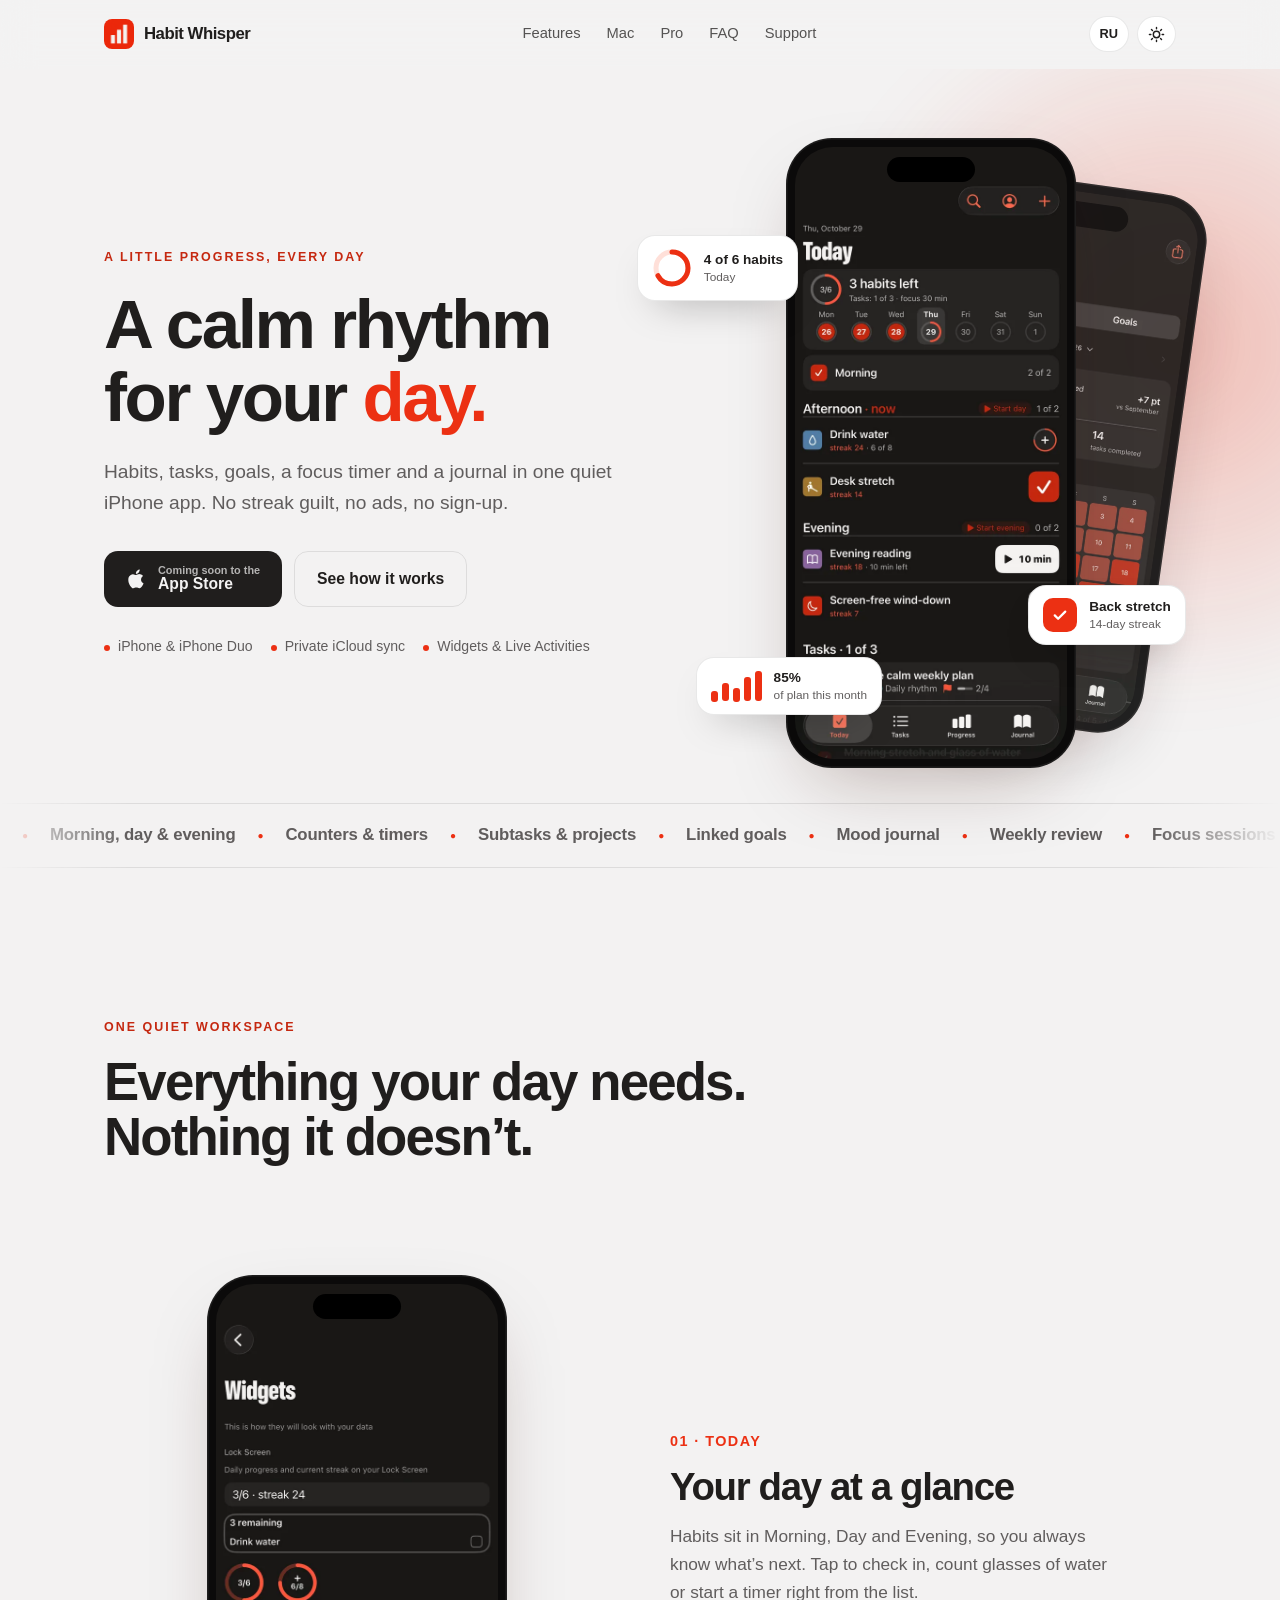
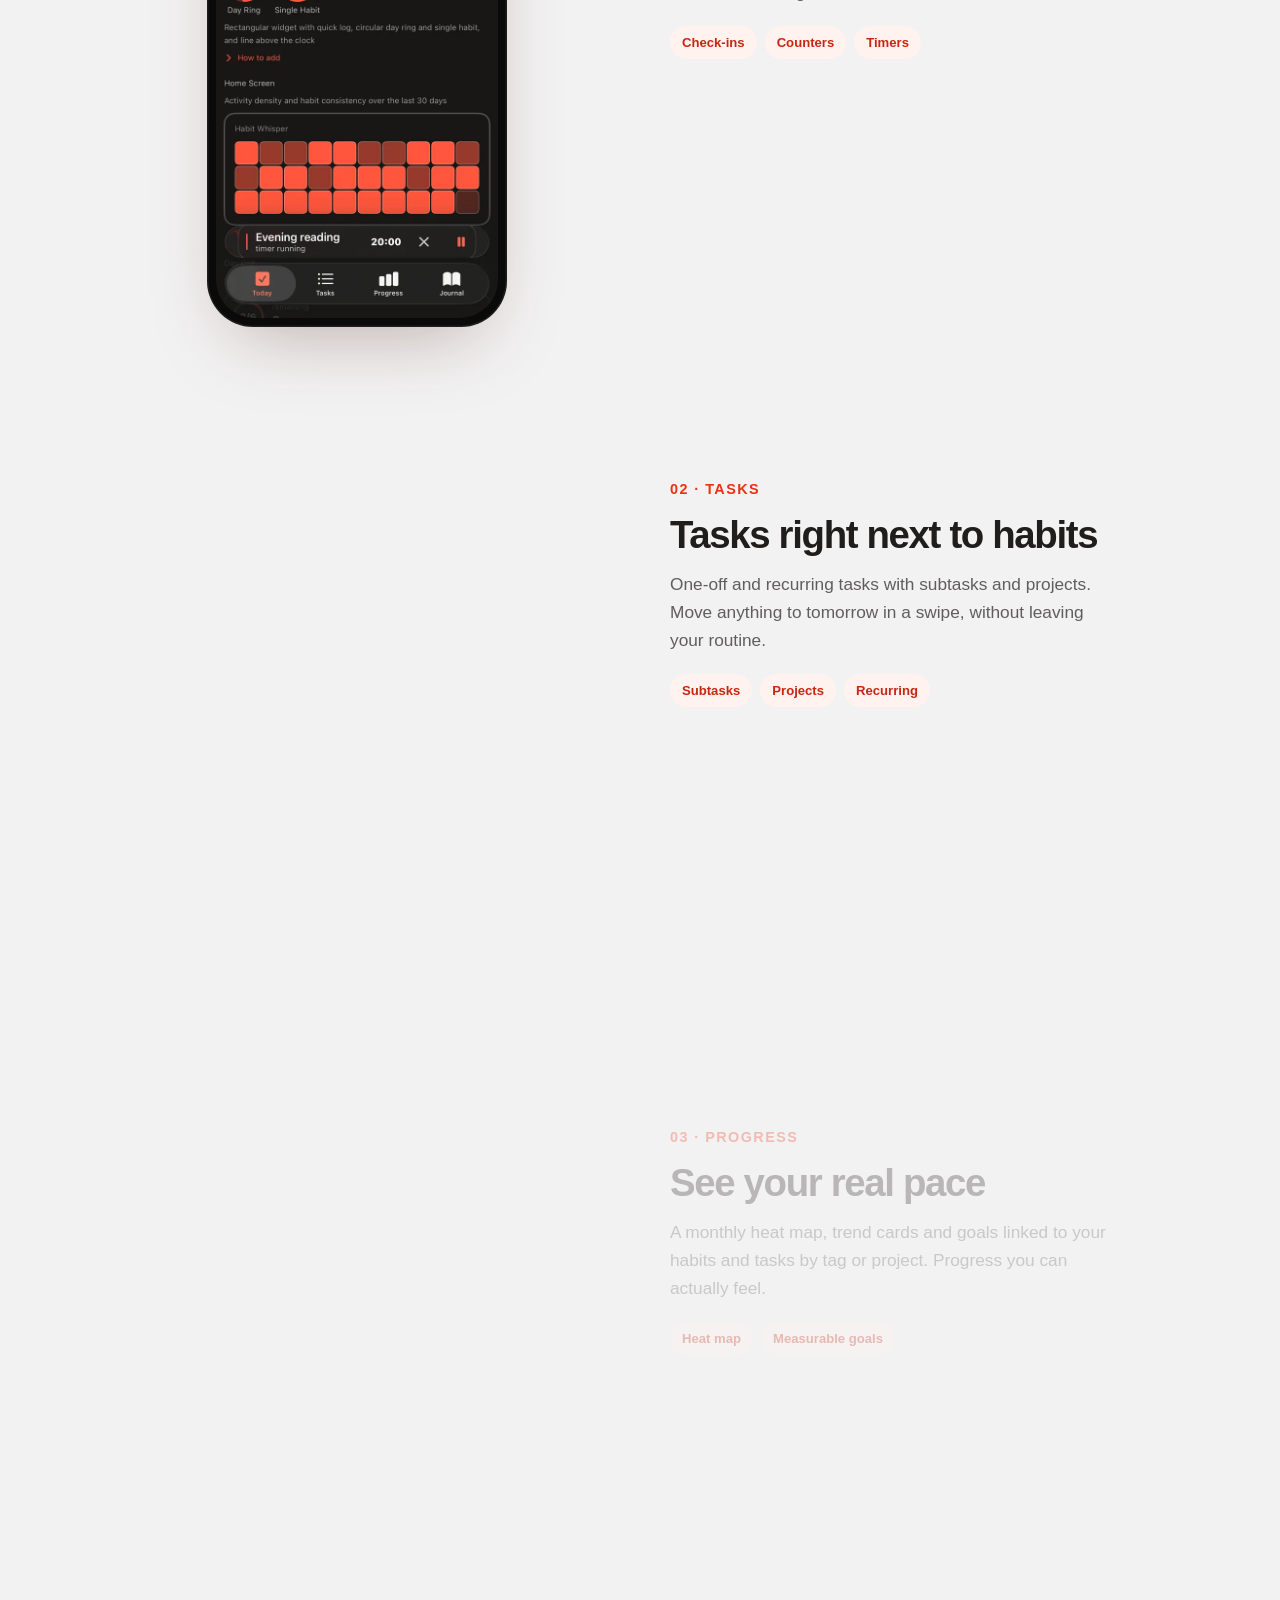
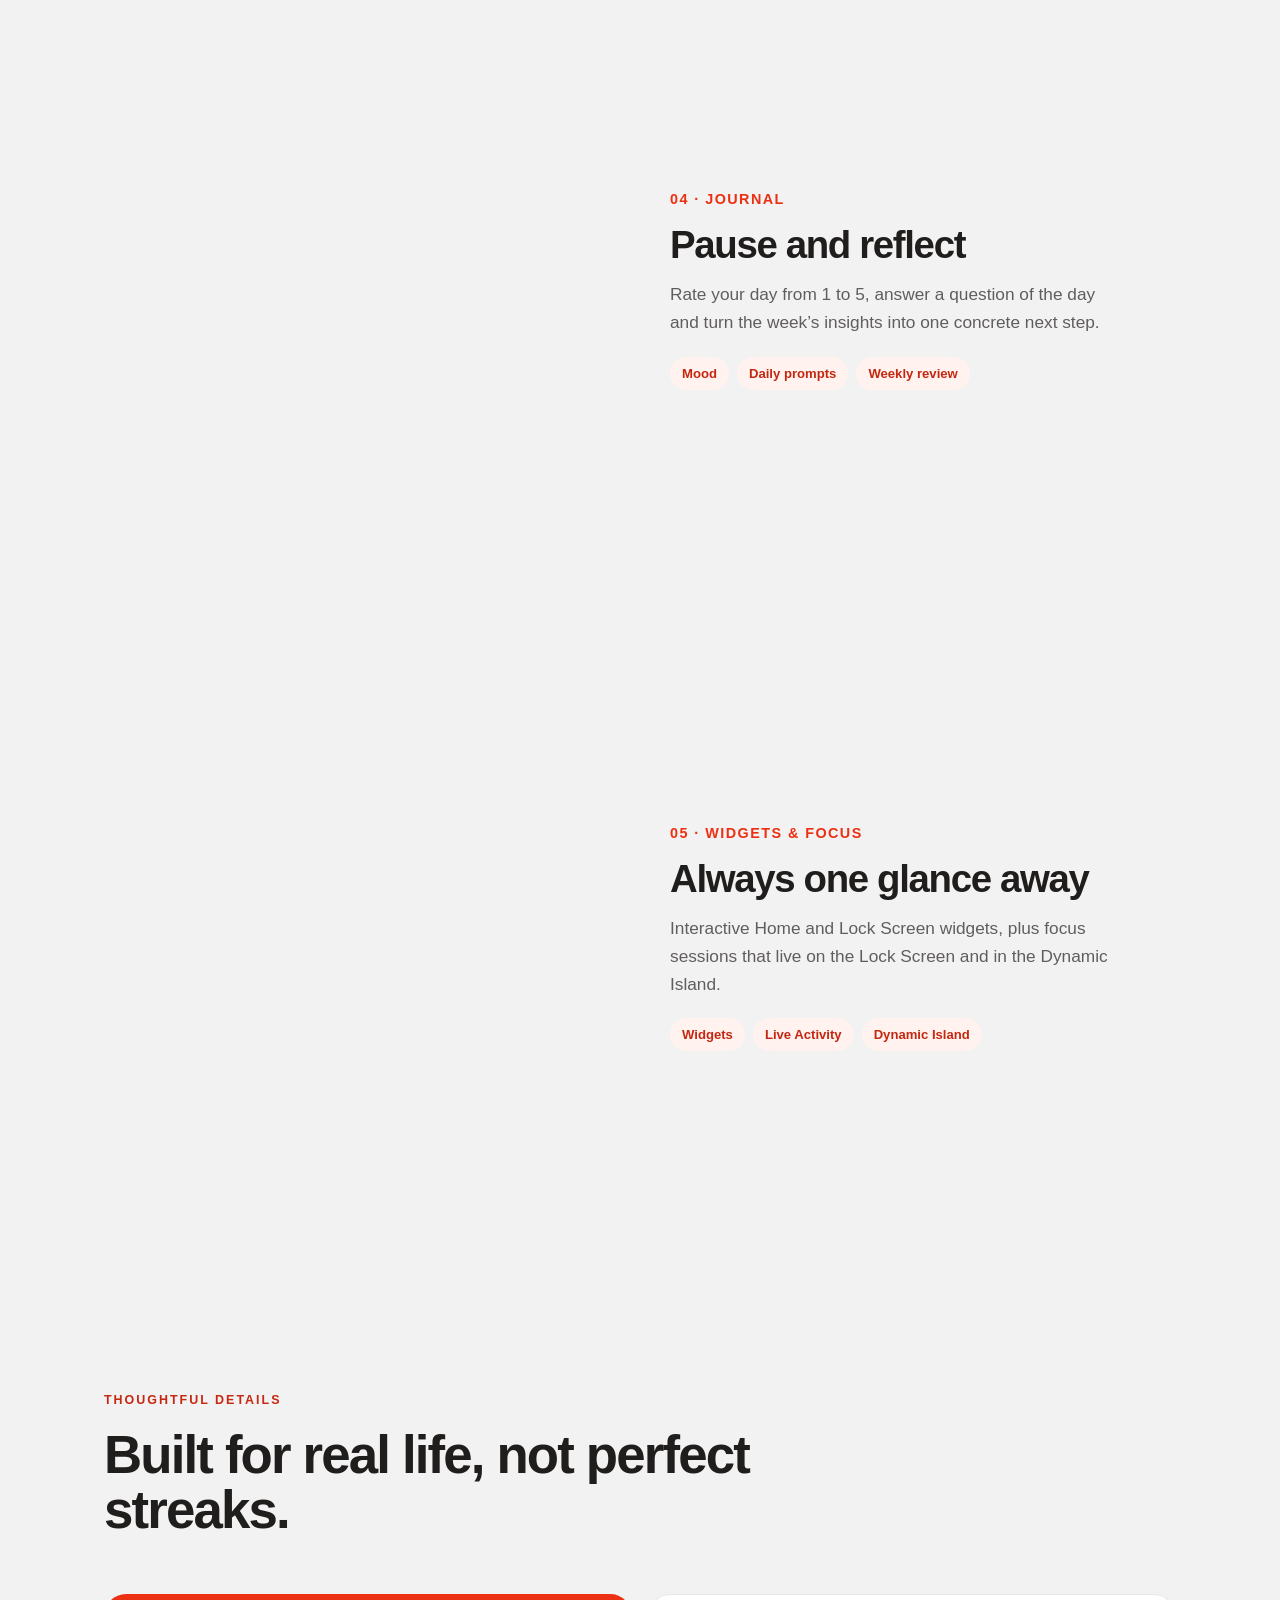
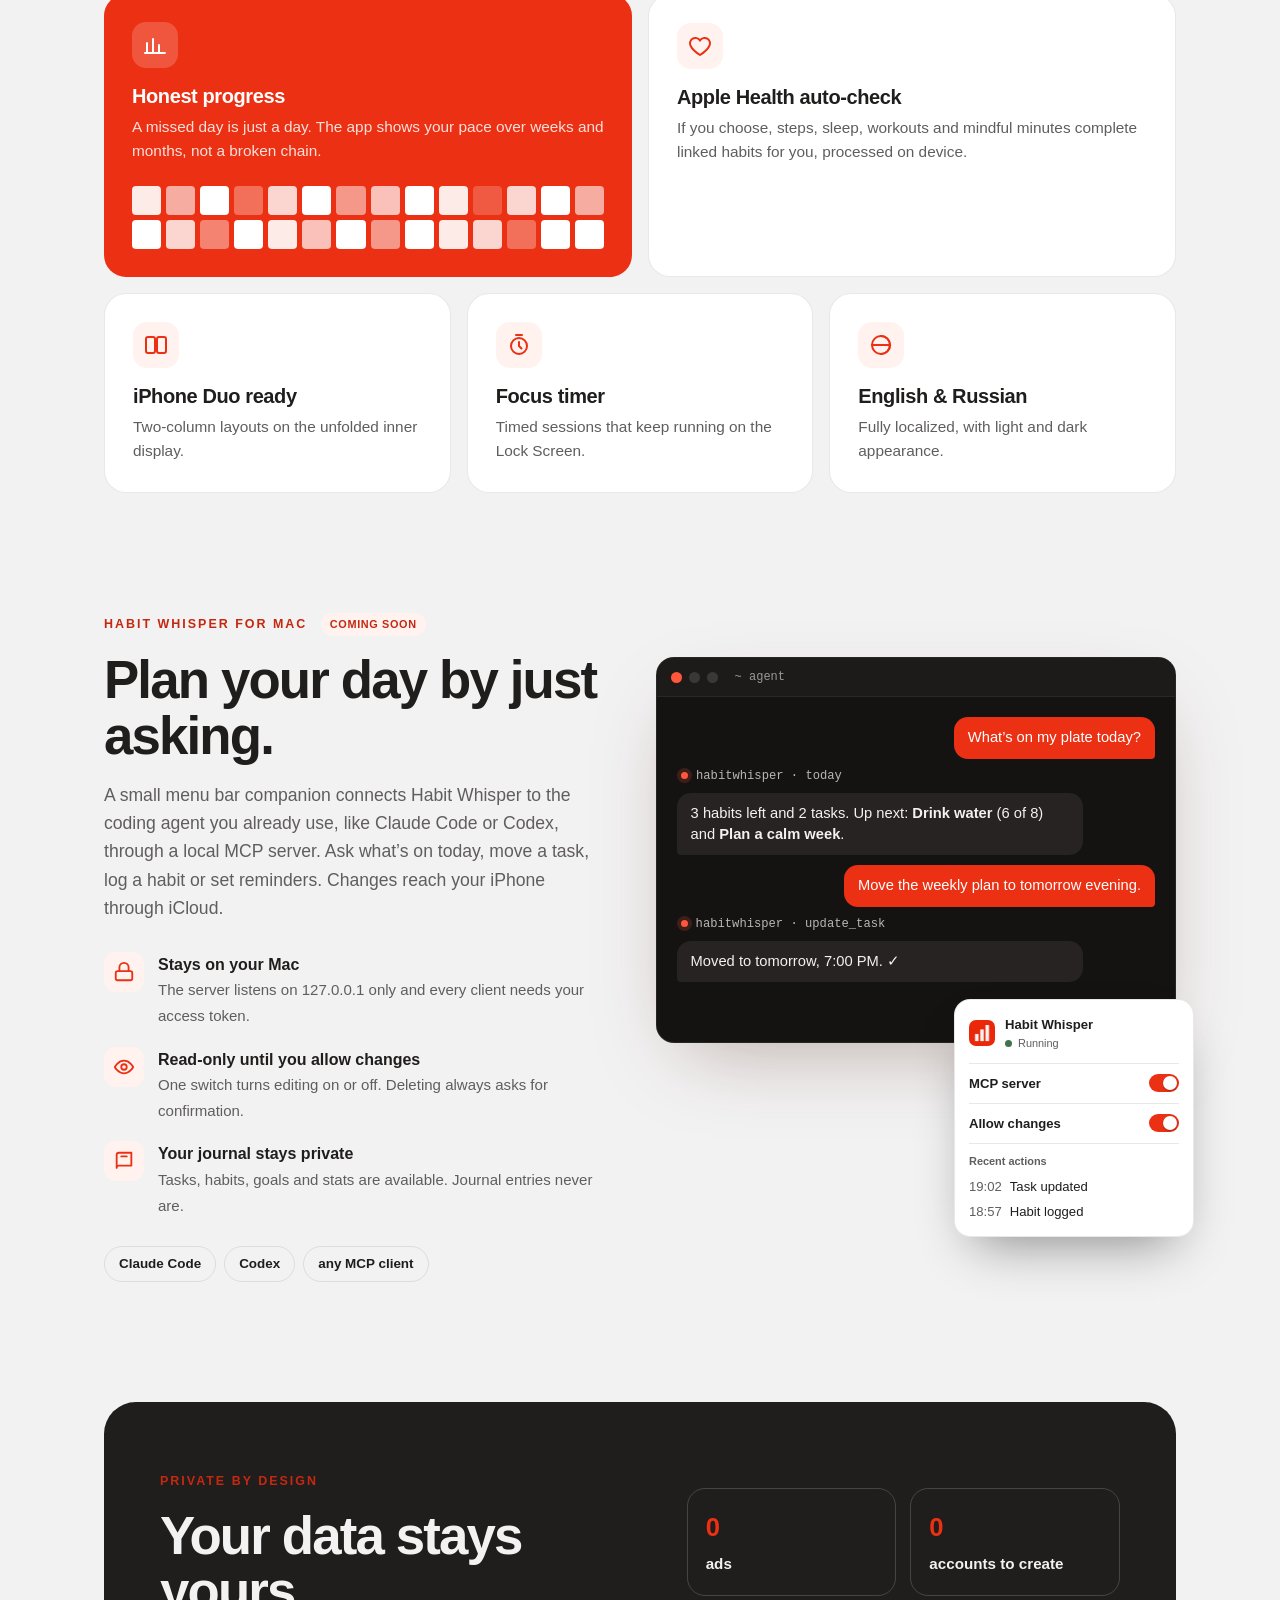
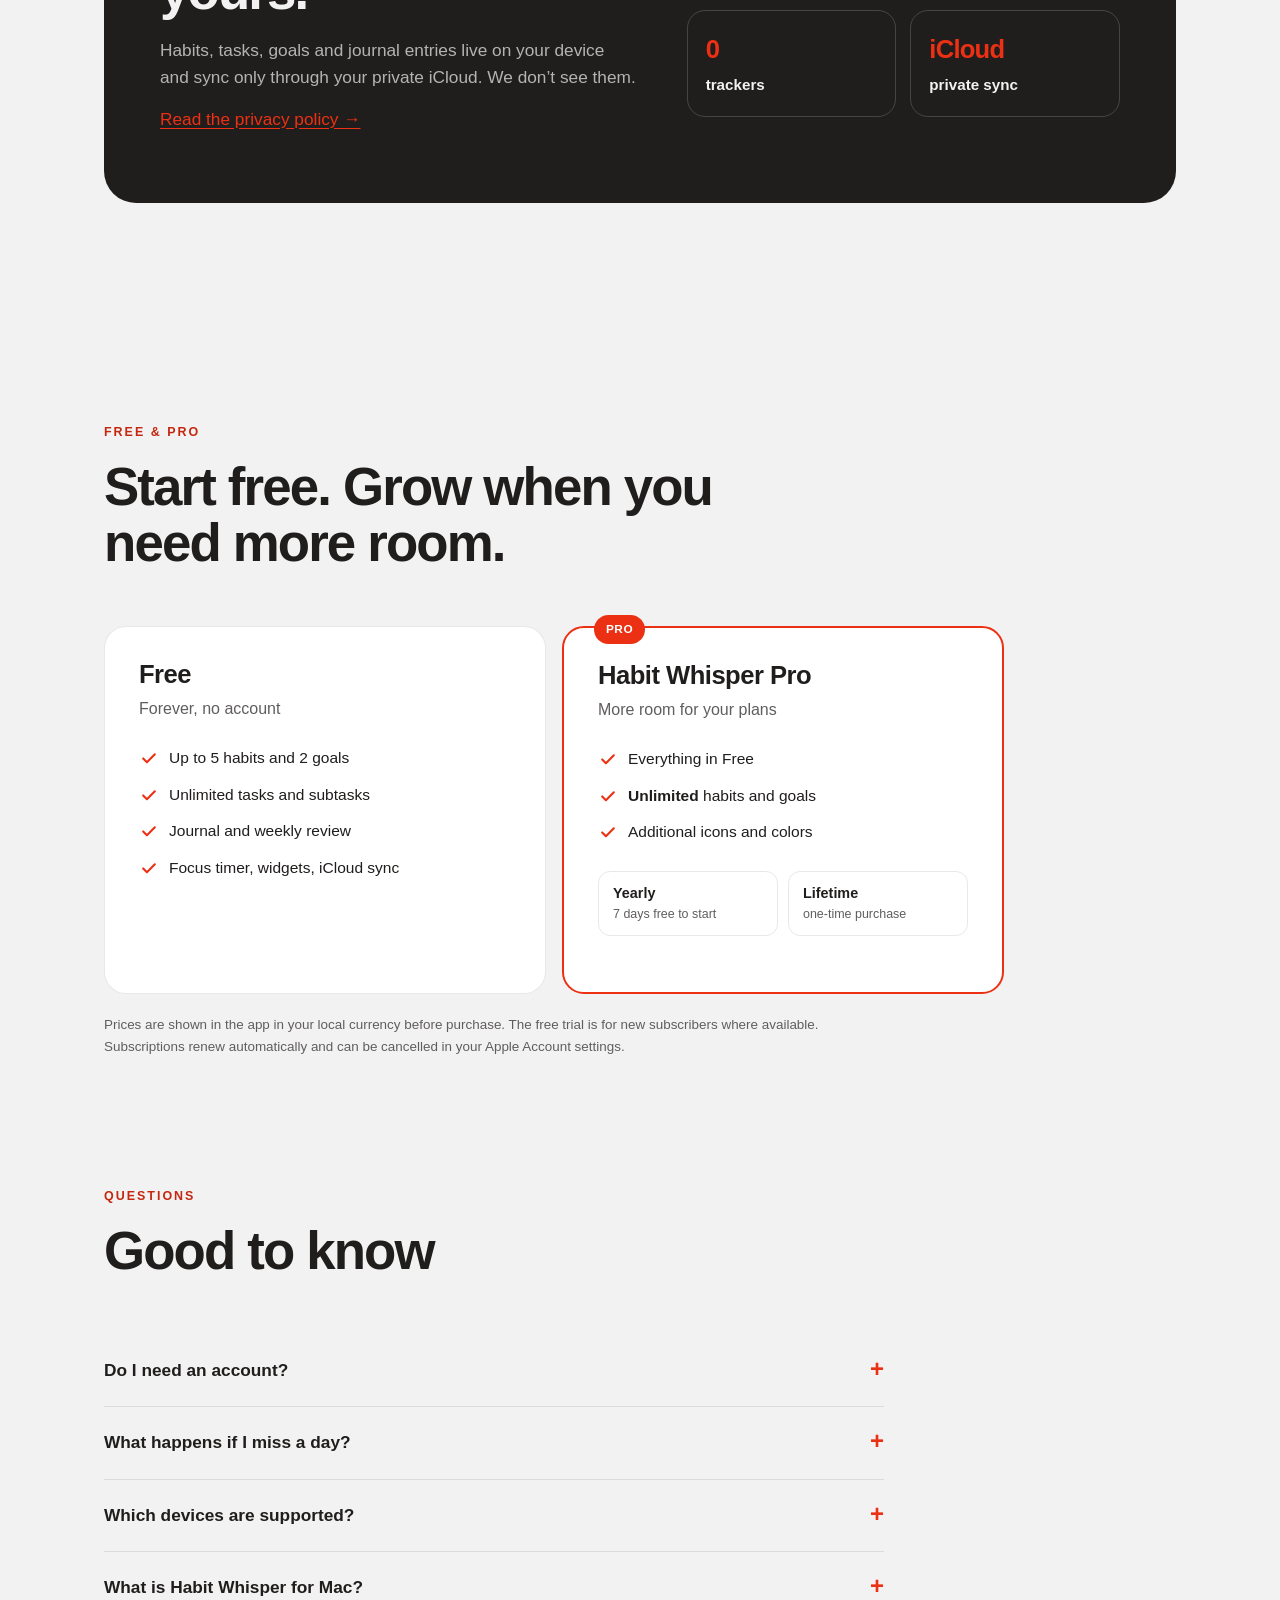
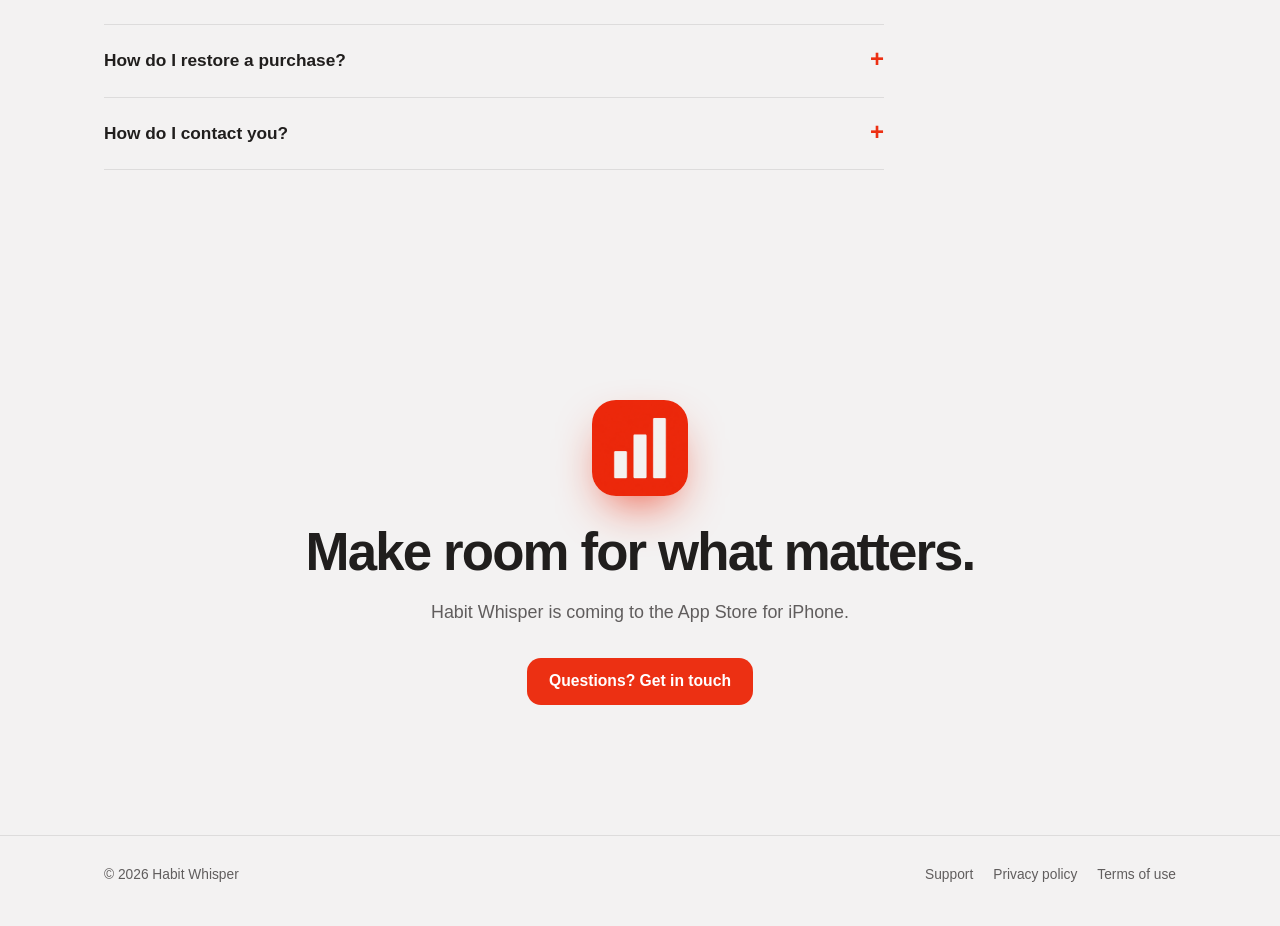
==== index.html @ ea6857ab "Add Habit Whisper for Mac section about the MCP agent companion Co-Authored-By: Claude Opus 5.5 <nor" ====
<!doctype html>
<html lang="en" data-lang="en">
<head>
<meta charset="utf-8">
<meta name="viewport" content="width=device-width,initial-scale=1">
<title>Habit Whisper — habits, tasks, goals and a journal</title>
<meta name="description" content="Habit Whisper brings habits, tasks, goals, a focus timer and a journal together in one calm iPhone app. No ads, no account, your data stays in your iCloud.">
<meta name="theme-color" content="#F3F2F2" media="(prefers-color-scheme: light)">
<meta name="theme-color" content="#181716" media="(prefers-color-scheme: dark)">
<meta property="og:title" content="Habit Whisper">
<meta property="og:description" content="A calm daily rhythm: habits, tasks, goals, focus and a journal in one iPhone app.">
<meta property="og:image" content="assets/icon.png">
<link rel="icon" href="assets/icon.png">
<link rel="apple-touch-icon" href="assets/apple-touch-icon.png">
<link rel="stylesheet" href="style.css">
<script>
// Apply saved theme and language before paint to avoid a flash.
(function(){try{var t=localStorage.getItem('hw-theme');if(t)document.documentElement.dataset.theme=t;var l=localStorage.getItem('hw-lang')||((navigator.language||'').toLowerCase().indexOf('ru')===0||(navigator.language||'').toLowerCase().indexOf('be')===0?'ru':'en');document.documentElement.dataset.lang=l;document.documentElement.lang=l}catch(e){}})();
</script>
</head>
<body>

<header class="header" id="top">
  <div class="wrap">
    <a class="brand" href="./"><img src="assets/icon.png" alt="" width="30" height="30">Habit Whisper</a>
    <nav class="nav" aria-label="Navigation">
      <a href="#features"><span data-l="en">Features</span><span data-l="ru">Возможности</span></a>
      <a href="#mac">Mac</a>
      <a href="#pricing"><span data-l="en">Pro</span><span data-l="ru">Pro</span></a>
      <a href="#faq"><span data-l="en">FAQ</span><span data-l="ru">Вопросы</span></a>
      <a href="support/"><span data-l="en">Support</span><span data-l="ru">Поддержка</span></a>
    </nav>
    <div class="tools">
      <button class="chip-btn lang-btn" type="button" aria-label="Switch language"><span data-l="en">RU</span><span data-l="ru">EN</span></button>
      <button class="chip-btn theme-btn" type="button" aria-label="Toggle theme">
        <svg class="sun" viewBox="0 0 24 24" fill="none" stroke="currentColor" stroke-width="2" stroke-linecap="round"><circle cx="12" cy="12" r="4.5"/><path d="M12 2v2M12 20v2M4.9 4.9l1.4 1.4M17.7 17.7l1.4 1.4M2 12h2M20 12h2M4.9 19.1l1.4-1.4M17.7 6.3l1.4-1.4"/></svg>
        <svg class="moon" viewBox="0 0 24 24" fill="none" stroke="currentColor" stroke-width="2" stroke-linecap="round" stroke-linejoin="round"><path d="M20 14.5A8.5 8.5 0 1 1 9.5 4a7 7 0 0 0 10.5 10.5z"/></svg>
      </button>
    </div>
  </div>
</header>

<main>
<section class="hero">
  <div class="glow" aria-hidden="true"></div>
  <div class="wrap">
    <div>
      <div class="eyebrow reveal"><span data-l="en">A little progress, every day</span><span data-l="ru">Немного прогресса каждый день</span></div>
      <h1 class="reveal d1" style="margin-top:20px">
        <span data-l="en"><span class="line">A calm rhythm</span><span class="line">for your <span class="accent">day.</span></span></span>
        <span data-l="ru"><span class="line">Спокойный ритм</span><span class="line">вашего <span class="accent">дня.</span></span></span>
      </h1>
      <p class="lead reveal d2">
        <span data-l="en">Habits, tasks, goals, a focus timer and a journal in one quiet iPhone app. No streak guilt, no ads, no sign-up.</span>
        <span data-l="ru">Привычки, задачи, цели, фокус-таймер и дневник в одном спокойном приложении для iPhone. Без чувства вины за пропуски, без рекламы и регистрации.</span>
      </p>
      <div class="ctas reveal d3">
        <a class="button" href="#pricing">
          <svg viewBox="0 0 24 24" fill="currentColor" aria-hidden="true"><path d="M16.4 12.6c0-2.6 2.1-3.8 2.2-3.9-1.2-1.8-3.1-2-3.7-2-1.6-.2-3.1.9-3.9.9-.8 0-2-.9-3.4-.9-1.7 0-3.3 1-4.2 2.6-1.8 3.1-.5 7.7 1.3 10.2.9 1.2 1.9 2.6 3.2 2.6 1.3-.1 1.8-.8 3.3-.8 1.6 0 2 .8 3.4.8 1.4 0 2.3-1.3 3.1-2.5 1-1.4 1.4-2.8 1.4-2.9 0 0-2.7-1-2.7-4.1zM13.9 4.9c.7-.9 1.2-2 1-3.2-1 0-2.3.7-3 1.6-.7.8-1.2 2-1.1 3.1 1.2.1 2.3-.6 3.1-1.5z"/></svg>
          <span><small data-l="en">Coming soon to the</small><small data-l="ru">Скоро в</small>App Store</span>
        </a>
        <a class="button ghost" href="#features"><span data-l="en">See how it works</span><span data-l="ru">Как это работает</span></a>
      </div>
      <div class="facts reveal d3">
        <span data-l="en">iPhone &amp; iPhone Duo</span><span data-l="ru">iPhone и iPhone Duo</span>
        <span data-l="en">Private iCloud sync</span><span data-l="ru">Синхронизация через iCloud</span>
        <span data-l="en">Widgets &amp; Live Activities</span><span data-l="ru">Виджеты и Live Activity</span>
      </div>
    </div>

    <div class="stage reveal d2" aria-hidden="true">
      <div class="phone back"><img data-shot="progress" src="assets/screens/en/progress.webp" alt="" width="600" height="1304"></div>
      <div class="phone main"><img data-shot="today" src="assets/screens/en/today.webp" alt="" width="600" height="1304" fetchpriority="high"></div>
      <div class="bubble b1">
        <svg class="ring" viewBox="0 0 40 40"><circle class="track" cx="20" cy="20" r="16" pathLength="100"/><circle class="val" cx="20" cy="20" r="16" pathLength="100" style="--to:33"/></svg>
        <div><span data-l="en">4 of 6 habits</span><span data-l="ru">4 из 6 привычек</span><small data-l="en">Today</small><small data-l="ru">Сегодня</small></div>
      </div>
      <div class="bubble b2">
        <div class="check"><svg viewBox="0 0 24 24" fill="none" stroke="currentColor" stroke-width="3" stroke-linecap="round" stroke-linejoin="round"><path d="M5 12.5l4.5 4.5L19 7.5" pathLength="24"/></svg></div>
        <div><span data-l="en">Back stretch</span><span data-l="ru">Разминка для спины</span><small data-l="en">14-day streak</small><small data-l="ru">серия 14 дней</small></div>
      </div>
      <div class="bubble b3">
        <div class="mini-bars"><i style="--h:35%"></i><i style="--h:60%"></i><i style="--h:45%"></i><i style="--h:80%"></i><i style="--h:100%"></i></div>
        <div>85%<small data-l="en">of plan this month</small><small data-l="ru">плана за месяц</small></div>
      </div>
    </div>
  </div>

  <div class="marquee" aria-hidden="true">
    <div class="track">
      <span data-l="en"><b>●</b>Morning, day &amp; evening<b>●</b>Counters &amp; timers<b>●</b>Subtasks &amp; projects<b>●</b>Linked goals<b>●</b>Mood journal<b>●</b>Weekly review<b>●</b>Focus sessions<b>●</b>Apple Health<b>●</b>Interactive widgets<b>●</b>Morning, day &amp; evening<b>●</b>Counters &amp; timers<b>●</b>Subtasks &amp; projects<b>●</b>Linked goals<b>●</b>Mood journal<b>●</b>Weekly review<b>●</b>Focus sessions<b>●</b>Apple Health<b>●</b>Interactive widgets</span>
      <span data-l="ru"><b>●</b>Утро, день и вечер<b>●</b>Счётчики и таймеры<b>●</b>Подзадачи и проекты<b>●</b>Связанные цели<b>●</b>Дневник настроения<b>●</b>Итог недели<b>●</b>Фокус-сессии<b>●</b>Apple Health<b>●</b>Интерактивные виджеты<b>●</b>Утро, день и вечер<b>●</b>Счётчики и таймеры<b>●</b>Подзадачи и проекты<b>●</b>Связанные цели<b>●</b>Дневник настроения<b>●</b>Итог недели<b>●</b>Фокус-сессии<b>●</b>Apple Health<b>●</b>Интерактивные виджеты</span>
    </div>
  </div>
</section>

<section class="section" id="features">
  <div class="wrap">
    <div class="section-head reveal">
      <div class="eyebrow"><span data-l="en">One quiet workspace</span><span data-l="ru">Всё в одном месте</span></div>
      <h2><span data-l="en">Everything your day needs. Nothing it doesn’t.</span><span data-l="ru">Всё, что нужно дню. И ничего лишнего.</span></h2>
    </div>

    <div class="story">
      <div class="sticky" aria-hidden="true">
        <div class="phone">
          <img class="on" data-shot="today" data-step="0" src="assets/screens/en/today.webp" alt="" width="600" height="1304">
          <img data-shot="tasks" data-step="1" src="assets/screens/en/tasks.webp" alt="" width="600" height="1304" loading="lazy">
          <img data-shot="progress" data-step="2" src="assets/screens/en/progress.webp" alt="" width="600" height="1304" loading="lazy">
          <img data-shot="journal" data-step="3" src="assets/screens/en/journal.webp" alt="" width="600" height="1304" loading="lazy">
          <img data-shot="focus" data-step="4" src="assets/screens/en/focus.webp" alt="" width="600" height="1304" loading="lazy">
        </div>
      </div>
      <div class="steps">
        <article class="step on" data-step="0">
          <div class="num">01 · <span data-l="en">TODAY</span><span data-l="ru">СЕГОДНЯ</span></div>
          <h3><span data-l="en">Your day at a glance</span><span data-l="ru">Весь день одним взглядом</span></h3>
          <p><span data-l="en">Habits sit in Morning, Day and Evening, so you always know what’s next. Tap to check in, count glasses of water or start a timer right from the list.</span><span data-l="ru">Привычки разложены на Утро, День и Вечер, поэтому всегда понятно, что дальше. Отметка в одно касание, счётчик воды или страниц, таймер прямо из списка.</span></p>
          <ul><li data-l="en">Check-ins</li><li data-l="en">Counters</li><li data-l="en">Timers</li><li data-l="ru">Отметки</li><li data-l="ru">Счётчики</li><li data-l="ru">Таймеры</li></ul>
          <div class="phone inline-shot"><img data-shot="today" src="assets/screens/en/today.webp" alt="Today screen" width="600" height="1304" loading="lazy"></div>
        </article>
        <article class="step" data-step="1">
          <div class="num">02 · <span data-l="en">TASKS</span><span data-l="ru">ЗАДАЧИ</span></div>
          <h3><span data-l="en">Tasks right next to habits</span><span data-l="ru">Задачи рядом с привычками</span></h3>
          <p><span data-l="en">One-off and recurring tasks with subtasks and projects. Move anything to tomorrow in a swipe, without leaving your routine.</span><span data-l="ru">Разовые и повторяющиеся задачи с подзадачами и проектами. Перенести на завтра можно одним жестом, не выходя из своего ритма.</span></p>
          <ul><li data-l="en">Subtasks</li><li data-l="en">Projects</li><li data-l="en">Recurring</li><li data-l="ru">Подзадачи</li><li data-l="ru">Проекты</li><li data-l="ru">Повторы</li></ul>
          <div class="phone inline-shot"><img data-shot="tasks" src="assets/screens/en/tasks.webp" alt="Tasks screen" width="600" height="1304" loading="lazy"></div>
        </article>
        <article class="step" data-step="2">
          <div class="num">03 · <span data-l="en">PROGRESS</span><span data-l="ru">ПРОГРЕСС</span></div>
          <h3><span data-l="en">See your real pace</span><span data-l="ru">Видно реальный темп</span></h3>
          <p><span data-l="en">A monthly heat map, trend cards and goals linked to your habits and tasks by tag or project. Progress you can actually feel.</span><span data-l="ru">Тепловая карта месяца, карточки динамики и цели, связанные с привычками и задачами по тегу или проекту. Прогресс, который ощущается.</span></p>
          <ul><li data-l="en">Heat map</li><li data-l="en">Measurable goals</li><li data-l="ru">Тепловая карта</li><li data-l="ru">Измеримые цели</li></ul>
          <div class="phone inline-shot"><img data-shot="progress" src="assets/screens/en/progress.webp" alt="Progress screen" width="600" height="1304" loading="lazy"></div>
        </article>
        <article class="step" data-step="3">
          <div class="num">04 · <span data-l="en">JOURNAL</span><span data-l="ru">ДНЕВНИК</span></div>
          <h3><span data-l="en">Pause and reflect</span><span data-l="ru">Остановиться и подумать</span></h3>
          <p><span data-l="en">Rate your day from 1 to 5, answer a question of the day and turn the week’s insights into one concrete next step.</span><span data-l="ru">Оцените день от 1 до 5, ответьте на вопрос дня и превратите выводы недели в один конкретный следующий шаг.</span></p>
          <ul><li data-l="en">Mood</li><li data-l="en">Daily prompts</li><li data-l="en">Weekly review</li><li data-l="ru">Настроение</li><li data-l="ru">Вопрос дня</li><li data-l="ru">Итог недели</li></ul>
          <div class="phone inline-shot"><img data-shot="journal" src="assets/screens/en/journal.webp" alt="Journal screen" width="600" height="1304" loading="lazy"></div>
        </article>
        <article class="step" data-step="4">
          <div class="num">05 · <span data-l="en">WIDGETS &amp; FOCUS</span><span data-l="ru">ВИДЖЕТЫ И ФОКУС</span></div>
          <h3><span data-l="en">Always one glance away</span><span data-l="ru">Всегда под рукой</span></h3>
          <p><span data-l="en">Interactive Home and Lock Screen widgets, plus focus sessions that live on the Lock Screen and in the Dynamic Island.</span><span data-l="ru">Интерактивные виджеты на экране «Домой» и блокировки, а фокус-сессии видны на экране блокировки и в Dynamic Island.</span></p>
          <ul><li data-l="en">Widgets</li><li data-l="en">Live Activity</li><li data-l="en">Dynamic Island</li><li data-l="ru">Виджеты</li><li data-l="ru">Live Activity</li><li data-l="ru">Dynamic Island</li></ul>
          <div class="phone inline-shot"><img data-shot="focus" src="assets/screens/en/focus.webp" alt="Widgets screen" width="600" height="1304" loading="lazy"></div>
        </article>
      </div>
    </div>
  </div>
</section>

<section class="section" style="padding-top:20px">
  <div class="wrap">
    <div class="section-head reveal">
      <div class="eyebrow"><span data-l="en">Thoughtful details</span><span data-l="ru">Детали</span></div>
      <h2><span data-l="en">Built for real life, not perfect streaks.</span><span data-l="ru">Для реальной жизни, а не для идеальных серий.</span></h2>
    </div>
    <div class="bento">
      <div class="tile feature t-a reveal">
        <div class="ico"><svg viewBox="0 0 24 24" fill="none" stroke="currentColor" stroke-width="2" stroke-linecap="round" stroke-linejoin="round"><path d="M4 20V10M10 20V6M16 20v-8M22 20H2"/></svg></div>
        <h3><span data-l="en">Honest progress</span><span data-l="ru">Честный прогресс</span></h3>
        <p><span data-l="en">A missed day is just a day. The app shows your pace over weeks and months, not a broken chain.</span><span data-l="ru">Пропущенный день это просто день. Приложение показывает темп за недели и месяцы, а не «порванную цепочку».</span></p>
        <div class="heat" id="heat" aria-hidden="true"></div>
      </div>
      <div class="tile t-b reveal d1">
        <div class="ico"><svg viewBox="0 0 24 24" fill="none" stroke="currentColor" stroke-width="2" stroke-linecap="round" stroke-linejoin="round"><path d="M12 21s-7-4.4-9.3-9A5.3 5.3 0 0 1 12 6.6 5.3 5.3 0 0 1 21.3 12C19 16.6 12 21 12 21z"/></svg></div>
        <h3><span data-l="en">Apple Health auto-check</span><span data-l="ru">Автоотметка из Apple Health</span></h3>
        <p><span data-l="en">If you choose, steps, sleep, workouts and mindful minutes complete linked habits for you, processed on device.</span><span data-l="ru">По вашему выбору шаги, сон, тренировки и минуты осознанности сами закрывают связанные привычки. Всё обрабатывается на устройстве.</span></p>
      </div>
      <div class="tile t-c reveal">
        <div class="ico"><svg viewBox="0 0 24 24" fill="none" stroke="currentColor" stroke-width="2" stroke-linecap="round" stroke-linejoin="round"><rect x="2" y="4" width="9" height="16" rx="2"/><rect x="13" y="4" width="9" height="16" rx="2"/></svg></div>
        <h3><span data-l="en">iPhone Duo ready</span><span data-l="ru">Готово для iPhone Duo</span></h3>
        <p><span data-l="en">Two-column layouts on the unfolded inner display.</span><span data-l="ru">Две колонки на раскрытом внутреннем экране.</span></p>
      </div>
      <div class="tile t-d reveal d1">
        <div class="ico"><svg viewBox="0 0 24 24" fill="none" stroke="currentColor" stroke-width="2" stroke-linecap="round" stroke-linejoin="round"><circle cx="12" cy="13" r="8"/><path d="M12 9v4l2.5 2.5M9 2h6"/></svg></div>
        <h3><span data-l="en">Focus timer</span><span data-l="ru">Фокус-таймер</span></h3>
        <p><span data-l="en">Timed sessions that keep running on the Lock Screen.</span><span data-l="ru">Сессии концентрации, которые видны на экране блокировки.</span></p>
      </div>
      <div class="tile t-e reveal d2">
        <div class="ico"><svg viewBox="0 0 24 24" fill="none" stroke="currentColor" stroke-width="2" stroke-linecap="round" stroke-linejoin="round"><circle cx="12" cy="12" r="9"/><path d="M12 3a9 9 0 0 1 0 18M3 12h18"/></svg></div>
        <h3><span data-l="en">English &amp; Russian</span><span data-l="ru">Русский и английский</span></h3>
        <p><span data-l="en">Fully localized, with light and dark appearance.</span><span data-l="ru">Полная локализация, светлая и тёмная тема.</span></p>
      </div>
    </div>
  </div>
</section>

<section class="section mac" id="mac" style="padding-top:10px">
  <div class="wrap">
    <div class="mac-grid">
      <div class="mac-copy reveal">
        <div class="eyebrow"><span data-l="en">Habit Whisper for Mac</span><span data-l="ru">Habit Whisper для Mac</span> <span class="soon" data-l="en">Coming soon</span><span class="soon" data-l="ru">Скоро</span></div>
        <h2 style="margin-top:16px"><span data-l="en">Plan your day by just asking.</span><span data-l="ru">Планируйте день, просто попросив.</span></h2>
        <p class="mac-lead"><span data-l="en">A small menu bar companion connects Habit Whisper to the coding agent you already use, like Claude Code or Codex, through a local MCP server. Ask what’s on today, move a task, log a habit or set reminders. Changes reach your iPhone through iCloud.</span><span data-l="ru">Небольшое приложение в строке меню подключает Habit Whisper к агенту, которым вы уже пользуетесь, например Claude Code или Codex, через локальный MCP-сервер. Спросите, что на сегодня, перенесите задачу, отметьте привычку или настройте напоминания. Изменения придут на iPhone через iCloud.</span></p>
        <ul class="mac-points">
          <li><svg viewBox="0 0 24 24" fill="none" stroke="currentColor" stroke-width="2" stroke-linecap="round" stroke-linejoin="round"><rect x="3" y="11" width="18" height="10" rx="2"/><path d="M7 11V7a5 5 0 0 1 10 0v4"/></svg><div><b data-l="en">Stays on your Mac</b><b data-l="ru">Только на вашем Mac</b><span data-l="en">The server listens on 127.0.0.1 only and every client needs your access token.</span><span data-l="ru">Сервер слушает только 127.0.0.1, каждому клиенту нужен ваш токен доступа.</span></div></li>
          <li><svg viewBox="0 0 24 24" fill="none" stroke="currentColor" stroke-width="2" stroke-linecap="round" stroke-linejoin="round"><path d="M2 12s3.5-7 10-7 10 7 10 7-3.5 7-10 7S2 12 2 12z"/><circle cx="12" cy="12" r="3"/></svg><div><b data-l="en">Read-only until you allow changes</b><b data-l="ru">Только чтение, пока вы не разрешите</b><span data-l="en">One switch turns editing on or off. Deleting always asks for confirmation.</span><span data-l="ru">Один переключатель включает изменения. Удаление всегда требует подтверждения.</span></div></li>
          <li><svg viewBox="0 0 24 24" fill="none" stroke="currentColor" stroke-width="2" stroke-linecap="round" stroke-linejoin="round"><path d="M4 19.5A2.5 2.5 0 0 1 6.5 17H20V3H6.5A2.5 2.5 0 0 0 4 5.5z"/><path d="M9 7h6"/></svg><div><b data-l="en">Your journal stays private</b><b data-l="ru">Дневник остаётся личным</b><span data-l="en">Tasks, habits, goals and stats are available. Journal entries never are.</span><span data-l="ru">Агенту доступны задачи, привычки, цели и статистика. Записи дневника недоступны.</span></div></li>
        </ul>
        <div class="clients"><span>Claude Code</span><span>Codex</span><span data-l="en">any MCP client</span><span data-l="ru">любой MCP-клиент</span></div>
      </div>

      <div class="mac-demo reveal d1" aria-hidden="true">
        <div class="term">
          <div class="term-bar"><i></i><i></i><i></i><span>~ agent</span></div>
          <div class="term-body">
            <div class="msg user m1"><span data-l="en">What’s on my plate today?</span><span data-l="ru">Что у меня сегодня?</span></div>
            <div class="tool m2"><span class="dot"></span>habitwhisper · today</div>
            <div class="msg bot m3"><span data-l="en">3 habits left and 2 tasks. Up next: <b>Drink water</b> (6 of 8) and <b>Plan a calm week</b>.</span><span data-l="ru">Осталось 3 привычки и 2 задачи. Дальше: <b>Водный баланс</b> (6 из 8) и <b>План спокойной недели</b>.</span></div>
            <div class="msg user m4"><span data-l="en">Move the weekly plan to tomorrow evening.</span><span data-l="ru">Перенеси план недели на завтра вечером.</span></div>
            <div class="tool m5"><span class="dot"></span>habitwhisper · update_task</div>
            <div class="msg bot m6"><span data-l="en">Moved to tomorrow, 7:00 PM. ✓</span><span data-l="ru">Перенёс на завтра, 19:00. ✓</span></div>
          </div>
        </div>
        <div class="menubar-panel">
          <div class="mp-head"><img src="assets/icon.png" alt="" width="26" height="26"><div><b>Habit Whisper</b><small><i class="live"></i><span data-l="en">Running</span><span data-l="ru">Работает</span></small></div></div>
          <div class="mp-row"><span data-l="en">MCP server</span><span data-l="ru">MCP-сервер</span><i class="switch on"></i></div>
          <div class="mp-row"><span data-l="en">Allow changes</span><span data-l="ru">Разрешить изменения</span><i class="switch on"></i></div>
          <div class="mp-log"><small data-l="en">Recent actions</small><small data-l="ru">Последние действия</small>
            <div><time>19:02</time><span data-l="en">Task updated</span><span data-l="ru">Обновлена задача</span></div>
            <div><time>18:57</time><span data-l="en">Habit logged</span><span data-l="ru">Отмечена привычка</span></div>
          </div>
        </div>
      </div>
    </div>
  </div>
</section>

<section class="section" style="padding-top:10px">
  <div class="wrap">
    <div class="privacy-band reveal">
      <div>
        <div class="eyebrow"><span data-l="en">Private by design</span><span data-l="ru">Приватность по умолчанию</span></div>
        <h2 style="margin-top:16px"><span data-l="en">Your data stays yours.</span><span data-l="ru">Ваши данные остаются вашими.</span></h2>
        <p><span data-l="en">Habits, tasks, goals and journal entries live on your device and sync only through your private iCloud. We don’t see them.</span><span data-l="ru">Привычки, задачи, цели и записи дневника хранятся на устройстве и синхронизируются только через ваш личный iCloud. Мы их не видим.</span></p>
        <p style="margin-top:14px"><a href="privacy/" style="color:var(--accent)"><span data-l="en">Read the privacy policy →</span><span data-l="ru">Политика конфиденциальности →</span></a></p>
      </div>
      <ul>
        <li><b>0</b><span data-l="en">ads</span><span data-l="ru">рекламы</span></li>
        <li><b>0</b><span data-l="en">accounts to create</span><span data-l="ru">регистраций</span></li>
        <li><b>0</b><span data-l="en">trackers</span><span data-l="ru">трекеров</span></li>
        <li><b>iCloud</b><span data-l="en">private sync</span><span data-l="ru">личная синхронизация</span></li>
      </ul>
    </div>
  </div>
</section>

<section class="section" id="pricing">
  <div class="wrap">
    <div class="section-head reveal">
      <div class="eyebrow"><span data-l="en">Free &amp; Pro</span><span data-l="ru">Бесплатно и Pro</span></div>
      <h2><span data-l="en">Start free. Grow when you need more room.</span><span data-l="ru">Начните бесплатно. Расширьтесь, когда станет тесно.</span></h2>
    </div>
    <div class="plans">
      <div class="plan reveal">
        <h3><span data-l="en">Free</span><span data-l="ru">Бесплатно</span></h3>
        <div class="price"><span data-l="en">Forever, no account</span><span data-l="ru">Навсегда, без регистрации</span></div>
        <ul>
          <li><svg viewBox="0 0 24 24" fill="none" stroke="currentColor" stroke-width="2.5" stroke-linecap="round" stroke-linejoin="round"><path d="M5 12.5l4.5 4.5L19 7.5"/></svg><span data-l="en">Up to 5 habits and 2 goals</span><span data-l="ru">До 5 привычек и 2 целей</span></li>
          <li><svg viewBox="0 0 24 24" fill="none" stroke="currentColor" stroke-width="2.5" stroke-linecap="round" stroke-linejoin="round"><path d="M5 12.5l4.5 4.5L19 7.5"/></svg><span data-l="en">Unlimited tasks and subtasks</span><span data-l="ru">Задачи и подзадачи без ограничений</span></li>
          <li><svg viewBox="0 0 24 24" fill="none" stroke="currentColor" stroke-width="2.5" stroke-linecap="round" stroke-linejoin="round"><path d="M5 12.5l4.5 4.5L19 7.5"/></svg><span data-l="en">Journal and weekly review</span><span data-l="ru">Дневник и итог недели</span></li>
          <li><svg viewBox="0 0 24 24" fill="none" stroke="currentColor" stroke-width="2.5" stroke-linecap="round" stroke-linejoin="round"><path d="M5 12.5l4.5 4.5L19 7.5"/></svg><span data-l="en">Focus timer, widgets, iCloud sync</span><span data-l="ru">Фокус-таймер, виджеты, синхронизация iCloud</span></li>
        </ul>
      </div>
      <div class="plan pro reveal d1">
        <div class="badge">PRO</div>
        <h3>Habit Whisper Pro</h3>
        <div class="price"><span data-l="en">More room for your plans</span><span data-l="ru">Больше места для ваших планов</span></div>
        <ul>
          <li><svg viewBox="0 0 24 24" fill="none" stroke="currentColor" stroke-width="2.5" stroke-linecap="round" stroke-linejoin="round"><path d="M5 12.5l4.5 4.5L19 7.5"/></svg><span data-l="en">Everything in Free</span><span data-l="ru">Всё из бесплатного плана</span></li>
          <li><svg viewBox="0 0 24 24" fill="none" stroke="currentColor" stroke-width="2.5" stroke-linecap="round" stroke-linejoin="round"><path d="M5 12.5l4.5 4.5L19 7.5"/></svg><span data-l="en"><b>Unlimited</b> habits and goals</span><span data-l="ru">Привычки и цели <b>без лимита</b></span></li>
          <li><svg viewBox="0 0 24 24" fill="none" stroke="currentColor" stroke-width="2.5" stroke-linecap="round" stroke-linejoin="round"><path d="M5 12.5l4.5 4.5L19 7.5"/></svg><span data-l="en">Additional icons and colors</span><span data-l="ru">Дополнительные значки и цвета</span></li>
        </ul>
        <div class="options">
          <span><span data-l="en">Yearly</span><span data-l="ru">На год</span><small data-l="en">7 days free to start</small><small data-l="ru">первые 7 дней бесплатно</small></span>
          <span><span data-l="en">Lifetime</span><span data-l="ru">Навсегда</span><small data-l="en">one-time purchase</small><small data-l="ru">разовая покупка</small></span>
        </div>
      </div>
    </div>
    <p class="fineprint reveal">
      <span data-l="en">Prices are shown in the app in your local currency before purchase. The free trial is for new subscribers where available. Subscriptions renew automatically and can be cancelled in your Apple Account settings.</span>
      <span data-l="ru">Цена показывается в приложении в вашей валюте до покупки. Пробный период доступен новым подписчикам, если он предлагается. Подписка продлевается автоматически, отменить её можно в настройках Apple Account.</span>
    </p>
  </div>
</section>

<section class="section" id="faq" style="padding-top:20px">
  <div class="wrap">
    <div class="section-head reveal">
      <div class="eyebrow"><span data-l="en">Questions</span><span data-l="ru">Вопросы</span></div>
      <h2><span data-l="en">Good to know</span><span data-l="ru">Полезно знать</span></h2>
    </div>
    <div class="faq reveal">
      <details>
        <summary><span data-l="en">Do I need an account?</span><span data-l="ru">Нужна ли регистрация?</span></summary>
        <p><span data-l="en">No. Open the app and start. If iCloud is on, your data syncs across your devices automatically.</span><span data-l="ru">Нет. Откройте приложение и начните. Если включён iCloud, данные сами синхронизируются между устройствами.</span></p>
      </details>
      <details>
        <summary><span data-l="en">What happens if I miss a day?</span><span data-l="ru">Что если я пропущу день?</span></summary>
        <p><span data-l="en">Nothing dramatic. Habit Whisper focuses on your pace over weeks and months, so one off day doesn’t erase your progress.</span><span data-l="ru">Ничего страшного. Habit Whisper смотрит на темп за недели и месяцы, поэтому один пропуск не перечёркивает прогресс.</span></p>
      </details>
      <details>
        <summary><span data-l="en">Which devices are supported?</span><span data-l="ru">Какие устройства поддерживаются?</span></summary>
        <p><span data-l="en">iPhone and iPhone Duo with iOS 27, including Home and Lock Screen widgets and Live Activities.</span><span data-l="ru">iPhone и iPhone Duo с iOS 27, включая виджеты на экране «Домой» и блокировки и Live Activity.</span></p>
      </details>
      <details>
        <summary><span data-l="en">What is Habit Whisper for Mac?</span><span data-l="ru">Что такое Habit Whisper для Mac?</span></summary>
        <p><span data-l="en">A menu bar companion that lets an AI coding agent on your Mac, such as Claude Code or Codex, read and update your tasks, habits and goals through a local MCP server. It uses the same iCloud data as your iPhone. It’s in testing and will be available later.</span><span data-l="ru">Приложение в строке меню, через которое агент на вашем Mac, например Claude Code или Codex, читает и меняет задачи, привычки и цели по локальному MCP-серверу. Оно работает с теми же данными iCloud, что и iPhone. Сейчас оно в тестировании и появится позже.</span></p>
      </details>
      <details>
        <summary><span data-l="en">How do I restore a purchase?</span><span data-l="ru">Как восстановить покупку?</span></summary>
        <p><span data-l="en">Open Pro in the app and tap Restore. Purchases are managed by Apple and tied to your Apple Account.</span><span data-l="ru">Откройте Pro в приложении и нажмите «Восстановить». Покупками управляет Apple, они привязаны к вашему Apple Account.</span></p>
      </details>
      <details>
        <summary><span data-l="en">How do I contact you?</span><span data-l="ru">Как с вами связаться?</span></summary>
        <p><span data-l="en">Email</span><span data-l="ru">Пишите на</span> <a href="mailto:support@finik.app">support@finik.app</a>. <a href="support/"><span data-l="en">More on the support page.</span><span data-l="ru">Подробнее на странице поддержки.</span></a></p>
      </details>
    </div>
  </div>
</section>

<section class="cta">
  <div class="wrap reveal">
    <img src="assets/icon.png" alt="Habit Whisper icon" width="96" height="96" loading="lazy">
    <h2><span data-l="en">Make room for what matters.</span><span data-l="ru">Освободите место для главного.</span></h2>
    <p><span data-l="en">Habit Whisper is coming to the App Store for iPhone.</span><span data-l="ru">Habit Whisper скоро появится в App Store для iPhone.</span></p>
    <a class="button accent-btn" href="support/"><span data-l="en">Questions? Get in touch</span><span data-l="ru">Есть вопросы? Напишите нам</span></a>
  </div>
</section>
</main>

<footer class="footer">
  <div class="wrap">
    <span>© 2026 Habit Whisper</span>
    <nav aria-label="Footer">
      <a href="support/"><span data-l="en">Support</span><span data-l="ru">Поддержка</span></a>
      <a href="privacy/"><span data-l="en">Privacy policy</span><span data-l="ru">Конфиденциальность</span></a>
      <a href="https://www.apple.com/legal/internet-services/itunes/dev/stdeula/"><span data-l="en">Terms of use</span><span data-l="ru">Условия использования</span></a>
    </nav>
  </div>
</footer>

<script src="site.js"></script>
</body>
</html>
---- style.css ----
/* Habit Whisper — site styles. Colors mirror the app's DesignSystem (Colors.xcassets). */
:root{
  --accent:#EC3013;--accent-text:#C52810;--accent-soft:#FFE0D9;--accent-softer:#FFF2EF;
  --bg:#F3F2F2;--bg-2:#EAE9E9;--card:#FFFFFF;--ink:#201E1D;--muted:#605D5D;--line:rgba(32,30,29,.1);
  --phone:#0b0a0a;--shadow:0 30px 80px -30px rgba(60,20,10,.35);
  --radius:22px;--wrap:1120px;
  color-scheme:light;
  font-family:-apple-system,BlinkMacSystemFont,"SF Pro Text","Segoe UI",Roboto,"Helvetica Neue",Arial,sans-serif;
}
:root[data-theme="dark"]{
  --accent:#FF563C;--accent-text:#FF563C;--accent-soft:#4D170E;--accent-softer:#2a1410;
  --bg:#181716;--bg-2:#201e1d;--card:#262322;--ink:#F4F2F0;--muted:#BAB6B6;--line:rgba(244,242,240,.1);
  --shadow:0 30px 80px -30px rgba(0,0,0,.8);
  color-scheme:dark;
}
@media (prefers-color-scheme:dark){
  :root:not([data-theme="light"]){
    --accent:#FF563C;--accent-text:#FF563C;--accent-soft:#4D170E;--accent-softer:#2a1410;
    --bg:#181716;--bg-2:#201e1d;--card:#262322;--ink:#F4F2F0;--muted:#BAB6B6;--line:rgba(244,242,240,.1);
    --shadow:0 30px 80px -30px rgba(0,0,0,.8);
    color-scheme:dark;
  }
}
*{box-sizing:border-box}
html{scroll-behavior:smooth;-webkit-text-size-adjust:100%}
body{margin:0;background:var(--bg);color:var(--ink);line-height:1.6;transition:background .3s,color .3s;overflow-x:clip}
img{max-width:100%;display:block}
a{color:var(--accent-text);text-underline-offset:.2em}
.wrap{max-width:var(--wrap);margin:auto;padding:0 24px}
h1,h2,h3{letter-spacing:-.035em;line-height:1.05;margin:0}
h1{font-size:clamp(2.6rem,5.4vw,4.6rem);font-weight:800}
h2{font-size:clamp(2rem,4.4vw,3.3rem);font-weight:800}
h3{font-size:1.25rem;font-weight:750;letter-spacing:-.02em}
p{margin:0}
.muted{color:var(--muted)}
.eyebrow{font-size:.78rem;text-transform:uppercase;letter-spacing:.16em;color:var(--accent-text);font-weight:750}
.accent{color:var(--accent)}

/* Language switching: elements carry data-l="en" or data-l="ru" */
html[data-lang="en"] [data-l="ru"],html[data-lang="ru"] [data-l="en"]{display:none!important}

/* Header */
.header{position:sticky;top:0;z-index:20;backdrop-filter:saturate(1.6) blur(16px);-webkit-backdrop-filter:saturate(1.6) blur(16px);background:color-mix(in srgb,var(--bg) 78%,transparent);border-bottom:1px solid transparent;transition:border-color .3s}
.header.scrolled{border-bottom-color:var(--line)}
.header .wrap{display:flex;align-items:center;justify-content:space-between;gap:20px;min-height:68px}
.brand{display:flex;align-items:center;gap:10px;font-weight:800;letter-spacing:-.03em;text-decoration:none;color:var(--ink);font-size:1.05rem}
.brand img{width:30px;height:30px;border-radius:8px}
.nav{display:flex;align-items:center;gap:26px}
.nav a{color:var(--ink);text-decoration:none;font-size:.92rem;opacity:.75;transition:opacity .2s}
.nav a:hover,.nav a[aria-current]{opacity:1}
.tools{display:flex;gap:8px}
.chip-btn{appearance:none;border:1px solid var(--line);background:var(--card);color:var(--ink);height:36px;min-width:36px;padding:0 10px;border-radius:999px;font:inherit;font-size:.8rem;font-weight:700;cursor:pointer;display:inline-flex;align-items:center;justify-content:center;gap:6px;transition:transform .15s}
.chip-btn:active{transform:scale(.94)}
.chip-btn svg{width:17px;height:17px}
.theme-btn .moon{display:none}
:root[data-theme="dark"] .theme-btn .sun{display:none}
:root[data-theme="dark"] .theme-btn .moon{display:block}
@media (prefers-color-scheme:dark){:root:not([data-theme="light"]) .theme-btn .sun{display:none}:root:not([data-theme="light"]) .theme-btn .moon{display:block}}

/* Buttons */
.button{display:inline-flex;align-items:center;gap:10px;background:var(--ink);color:var(--bg);padding:14px 22px;border-radius:14px;text-decoration:none;font-weight:700;font-size:.98rem;transition:transform .2s,box-shadow .2s}
.button:hover{transform:translateY(-2px);box-shadow:0 12px 30px -12px rgba(0,0,0,.4)}
.button svg{width:22px;height:22px}
.button small{display:block;font-size:.68rem;font-weight:600;opacity:.7;line-height:1}
.button span{line-height:1.15}
.button.ghost{background:transparent;color:var(--ink);border:1px solid var(--line)}
.button.accent-btn{background:var(--accent);color:#fff}

/* Hero */
.hero{position:relative;padding:64px 0 40px;overflow:hidden}
.hero .wrap{display:grid;grid-template-columns:1.05fr .95fr;gap:40px;align-items:center}
.hero h1 .line{display:block}
.hero .lead{font-size:1.2rem;color:var(--muted);max-width:520px;margin:24px 0 32px}
.hero .ctas{display:flex;flex-wrap:wrap;gap:12px}
.hero .facts{display:flex;flex-wrap:wrap;gap:8px 18px;margin-top:28px;font-size:.88rem;color:var(--muted)}
.hero .facts span::before{content:"";display:inline-block;width:6px;height:6px;border-radius:50%;background:var(--accent);margin-right:8px;vertical-align:middle}
.glow{position:absolute;inset:-10% -20% auto auto;width:720px;height:720px;border-radius:50%;background:radial-gradient(closest-side,color-mix(in srgb,var(--accent) 28%,transparent),transparent);filter:blur(30px);pointer-events:none;z-index:-1;animation:breathe 9s ease-in-out infinite}
@keyframes breathe{50%{transform:scale(1.12) translate(-30px,20px);opacity:.75}}

.stage{position:relative;height:640px;display:flex;justify-content:center;align-items:center}
.phone{position:relative;width:290px;aspect-ratio:600/1304;border-radius:46px;background:var(--phone);padding:9px;box-shadow:var(--shadow),inset 0 0 0 1.5px rgba(255,255,255,.08)}
.phone img{width:100%;height:100%;border-radius:38px;object-fit:cover}
.phone::after{content:"";position:absolute;top:19px;left:50%;width:88px;height:25px;border-radius:20px;background:#000;transform:translateX(-50%)}
.stage .phone.main{z-index:2;animation:float 7s ease-in-out infinite}
.stage .phone.back{position:absolute;width:250px;transform:translateX(120px) rotate(8deg);opacity:.9;z-index:1;filter:saturate(.9);animation:float2 8s ease-in-out infinite}
@keyframes float{50%{transform:translateY(-14px)}}
@keyframes float2{50%{transform:translateX(120px) rotate(6deg) translateY(10px)}}

.bubble{position:absolute;z-index:3;background:var(--card);color:var(--ink);border:1px solid var(--line);border-radius:18px;padding:12px 14px;box-shadow:0 18px 40px -20px rgba(0,0,0,.35);display:flex;align-items:center;gap:12px;font-size:.85rem;font-weight:650;line-height:1.2;animation:bob 6s ease-in-out infinite}
.bubble small{display:block;font-weight:500;color:var(--muted);font-size:.74rem;margin-top:2px}
.bubble.b1{left:-10%;top:16%}
.bubble.b2{right:-2%;bottom:20%;animation-delay:-2s}
.bubble.b3{left:2%;bottom:9%;animation-delay:-4s}
@keyframes bob{50%{transform:translateY(-8px)}}
.ring{width:40px;height:40px;transform:rotate(-90deg)}
.ring circle{fill:none;stroke-width:5}
.ring .track{stroke:var(--accent-soft)}
.ring .val{stroke:var(--accent);stroke-linecap:round;stroke-dasharray:100;stroke-dashoffset:100;animation:fillring 2.4s 1s cubic-bezier(.3,.7,.2,1) forwards}
@keyframes fillring{to{stroke-dashoffset:var(--to,50)}}
.check{width:34px;height:34px;border-radius:10px;background:var(--accent);display:grid;place-items:center;color:#fff}
.check svg{width:18px;height:18px;stroke-dasharray:24;stroke-dashoffset:24;animation:draw .6s 1.6s ease-out forwards}
@keyframes draw{to{stroke-dashoffset:0}}
.mini-bars{display:flex;align-items:flex-end;gap:4px;height:30px}
.mini-bars i{width:7px;border-radius:3px;background:var(--accent);height:var(--h);transform-origin:bottom;animation:grow 1.2s cubic-bezier(.3,.7,.2,1) both}
.mini-bars i:nth-child(2){animation-delay:.15s}.mini-bars i:nth-child(3){animation-delay:.3s}.mini-bars i:nth-child(4){animation-delay:.45s}.mini-bars i:nth-child(5){animation-delay:.6s}
@keyframes grow{from{transform:scaleY(0)}}

/* Marquee */
.marquee{overflow:hidden;border-block:1px solid var(--line);padding:18px 0;margin:30px 0 0;mask-image:linear-gradient(90deg,transparent,#000 10%,#000 90%,transparent)}
.marquee .track{display:flex;width:max-content;animation:scroll 40s linear infinite}
.marquee span{font-weight:750;font-size:1.05rem;letter-spacing:-.01em;white-space:nowrap;color:var(--muted)}
.marquee span b{color:var(--accent);margin:0 22px;font-size:.6em;vertical-align:middle}
@keyframes scroll{to{transform:translateX(-50%)}}

/* Sections */
section{scroll-margin-top:80px}
.section{padding:110px 0}
.section-head{max-width:680px;margin-bottom:56px}
.section-head p{font-size:1.12rem;color:var(--muted);margin-top:18px}
.section-head .eyebrow{margin-bottom:16px}

/* Story: sticky phone + steps */
.story{display:grid;grid-template-columns:1fr 1fr;gap:60px}
.story .sticky{position:sticky;top:90px;height:calc(100vh - 120px);max-height:760px;display:flex;align-items:center;justify-content:center}
.story .sticky .phone{width:300px}
.story .sticky .phone img{position:absolute;inset:9px;width:calc(100% - 18px);height:calc(100% - 18px);opacity:0;transform:scale(.97);transition:opacity .5s,transform .6s}
.story .sticky .phone img.on{opacity:1;transform:none}
.steps{display:flex;flex-direction:column}
.step{min-height:72vh;display:flex;flex-direction:column;justify-content:center;opacity:.28;transition:opacity .5s}
.step.on{opacity:1}
.step .num{font-weight:800;color:var(--accent);font-size:.9rem;letter-spacing:.1em;margin-bottom:14px}
.step h3{font-size:clamp(1.7rem,3vw,2.4rem);font-weight:800;letter-spacing:-.035em;margin-bottom:16px}
.step p{font-size:1.08rem;color:var(--muted);max-width:440px}
.step ul{list-style:none;padding:0;margin:20px 0 0;display:flex;flex-wrap:wrap;gap:8px}
.step li{font-size:.82rem;font-weight:650;padding:6px 12px;border-radius:999px;background:var(--accent-softer);color:var(--accent-text)}
.step .inline-shot{display:none}

/* Bento */
.bento{display:grid;grid-template-columns:repeat(6,1fr);gap:16px}
.tile{background:var(--card);border:1px solid var(--line);border-radius:var(--radius);padding:28px;position:relative;overflow:hidden}
.tile h3{margin:18px 0 8px}
.tile p{color:var(--muted);font-size:.96rem}
.tile .ico{width:46px;height:46px;border-radius:14px;background:var(--accent-softer);color:var(--accent);display:grid;place-items:center}
.tile .ico svg{width:24px;height:24px}
.t-a{grid-column:span 3}.t-b{grid-column:span 3}.t-c{grid-column:span 2}.t-d{grid-column:span 2}.t-e{grid-column:span 2}
.tile.feature{background:var(--accent);color:#fff;border:0}
.tile.feature p{color:rgba(255,255,255,.85)}
.tile.feature .ico{background:rgba(255,255,255,.18);color:#fff}
.heat{display:grid;grid-template-columns:repeat(14,1fr);gap:5px;margin-top:22px}
.heat i{aspect-ratio:1;border-radius:4px;background:var(--accent);opacity:var(--o,.2);transform:scale(.4);transition:transform .5s cubic-bezier(.3,.7,.2,1),opacity .5s}
.in .heat i{transform:none}
.tile.feature .heat i{background:#fff}
.whisper-line{margin-top:22px;display:flex;flex-direction:column;gap:8px}
.whisper-line div{background:var(--bg);border-radius:14px 14px 14px 4px;padding:10px 14px;font-size:.9rem;max-width:90%}
.whisper-line div:nth-child(2){align-self:flex-end;background:var(--accent);color:#fff;border-radius:14px 14px 4px 14px}

/* Pricing */
.plans{display:grid;grid-template-columns:1fr 1fr;gap:16px;max-width:900px}
.plan{background:var(--card);border:1px solid var(--line);border-radius:var(--radius);padding:34px;display:flex;flex-direction:column}
.plan.pro{border:2px solid var(--accent);position:relative}
.plan .badge{position:absolute;top:-13px;left:30px;background:var(--accent);color:#fff;font-size:.74rem;font-weight:750;padding:5px 12px;border-radius:999px;letter-spacing:.04em}
.plan h3{font-size:1.6rem;font-weight:800}
.plan .price{font-size:1rem;color:var(--muted);margin:8px 0 24px}
.plan ul{list-style:none;padding:0;margin:0 0 26px;display:flex;flex-direction:column;gap:12px;flex:1}
.plan li{display:flex;gap:10px;align-items:flex-start;font-size:.97rem}
.plan li svg{flex:none;width:20px;height:20px;color:var(--accent);margin-top:2px}
.plan .options{display:flex;gap:10px;flex-wrap:wrap;margin-bottom:22px}
.plan .options>span{border:1px solid var(--line);border-radius:12px;padding:10px 14px;font-size:.9rem;font-weight:650;flex:1;min-width:120px}
.plan .options>span small{display:block;color:var(--muted);font-weight:500;font-size:.78rem}
.fineprint{margin-top:20px;font-size:.84rem;color:var(--muted);max-width:760px}

/* Privacy band */
.privacy-band{background:var(--ink);color:var(--bg);border-radius:32px;padding:70px 56px;display:grid;grid-template-columns:1.1fr 1fr;gap:50px;align-items:center}
.privacy-band h2{color:var(--bg)}
.privacy-band p{color:color-mix(in srgb,var(--bg) 70%,transparent);font-size:1.08rem;margin-top:18px}
.privacy-band ul{list-style:none;margin:0;padding:0;display:grid;grid-template-columns:1fr 1fr;gap:14px}
.privacy-band li{border:1px solid color-mix(in srgb,var(--bg) 18%,transparent);border-radius:18px;padding:18px;font-weight:650;font-size:.95rem}
.privacy-band li b{display:block;font-size:1.6rem;color:var(--accent);margin-bottom:4px;letter-spacing:-.03em}

/* FAQ */
.faq{max-width:780px}
.faq details{border-bottom:1px solid var(--line);padding:22px 0}
.faq summary{cursor:pointer;font-weight:700;font-size:1.08rem;list-style:none;display:flex;justify-content:space-between;gap:20px}
.faq summary::-webkit-details-marker{display:none}
.faq summary::after{content:"+";font-size:1.5rem;line-height:1;color:var(--accent);transition:transform .25s}
.faq details[open] summary::after{transform:rotate(45deg)}
.faq details p{color:var(--muted);margin-top:12px}

/* CTA */
.cta{text-align:center;padding:120px 0 130px}
.cta img{width:96px;height:96px;border-radius:24px;margin:0 auto 28px;box-shadow:0 20px 50px -18px var(--accent)}
.cta p{color:var(--muted);font-size:1.12rem;margin:18px auto 32px;max-width:520px}

/* Footer */
.footer{border-top:1px solid var(--line);padding:28px 0 40px;color:var(--muted);font-size:.86rem}
.footer .wrap{display:flex;align-items:center;justify-content:space-between;gap:20px;flex-wrap:wrap}
.footer nav{display:flex;gap:20px;flex-wrap:wrap}
.footer a{color:var(--muted);text-decoration:none}
.footer a:hover{color:var(--ink)}

/* Reveal on scroll */
.reveal{opacity:0;transform:translateY(28px);transition:opacity .8s cubic-bezier(.2,.7,.2,1),transform .8s cubic-bezier(.2,.7,.2,1)}
.reveal.in{opacity:1;transform:none}
.reveal.d1{transition-delay:.08s}.reveal.d2{transition-delay:.16s}.reveal.d3{transition-delay:.24s}
.hero .reveal{transition-duration:1s}

/* Document pages (support, privacy) */
.document{max-width:740px;padding:70px 0 90px}
.document h1{font-size:clamp(2.4rem,6vw,3.8rem);margin:14px 0 22px}
.document h2{font-size:1.4rem;letter-spacing:-.02em;margin:2em 0 .5em}
.document p,.document li{overflow-wrap:anywhere;color:var(--muted)}
.document p{margin:0 0 1em}
.document .lead{font-size:1.18rem;color:var(--ink)}
.language{border:0;border-top:1px solid var(--line);margin-top:64px;padding-top:32px}
.meta{color:var(--muted);font-size:.9rem}

@media (max-width:960px){
  .hero .wrap{grid-template-columns:1fr;text-align:left}
  .stage{height:560px}
  .story{grid-template-columns:1fr}
  .story .sticky{display:none}
  .step{min-height:auto;opacity:1;padding:30px 0}
  .step .inline-shot{display:block;margin:28px auto 0}
  .step .inline-shot.phone{width:260px}
  .bento{grid-template-columns:1fr 1fr}
  .t-a,.t-b{grid-column:span 2}.t-c,.t-d,.t-e{grid-column:span 1}
  .privacy-band{grid-template-columns:1fr;padding:50px 30px}
}
@media (max-width:650px){
  .nav{display:none}
  .section{padding:80px 0}
  .stage{height:520px}
  .phone{width:250px}
  .stage .phone.back{width:210px;transform:translateX(80px) rotate(8deg)}
  @keyframes float2{50%{transform:translateX(80px) rotate(6deg) translateY(10px)}}
  .bubble.b1{left:0;top:10%}.bubble.b2{right:0}
  .bento,.plans{grid-template-columns:1fr}
  .t-a,.t-b,.t-c,.t-d,.t-e{grid-column:span 1}
  .privacy-band ul{grid-template-columns:1fr 1fr}
}
@media (prefers-reduced-motion:reduce){
  *,*::before,*::after{animation:none!important;transition:none!important}
  .reveal{opacity:1;transform:none}
  .ring .val{stroke-dashoffset:var(--to,50)}
  .check svg{stroke-dashoffset:0}
  .heat i{transform:none}
}

/* Mac companion */
.mac-grid{display:grid;grid-template-columns:1fr 1.05fr;gap:56px;align-items:center}
.soon{display:inline-block;margin-left:8px;padding:3px 9px;border-radius:999px;background:var(--accent-softer);color:var(--accent-text);letter-spacing:.06em;font-size:.68rem;vertical-align:middle}
.mac-lead{font-size:1.1rem;color:var(--muted);margin-top:18px}
.mac-points{list-style:none;padding:0;margin:30px 0 0;display:flex;flex-direction:column;gap:18px}
.mac-points li{display:flex;gap:14px}
.mac-points svg{flex:none;width:40px;height:40px;padding:9px;border-radius:12px;background:var(--accent-softer);color:var(--accent)}
.mac-points b{display:block;font-size:1rem}
.mac-points span{color:var(--muted);font-size:.94rem}
.clients{display:flex;flex-wrap:wrap;gap:8px;margin-top:28px}
.clients span{border:1px solid var(--line);border-radius:999px;padding:6px 14px;font-size:.84rem;font-weight:650}
.mac-demo{position:relative}
.term{background:#141312;color:#F4F2F0;border-radius:18px;box-shadow:var(--shadow);overflow:hidden;font-size:.92rem;border:1px solid rgba(255,255,255,.08)}
.term-bar{display:flex;align-items:center;gap:7px;padding:12px 14px;background:#1d1b1a;border-bottom:1px solid rgba(255,255,255,.06)}
.term-bar i{width:11px;height:11px;border-radius:50%;background:#3a3736}
.term-bar i:first-child{background:#FF563C}
.term-bar span{margin-left:10px;font:500 .75rem ui-monospace,SFMono-Regular,Menlo,monospace;color:#9B9797}
.term-body{padding:20px 20px 60px;display:flex;flex-direction:column;gap:10px}
.term .msg{max-width:85%;padding:10px 14px;border-radius:14px;line-height:1.45}
.term .user{align-self:flex-end;background:var(--accent);color:#fff;border-bottom-right-radius:4px}
.term .bot{background:#262322;border-bottom-left-radius:4px}
.term .tool{font:500 .76rem ui-monospace,SFMono-Regular,Menlo,monospace;color:#BAB6B6;display:flex;align-items:center;gap:8px;padding-left:4px}
.term .tool .dot{width:7px;height:7px;border-radius:50%;background:#FF563C;box-shadow:0 0 0 4px rgba(255,86,60,.18)}
.term-body>*{opacity:0;transform:translateY(8px)}
.mac-demo.in .term-body>*{animation:pop .5s cubic-bezier(.2,.7,.2,1) forwards}
.mac-demo.in .m1{animation-delay:.3s}.mac-demo.in .m2{animation-delay:1.1s}.mac-demo.in .m3{animation-delay:1.8s}
.mac-demo.in .m4{animation-delay:3.2s}.mac-demo.in .m5{animation-delay:4s}.mac-demo.in .m6{animation-delay:4.7s}
@keyframes pop{to{opacity:1;transform:none}}
.menubar-panel{position:relative;margin:-44px -18px 0 auto;width:240px;background:var(--card);color:var(--ink);border:1px solid var(--line);border-radius:16px;padding:14px;box-shadow:0 24px 50px -20px rgba(0,0,0,.45);font-size:.82rem;animation:bob 7s ease-in-out infinite}
.mp-head{display:flex;gap:10px;align-items:center;padding-bottom:10px;border-bottom:1px solid var(--line)}
.mp-head img{border-radius:7px}
.mp-head small{display:flex;align-items:center;gap:6px;color:var(--muted)}
.live{width:7px;height:7px;border-radius:50%;background:#42734F;animation:blink 2s infinite}
@keyframes blink{50%{opacity:.35}}
.mp-row{display:flex;justify-content:space-between;align-items:center;padding:9px 0;border-bottom:1px solid var(--line);font-weight:600}
.switch{width:30px;height:18px;border-radius:99px;background:var(--bg-2);position:relative}
.switch::after{content:"";position:absolute;top:2px;left:2px;width:14px;height:14px;border-radius:50%;background:#fff;box-shadow:0 1px 2px rgba(0,0,0,.3);transition:transform .3s}
.switch.on{background:var(--accent)}.switch.on::after{transform:translateX(12px)}
.mp-log{padding-top:9px;display:flex;flex-direction:column;gap:4px}
.mp-log small{color:var(--muted);font-weight:650;margin-bottom:2px}
.mp-log time{color:var(--muted);margin-right:8px;font-variant-numeric:tabular-nums}
@media (max-width:960px){.mac-grid{grid-template-columns:1fr}.menubar-panel{margin-right:0}}
@media (max-width:650px){.menubar-panel{width:230px}}
@media (prefers-reduced-motion:reduce){.term-body>*{opacity:1;transform:none}}
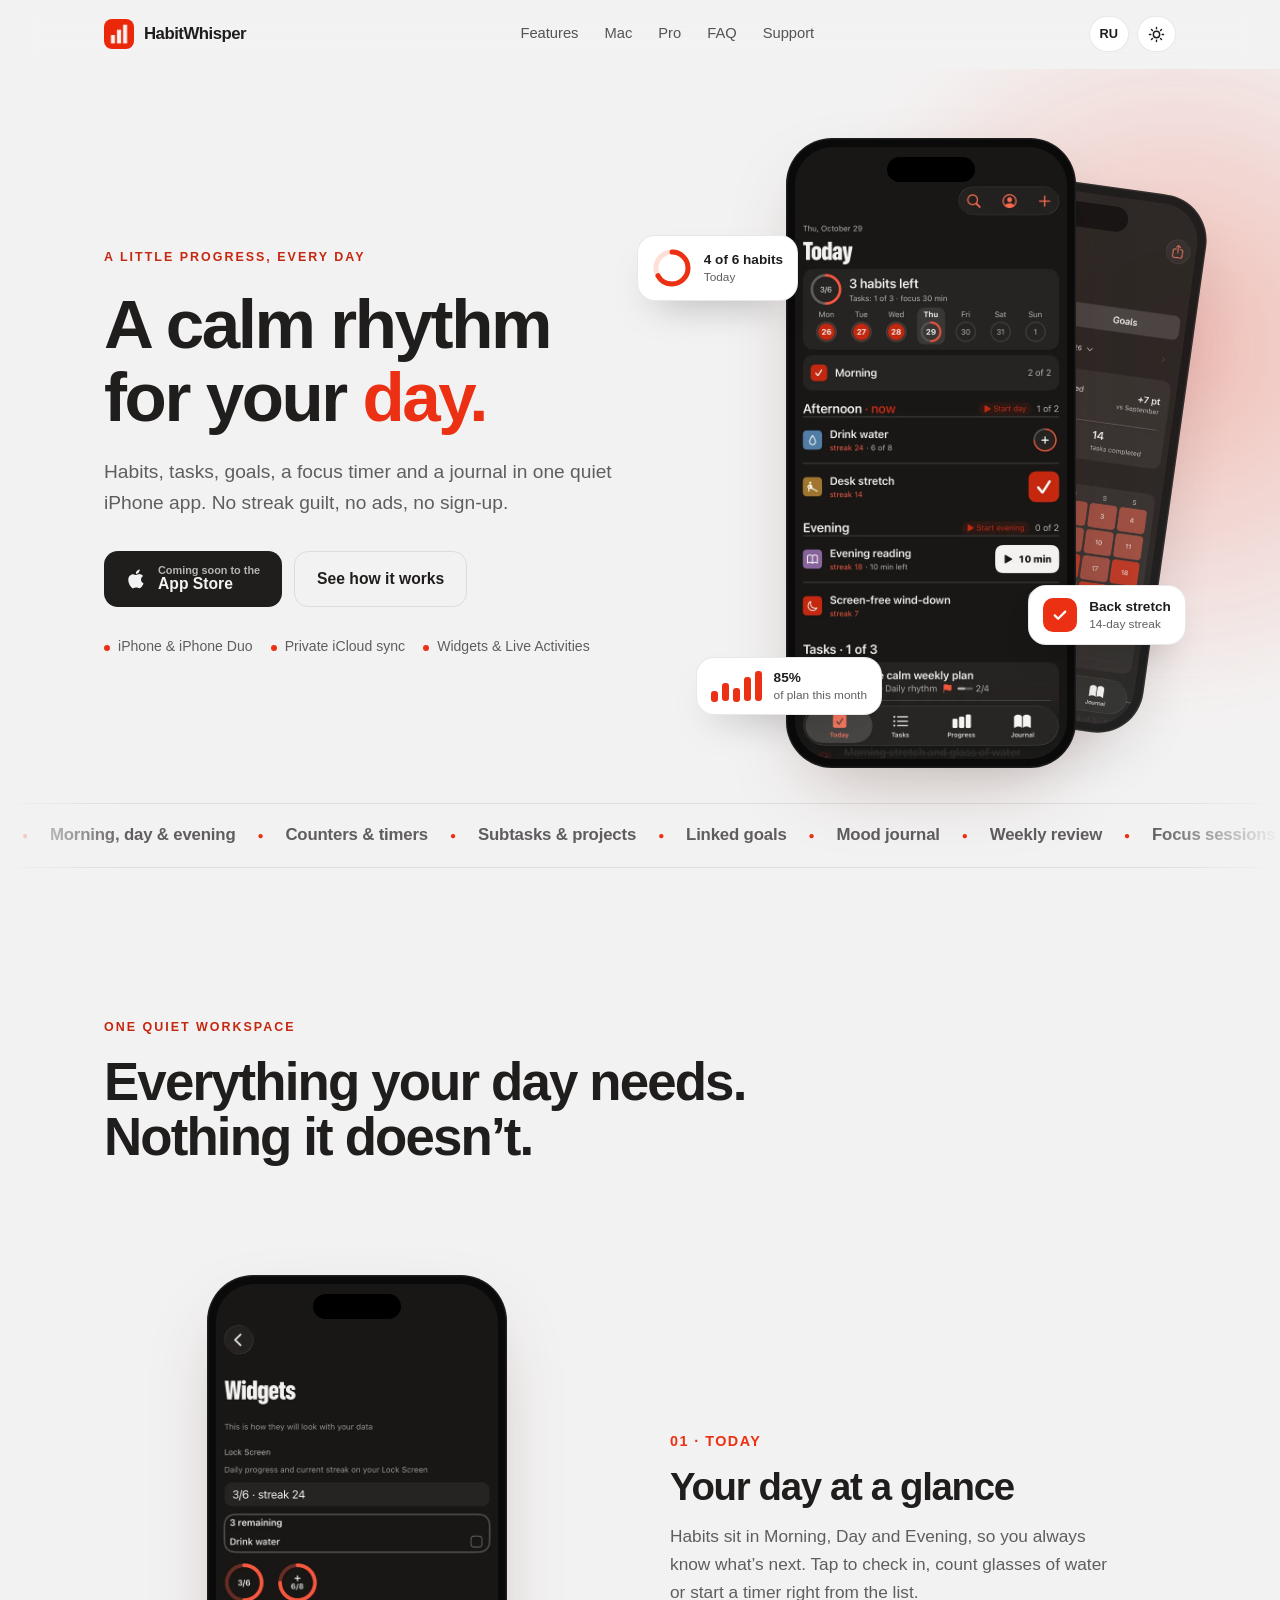
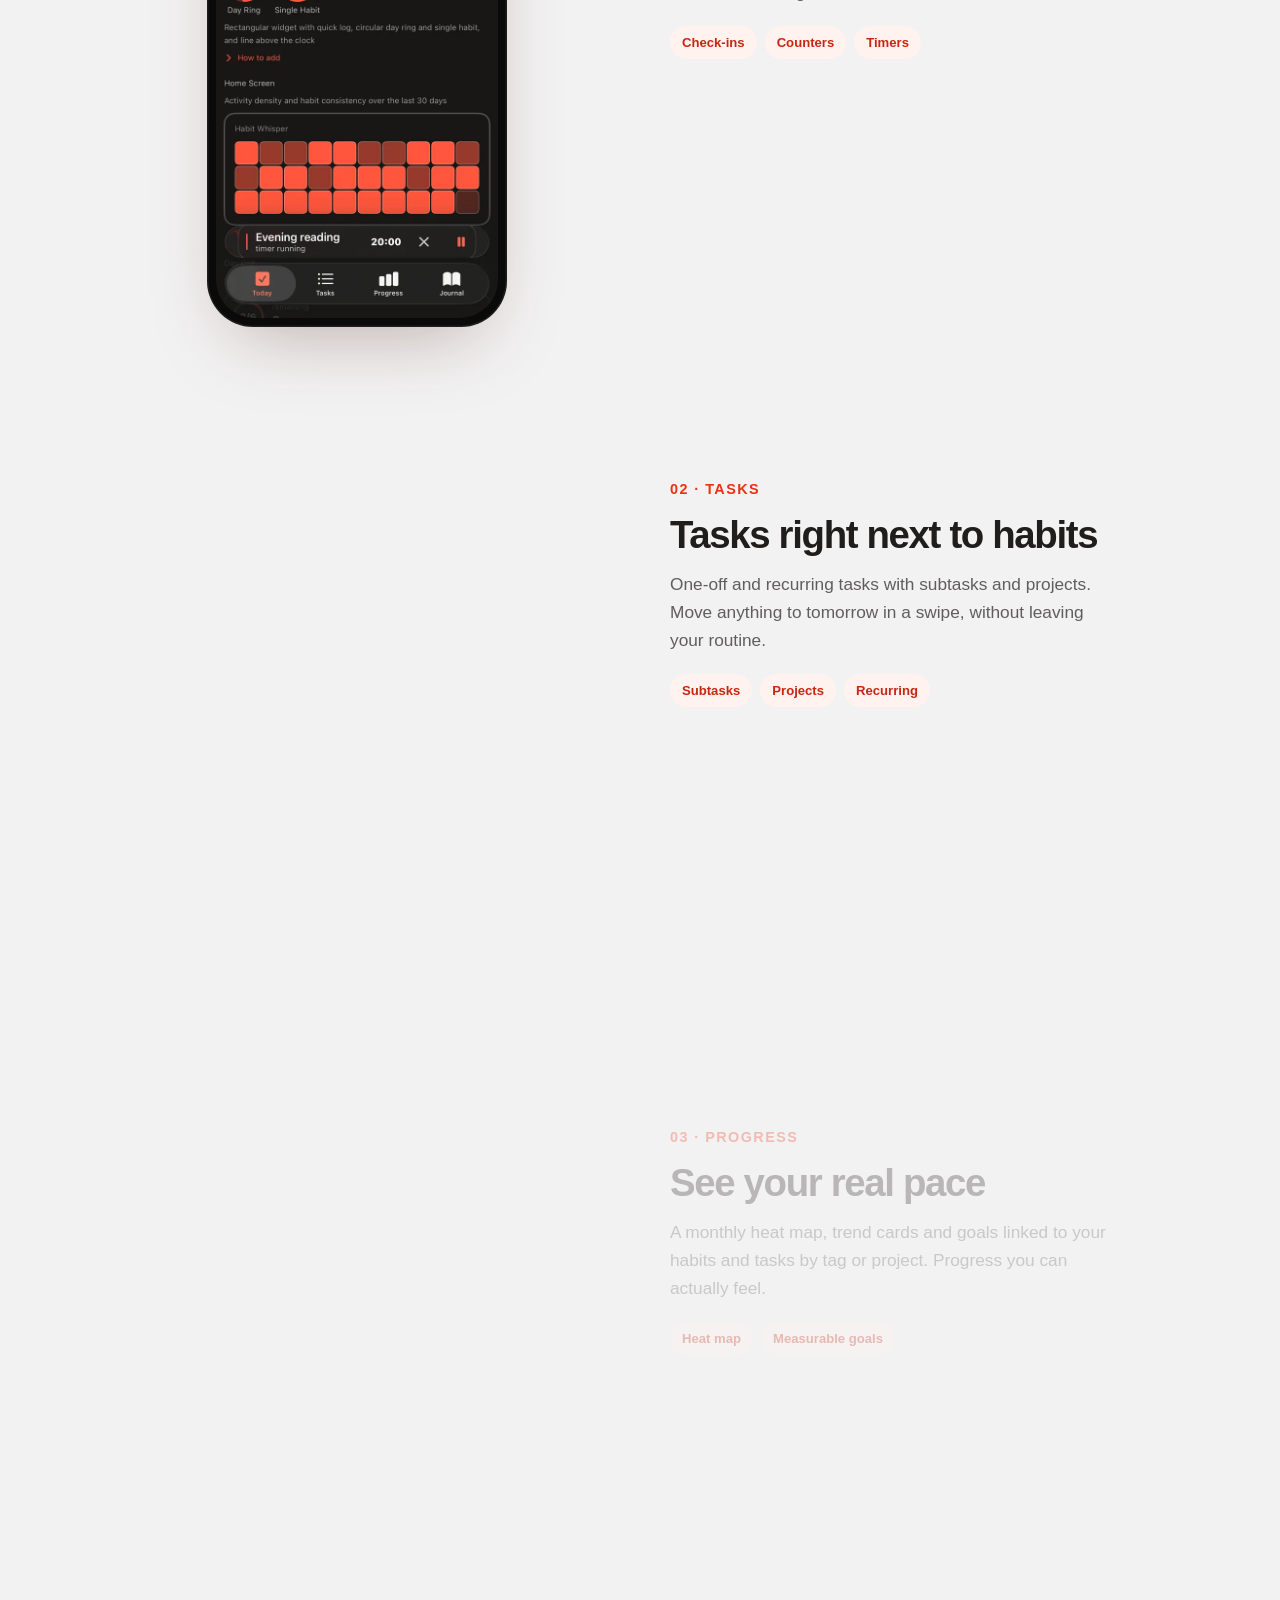
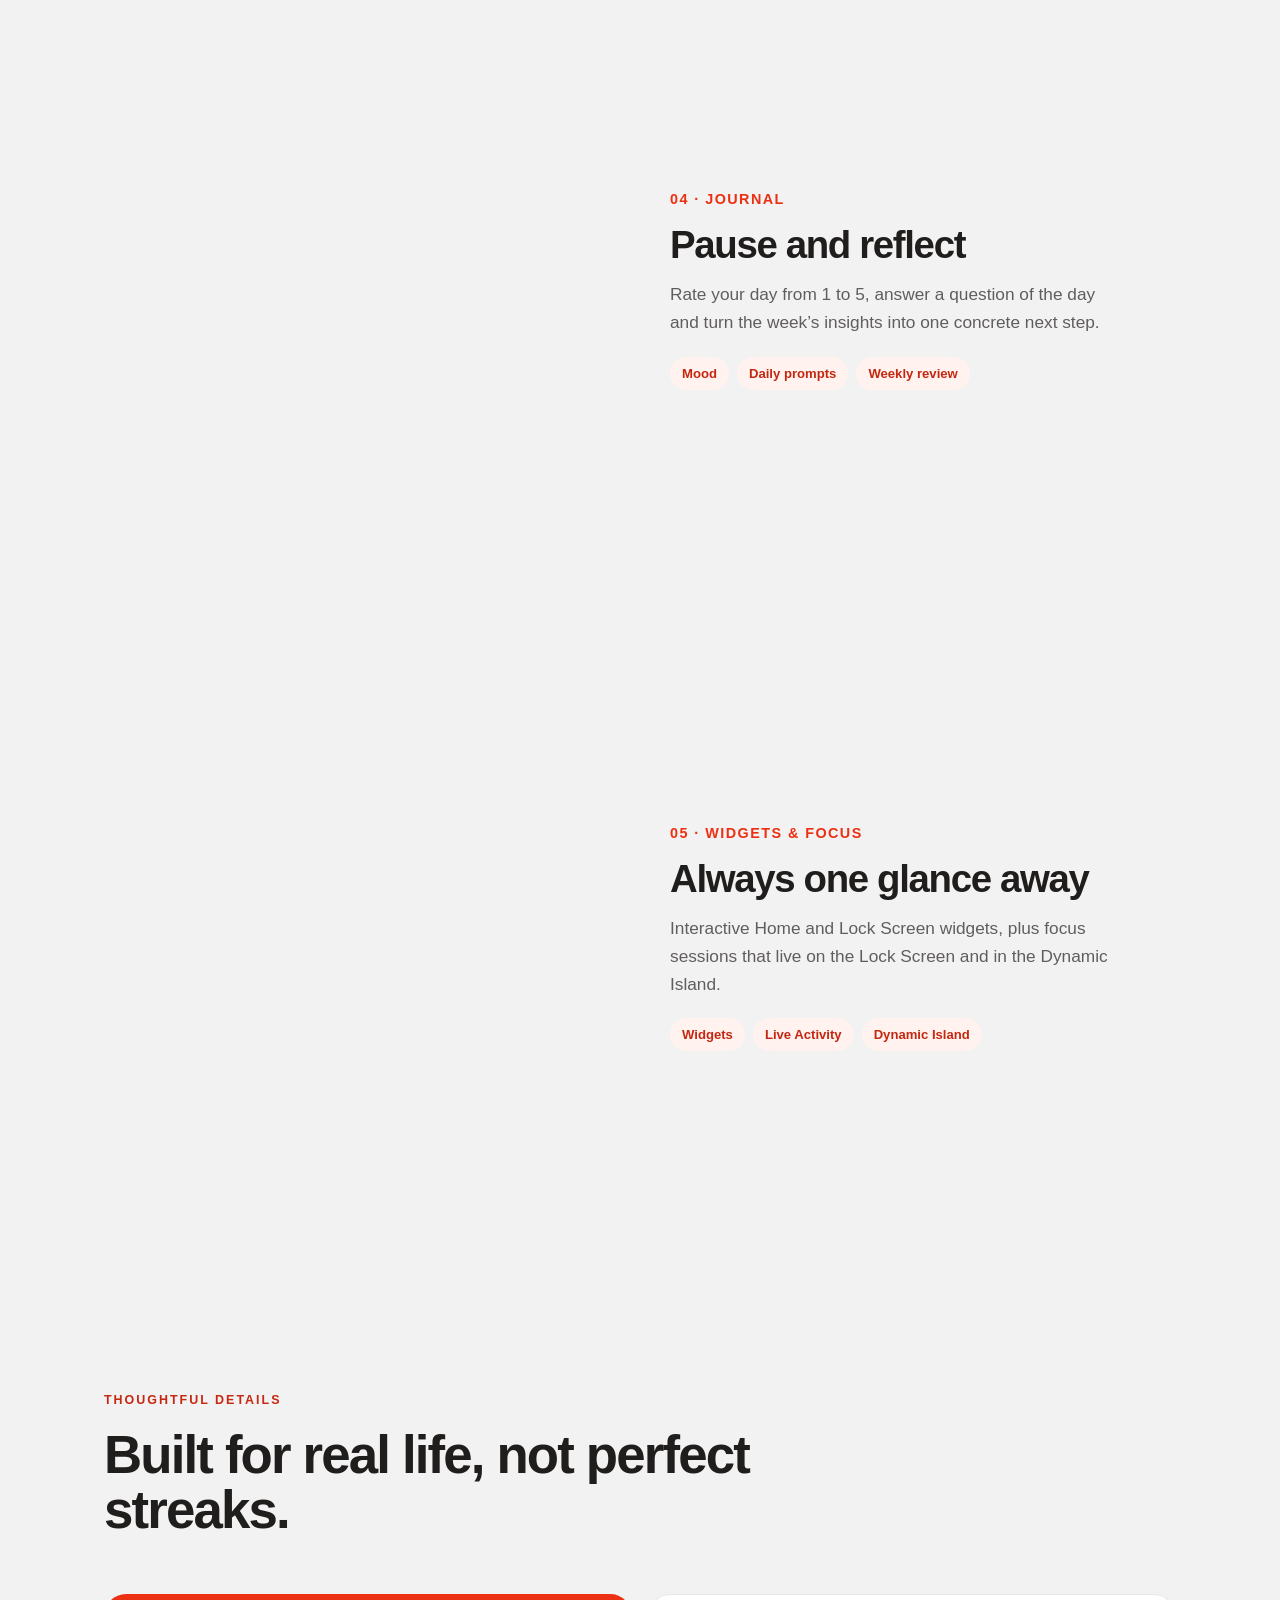
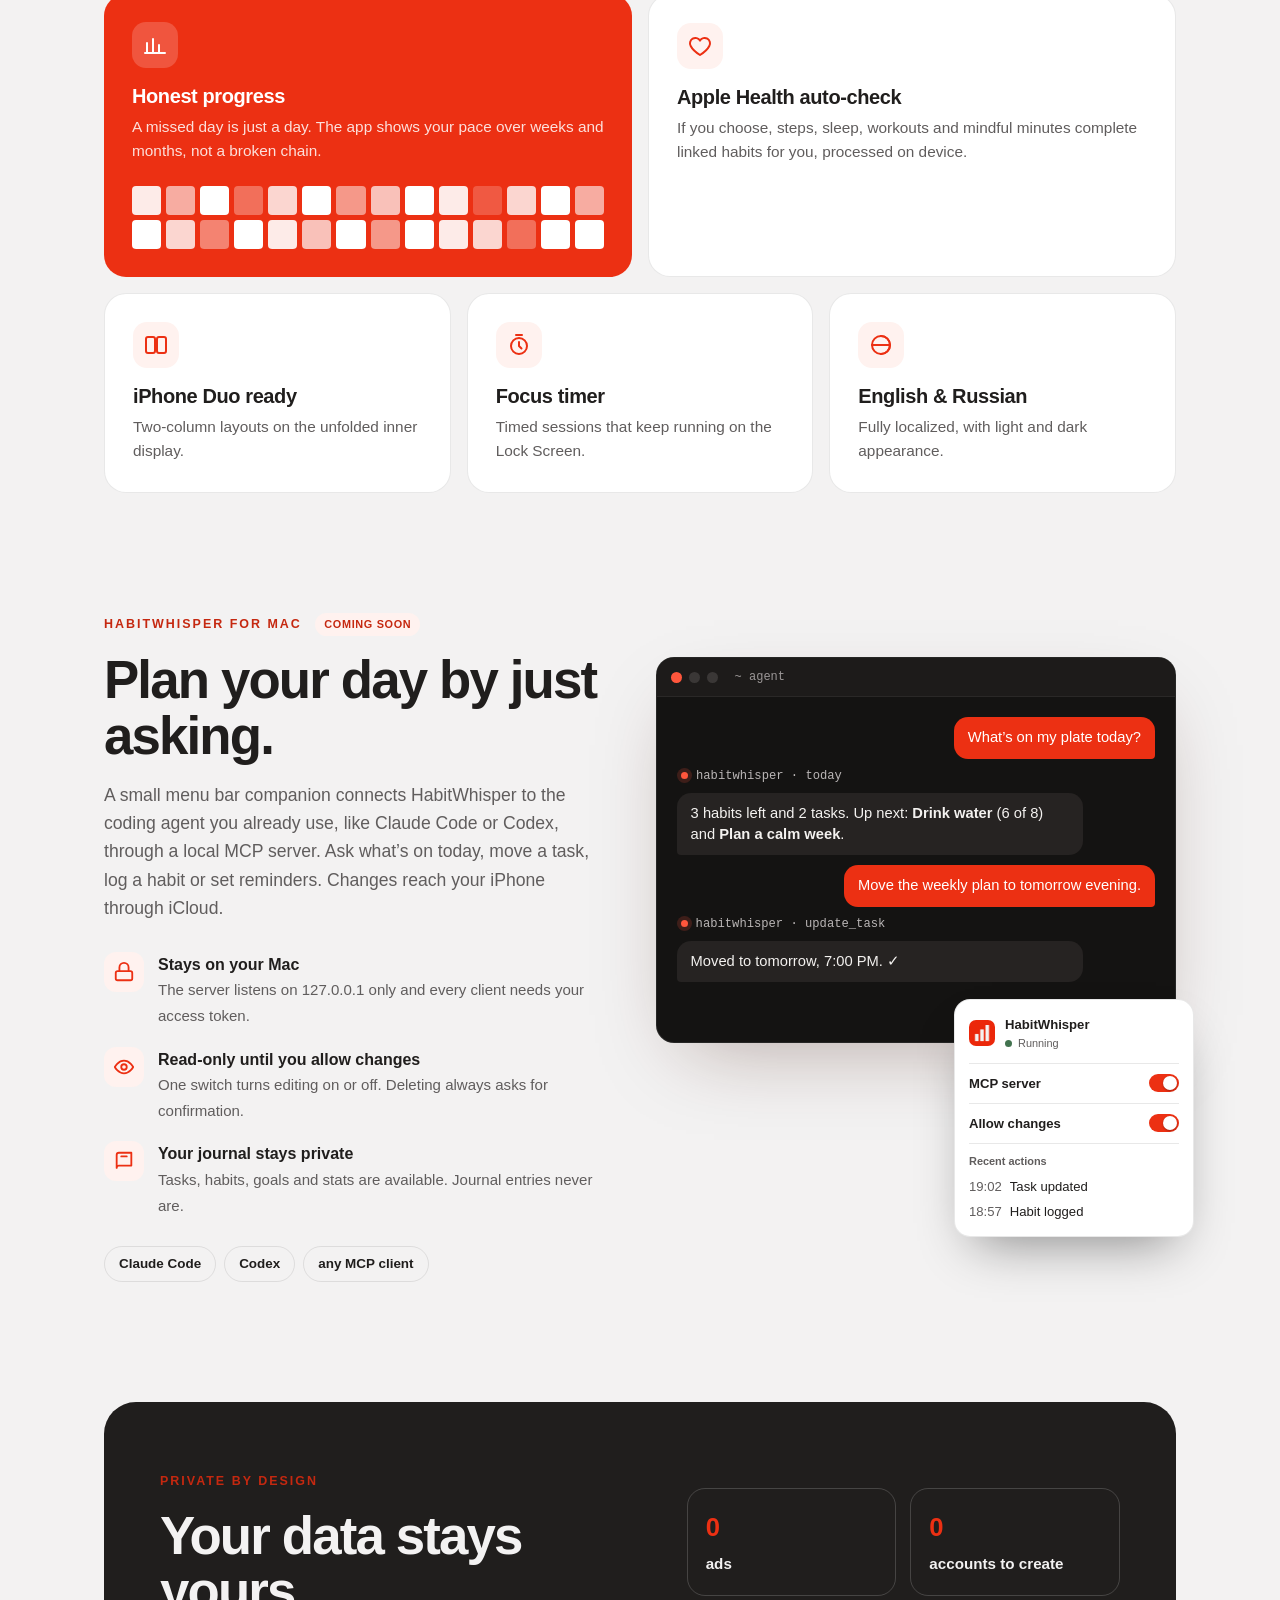
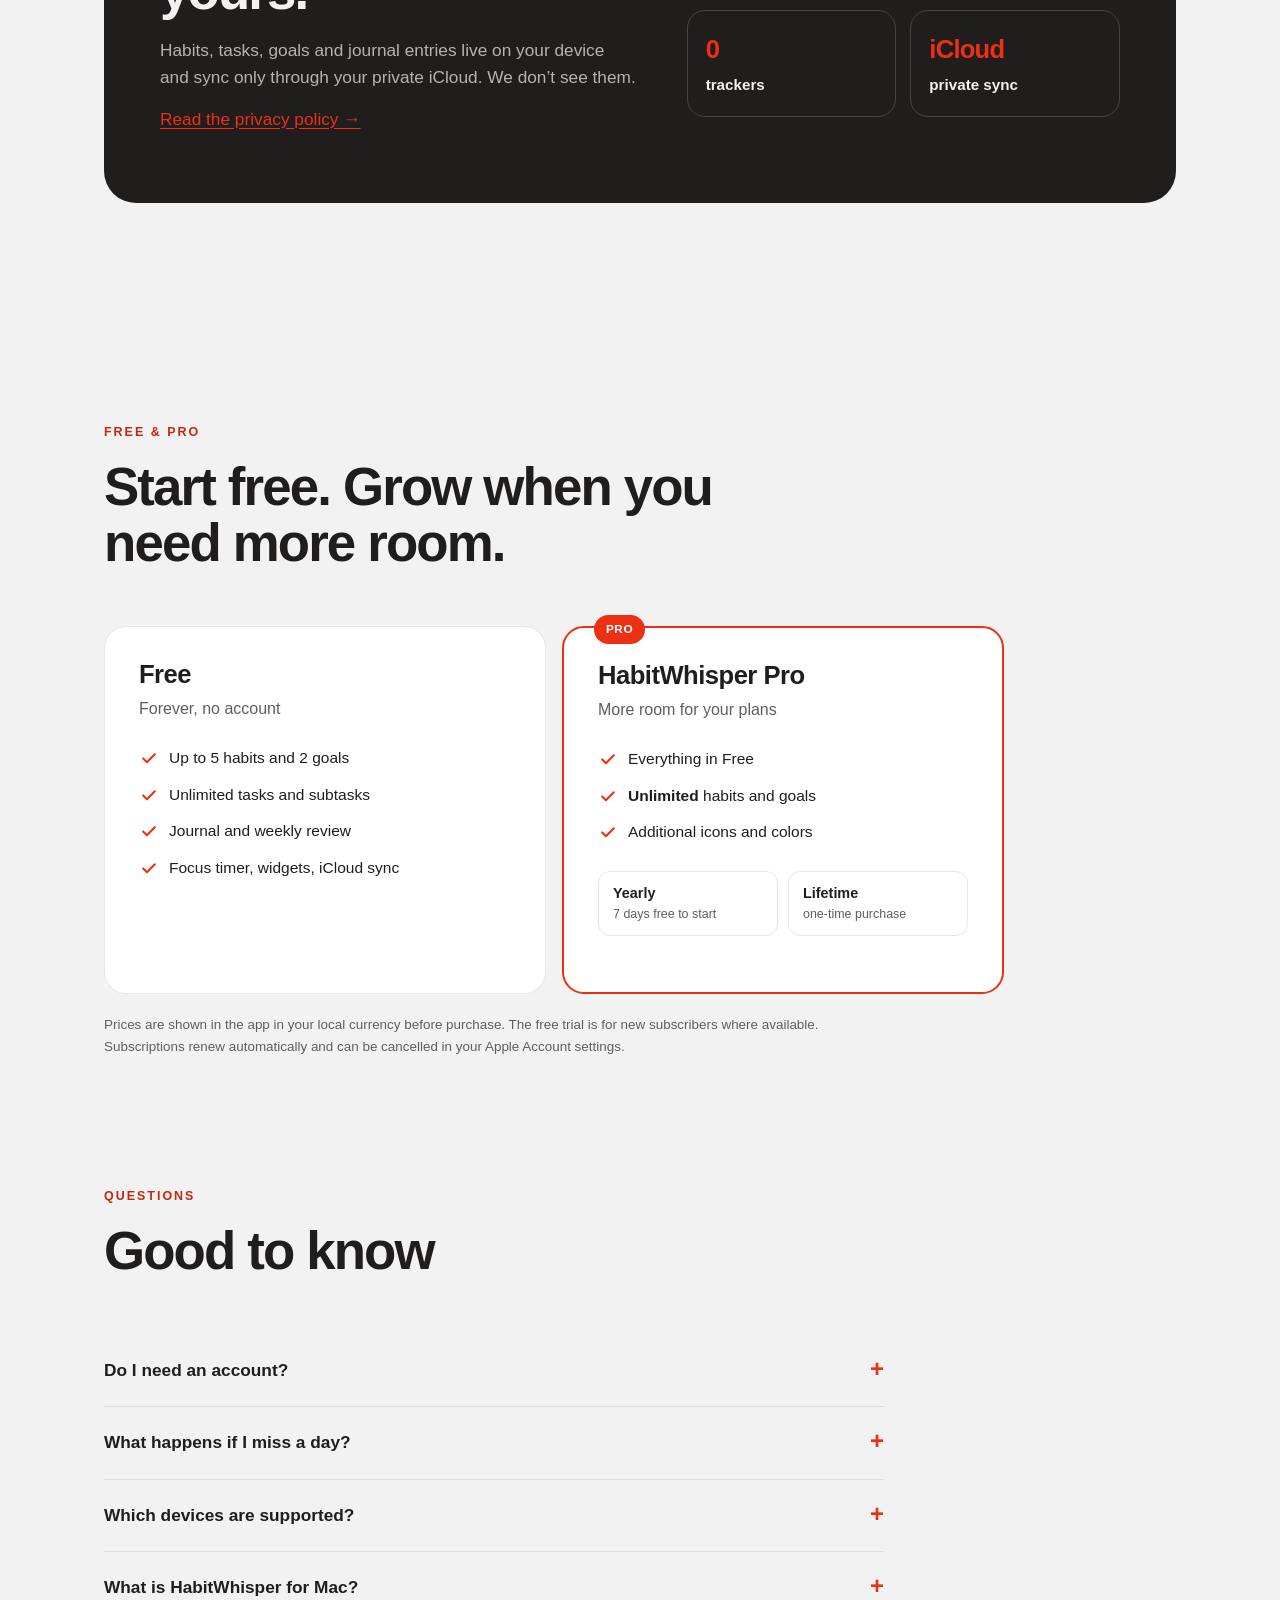
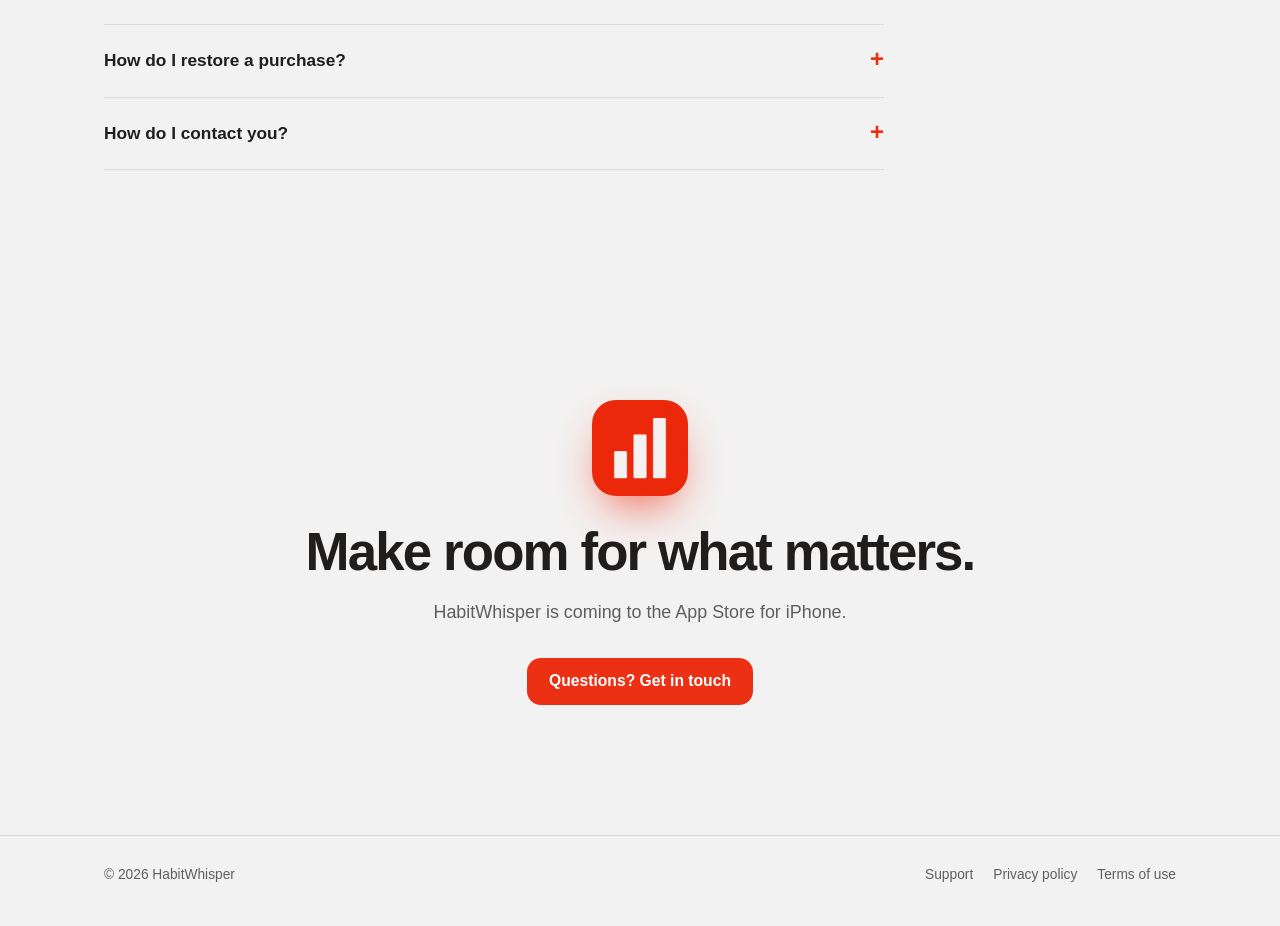
==== commit f0858f10: "fix: align public site with app name" ====
--- a/index.html
+++ b/index.html
@@ -3,11 +3,11 @@
 <head>
 <meta charset="utf-8">
 <meta name="viewport" content="width=device-width,initial-scale=1">
-<title>Habit Whisper — habits, tasks, goals and a journal</title>
-<meta name="description" content="Habit Whisper brings habits, tasks, goals, a focus timer and a journal together in one calm iPhone app. No ads, no account, your data stays in your iCloud.">
+<title>HabitWhisper — habits, tasks, goals and a journal</title>
+<meta name="description" content="HabitWhisper brings habits, tasks, goals, a focus timer and a journal together in one calm iPhone app. No ads, no account, your data stays in your iCloud.">
 <meta name="theme-color" content="#F3F2F2" media="(prefers-color-scheme: light)">
 <meta name="theme-color" content="#181716" media="(prefers-color-scheme: dark)">
-<meta property="og:title" content="Habit Whisper">
+<meta property="og:title" content="HabitWhisper">
 <meta property="og:description" content="A calm daily rhythm: habits, tasks, goals, focus and a journal in one iPhone app.">
 <meta property="og:image" content="assets/icon.png">
 <link rel="icon" href="assets/icon.png">
@@ -22,7 +22,7 @@
 
 <header class="header" id="top">
   <div class="wrap">
-    <a class="brand" href="./"><img src="assets/icon.png" alt="" width="30" height="30">Habit Whisper</a>
+    <a class="brand" href="./"><img src="assets/icon.png" alt="" width="30" height="30">HabitWhisper</a>
     <nav class="nav" aria-label="Navigation">
       <a href="#features"><span data-l="en">Features</span><span data-l="ru">Возможности</span></a>
       <a href="#mac">Mac</a>
@@ -193,9 +193,9 @@
   <div class="wrap">
     <div class="mac-grid">
       <div class="mac-copy reveal">
-        <div class="eyebrow"><span data-l="en">Habit Whisper for Mac</span><span data-l="ru">Habit Whisper для Mac</span> <span class="soon" data-l="en">Coming soon</span><span class="soon" data-l="ru">Скоро</span></div>
+        <div class="eyebrow"><span data-l="en">HabitWhisper for Mac</span><span data-l="ru">HabitWhisper для Mac</span> <span class="soon" data-l="en">Coming soon</span><span class="soon" data-l="ru">Скоро</span></div>
         <h2 style="margin-top:16px"><span data-l="en">Plan your day by just asking.</span><span data-l="ru">Планируйте день, просто попросив.</span></h2>
-        <p class="mac-lead"><span data-l="en">A small menu bar companion connects Habit Whisper to the coding agent you already use, like Claude Code or Codex, through a local MCP server. Ask what’s on today, move a task, log a habit or set reminders. Changes reach your iPhone through iCloud.</span><span data-l="ru">Небольшое приложение в строке меню подключает Habit Whisper к агенту, которым вы уже пользуетесь, например Claude Code или Codex, через локальный MCP-сервер. Спросите, что на сегодня, перенесите задачу, отметьте привычку или настройте напоминания. Изменения придут на iPhone через iCloud.</span></p>
+        <p class="mac-lead"><span data-l="en">A small menu bar companion connects HabitWhisper to the coding agent you already use, like Claude Code or Codex, through a local MCP server. Ask what’s on today, move a task, log a habit or set reminders. Changes reach your iPhone through iCloud.</span><span data-l="ru">Небольшое приложение в строке меню подключает HabitWhisper к агенту, которым вы уже пользуетесь, например Claude Code или Codex, через локальный MCP-сервер. Спросите, что на сегодня, перенесите задачу, отметьте привычку или настройте напоминания. Изменения придут на iPhone через iCloud.</span></p>
         <ul class="mac-points">
           <li><svg viewBox="0 0 24 24" fill="none" stroke="currentColor" stroke-width="2" stroke-linecap="round" stroke-linejoin="round"><rect x="3" y="11" width="18" height="10" rx="2"/><path d="M7 11V7a5 5 0 0 1 10 0v4"/></svg><div><b data-l="en">Stays on your Mac</b><b data-l="ru">Только на вашем Mac</b><span data-l="en">The server listens on 127.0.0.1 only and every client needs your access token.</span><span data-l="ru">Сервер слушает только 127.0.0.1, каждому клиенту нужен ваш токен доступа.</span></div></li>
           <li><svg viewBox="0 0 24 24" fill="none" stroke="currentColor" stroke-width="2" stroke-linecap="round" stroke-linejoin="round"><path d="M2 12s3.5-7 10-7 10 7 10 7-3.5 7-10 7S2 12 2 12z"/><circle cx="12" cy="12" r="3"/></svg><div><b data-l="en">Read-only until you allow changes</b><b data-l="ru">Только чтение, пока вы не разрешите</b><span data-l="en">One switch turns editing on or off. Deleting always asks for confirmation.</span><span data-l="ru">Один переключатель включает изменения. Удаление всегда требует подтверждения.</span></div></li>
@@ -217,7 +217,7 @@
           </div>
         </div>
         <div class="menubar-panel">
-          <div class="mp-head"><img src="assets/icon.png" alt="" width="26" height="26"><div><b>Habit Whisper</b><small><i class="live"></i><span data-l="en">Running</span><span data-l="ru">Работает</span></small></div></div>
+          <div class="mp-head"><img src="assets/icon.png" alt="" width="26" height="26"><div><b>HabitWhisper</b><small><i class="live"></i><span data-l="en">Running</span><span data-l="ru">Работает</span></small></div></div>
           <div class="mp-row"><span data-l="en">MCP server</span><span data-l="ru">MCP-сервер</span><i class="switch on"></i></div>
           <div class="mp-row"><span data-l="en">Allow changes</span><span data-l="ru">Разрешить изменения</span><i class="switch on"></i></div>
           <div class="mp-log"><small data-l="en">Recent actions</small><small data-l="ru">Последние действия</small>
@@ -268,7 +268,7 @@
       </div>
       <div class="plan pro reveal d1">
         <div class="badge">PRO</div>
-        <h3>Habit Whisper Pro</h3>
+        <h3>HabitWhisper Pro</h3>
         <div class="price"><span data-l="en">More room for your plans</span><span data-l="ru">Больше места для ваших планов</span></div>
         <ul>
           <li><svg viewBox="0 0 24 24" fill="none" stroke="currentColor" stroke-width="2.5" stroke-linecap="round" stroke-linejoin="round"><path d="M5 12.5l4.5 4.5L19 7.5"/></svg><span data-l="en">Everything in Free</span><span data-l="ru">Всё из бесплатного плана</span></li>
@@ -301,14 +301,14 @@
       </details>
       <details>
         <summary><span data-l="en">What happens if I miss a day?</span><span data-l="ru">Что если я пропущу день?</span></summary>
-        <p><span data-l="en">Nothing dramatic. Habit Whisper focuses on your pace over weeks and months, so one off day doesn’t erase your progress.</span><span data-l="ru">Ничего страшного. Habit Whisper смотрит на темп за недели и месяцы, поэтому один пропуск не перечёркивает прогресс.</span></p>
+        <p><span data-l="en">Nothing dramatic. HabitWhisper focuses on your pace over weeks and months, so one off day doesn’t erase your progress.</span><span data-l="ru">Ничего страшного. HabitWhisper смотрит на темп за недели и месяцы, поэтому один пропуск не перечёркивает прогресс.</span></p>
       </details>
       <details>
         <summary><span data-l="en">Which devices are supported?</span><span data-l="ru">Какие устройства поддерживаются?</span></summary>
         <p><span data-l="en">iPhone and iPhone Duo with iOS 27, including Home and Lock Screen widgets and Live Activities.</span><span data-l="ru">iPhone и iPhone Duo с iOS 27, включая виджеты на экране «Домой» и блокировки и Live Activity.</span></p>
       </details>
       <details>
-        <summary><span data-l="en">What is Habit Whisper for Mac?</span><span data-l="ru">Что такое Habit Whisper для Mac?</span></summary>
+        <summary><span data-l="en">What is HabitWhisper for Mac?</span><span data-l="ru">Что такое HabitWhisper для Mac?</span></summary>
         <p><span data-l="en">A menu bar companion that lets an AI coding agent on your Mac, such as Claude Code or Codex, read and update your tasks, habits and goals through a local MCP server. It uses the same iCloud data as your iPhone. It’s in testing and will be available later.</span><span data-l="ru">Приложение в строке меню, через которое агент на вашем Mac, например Claude Code или Codex, читает и меняет задачи, привычки и цели по локальному MCP-серверу. Оно работает с теми же данными iCloud, что и iPhone. Сейчас оно в тестировании и появится позже.</span></p>
       </details>
       <details>
@@ -325,9 +325,9 @@
 
 <section class="cta">
   <div class="wrap reveal">
-    <img src="assets/icon.png" alt="Habit Whisper icon" width="96" height="96" loading="lazy">
+    <img src="assets/icon.png" alt="HabitWhisper icon" width="96" height="96" loading="lazy">
     <h2><span data-l="en">Make room for what matters.</span><span data-l="ru">Освободите место для главного.</span></h2>
-    <p><span data-l="en">Habit Whisper is coming to the App Store for iPhone.</span><span data-l="ru">Habit Whisper скоро появится в App Store для iPhone.</span></p>
+    <p><span data-l="en">HabitWhisper is coming to the App Store for iPhone.</span><span data-l="ru">HabitWhisper скоро появится в App Store для iPhone.</span></p>
     <a class="button accent-btn" href="support/"><span data-l="en">Questions? Get in touch</span><span data-l="ru">Есть вопросы? Напишите нам</span></a>
   </div>
 </section>
@@ -335,7 +335,7 @@
 
 <footer class="footer">
   <div class="wrap">
-    <span>© 2026 Habit Whisper</span>
+    <span>© 2026 HabitWhisper</span>
     <nav aria-label="Footer">
       <a href="support/"><span data-l="en">Support</span><span data-l="ru">Поддержка</span></a>
       <a href="privacy/"><span data-l="en">Privacy policy</span><span data-l="ru">Конфиденциальность</span></a>
--- a/style.css
+++ b/style.css
@@ -1,4 +1,4 @@
-/* Habit Whisper — site styles. Colors mirror the app's DesignSystem (Colors.xcassets). */
+/* HabitWhisper — site styles. Colors mirror the app's DesignSystem (Colors.xcassets). */
 :root{
   --accent:#EC3013;--accent-text:#C52810;--accent-soft:#FFE0D9;--accent-softer:#FFF2EF;
   --bg:#F3F2F2;--bg-2:#EAE9E9;--card:#FFFFFF;--ink:#201E1D;--muted:#605D5D;--line:rgba(32,30,29,.1);
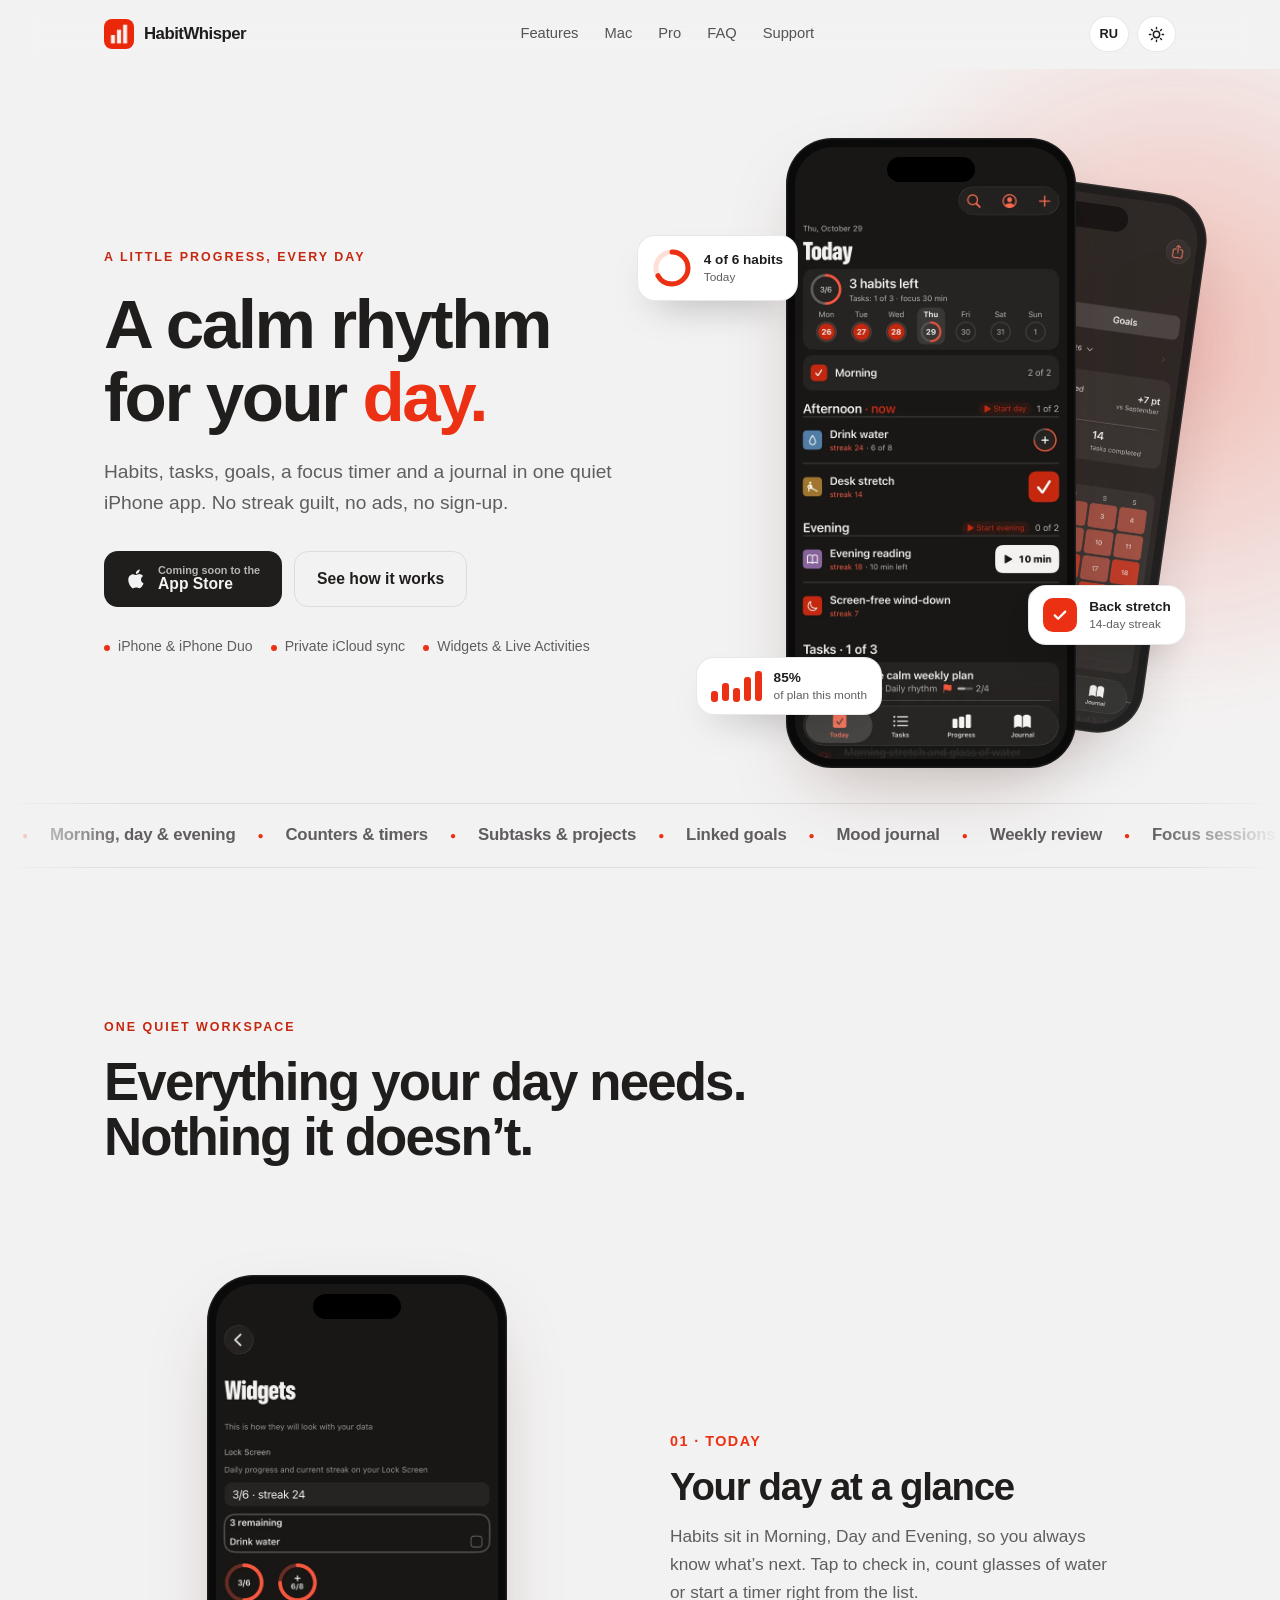
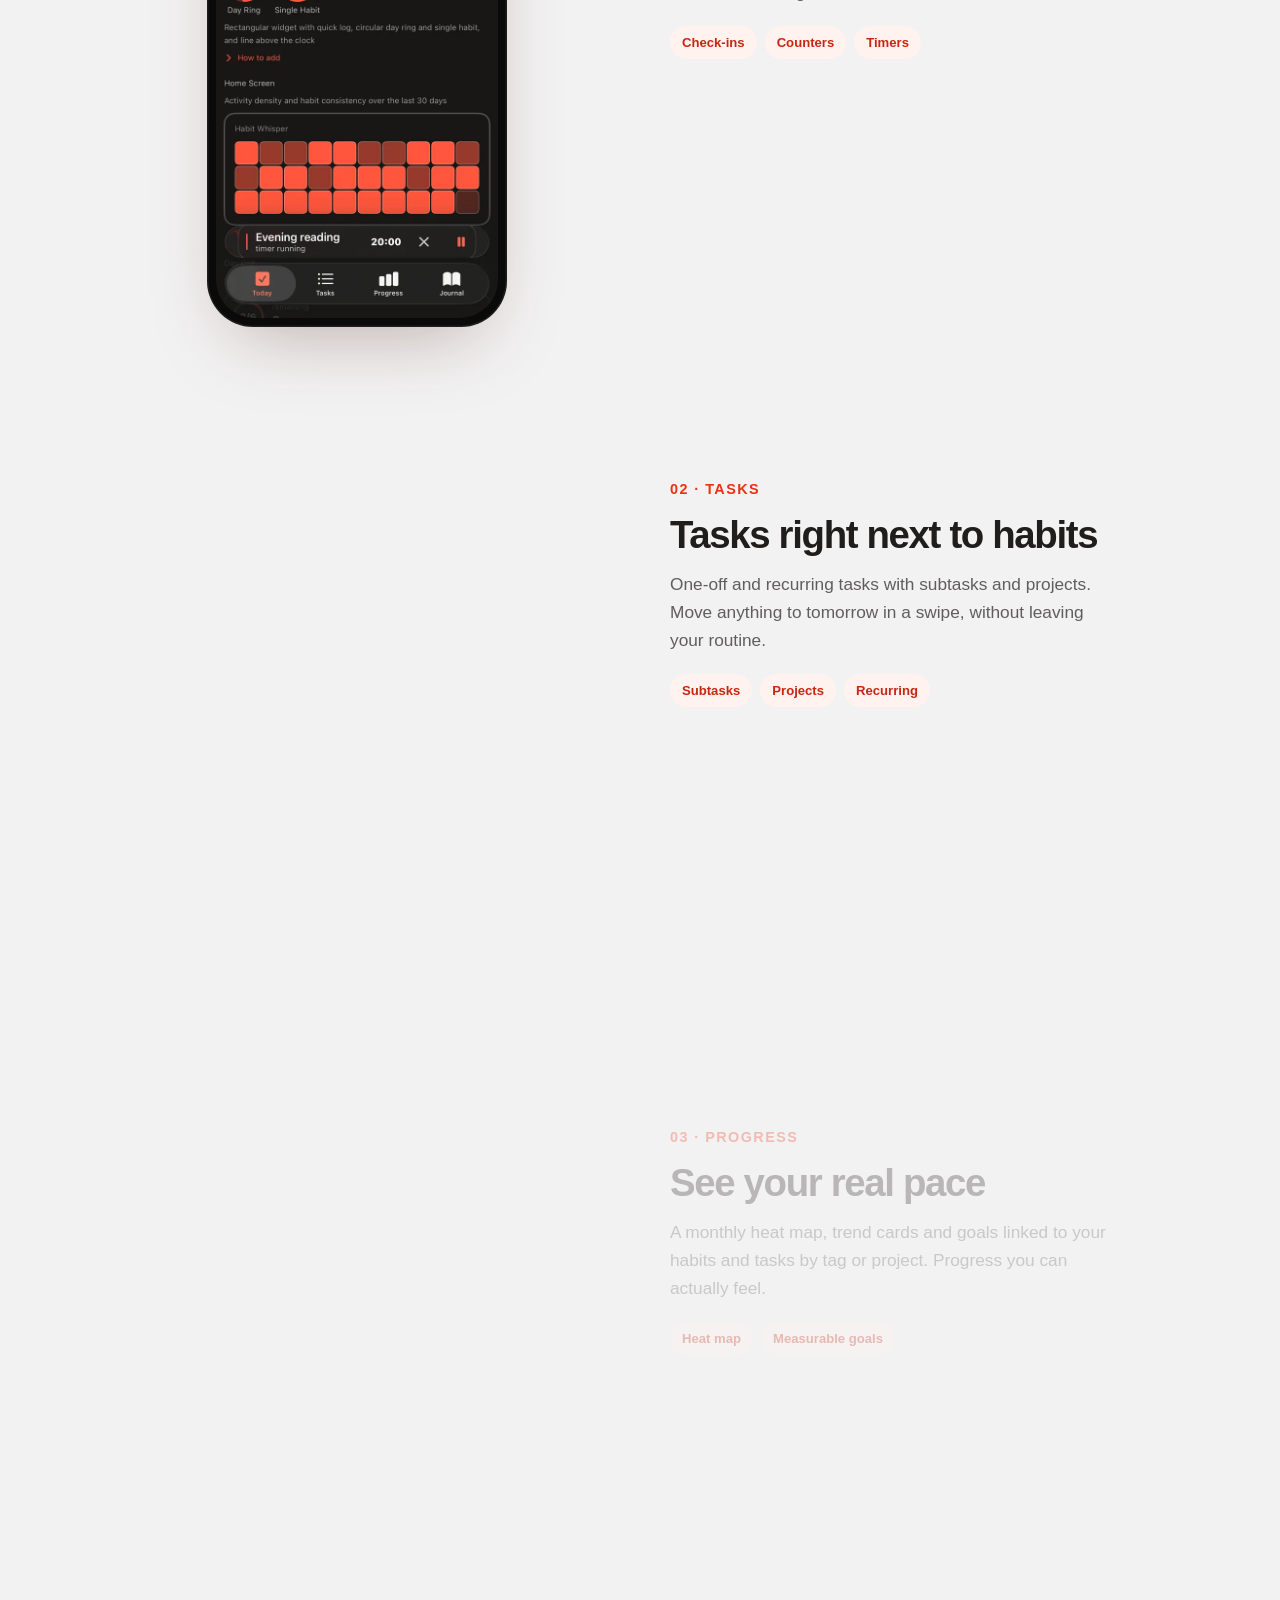
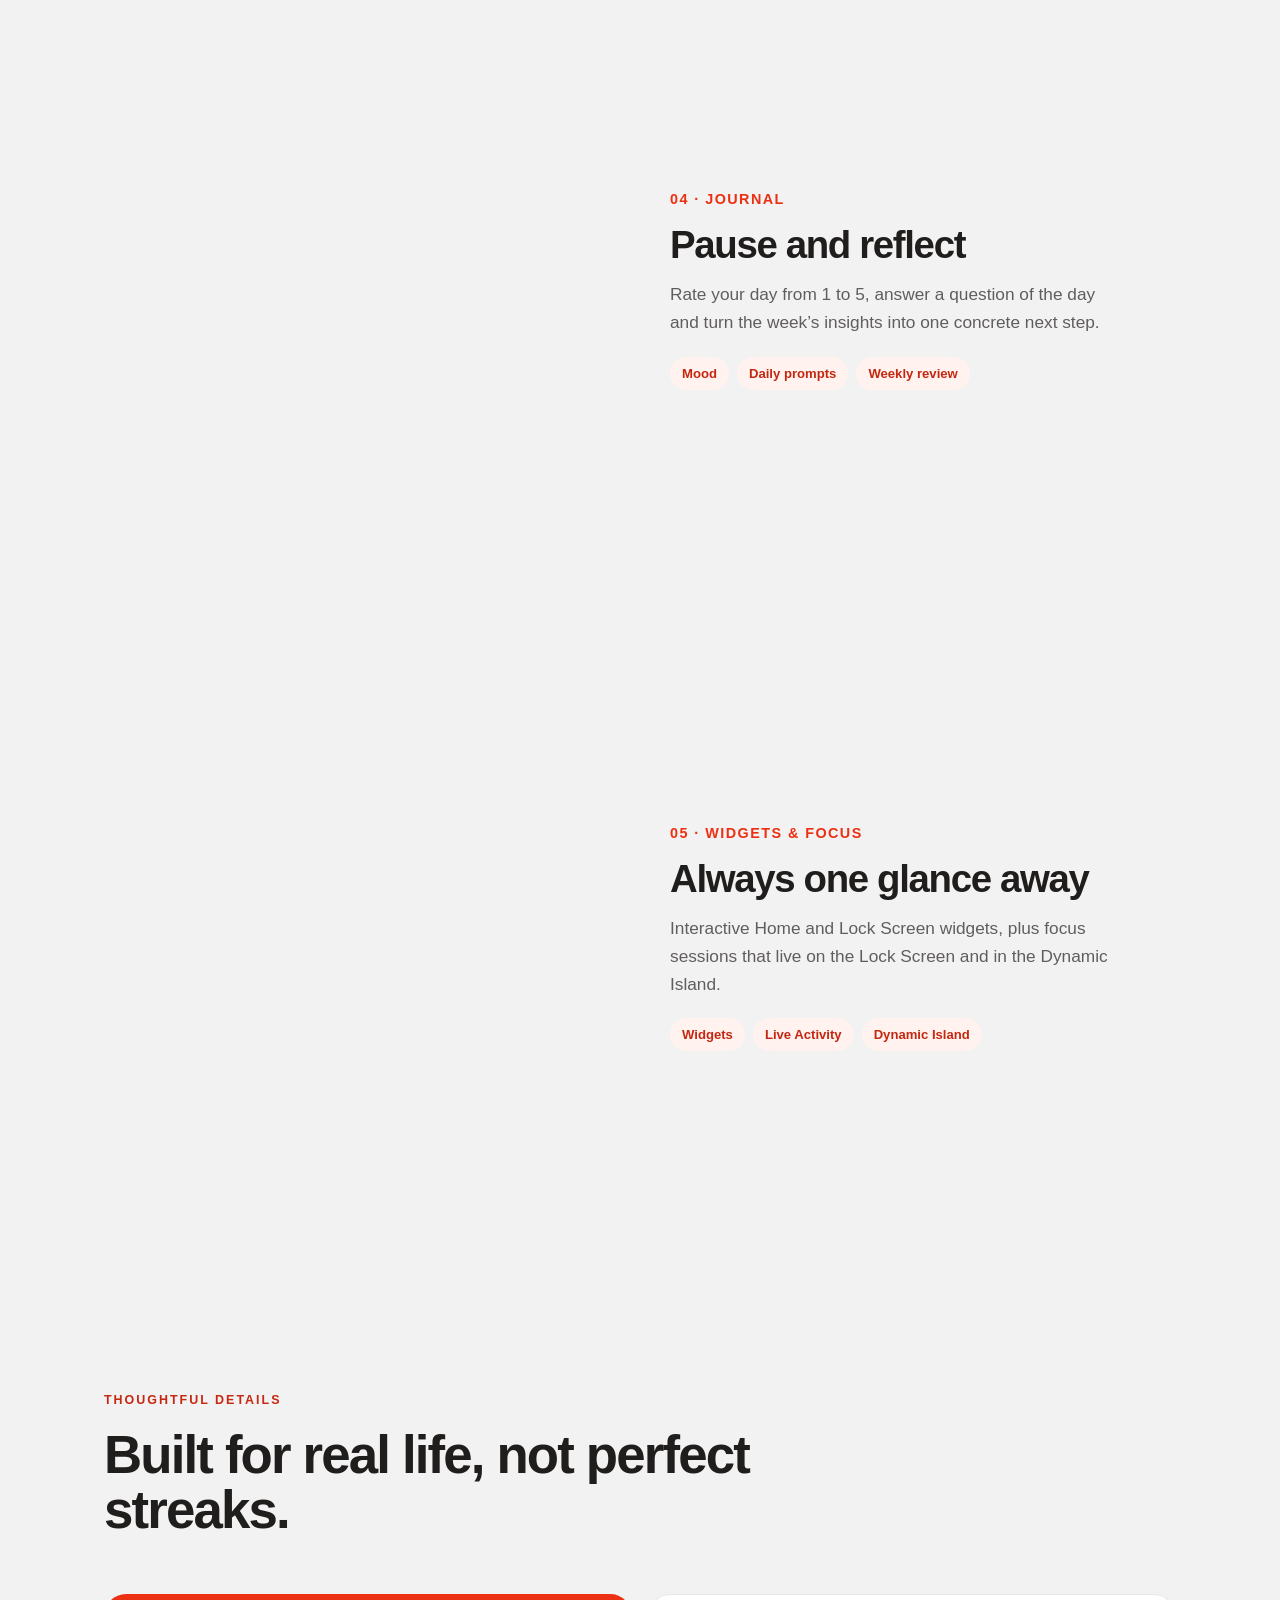
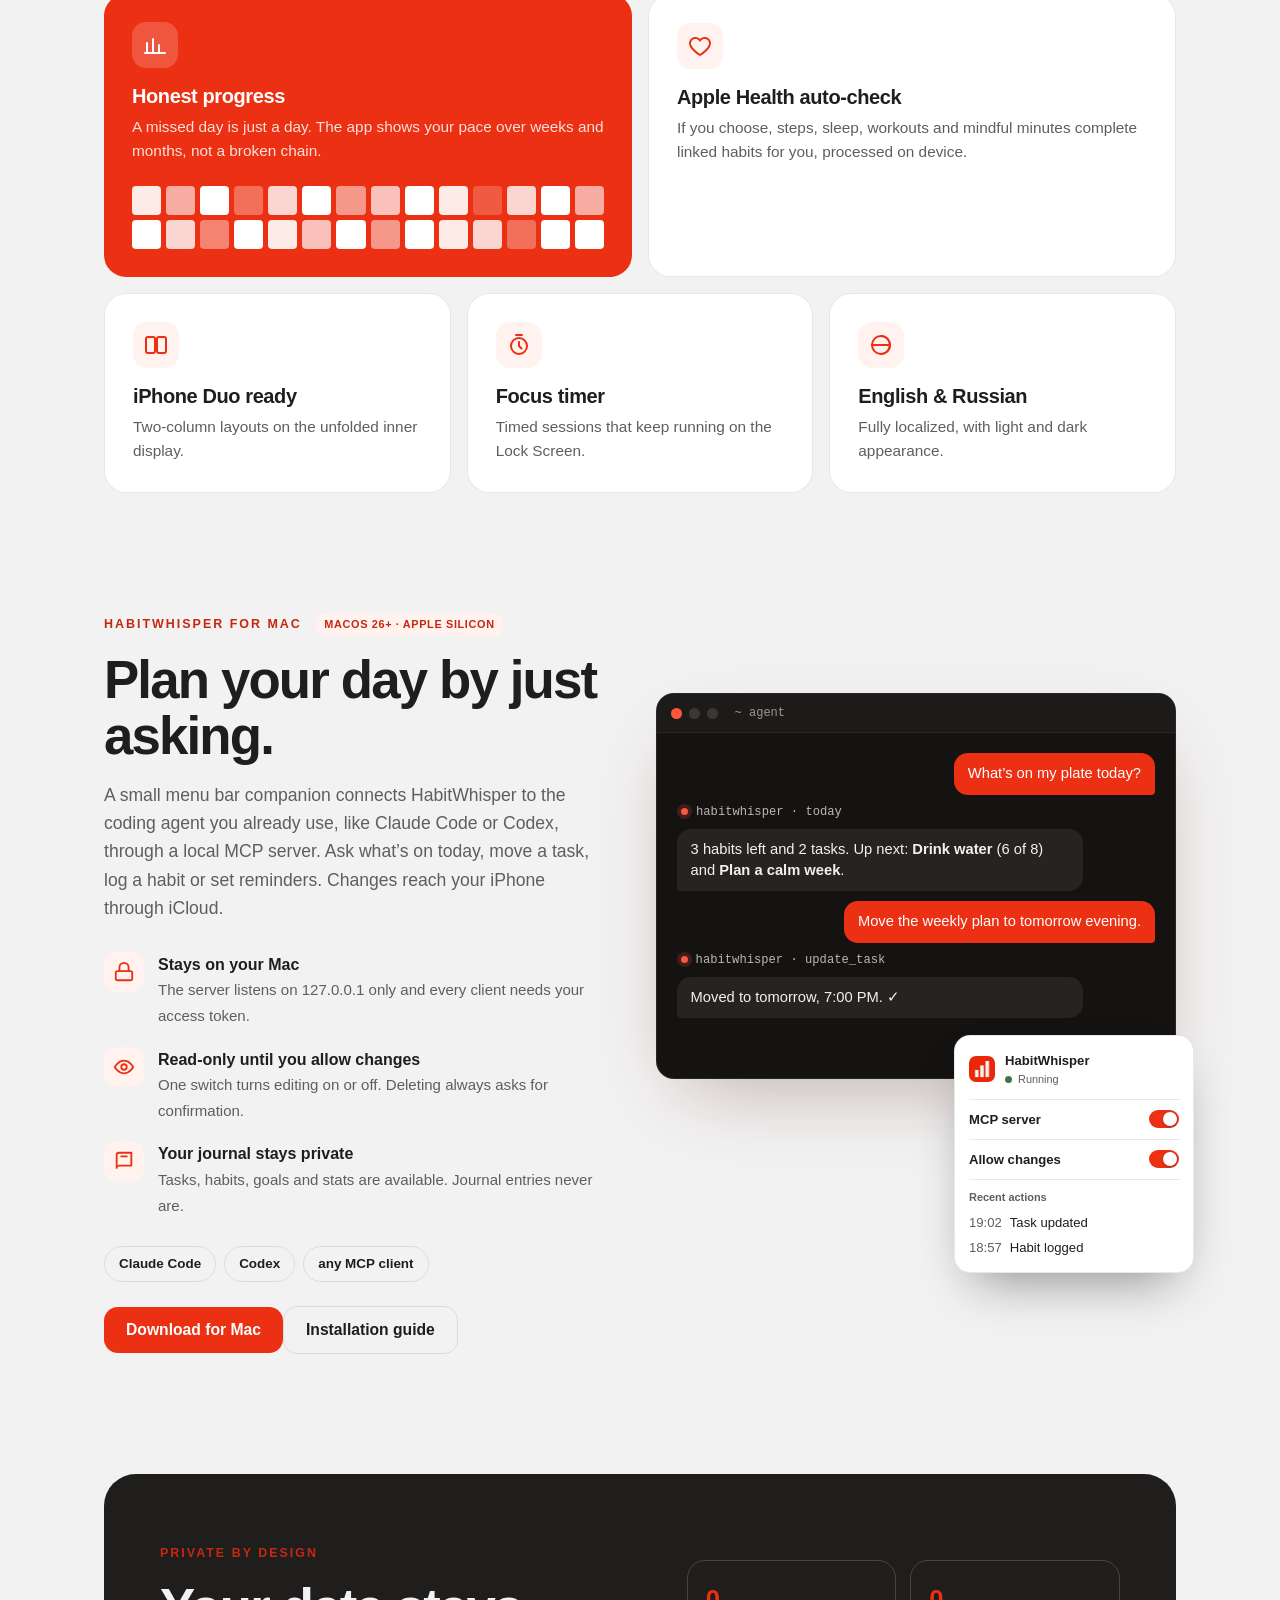
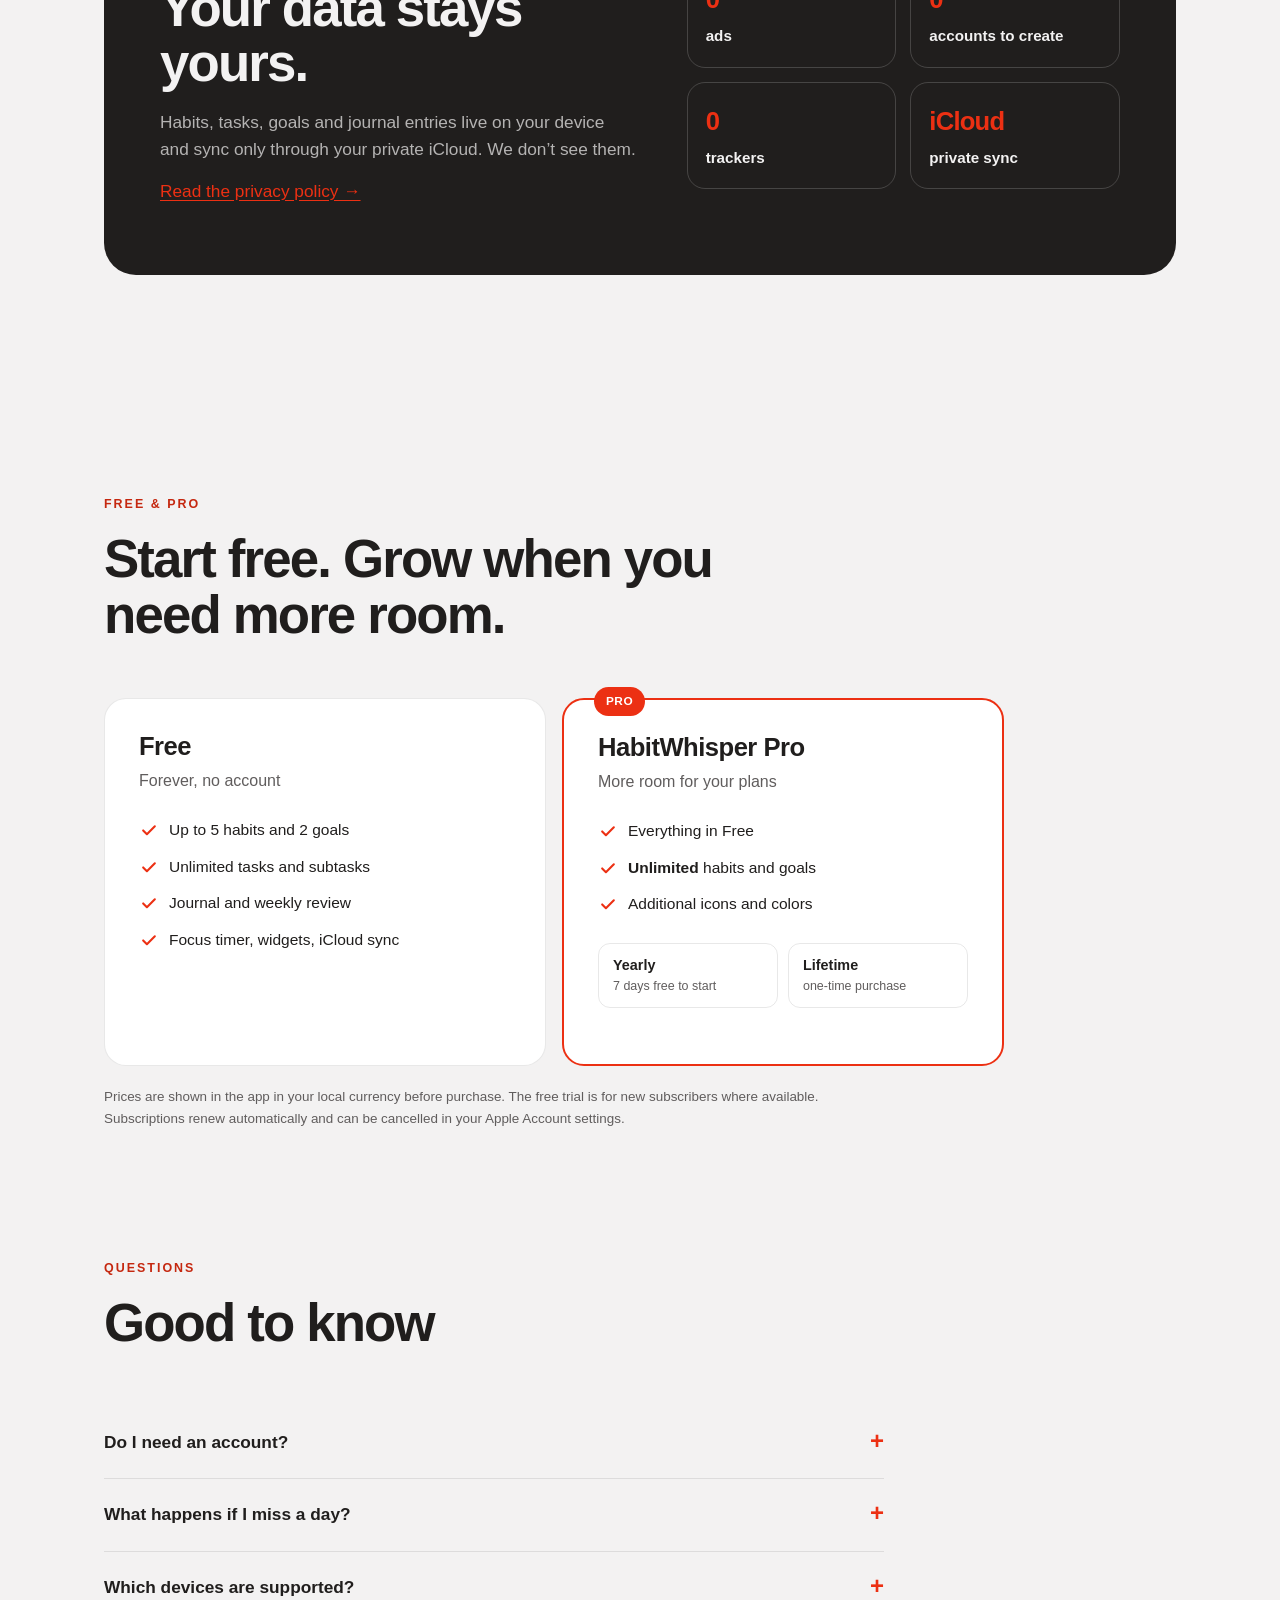
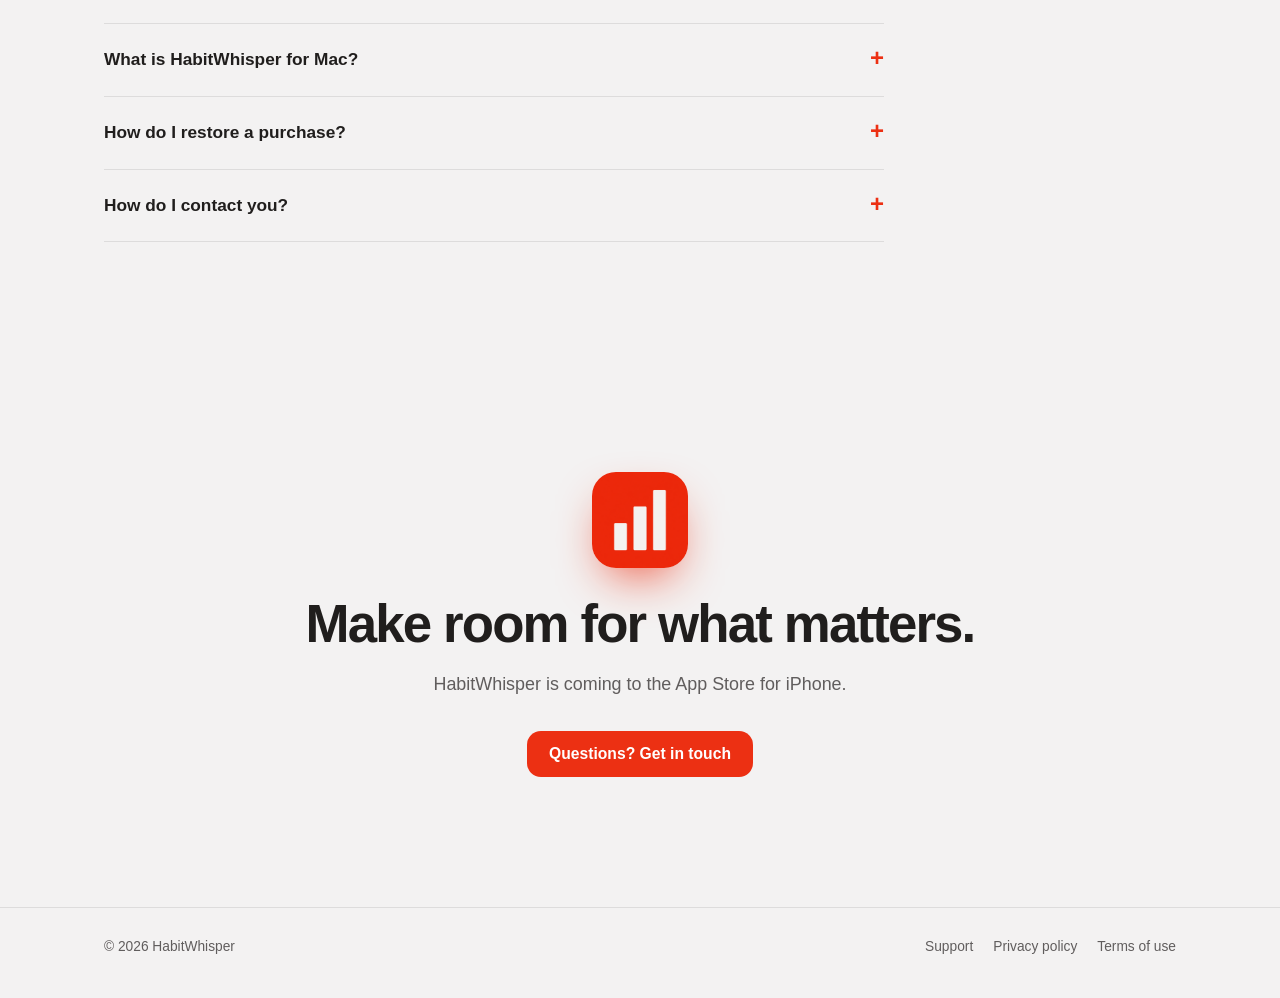
==== commit 83f543cd: "feat: publish notarized Mac companion and usage guide" ====
--- a/index.html
+++ b/index.html
@@ -193,7 +193,7 @@
   <div class="wrap">
     <div class="mac-grid">
       <div class="mac-copy reveal">
-        <div class="eyebrow"><span data-l="en">HabitWhisper for Mac</span><span data-l="ru">HabitWhisper для Mac</span> <span class="soon" data-l="en">Coming soon</span><span class="soon" data-l="ru">Скоро</span></div>
+        <div class="eyebrow"><span data-l="en">HabitWhisper for Mac</span><span data-l="ru">HabitWhisper для Mac</span> <span class="soon">macOS 26+ · Apple Silicon</span></div>
         <h2 style="margin-top:16px"><span data-l="en">Plan your day by just asking.</span><span data-l="ru">Планируйте день, просто попросив.</span></h2>
         <p class="mac-lead"><span data-l="en">A small menu bar companion connects HabitWhisper to the coding agent you already use, like Claude Code or Codex, through a local MCP server. Ask what’s on today, move a task, log a habit or set reminders. Changes reach your iPhone through iCloud.</span><span data-l="ru">Небольшое приложение в строке меню подключает HabitWhisper к агенту, которым вы уже пользуетесь, например Claude Code или Codex, через локальный MCP-сервер. Спросите, что на сегодня, перенесите задачу, отметьте привычку или настройте напоминания. Изменения придут на iPhone через iCloud.</span></p>
         <ul class="mac-points">
@@ -202,6 +202,7 @@
           <li><svg viewBox="0 0 24 24" fill="none" stroke="currentColor" stroke-width="2" stroke-linecap="round" stroke-linejoin="round"><path d="M4 19.5A2.5 2.5 0 0 1 6.5 17H20V3H6.5A2.5 2.5 0 0 0 4 5.5z"/><path d="M9 7h6"/></svg><div><b data-l="en">Your journal stays private</b><b data-l="ru">Дневник остаётся личным</b><span data-l="en">Tasks, habits, goals and stats are available. Journal entries never are.</span><span data-l="ru">Агенту доступны задачи, привычки, цели и статистика. Записи дневника недоступны.</span></div></li>
         </ul>
         <div class="clients"><span>Claude Code</span><span>Codex</span><span data-l="en">any MCP client</span><span data-l="ru">любой MCP-клиент</span></div>
+        <div class="ctas" style="margin-top:24px"><a class="button accent-btn" href="mac/"><span data-l="en">Download for Mac</span><span data-l="ru">Скачать для Mac</span></a><a class="button ghost" href="mac/guide.html"><span data-l="en">Installation guide</span><span data-l="ru">Инструкция по установке</span></a></div>
       </div>
 
       <div class="mac-demo reveal d1" aria-hidden="true">
@@ -309,7 +310,7 @@
       </details>
       <details>
         <summary><span data-l="en">What is HabitWhisper for Mac?</span><span data-l="ru">Что такое HabitWhisper для Mac?</span></summary>
-        <p><span data-l="en">A menu bar companion that lets an AI coding agent on your Mac, such as Claude Code or Codex, read and update your tasks, habits and goals through a local MCP server. It uses the same iCloud data as your iPhone. It’s in testing and will be available later.</span><span data-l="ru">Приложение в строке меню, через которое агент на вашем Mac, например Claude Code или Codex, читает и меняет задачи, привычки и цели по локальному MCP-серверу. Оно работает с теми же данными iCloud, что и iPhone. Сейчас оно в тестировании и появится позже.</span></p>
+        <p><span data-l="en">A menu bar companion that lets an AI coding agent on your Mac, such as Claude Code or Codex, read and update your tasks, habits and goals through a local MCP server. It uses the same iCloud data as your iPhone. Requires macOS 26 or later and Apple Silicon. <a href="mac/">Download the companion</a> and follow the <a href="mac/guide.html#en">installation guide</a>.</span><span data-l="ru">Приложение в строке меню, через которое агент на вашем Mac, например Claude Code или Codex, читает и меняет задачи, привычки и цели по локальному MCP-серверу. Оно работает с теми же данными iCloud, что и iPhone. Требуются macOS 26 или новее и Apple Silicon. <a href="mac/">Скачайте компаньон</a> и откройте <a href="mac/guide.html#ru">инструкцию по установке</a>.</span></p>
       </details>
       <details>
         <summary><span data-l="en">How do I restore a purchase?</span><span data-l="ru">Как восстановить покупку?</span></summary>
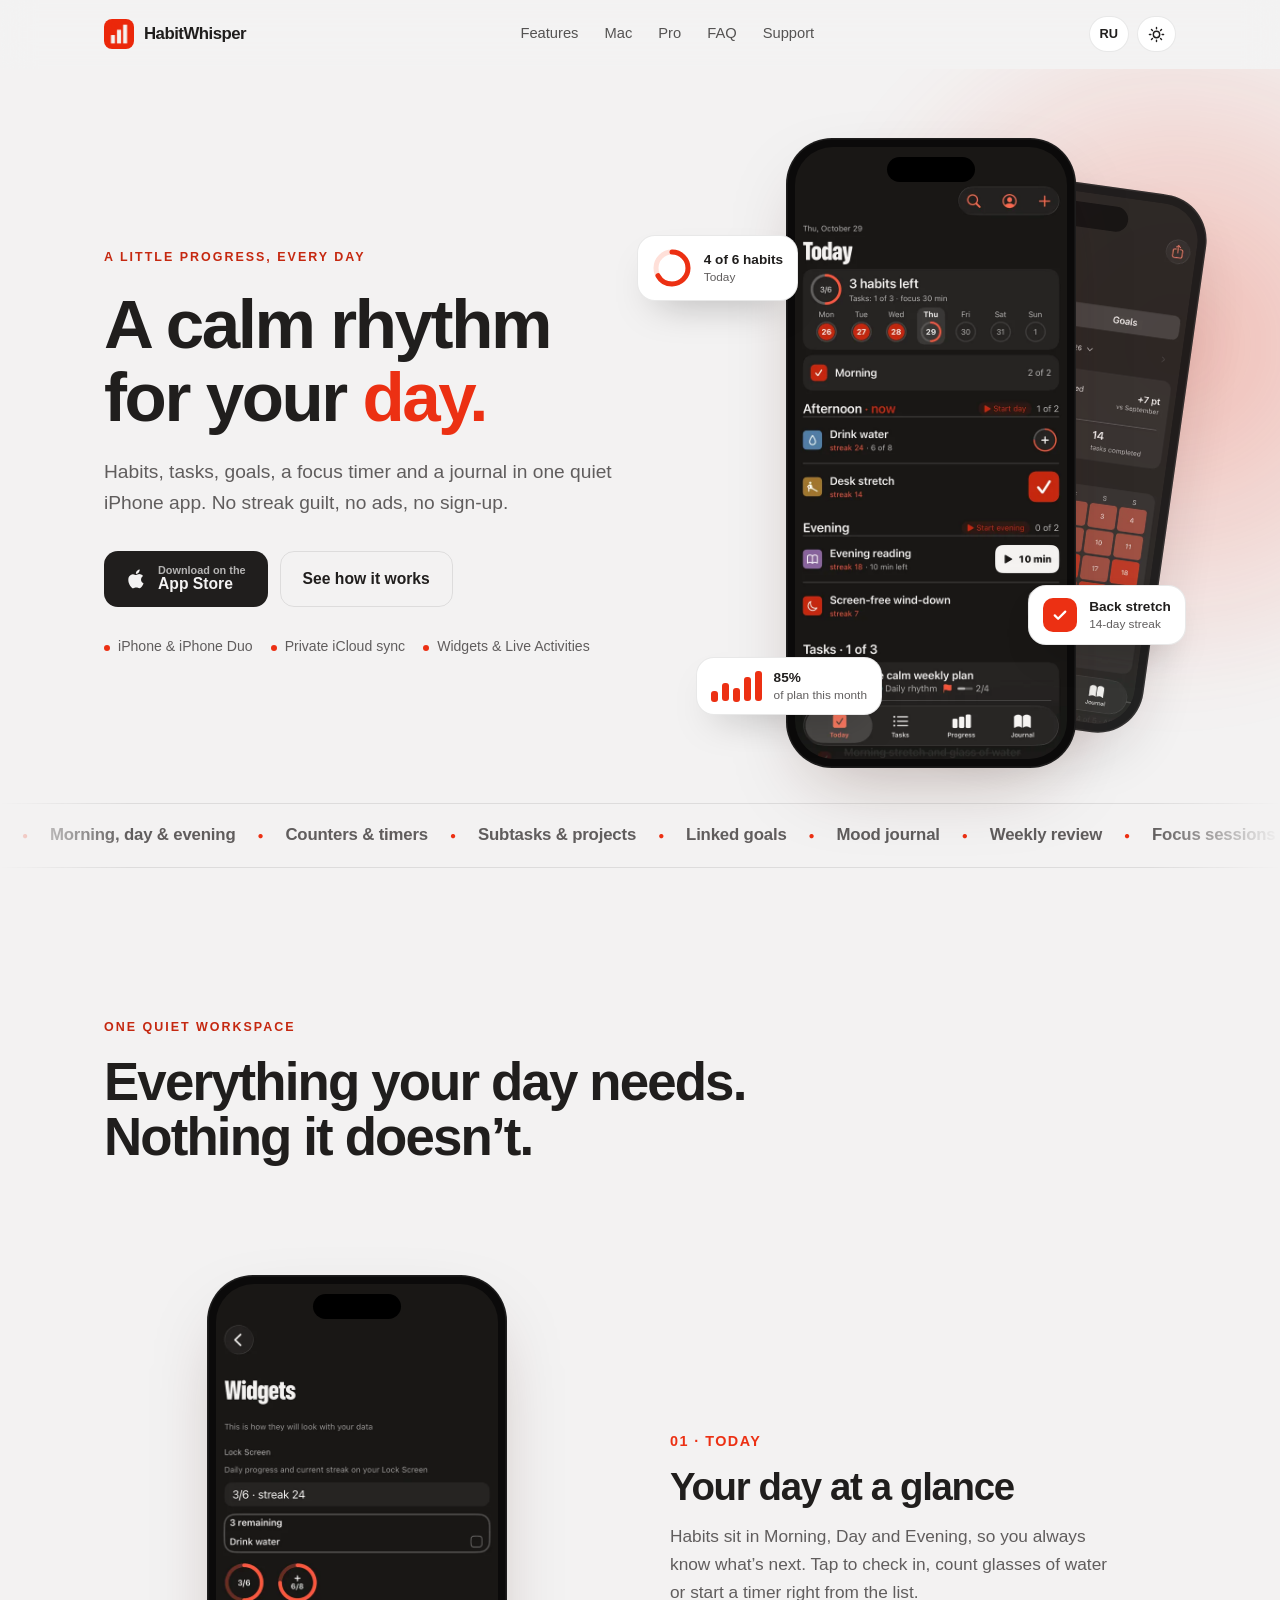
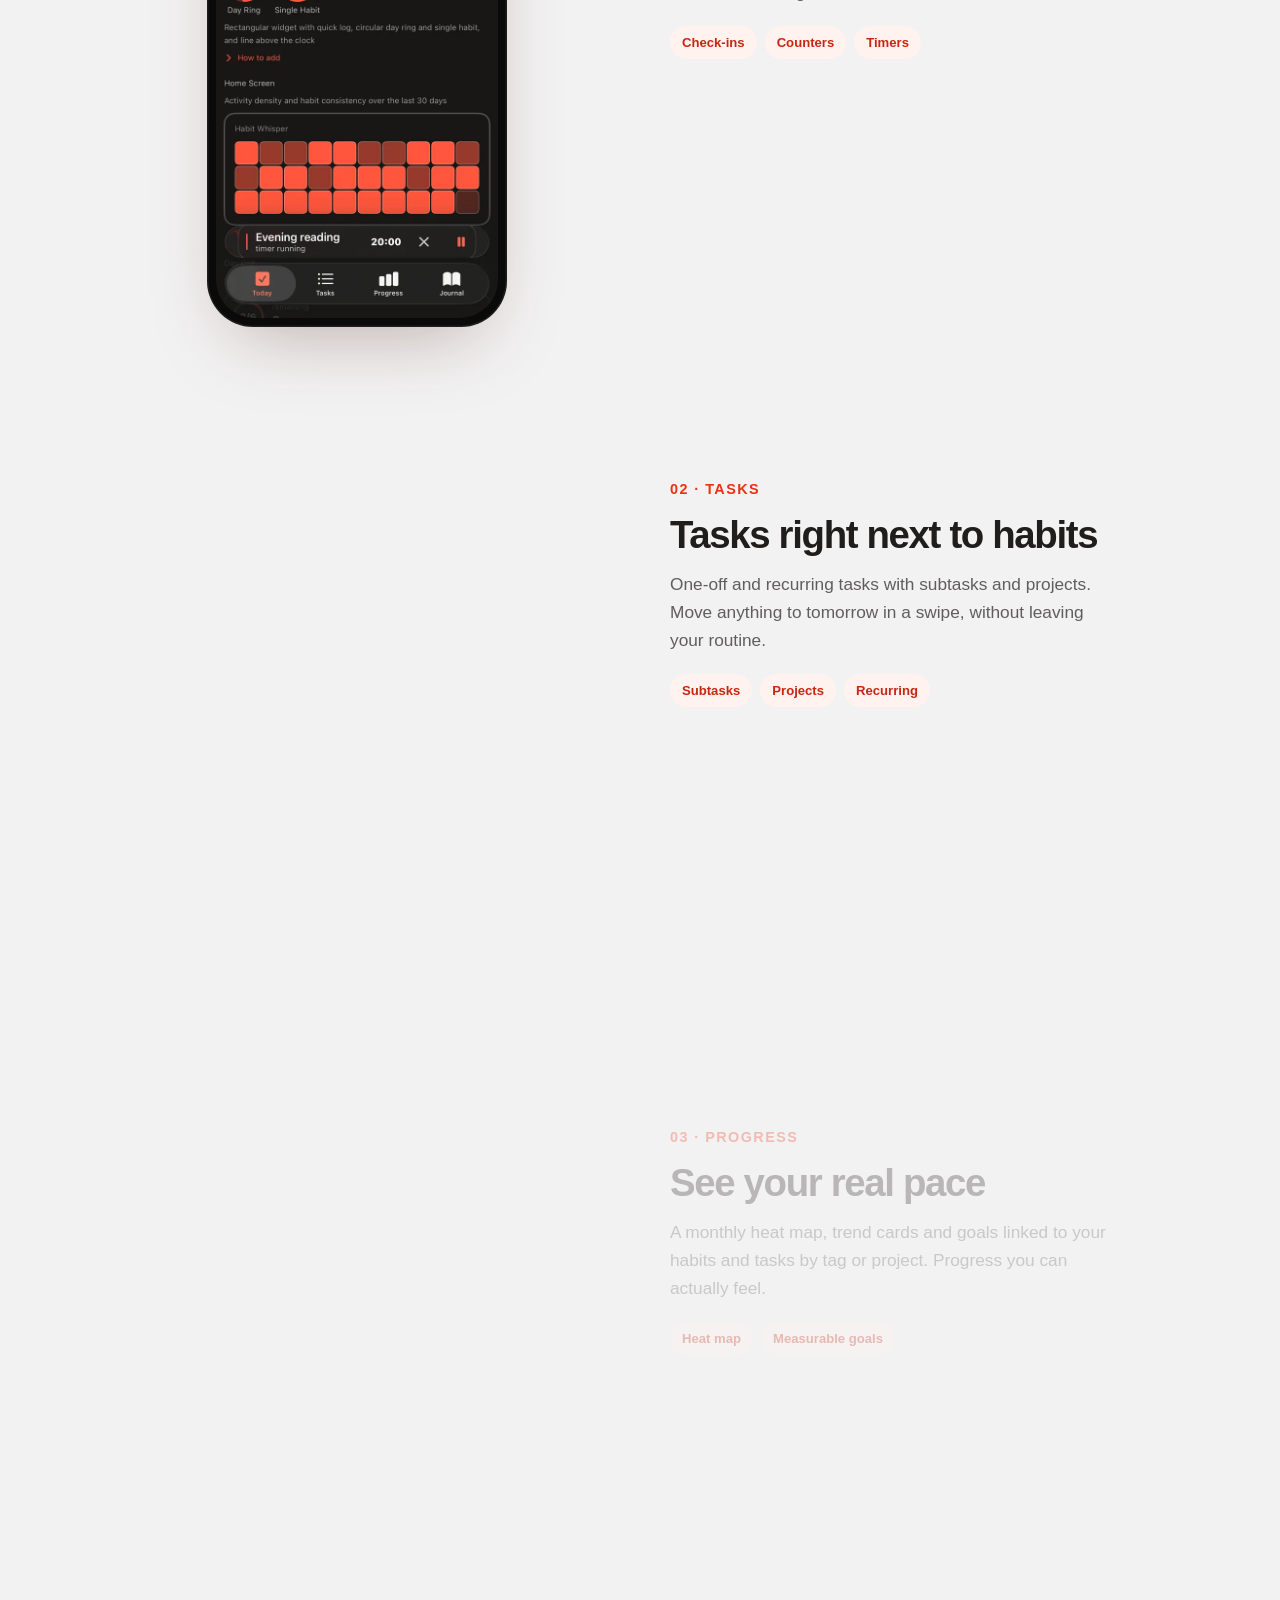
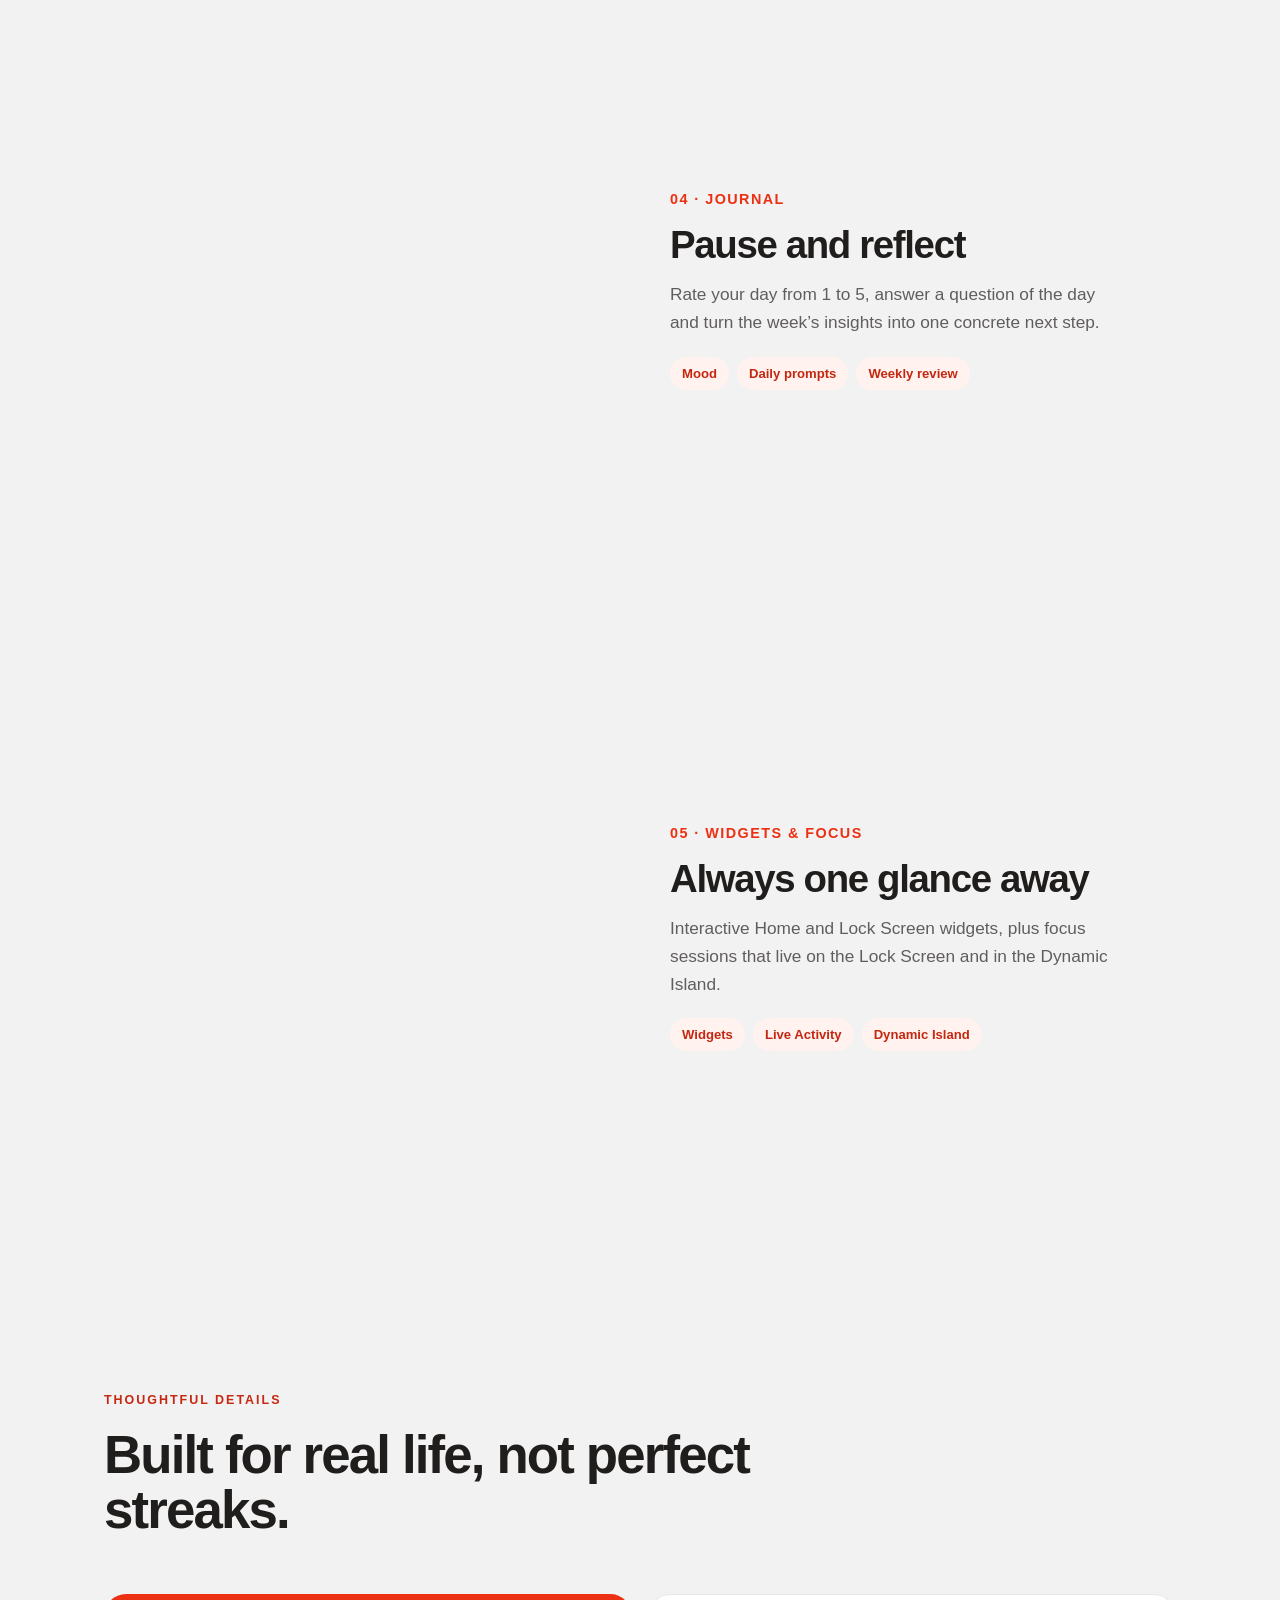
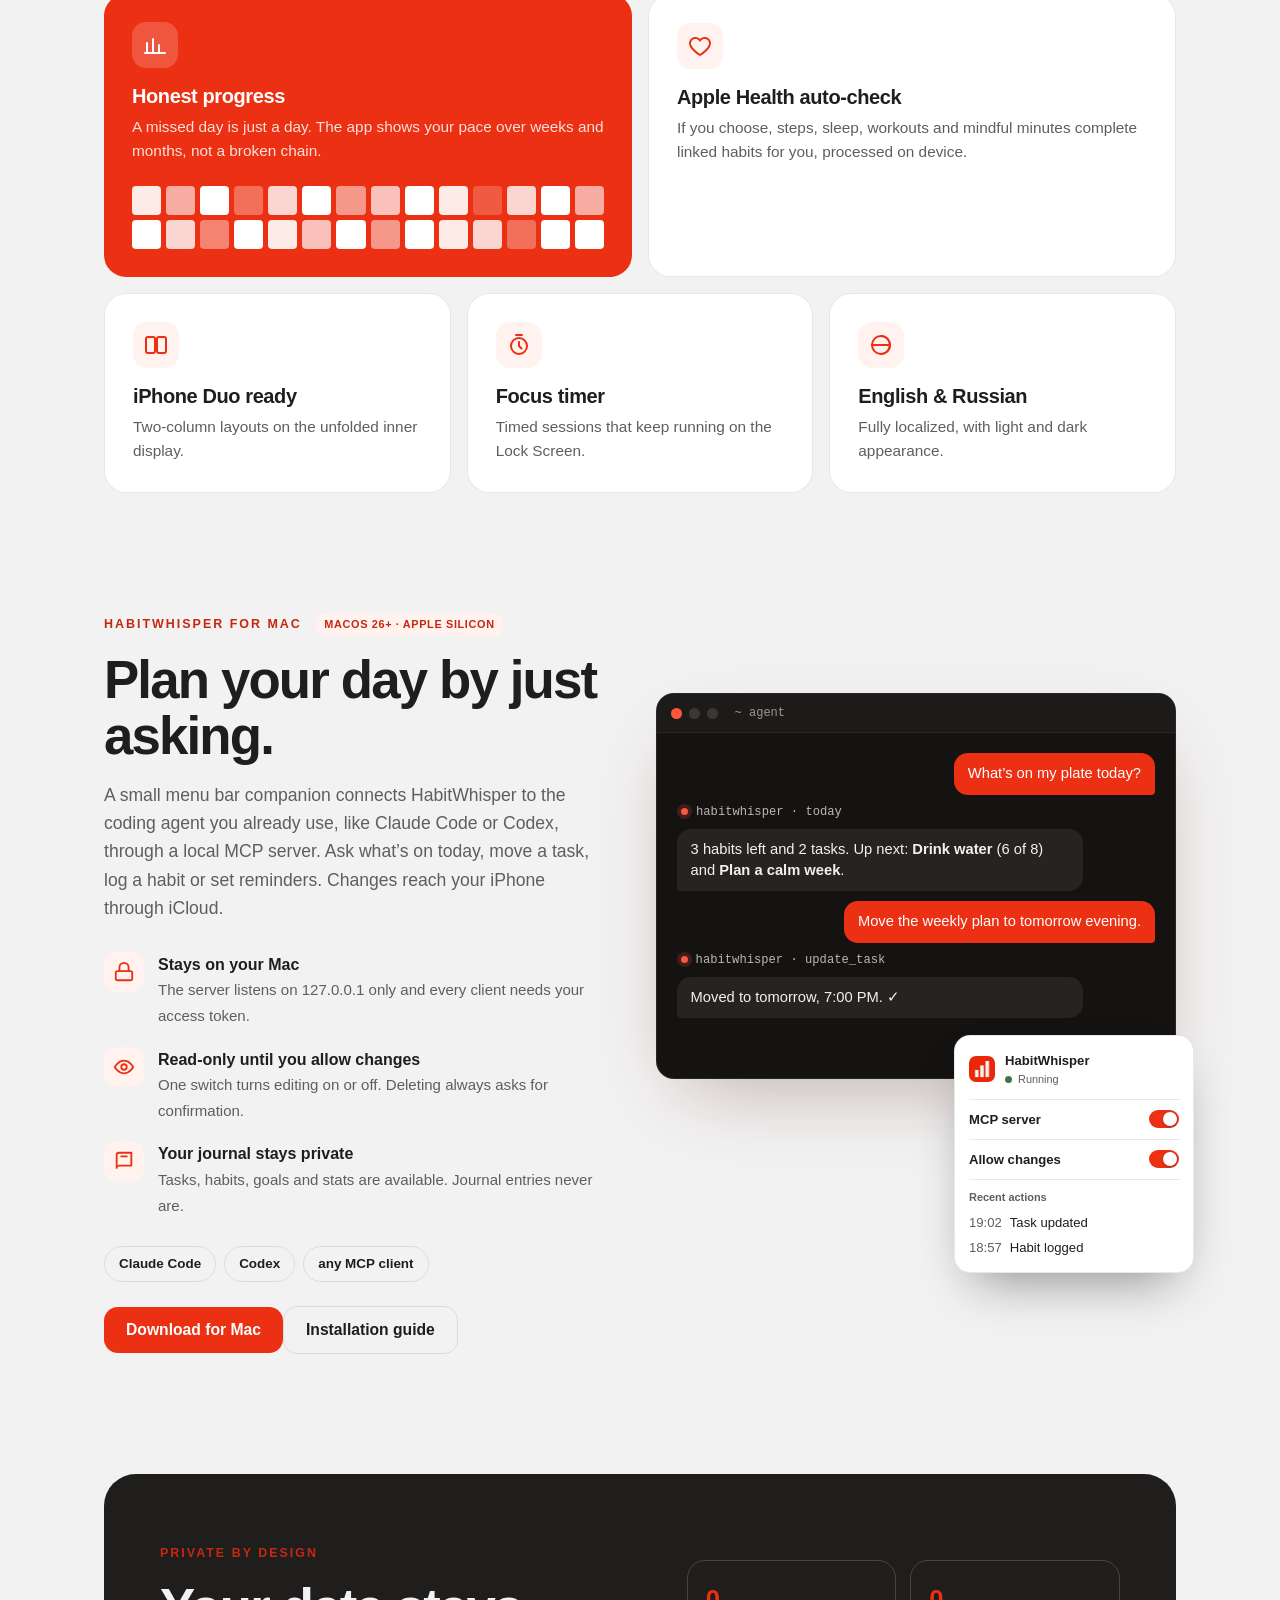
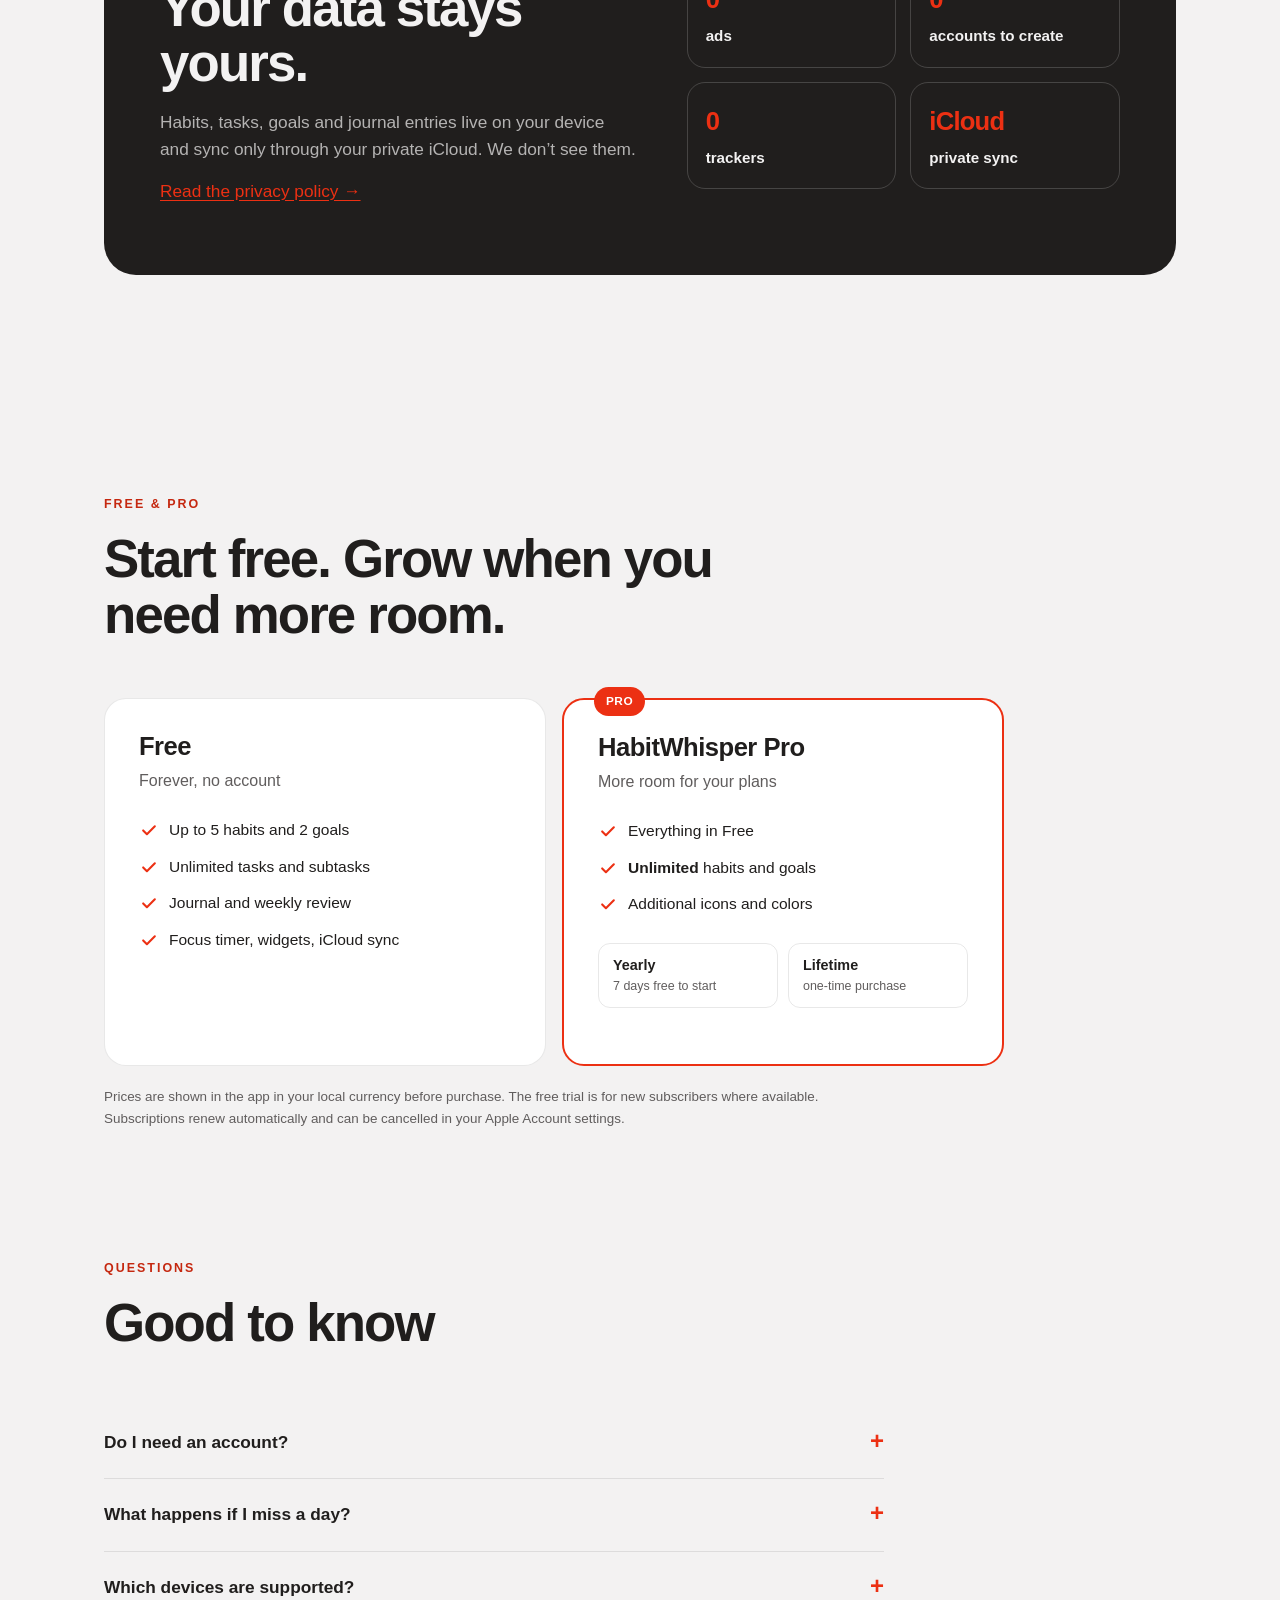
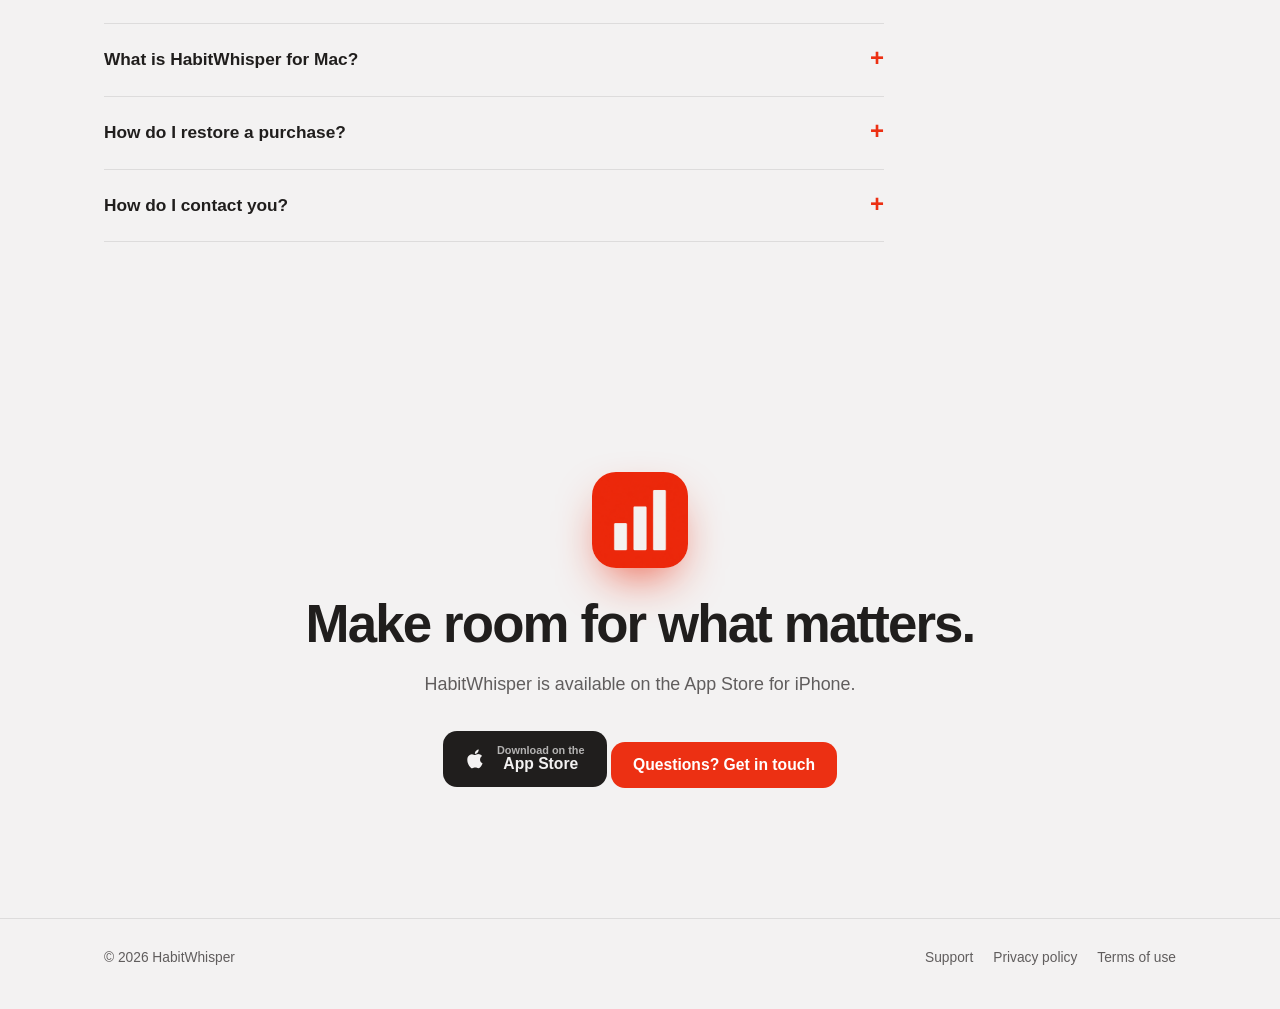
==== commit b8b10b1b: "fix: link to released app in App Store" ====
--- a/index.html
+++ b/index.html
@@ -55,10 +55,8 @@
         <span data-l="ru">Привычки, задачи, цели, фокус-таймер и дневник в одном спокойном приложении для iPhone. Без чувства вины за пропуски, без рекламы и регистрации.</span>
       </p>
       <div class="ctas reveal d3">
-        <a class="button" href="#pricing">
-          <svg viewBox="0 0 24 24" fill="currentColor" aria-hidden="true"><path d="M16.4 12.6c0-2.6 2.1-3.8 2.2-3.9-1.2-1.8-3.1-2-3.7-2-1.6-.2-3.1.9-3.9.9-.8 0-2-.9-3.4-.9-1.7 0-3.3 1-4.2 2.6-1.8 3.1-.5 7.7 1.3 10.2.9 1.2 1.9 2.6 3.2 2.6 1.3-.1 1.8-.8 3.3-.8 1.6 0 2 .8 3.4.8 1.4 0 2.3-1.3 3.1-2.5 1-1.4 1.4-2.8 1.4-2.9 0 0-2.7-1-2.7-4.1zM13.9 4.9c.7-.9 1.2-2 1-3.2-1 0-2.3.7-3 1.6-.7.8-1.2 2-1.1 3.1 1.2.1 2.3-.6 3.1-1.5z"/></svg>
-          <span><small data-l="en">Coming soon to the</small><small data-l="ru">Скоро в</small>App Store</span>
-        </a>
+        <a class="button" data-l="en" href="https://apps.apple.com/us/app/id6808374814"><svg viewBox="0 0 24 24" fill="currentColor" aria-hidden="true"><path d="M16.4 12.6c0-2.6 2.1-3.8 2.2-3.9-1.2-1.8-3.1-2-3.7-2-1.6-.2-3.1.9-3.9.9-.8 0-2-.9-3.4-.9-1.7 0-3.3 1-4.2 2.6-1.8 3.1-.5 7.7 1.3 10.2.9 1.2 1.9 2.6 3.2 2.6 1.3-.1 1.8-.8 3.3-.8 1.6 0 2 .8 3.4.8 1.4 0 2.3-1.3 3.1-2.5 1-1.4 1.4-2.8 1.4-2.9 0 0-2.7-1-2.7-4.1zM13.9 4.9c.7-.9 1.2-2 1-3.2-1 0-2.3.7-3 1.6-.7.8-1.2 2-1.1 3.1 1.2.1 2.3-.6 3.1-1.5z"/></svg><span><small>Download on the</small>App Store</span></a>
+        <a class="button" data-l="ru" href="https://apps.apple.com/ru/app/id6808374814"><svg viewBox="0 0 24 24" fill="currentColor" aria-hidden="true"><path d="M16.4 12.6c0-2.6 2.1-3.8 2.2-3.9-1.2-1.8-3.1-2-3.7-2-1.6-.2-3.1.9-3.9.9-.8 0-2-.9-3.4-.9-1.7 0-3.3 1-4.2 2.6-1.8 3.1-.5 7.7 1.3 10.2.9 1.2 1.9 2.6 3.2 2.6 1.3-.1 1.8-.8 3.3-.8 1.6 0 2 .8 3.4.8 1.4 0 2.3-1.3 3.1-2.5 1-1.4 1.4-2.8 1.4-2.9 0 0-2.7-1-2.7-4.1zM13.9 4.9c.7-.9 1.2-2 1-3.2-1 0-2.3.7-3 1.6-.7.8-1.2 2-1.1 3.1 1.2.1 2.3-.6 3.1-1.5z"/></svg><span><small>Загрузить в</small>App Store</span></a>
         <a class="button ghost" href="#features"><span data-l="en">See how it works</span><span data-l="ru">Как это работает</span></a>
       </div>
       <div class="facts reveal d3">
@@ -328,7 +326,9 @@
   <div class="wrap reveal">
     <img src="assets/icon.png" alt="HabitWhisper icon" width="96" height="96" loading="lazy">
     <h2><span data-l="en">Make room for what matters.</span><span data-l="ru">Освободите место для главного.</span></h2>
-    <p><span data-l="en">HabitWhisper is coming to the App Store for iPhone.</span><span data-l="ru">HabitWhisper скоро появится в App Store для iPhone.</span></p>
+    <p><span data-l="en">HabitWhisper is available on the App Store for iPhone.</span><span data-l="ru">HabitWhisper доступен в App Store для iPhone.</span></p>
+    <a class="button" data-l="en" href="https://apps.apple.com/us/app/id6808374814"><svg viewBox="0 0 24 24" fill="currentColor" aria-hidden="true"><path d="M16.4 12.6c0-2.6 2.1-3.8 2.2-3.9-1.2-1.8-3.1-2-3.7-2-1.6-.2-3.1.9-3.9.9-.8 0-2-.9-3.4-.9-1.7 0-3.3 1-4.2 2.6-1.8 3.1-.5 7.7 1.3 10.2.9 1.2 1.9 2.6 3.2 2.6 1.3-.1 1.8-.8 3.3-.8 1.6 0 2 .8 3.4.8 1.4 0 2.3-1.3 3.1-2.5 1-1.4 1.4-2.8 1.4-2.9 0 0-2.7-1-2.7-4.1zM13.9 4.9c.7-.9 1.2-2 1-3.2-1 0-2.3.7-3 1.6-.7.8-1.2 2-1.1 3.1 1.2.1 2.3-.6 3.1-1.5z"/></svg><span><small>Download on the</small>App Store</span></a>
+    <a class="button" data-l="ru" href="https://apps.apple.com/ru/app/id6808374814"><svg viewBox="0 0 24 24" fill="currentColor" aria-hidden="true"><path d="M16.4 12.6c0-2.6 2.1-3.8 2.2-3.9-1.2-1.8-3.1-2-3.7-2-1.6-.2-3.1.9-3.9.9-.8 0-2-.9-3.4-.9-1.7 0-3.3 1-4.2 2.6-1.8 3.1-.5 7.7 1.3 10.2.9 1.2 1.9 2.6 3.2 2.6 1.3-.1 1.8-.8 3.3-.8 1.6 0 2 .8 3.4.8 1.4 0 2.3-1.3 3.1-2.5 1-1.4 1.4-2.8 1.4-2.9 0 0-2.7-1-2.7-4.1zM13.9 4.9c.7-.9 1.2-2 1-3.2-1 0-2.3.7-3 1.6-.7.8-1.2 2-1.1 3.1 1.2.1 2.3-.6 3.1-1.5z"/></svg><span><small>Загрузить в</small>App Store</span></a>
     <a class="button accent-btn" href="support/"><span data-l="en">Questions? Get in touch</span><span data-l="ru">Есть вопросы? Напишите нам</span></a>
   </div>
 </section>
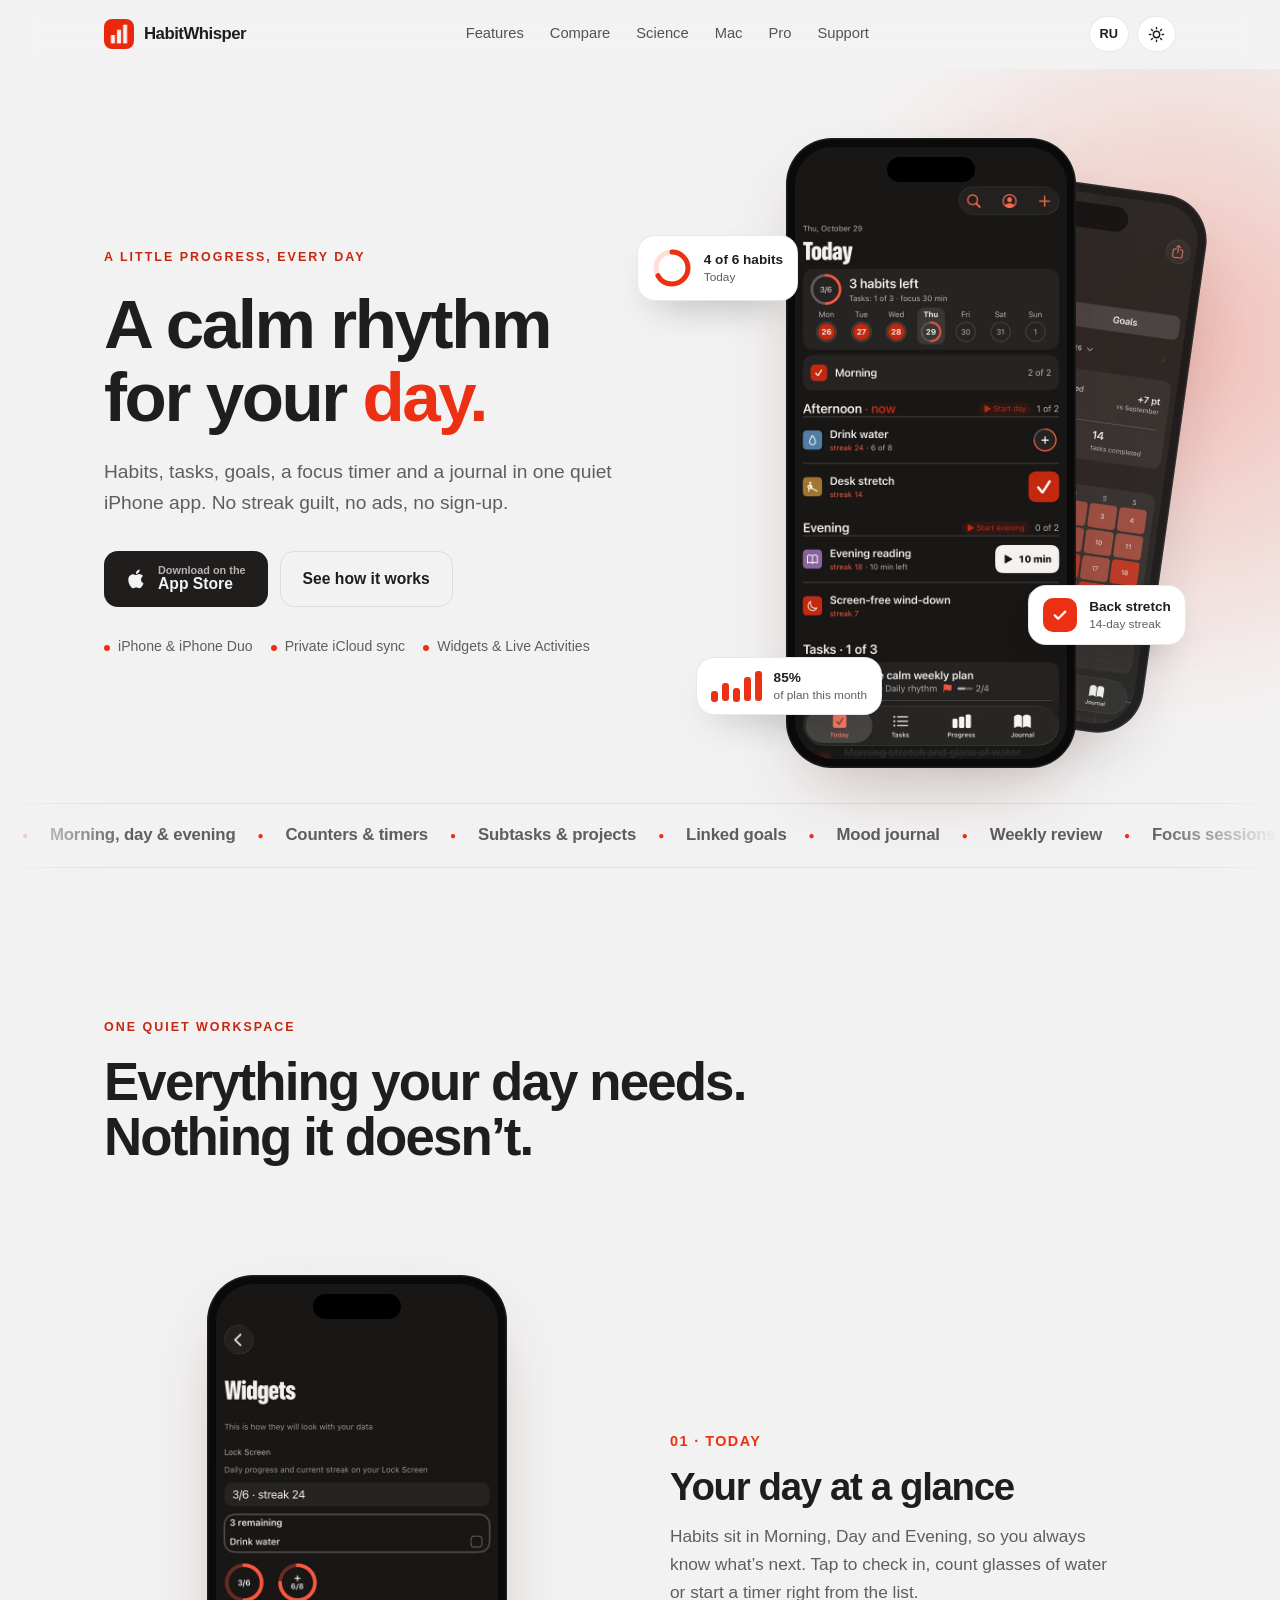
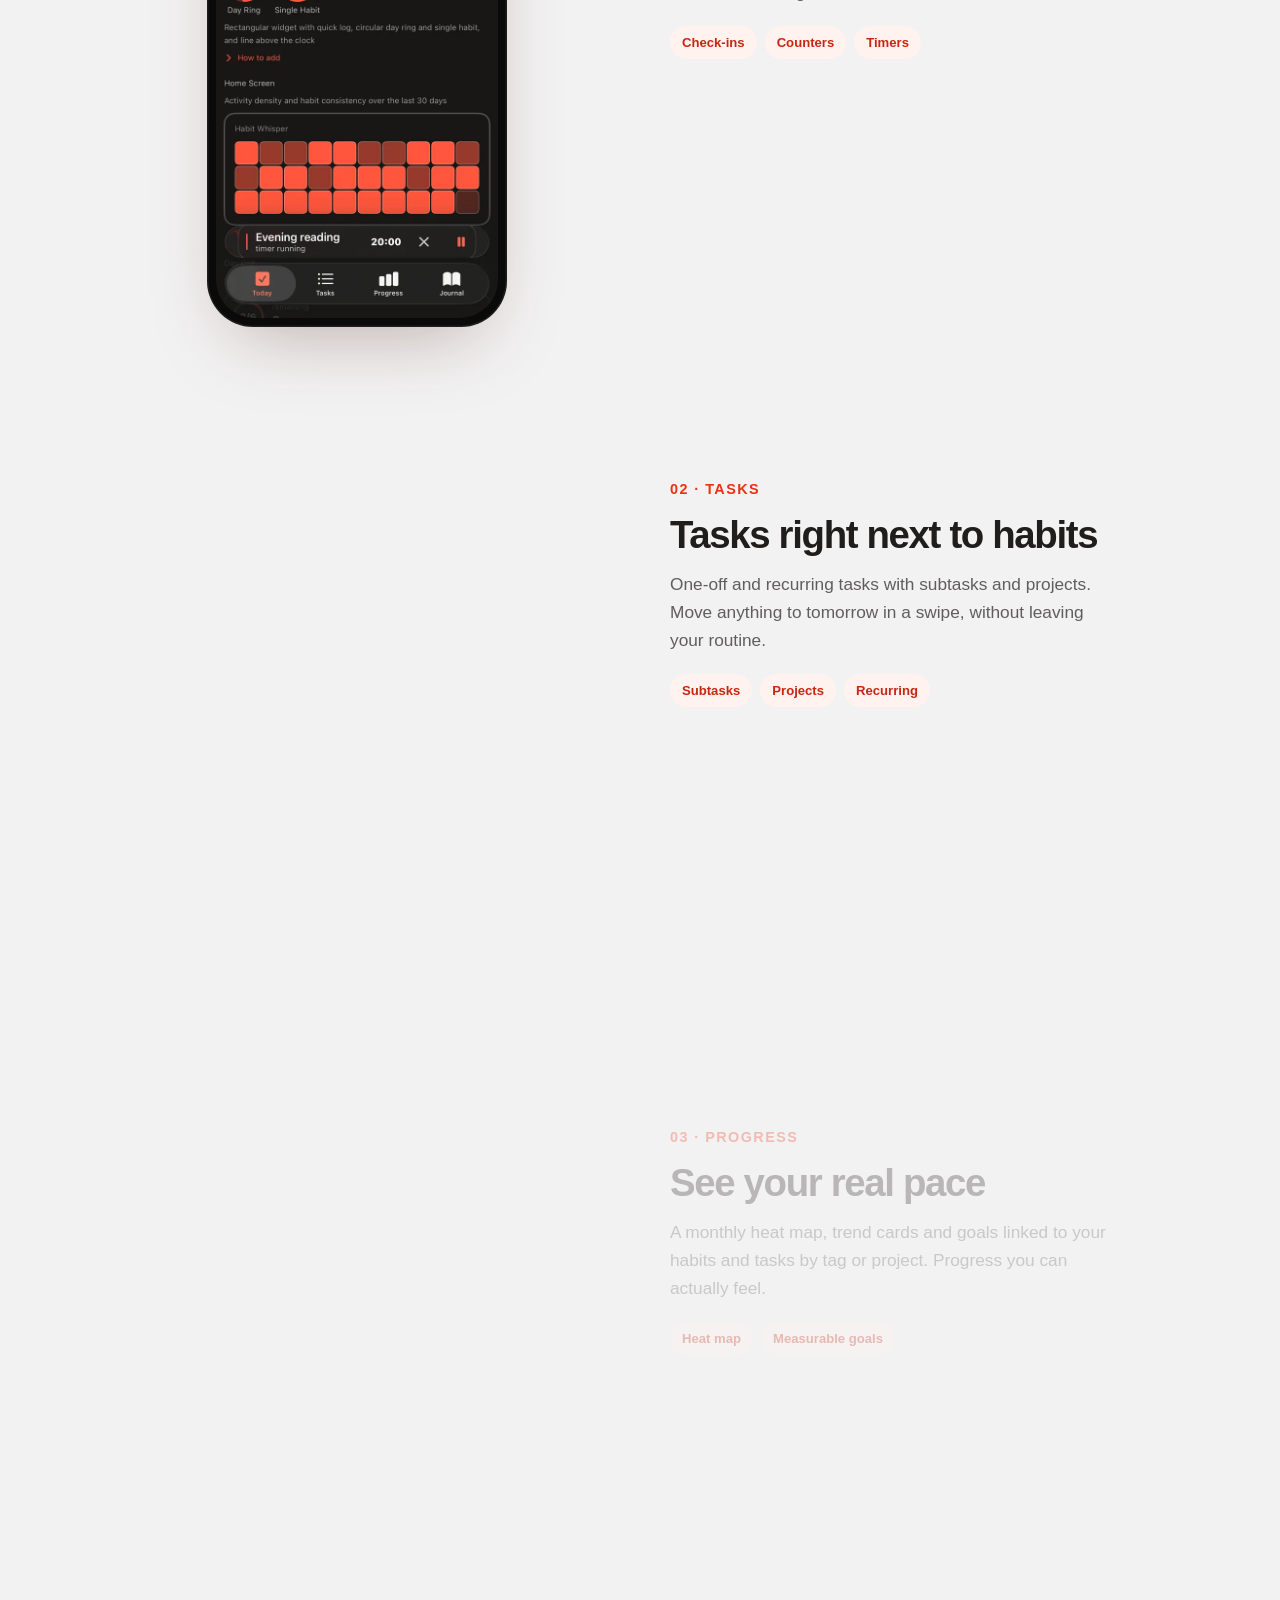
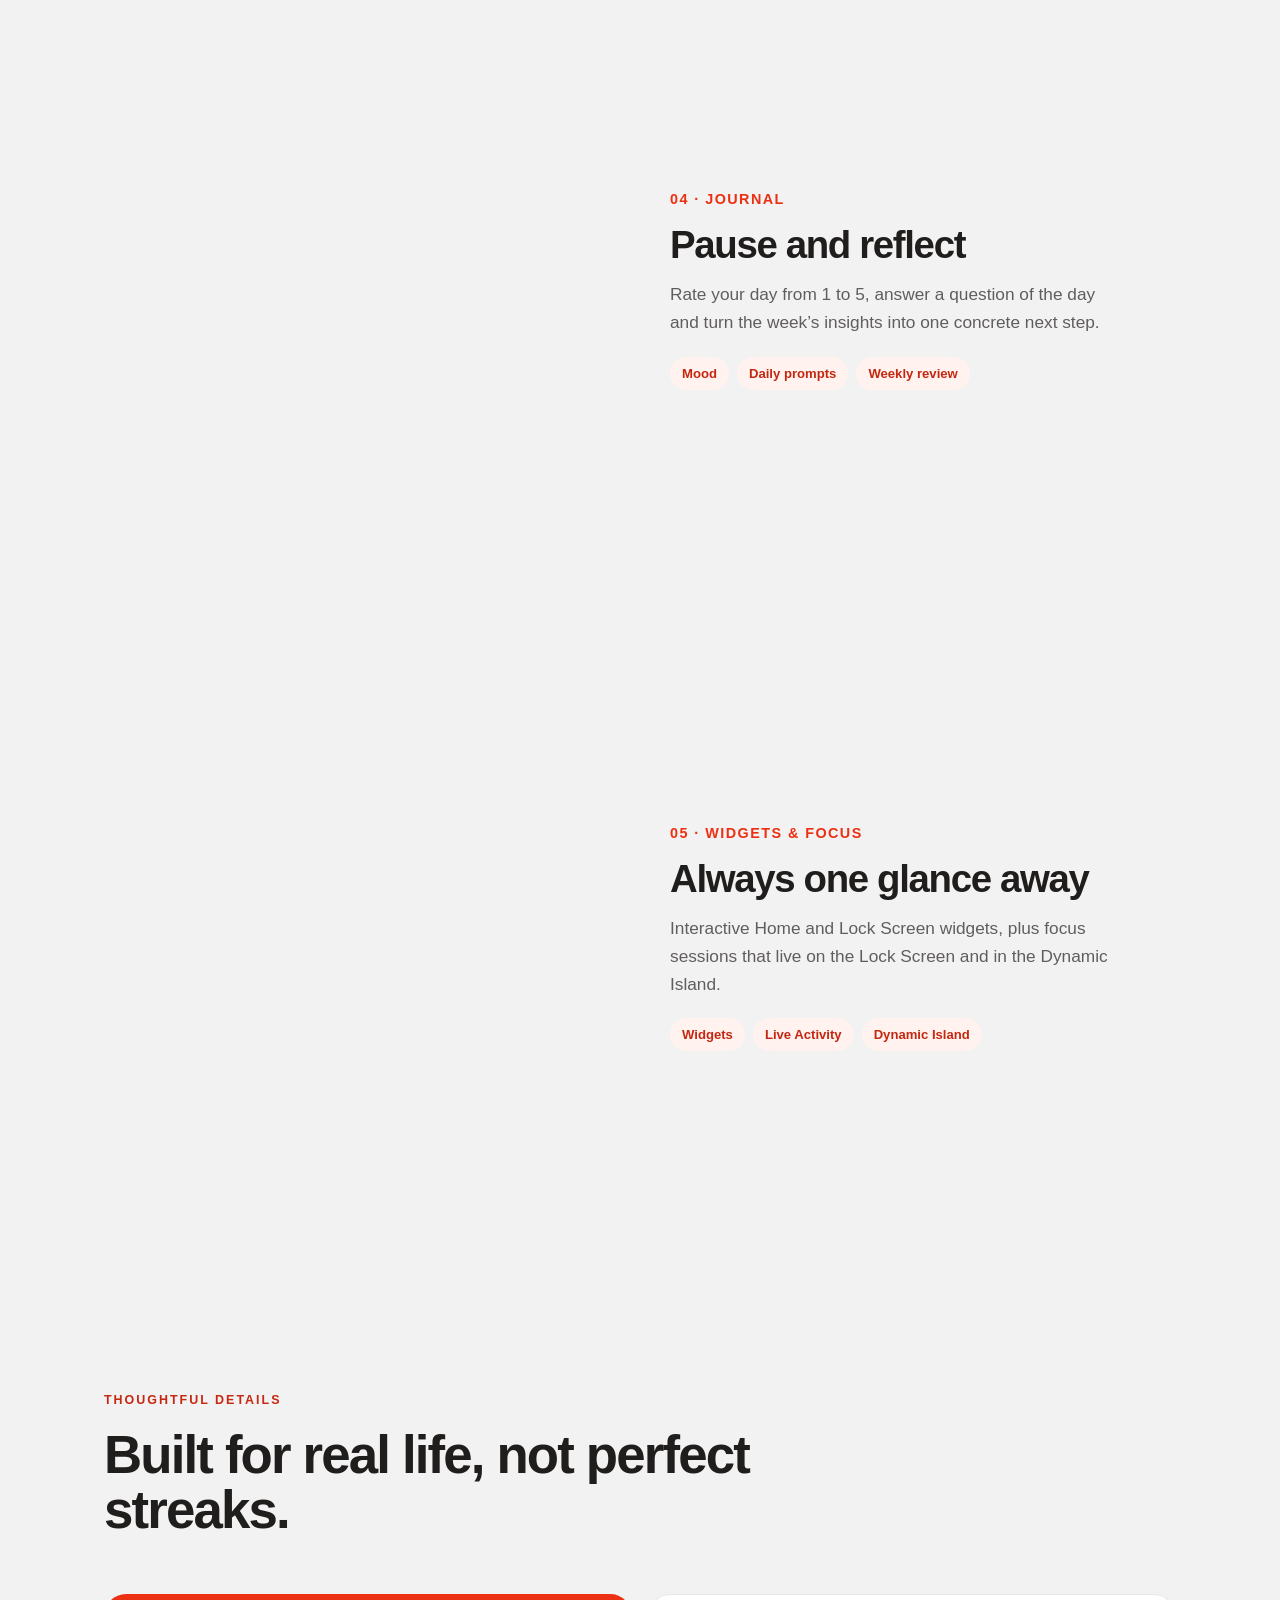
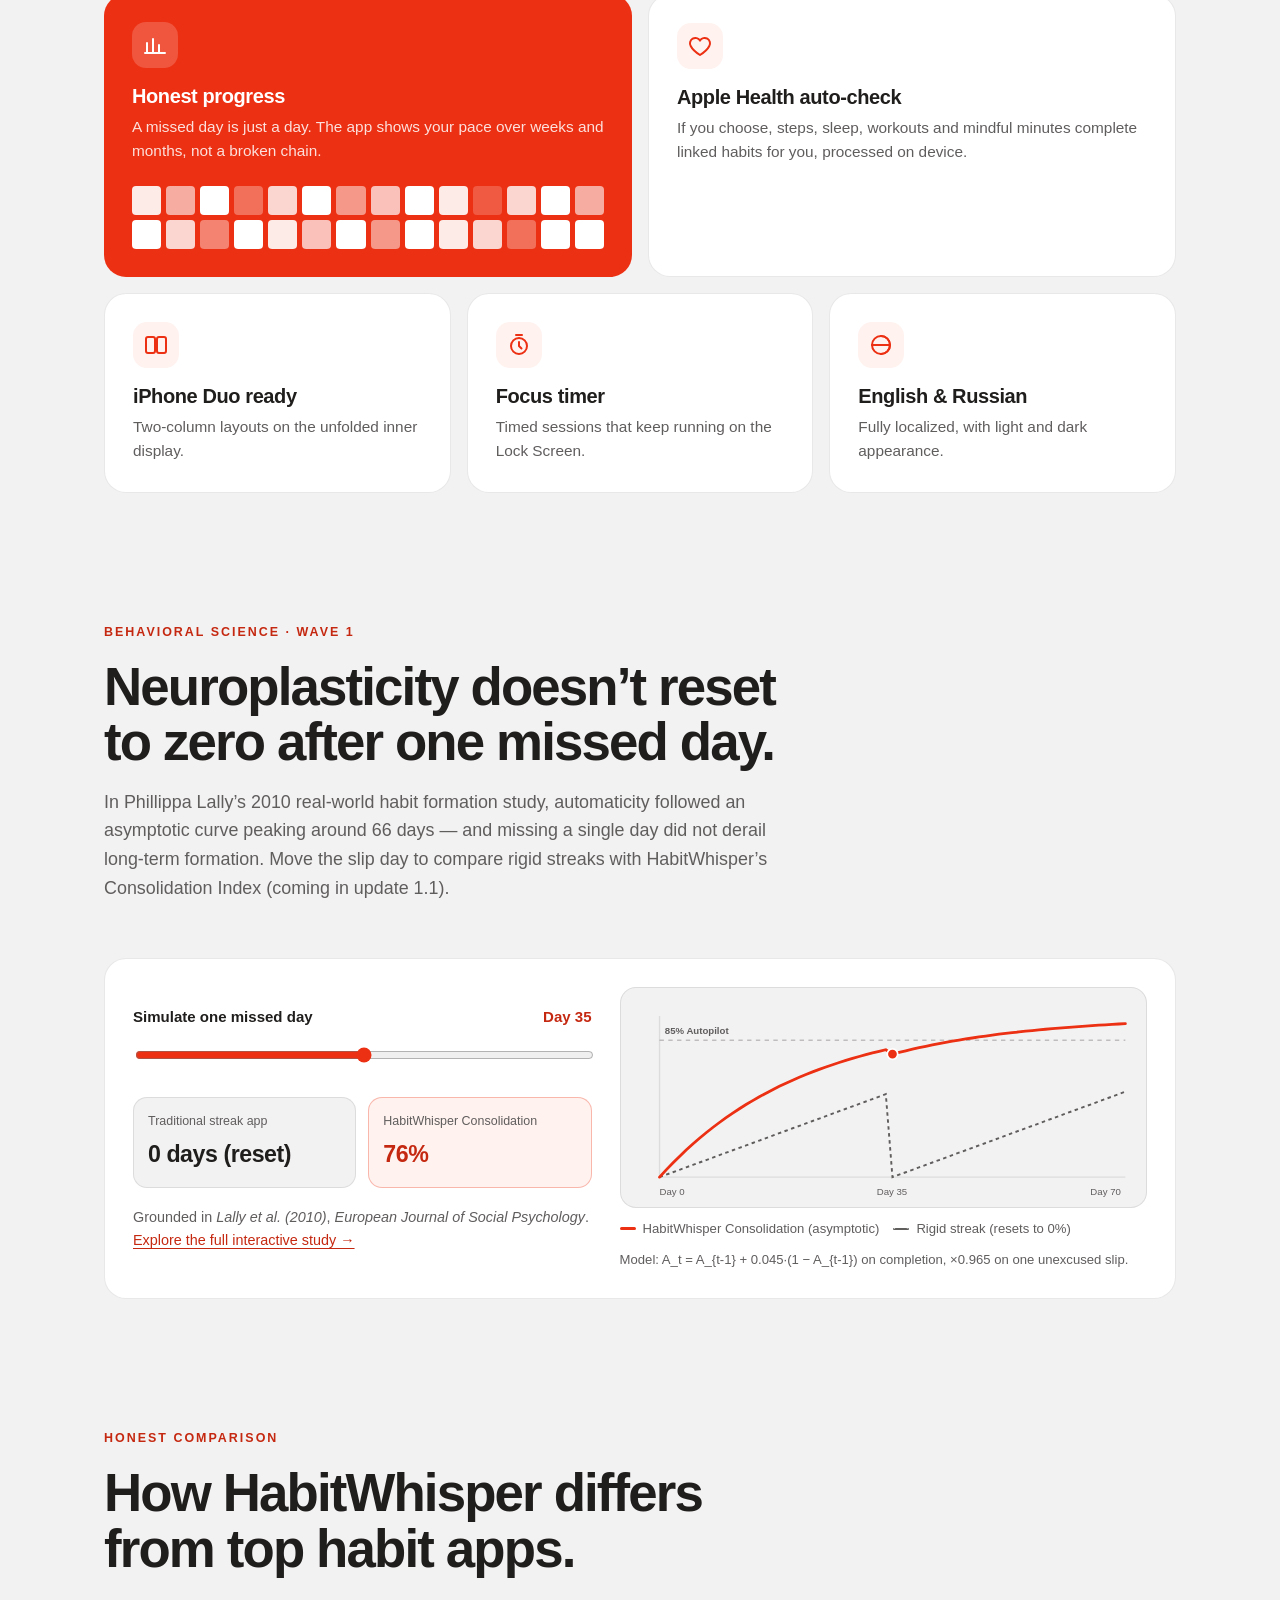
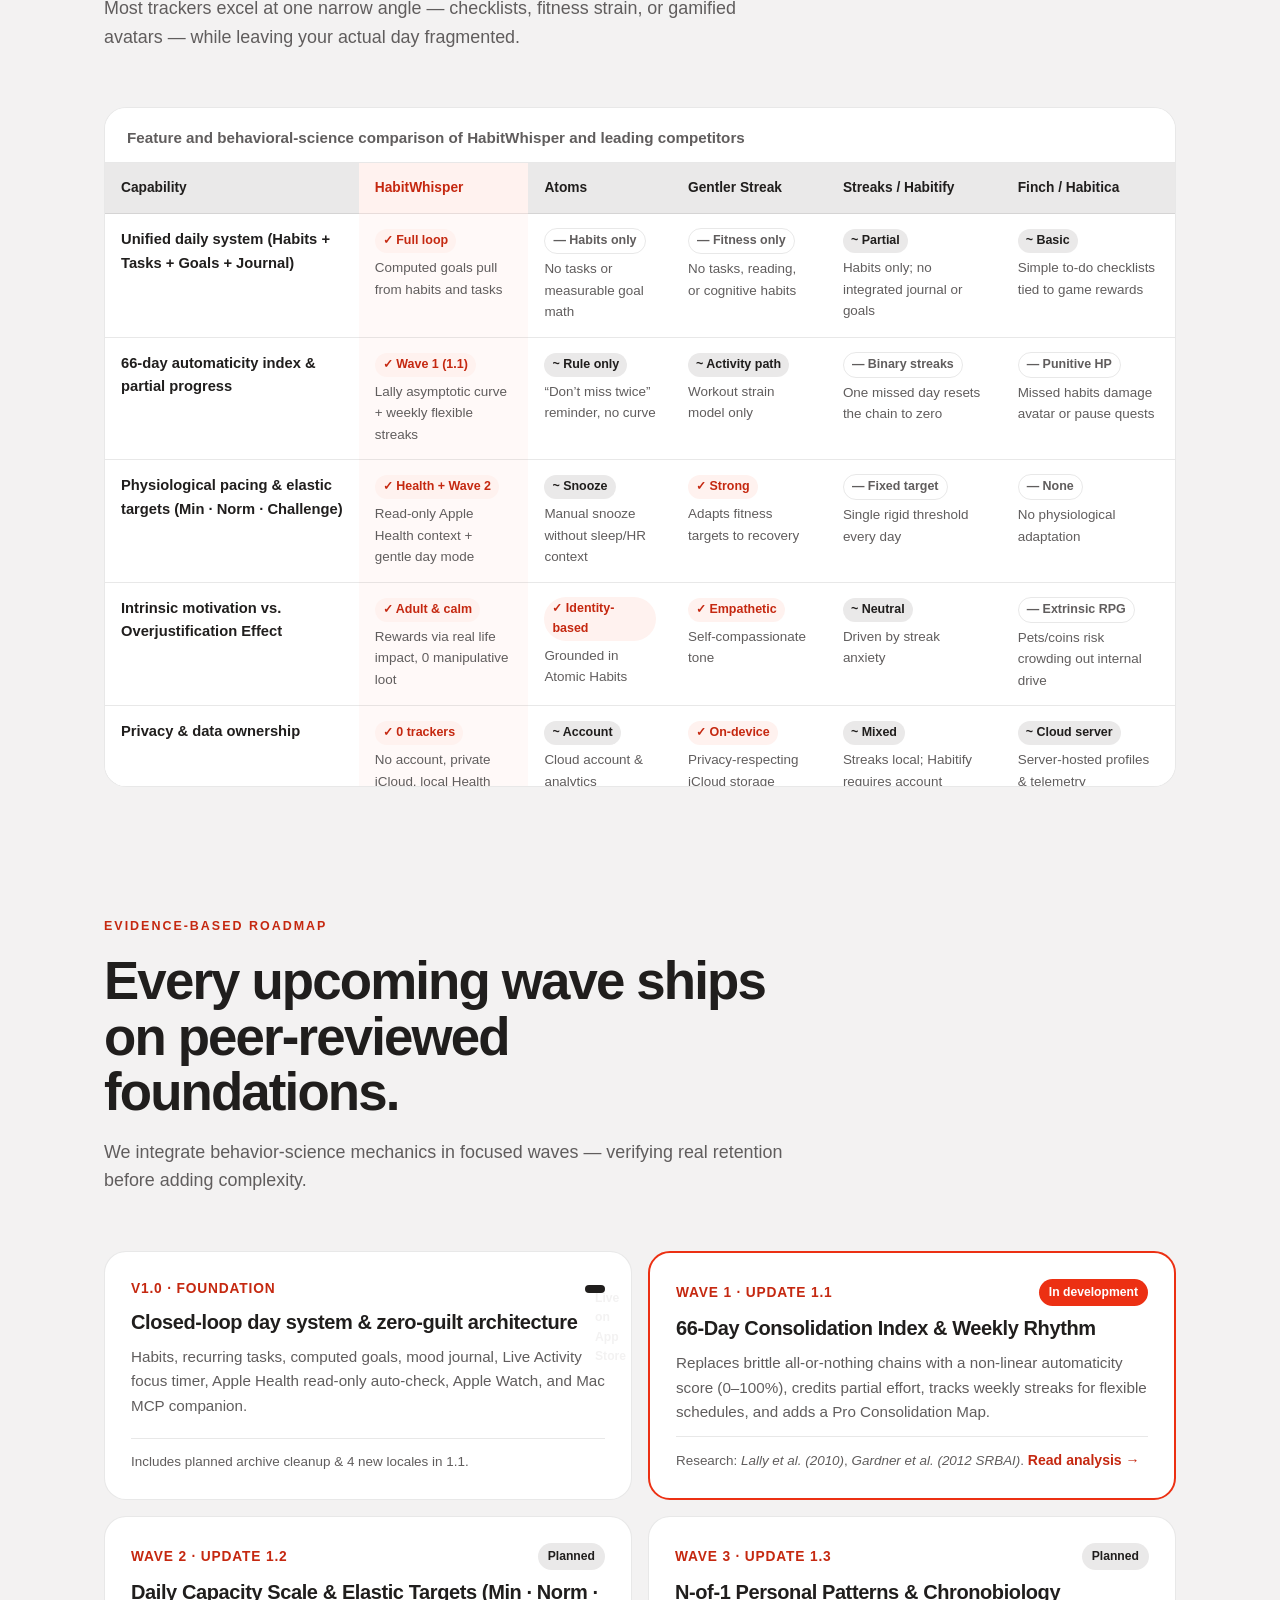
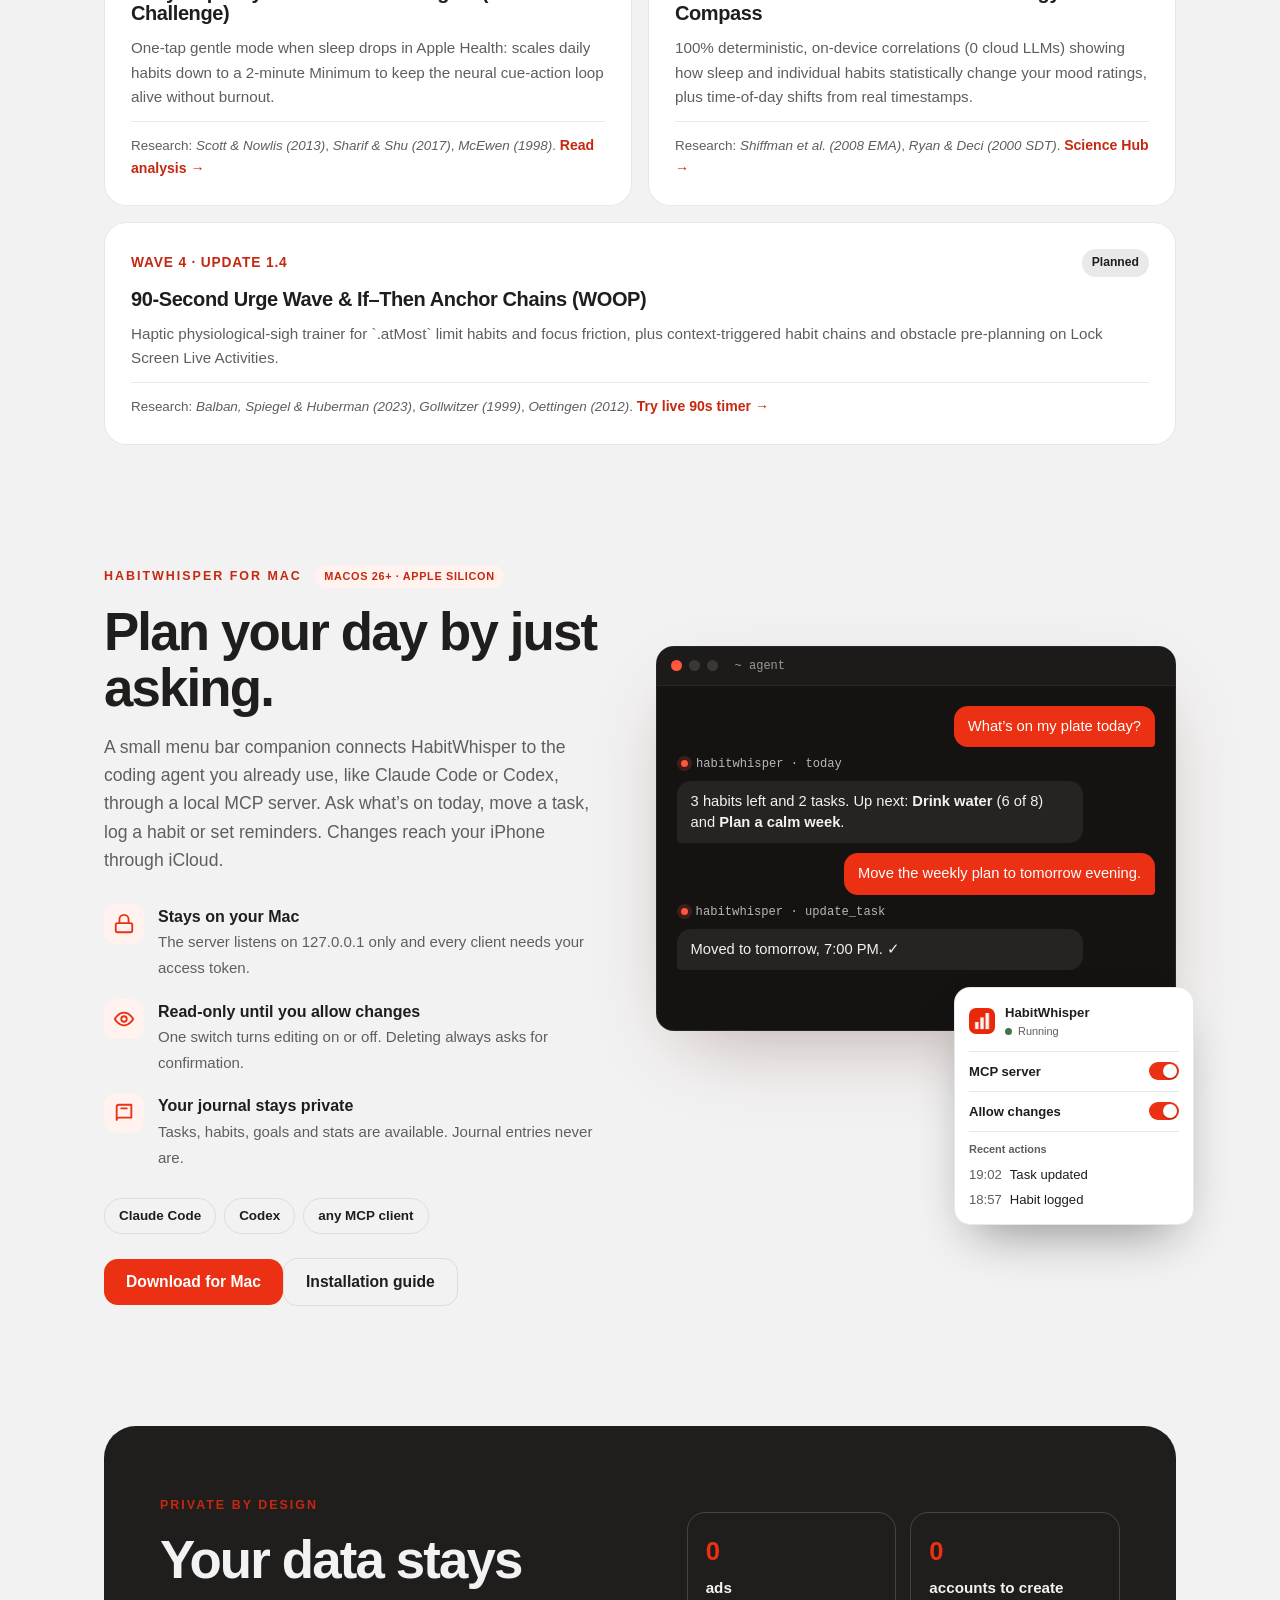
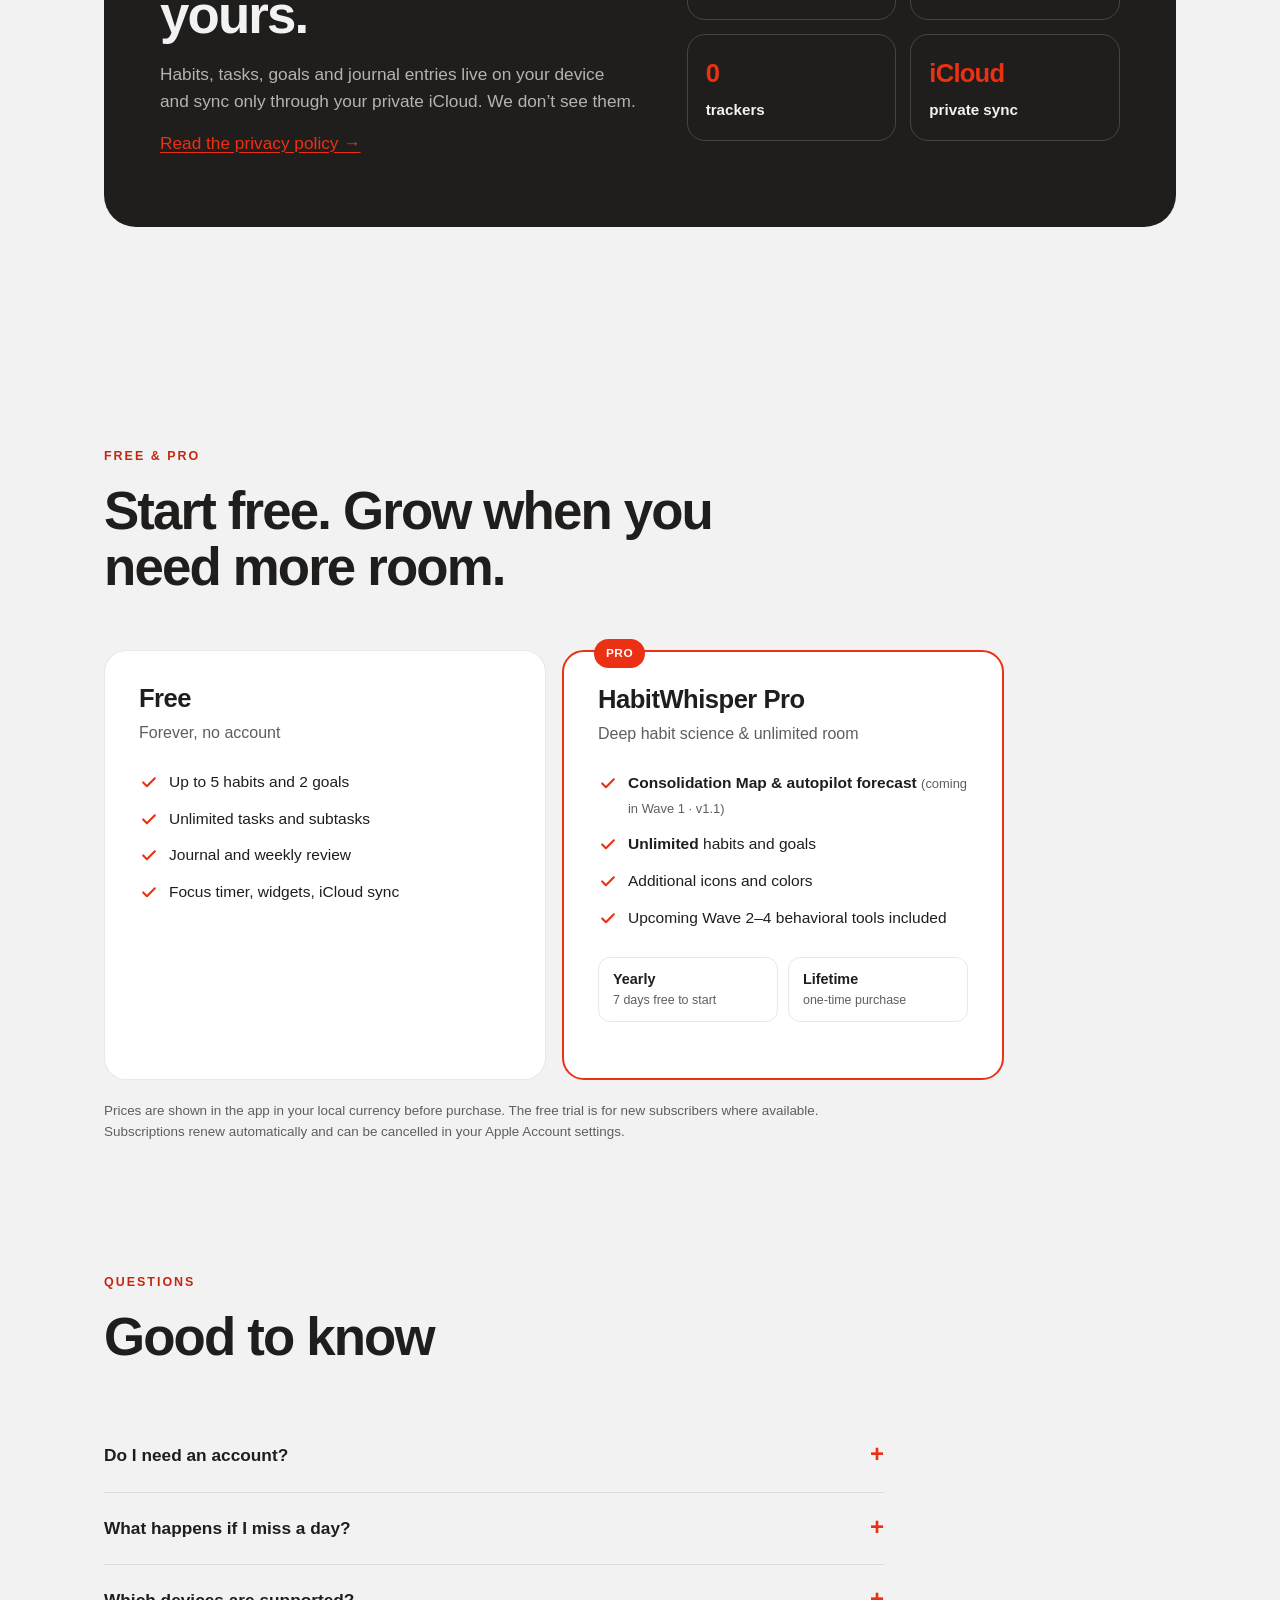
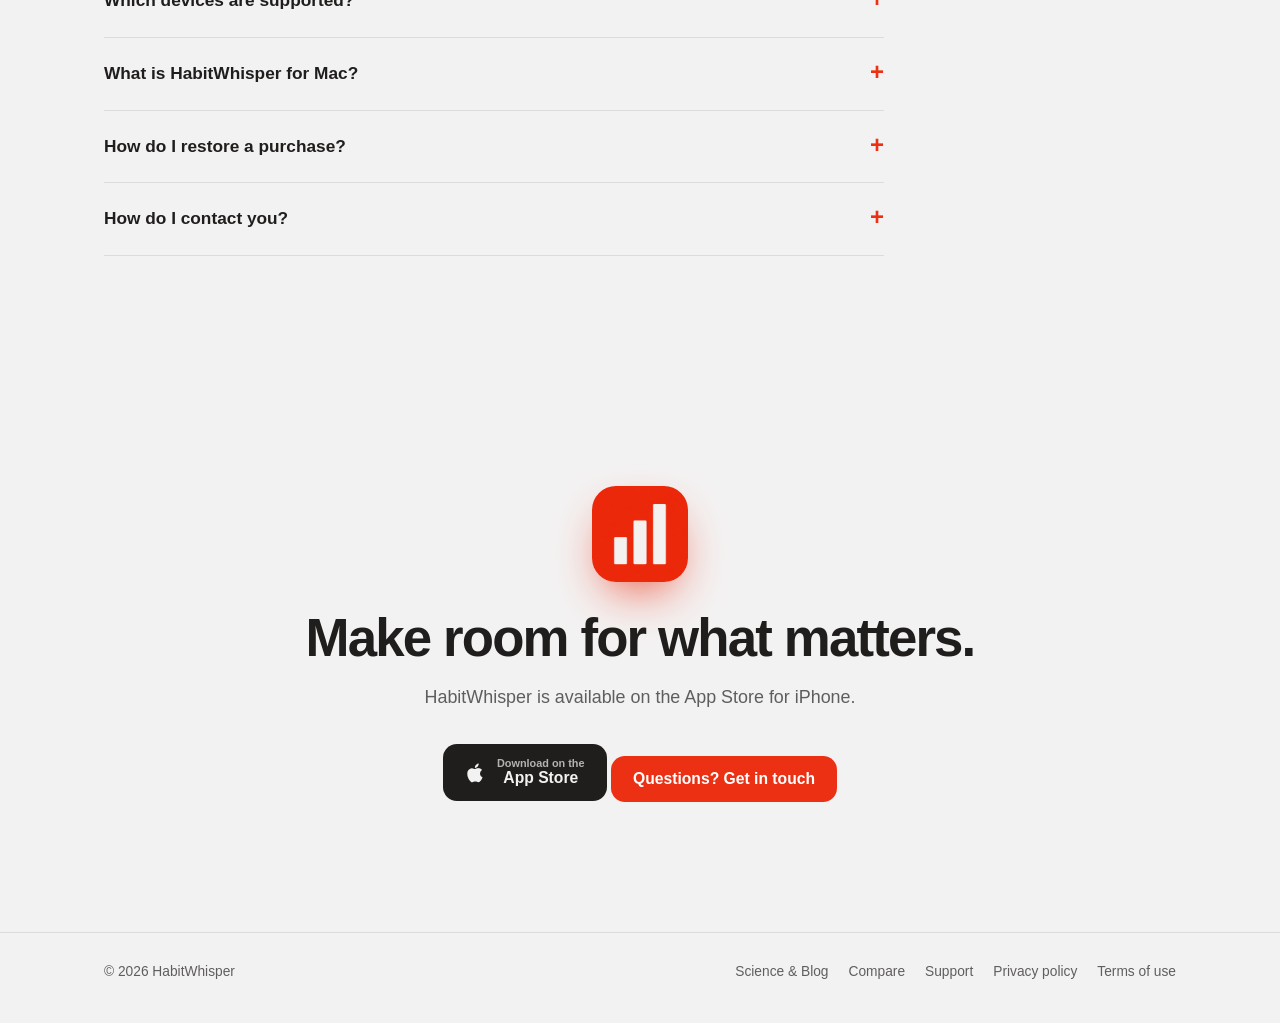
==== commit a2b36696: "feat: add scientific roadmap, competitor comparison, and interactive blog studies" ====
--- a/index.html
+++ b/index.html
@@ -25,9 +25,10 @@
     <a class="brand" href="./"><img src="assets/icon.png" alt="" width="30" height="30">HabitWhisper</a>
     <nav class="nav" aria-label="Navigation">
       <a href="#features"><span data-l="en">Features</span><span data-l="ru">Возможности</span></a>
+      <a href="#compare"><span data-l="en">Compare</span><span data-l="ru">Сравнение</span></a>
+      <a href="science/"><span data-l="en">Science</span><span data-l="ru">Наука</span></a>
       <a href="#mac">Mac</a>
       <a href="#pricing"><span data-l="en">Pro</span><span data-l="ru">Pro</span></a>
-      <a href="#faq"><span data-l="en">FAQ</span><span data-l="ru">Вопросы</span></a>
       <a href="support/"><span data-l="en">Support</span><span data-l="ru">Поддержка</span></a>
     </nav>
     <div class="tools">
@@ -187,6 +188,284 @@
   </div>
 </section>
 
+<section class="section" id="science" style="padding-top:20px">
+  <div class="wrap">
+    <div class="section-head reveal">
+      <div class="eyebrow"><span data-l="en">Behavioral science · Wave 1</span><span data-l="ru">Поведенческая наука · Волна 1</span></div>
+      <h2><span data-l="en">Neuroplasticity doesn’t reset to zero after one missed day.</span><span data-l="ru">Нейропластичность не обнуляется из-за одного пропуска.</span></h2>
+      <p><span data-l="en">In Phillippa Lally’s 2010 real-world habit formation study, automaticity followed an asymptotic curve peaking around 66 days — and missing a single day did not derail long-term formation. Move the slip day to compare rigid streaks with HabitWhisper’s Consolidation Index (coming in update 1.1).</span><span data-l="ru">В исследовании Филиппы Лалли (2010) автоматизм привычки рос по асимптотической кривой с медианой 66 дней, а единичный пропуск практически не разрушал накопленный результат. Подвигайте день сбоя и сравните жёсткий стрик с Индексом укоренения HabitWhisper (готовится в обновлении 1.1).</span></p>
+    </div>
+
+    <div class="lab-card reveal" id="landing-lab">
+      <div class="lab-controls">
+        <div class="control-group">
+          <label class="control-head" for="landing-slip-day">
+            <span><span data-l="en">Simulate one missed day</span><span data-l="ru">День одного пропуска</span></span>
+            <span class="control-val" id="landing-slip-val">Day 35</span>
+          </label>
+          <input class="lab-range" id="landing-slip-day" type="range" min="10" max="60" value="35">
+        </div>
+
+        <div class="lab-kpis">
+          <div class="lab-kpi">
+            <small><span data-l="en">Traditional streak app</span><span data-l="ru">Обычный трекер стриков</span></small>
+            <output id="landing-out-streak" for="landing-slip-day">0 days (reset)</output>
+          </div>
+          <div class="lab-kpi accent-kpi">
+            <small><span data-l="en">HabitWhisper Consolidation</span><span data-l="ru">Укоренение HabitWhisper</span></small>
+            <output id="landing-out-hw" for="landing-slip-day">77%</output>
+          </div>
+        </div>
+
+        <p class="muted" style="font-size:.9rem">
+          <span data-l="en">Grounded in <cite>Lally et al. (2010)</cite>, <em>European Journal of Social Psychology</em>. <a href="science/66-days-automaticity.html">Explore the full interactive study →</a></span>
+          <span data-l="ru">На базе <cite>Lally et al. (2010)</cite>, <em>European Journal of Social Psychology</em>. <a href="science/66-days-automaticity.html">Открыть полный разбор с симулятором →</a></span>
+        </p>
+      </div>
+
+      <figure class="lab-visual">
+        <svg class="lab-svg" viewBox="0 0 600 250" role="img" aria-labelledby="landing-chart-title">
+          <title id="landing-chart-title">Habit automaticity curve compared to traditional streak reset</title>
+          <line x1="44" y1="216" x2="576" y2="216" stroke="var(--line)" stroke-width="1.5"/>
+          <line x1="44" y1="32" x2="44" y2="216" stroke="var(--line)" stroke-width="1.5"/>
+          <line x1="44" y1="59.6" x2="576" y2="59.6" stroke="var(--muted)" stroke-width="1" stroke-dasharray="5 5" opacity="0.6"/>
+          <text id="landing-label-target" x="50" y="53" fill="var(--muted)" font-size="11" font-weight="600">85% Autopilot</text>
+          <text id="landing-label-d0" x="44" y="236" fill="var(--muted)" font-size="11">Day 0</text>
+          <text id="landing-label-d35" x="292" y="236" fill="var(--muted)" font-size="11">Day 35</text>
+          <text id="landing-label-d70" x="536" y="236" fill="var(--muted)" font-size="11">Day 70</text>
+          <path id="landing-curve-streak" fill="none" stroke="var(--muted)" stroke-width="2.2" stroke-dasharray="4 4" d=""/>
+          <path id="landing-curve-hw" fill="none" stroke="var(--accent)" stroke-width="3.2" stroke-linecap="round" d=""/>
+          <circle id="landing-slip-marker" cx="310" cy="70" r="6" fill="var(--accent)" stroke="var(--card)" stroke-width="2"/>
+        </svg>
+        <div class="lab-legend">
+          <span><i class="legend-swatch" style="background:var(--accent)"></i><span data-l="en">HabitWhisper Consolidation (asymptotic)</span><span data-l="ru">Укоренение HabitWhisper (асимптота)</span></span>
+          <span><i class="legend-swatch dashed"></i><span data-l="en">Rigid streak (resets to 0%)</span><span data-l="ru">Жёсткая серия (сброс в 0%)</span></span>
+        </div>
+        <figcaption>
+          <span data-l="en">Model: A_t = A_{t-1} + 0.045·(1 − A_{t-1}) on completion, ×0.965 on one unexcused slip.</span>
+          <span data-l="ru">Модель: A_t = A_{t-1} + 0.045·(1 − A_{t-1}) при выполнении, ×0.965 при одиночном пропуске.</span>
+        </figcaption>
+      </figure>
+    </div>
+  </div>
+</section>
+
+<section class="section" id="compare" style="padding-top:20px">
+  <div class="wrap">
+    <div class="section-head reveal">
+      <div class="eyebrow"><span data-l="en">Honest comparison</span><span data-l="ru">Честное сравнение</span></div>
+      <h2><span data-l="en">How HabitWhisper differs from top habit apps.</span><span data-l="ru">Чем HabitWhisper отличается от топ-приложений.</span></h2>
+      <p><span data-l="en">Most trackers excel at one narrow angle — checklists, fitness strain, or gamified avatars — while leaving your actual day fragmented.</span><span data-l="ru">Большинство трекеров сильны в одной узкой задаче — чеклистах, нагрузке спорта или геймификации — но разрывают ваш день на куски.</span></p>
+    </div>
+
+    <div tabindex="0" role="region" aria-labelledby="compare-caption-en" class="table-wrapper reveal" data-l="en">
+      <table class="compare-table compare-en">
+        <caption id="compare-caption-en">Feature and behavioral-science comparison of HabitWhisper and leading competitors</caption>
+        <thead>
+          <tr>
+            <th scope="col">Capability</th>
+            <th scope="col" class="hw-col">HabitWhisper</th>
+            <th scope="col">Atoms</th>
+            <th scope="col">Gentler Streak</th>
+            <th scope="col">Streaks / Habitify</th>
+            <th scope="col">Finch / Habitica</th>
+          </tr>
+        </thead>
+        <tbody>
+          <tr>
+            <th scope="row">Unified daily system (Habits + Tasks + Goals + Journal)</th>
+            <td class="hw-cell"><span class="cmp-badge yes">✓ Full loop</span><span class="cmp-note">Computed goals pull from habits and tasks</span></td>
+            <td><span class="cmp-badge no">— Habits only</span><span class="cmp-note">No tasks or measurable goal math</span></td>
+            <td><span class="cmp-badge no">— Fitness only</span><span class="cmp-note">No tasks, reading, or cognitive habits</span></td>
+            <td><span class="cmp-badge part">~ Partial</span><span class="cmp-note">Habits only; no integrated journal or goals</span></td>
+            <td><span class="cmp-badge part">~ Basic</span><span class="cmp-note">Simple to-do checklists tied to game rewards</span></td>
+          </tr>
+          <tr>
+            <th scope="row">66-day automaticity index &amp; partial progress</th>
+            <td class="hw-cell"><span class="cmp-badge yes">✓ Wave 1 (1.1)</span><span class="cmp-note">Lally asymptotic curve + weekly flexible streaks</span></td>
+            <td><span class="cmp-badge part">~ Rule only</span><span class="cmp-note">“Don’t miss twice” reminder, no curve</span></td>
+            <td><span class="cmp-badge part">~ Activity path</span><span class="cmp-note">Workout strain model only</span></td>
+            <td><span class="cmp-badge no">— Binary streaks</span><span class="cmp-note">One missed day resets the chain to zero</span></td>
+            <td><span class="cmp-badge no">— Punitive HP</span><span class="cmp-note">Missed habits damage avatar or pause quests</span></td>
+          </tr>
+          <tr>
+            <th scope="row">Physiological pacing &amp; elastic targets (Min · Norm · Challenge)</th>
+            <td class="hw-cell"><span class="cmp-badge yes">✓ Health + Wave 2</span><span class="cmp-note">Read-only Apple Health context + gentle day mode</span></td>
+            <td><span class="cmp-badge part">~ Snooze</span><span class="cmp-note">Manual snooze without sleep/HR context</span></td>
+            <td><span class="cmp-badge yes">✓ Strong</span><span class="cmp-note">Adapts fitness targets to recovery</span></td>
+            <td><span class="cmp-badge no">— Fixed target</span><span class="cmp-note">Single rigid threshold every day</span></td>
+            <td><span class="cmp-badge no">— None</span><span class="cmp-note">No physiological adaptation</span></td>
+          </tr>
+          <tr>
+            <th scope="row">Intrinsic motivation vs. Overjustification Effect</th>
+            <td class="hw-cell"><span class="cmp-badge yes">✓ Adult &amp; calm</span><span class="cmp-note">Rewards via real life impact, 0 manipulative loot</span></td>
+            <td><span class="cmp-badge yes">✓ Identity-based</span><span class="cmp-note">Grounded in Atomic Habits</span></td>
+            <td><span class="cmp-badge yes">✓ Empathetic</span><span class="cmp-note">Self-compassionate tone</span></td>
+            <td><span class="cmp-badge part">~ Neutral</span><span class="cmp-note">Driven by streak anxiety</span></td>
+            <td><span class="cmp-badge no">— Extrinsic RPG</span><span class="cmp-note">Pets/coins risk crowding out internal drive</span></td>
+          </tr>
+          <tr>
+            <th scope="row">Privacy &amp; data ownership</th>
+            <td class="hw-cell"><span class="cmp-badge yes">✓ 0 trackers</span><span class="cmp-note">No account, private iCloud, local Health memory</span></td>
+            <td><span class="cmp-badge part">~ Account</span><span class="cmp-note">Cloud account &amp; analytics</span></td>
+            <td><span class="cmp-badge yes">✓ On-device</span><span class="cmp-note">Privacy-respecting iCloud storage</span></td>
+            <td><span class="cmp-badge part">~ Mixed</span><span class="cmp-note">Streaks local; Habitify requires account</span></td>
+            <td><span class="cmp-badge part">~ Cloud server</span><span class="cmp-note">Server-hosted profiles &amp; telemetry</span></td>
+          </tr>
+          <tr>
+            <th scope="row">Apple ecosystem &amp; AI agent MCP</th>
+            <td class="hw-cell"><span class="cmp-badge yes">✓ Native + MCP</span><span class="cmp-note">Live Activity, Watch, Control Center, Mac MCP</span></td>
+            <td><span class="cmp-badge part">~ Basic widgets</span><span class="cmp-note">Standard iOS/Android widgets</span></td>
+            <td><span class="cmp-badge yes">✓ Watch &amp; widgets</span><span class="cmp-note">Deep Apple Watch fitness UI</span></td>
+            <td><span class="cmp-badge yes">✓ Widgets</span><span class="cmp-note">Good Siri/Watch shortcuts, no Mac MCP</span></td>
+            <td><span class="cmp-badge no">— Mobile UI</span><span class="cmp-note">No Dynamic Island focus or local MCP</span></td>
+          </tr>
+        </tbody>
+      </table>
+    </div>
+
+    <div tabindex="0" role="region" aria-labelledby="compare-caption-ru" class="table-wrapper reveal" data-l="ru">
+      <table class="compare-table compare-ru">
+        <caption id="compare-caption-ru">Сравнение возможностей и научного подхода HabitWhisper с ведущими конкурентами</caption>
+        <thead>
+          <tr>
+            <th scope="col">Критерий</th>
+            <th scope="col" class="hw-col">HabitWhisper</th>
+            <th scope="col">Atoms</th>
+            <th scope="col">Gentler Streak</th>
+            <th scope="col">Streaks / Habitify</th>
+            <th scope="col">Finch / Habitica</th>
+          </tr>
+        </thead>
+        <tbody>
+          <tr>
+            <th scope="row">Единый контур: Привычки + Задачи + Цели + Дневник</th>
+            <td class="hw-cell"><span class="cmp-badge yes">✓ Полный цикл</span><span class="cmp-note">Цели сами считают прогресс из привычек и задач</span></td>
+            <td><span class="cmp-badge no">— Только привычки</span><span class="cmp-note">Нет задач и связки с измеримыми целями</span></td>
+            <td><span class="cmp-badge no">— Только спорт</span><span class="cmp-note">Нет чтения, задач, фокуса и дневника</span></td>
+            <td><span class="cmp-badge part">~ Частично</span><span class="cmp-note">Фокус на трекинге без общего контура дня</span></td>
+            <td><span class="cmp-badge part">~ Базовый</span><span class="cmp-note">Чеклист подвязан к игровой экономике</span></td>
+          </tr>
+          <tr>
+            <th scope="row">Кривая укоренения (66 дней) и вклад частичных шагов</th>
+            <td class="hw-cell"><span class="cmp-badge yes">✓ Волна 1 (1.1)</span><span class="cmp-note">Асимптота Лалли + недельные серии timesPerWeek</span></td>
+            <td><span class="cmp-badge part">~ Правило</span><span class="cmp-note">Напоминание «не пропускай дважды», без кривой</span></td>
+            <td><span class="cmp-badge part">~ Шкала нагрузки</span><span class="cmp-note">Только для физической активности</span></td>
+            <td><span class="cmp-badge no">— Жёсткий стрик</span><span class="cmp-note">Один пропуск сбрасывает счётчик в 0</span></td>
+            <td><span class="cmp-badge no">— Штраф HP</span><span class="cmp-note">Пропуск наказывает персонажа / срывает квест</span></td>
+          </tr>
+          <tr>
+            <th scope="row">Адаптация к усталости и эластичные нормы (Мин · Норма · Вызов)</th>
+            <td class="hw-cell"><span class="cmp-badge yes">✓ Health + Волна 2</span><span class="cmp-note">Read-only сон Apple Health и «Бережный режим»</span></td>
+            <td><span class="cmp-badge part">~ Пауза</span><span class="cmp-note">Ручной snooze без учёта сна и физиологии</span></td>
+            <td><span class="cmp-badge yes">✓ Сильно в спорте</span><span class="cmp-note">Коррекция нагрузки по восстановлению</span></td>
+            <td><span class="cmp-badge no">— Жёсткая норма</span><span class="cmp-note">Фиксированная цель без права на малый шаг</span></td>
+            <td><span class="cmp-badge no">— Нет</span><span class="cmp-note">Без физиологической адаптации</span></td>
+          </tr>
+          <tr>
+            <th scope="row">Внутренняя мотивация без эффекта вытеснения (Overjustification)</th>
+            <td class="hw-cell"><span class="cmp-badge yes">✓ Взрослая эстетика</span><span class="cmp-note">Подкрепление через факты жизни, 0 манипуляций</span></td>
+            <td><span class="cmp-badge yes">✓ Идентичность</span><span class="cmp-note">Философия Atomic Habits</span></td>
+            <td><span class="cmp-badge yes">✓ Бережность</span><span class="cmp-note">Спокойный тон без вины</span></td>
+            <td><span class="cmp-badge part">~ Нейтрально</span><span class="cmp-note">Держится на страхе потерять серию</span></td>
+            <td><span class="cmp-badge no">— RPG / питомец</span><span class="cmp-note">Внешние очки вытесняют внутренний смысл</span></td>
+          </tr>
+          <tr>
+            <th scope="row">Приватность и владение данными</th>
+            <td class="hw-cell"><span class="cmp-badge yes">✓ 0 трекеров</span><span class="cmp-note">Без регистрации, личный iCloud, Health в памяти</span></td>
+            <td><span class="cmp-badge part">~ Аккаунт</span><span class="cmp-note">Облачный профиль и аналитика</span></td>
+            <td><span class="cmp-badge yes">✓ На устройстве</span><span class="cmp-note">Хранение в личном iCloud</span></td>
+            <td><span class="cmp-badge part">~ По-разному</span><span class="cmp-note">Streaks локален; Habitify требует аккаунт</span></td>
+            <td><span class="cmp-badge part">~ Серверы</span><span class="cmp-note">Серверные аккаунты и телеметрия</span></td>
+          </tr>
+          <tr>
+            <th scope="row">Экосистема Apple и локальный Mac MCP для ИИ-агентов</th>
+            <td class="hw-cell"><span class="cmp-badge yes">✓ Нативно + MCP</span><span class="cmp-note">Live Activity, Watch, Control Center, Mac MCP</span></td>
+            <td><span class="cmp-badge part">~ Базово</span><span class="cmp-note">Обычные виджеты iOS/Android</span></td>
+            <td><span class="cmp-badge yes">✓ Watch + виджеты</span><span class="cmp-note">Глубокий фитнес-компаньон на Watch</span></td>
+            <td><span class="cmp-badge yes">✓ Виджеты</span><span class="cmp-note">Siri/Watch есть, Mac MCP нет</span></td>
+            <td><span class="cmp-badge no">— Мобильный UI</span><span class="cmp-note">Нет Live Activity фокуса и локального MCP</span></td>
+          </tr>
+        </tbody>
+      </table>
+    </div>
+  </div>
+</section>
+
+<section class="section" id="roadmap" style="padding-top:20px">
+  <div class="wrap">
+    <div class="section-head reveal">
+      <div class="eyebrow"><span data-l="en">Evidence-based roadmap</span><span data-l="ru">Научная дорожная карта</span></div>
+      <h2><span data-l="en">Every upcoming wave ships on peer-reviewed foundations.</span><span data-l="ru">Каждая волна развития опирается на научные первоисточники.</span></h2>
+      <p><span data-l="en">We integrate behavior-science mechanics in focused waves — verifying real retention before adding complexity.</span><span data-l="ru">Мы внедряем механики короткими волнами и проверяем реальную пользу для удержания без перегруза интерфейса.</span></p>
+    </div>
+
+    <div class="roadmap-grid">
+      <article class="road-card reveal">
+        <div class="road-top">
+          <span class="road-ver">v1.0 · Foundation</span>
+          <span class="road-status live"><span data-l="en">Live on App Store</span><span data-l="ru">В App Store</span></span>
+        </div>
+        <h3><span data-l="en">Closed-loop day system &amp; zero-guilt architecture</span><span data-l="ru">Единый контур дня без чувства вины</span></h3>
+        <p><span data-l="en">Habits, recurring tasks, computed goals, mood journal, Live Activity focus timer, Apple Health read-only auto-check, Apple Watch, and Mac MCP companion.</span><span data-l="ru">Привычки, повторяющиеся задачи, вычисляемые цели, дневник настроения, фокус в Live Activity, автоотметки Apple Health, Apple Watch и Mac MCP.</span></p>
+        <div class="road-cite"><span data-l="en">Includes planned archive cleanup &amp; 4 new locales in 1.1.</span><span data-l="ru">В 1.1 также входят очистка архива и 4 новых языка.</span></div>
+      </article>
+
+      <article class="road-card featured reveal d1">
+        <div class="road-top">
+          <span class="road-ver"><span data-l="en">Wave 1 · Update 1.1</span><span data-l="ru">Волна 1 · Релиз 1.1</span></span>
+          <span class="road-status active"><span data-l="en">In development</span><span data-l="ru">В разработке</span></span>
+        </div>
+        <h3><span data-l="en">66-Day Consolidation Index &amp; Weekly Rhythm</span><span data-l="ru">Индекс укоренения (66 дней) и недельные серии</span></h3>
+        <p><span data-l="en">Replaces brittle all-or-nothing chains with a non-linear automaticity score (0–100%), credits partial effort, tracks weekly streaks for flexible schedules, and adds a Pro Consolidation Map.</span><span data-l="ru">Заменяет хрупкие стрики шкалой автоматизма (0–100%), засчитывает частичные шаги, добавляет недельные серии для гибких привычек и Карту укоренения в Pro.</span></p>
+        <div class="road-cite">
+          <span data-l="en">Research: <cite>Lally et al. (2010)</cite>, <cite>Gardner et al. (2012 SRBAI)</cite>. <a class="road-link" href="science/66-days-automaticity.html">Read analysis →</a></span>
+          <span data-l="ru">Исследования: <cite>Lally et al. (2010)</cite>, <cite>Gardner et al. (2012 SRBAI)</cite>. <a class="road-link" href="science/66-days-automaticity.html">Читать разбор →</a></span>
+        </div>
+      </article>
+
+      <article class="road-card reveal">
+        <div class="road-top">
+          <span class="road-ver"><span data-l="en">Wave 2 · Update 1.2</span><span data-l="ru">Волна 2 · Релиз 1.2</span></span>
+          <span class="road-status"><span data-l="en">Planned</span><span data-l="ru">План</span></span>
+        </div>
+        <h3><span data-l="en">Daily Capacity Scale &amp; Elastic Targets (Min · Norm · Challenge)</span><span data-l="ru">Ресурс дня и эластичные нормы (Мин · Норма · Вызов)</span></h3>
+        <p><span data-l="en">One-tap gentle mode when sleep drops in Apple Health: scales daily habits down to a 2-minute Minimum to keep the neural cue-action loop alive without burnout.</span><span data-l="ru">Бережный режим в 1 тап при недосыпе по Apple Health: сжимает дневную планку до 2-минутного минимума, сохраняя связку «триггер → действие» без выгорания.</span></p>
+        <div class="road-cite">
+          <span data-l="en">Research: <cite>Scott &amp; Nowlis (2013)</cite>, <cite>Sharif &amp; Shu (2017)</cite>, <cite>McEwen (1998)</cite>. <a class="road-link" href="science/elastic-habits-and-sleep.html">Read analysis →</a></span>
+          <span data-l="ru">Исследования: <cite>Scott &amp; Nowlis (2013)</cite>, <cite>Sharif &amp; Shu (2017)</cite>, <cite>McEwen (1998)</cite>. <a class="road-link" href="science/elastic-habits-and-sleep.html">Читать разбор →</a></span>
+        </div>
+      </article>
+
+      <article class="road-card reveal d1">
+        <div class="road-top">
+          <span class="road-ver"><span data-l="en">Wave 3 · Update 1.3</span><span data-l="ru">Волна 3 · Релиз 1.3</span></span>
+          <span class="road-status"><span data-l="en">Planned</span><span data-l="ru">План</span></span>
+        </div>
+        <h3><span data-l="en">N-of-1 Personal Patterns &amp; Chronobiology Compass</span><span data-l="ru">Личные закономерности N-of-1 и компас дня</span></h3>
+        <p><span data-l="en">100% deterministic, on-device correlations (0 cloud LLMs) showing how sleep and individual habits statistically change your mood ratings, plus time-of-day shifts from real timestamps.</span><span data-l="ru">100% детерминированный расчёт на устройстве (без облачных LLM): как сон и конкретные привычки влияют на оценку дня и в какое окно времени вы реально закрываете их чаще.</span></p>
+        <div class="road-cite">
+          <span data-l="en">Research: <cite>Shiffman et al. (2008 EMA)</cite>, <cite>Ryan &amp; Deci (2000 SDT)</cite>. <a class="road-link" href="science/">Science Hub →</a></span>
+          <span data-l="ru">Исследования: <cite>Shiffman et al. (2008 EMA)</cite>, <cite>Ryan &amp; Deci (2000 SDT)</cite>. <a class="road-link" href="science/">Научный хаб →</a></span>
+        </div>
+      </article>
+
+      <article class="road-card reveal" style="grid-column:1 / -1">
+        <div class="road-top">
+          <span class="road-ver"><span data-l="en">Wave 4 · Update 1.4</span><span data-l="ru">Волна 4 · Релиз 1.4</span></span>
+          <span class="road-status"><span data-l="en">Planned</span><span data-l="ru">План</span></span>
+        </div>
+        <h3><span data-l="en">90-Second Urge Wave &amp; If–Then Anchor Chains (WOOP)</span><span data-l="ru">«Волна импульса · 90 сек» и цепочки якорей «Если — То»</span></h3>
+        <p><span data-l="en">Haptic physiological-sigh trainer for `.atMost` limit habits and focus friction, plus context-triggered habit chains and obstacle pre-planning on Lock Screen Live Activities.</span><span data-l="ru">Тактильный тренажёр физиологического вздоха для привычек ограничения (`.atMost`) и прокрастинации, а также цепочки якорей и страховка «Если — То» в Live Activity.</span></p>
+        <div class="road-cite">
+          <span data-l="en">Research: <cite>Balban, Spiegel &amp; Huberman (2023)</cite>, <cite>Gollwitzer (1999)</cite>, <cite>Oettingen (2012)</cite>. <a class="road-link" href="science/urge-surfing-and-physiological-sigh.html">Try live 90s timer →</a></span>
+          <span data-l="ru">Исследования: <cite>Balban, Spiegel &amp; Huberman (2023)</cite>, <cite>Gollwitzer (1999)</cite>, <cite>Oettingen (2012)</cite>. <a class="road-link" href="science/urge-surfing-and-physiological-sigh.html">Попробовать 90-сек таймер →</a></span>
+        </div>
+      </article>
+    </div>
+  </div>
+</section>
+
 <section class="section mac" id="mac" style="padding-top:10px">
   <div class="wrap">
     <div class="mac-grid">
@@ -268,11 +547,12 @@
       <div class="plan pro reveal d1">
         <div class="badge">PRO</div>
         <h3>HabitWhisper Pro</h3>
-        <div class="price"><span data-l="en">More room for your plans</span><span data-l="ru">Больше места для ваших планов</span></div>
+        <div class="price"><span data-l="en">Deep habit science &amp; unlimited room</span><span data-l="ru">Глубокая наука привычек и свобода без границ</span></div>
         <ul>
-          <li><svg viewBox="0 0 24 24" fill="none" stroke="currentColor" stroke-width="2.5" stroke-linecap="round" stroke-linejoin="round"><path d="M5 12.5l4.5 4.5L19 7.5"/></svg><span data-l="en">Everything in Free</span><span data-l="ru">Всё из бесплатного плана</span></li>
+          <li><svg viewBox="0 0 24 24" fill="none" stroke="currentColor" stroke-width="2.5" stroke-linecap="round" stroke-linejoin="round"><path d="M5 12.5l4.5 4.5L19 7.5"/></svg><span data-l="en"><b>Consolidation Map &amp; autopilot forecast</b> <small class="muted">(coming in Wave 1 · v1.1)</small></span><span data-l="ru"><b>Карта укоренения и прогноз автопилота</b> <small class="muted">(выйдет в Волне 1 · 1.1)</small></span></li>
           <li><svg viewBox="0 0 24 24" fill="none" stroke="currentColor" stroke-width="2.5" stroke-linecap="round" stroke-linejoin="round"><path d="M5 12.5l4.5 4.5L19 7.5"/></svg><span data-l="en"><b>Unlimited</b> habits and goals</span><span data-l="ru">Привычки и цели <b>без лимита</b></span></li>
           <li><svg viewBox="0 0 24 24" fill="none" stroke="currentColor" stroke-width="2.5" stroke-linecap="round" stroke-linejoin="round"><path d="M5 12.5l4.5 4.5L19 7.5"/></svg><span data-l="en">Additional icons and colors</span><span data-l="ru">Дополнительные значки и цвета</span></li>
+          <li><svg viewBox="0 0 24 24" fill="none" stroke="currentColor" stroke-width="2.5" stroke-linecap="round" stroke-linejoin="round"><path d="M5 12.5l4.5 4.5L19 7.5"/></svg><span data-l="en">Upcoming Wave 2–4 behavioral tools included</span><span data-l="ru">Все будущие научные инструменты Волн 2–4 включены</span></li>
         </ul>
         <div class="options">
           <span><span data-l="en">Yearly</span><span data-l="ru">На год</span><small data-l="en">7 days free to start</small><small data-l="ru">первые 7 дней бесплатно</small></span>
@@ -338,6 +618,8 @@
   <div class="wrap">
     <span>© 2026 HabitWhisper</span>
     <nav aria-label="Footer">
+      <a href="science/"><span data-l="en">Science &amp; Blog</span><span data-l="ru">Наука и блог</span></a>
+      <a href="#compare"><span data-l="en">Compare</span><span data-l="ru">Сравнение</span></a>
       <a href="support/"><span data-l="en">Support</span><span data-l="ru">Поддержка</span></a>
       <a href="privacy/"><span data-l="en">Privacy policy</span><span data-l="ru">Конфиденциальность</span></a>
       <a href="https://www.apple.com/legal/internet-services/itunes/dev/stdeula/"><span data-l="en">Terms of use</span><span data-l="ru">Условия использования</span></a>
--- a/style.css
+++ b/style.css
@@ -290,3 +290,246 @@
 @media (max-width:960px){.mac-grid{grid-template-columns:1fr}.menubar-panel{margin-right:0}}
 @media (max-width:650px){.menubar-panel{width:230px}}
 @media (prefers-reduced-motion:reduce){.term-body>*{opacity:1;transform:none}}
+
+/* Brand-consistent range inputs (with progressive fallback) */
+.lab-range{
+  width:100%;
+  accent-color:var(--accent);
+  cursor:pointer;
+  min-height:36px;
+}
+@supports not (accent-color:#EC3013){
+  .lab-range{
+    -webkit-appearance:none;
+    appearance:none;
+    background:transparent;
+  }
+  .lab-range::-webkit-slider-runnable-track{
+    width:100%;
+    height:8px;
+    border-radius:4px;
+    background:linear-gradient(to right,var(--accent) var(--progress,50%),var(--bg-2) var(--progress,50%));
+  }
+  .lab-range::-webkit-slider-thumb{
+    -webkit-appearance:none;
+    appearance:none;
+    width:18px;
+    height:18px;
+    border-radius:50%;
+    background:var(--accent);
+    margin-top:-5px;
+    border:2px solid var(--card);
+  }
+  .lab-range::-moz-range-track{
+    width:100%;
+    height:8px;
+    border-radius:4px;
+    background:var(--bg-2);
+  }
+  .lab-range::-moz-range-progress{
+    height:8px;
+    border-radius:4px;
+    background:var(--accent);
+  }
+  .lab-range::-moz-range-thumb{
+    width:18px;
+    height:18px;
+    border-radius:50%;
+    background:var(--accent);
+    border:2px solid var(--card);
+  }
+}
+
+/* Science lab & interactive SVG charts */
+.lab-card{
+  background:var(--card);
+  border:1px solid var(--line);
+  border-radius:var(--radius);
+  padding:28px;
+  display:grid;
+  grid-template-columns:1fr 1.15fr;
+  gap:28px;
+  align-items:center;
+}
+.lab-card.stacked{grid-template-columns:1fr}
+.lab-controls{display:flex;flex-direction:column;gap:18px}
+.control-group{display:flex;flex-direction:column;gap:6px}
+.control-head{display:flex;justify-content:space-between;align-items:baseline;gap:12px;font-weight:650;font-size:.94rem}
+.control-val{font-variant-numeric:tabular-nums;color:var(--accent-text);font-weight:750}
+.lab-kpis{display:grid;grid-template-columns:1fr 1fr;gap:12px;margin-top:4px}
+.lab-kpi{background:var(--bg);border:1px solid var(--line);border-radius:14px;padding:14px}
+.lab-kpi small{display:block;color:var(--muted);font-size:.78rem;margin-bottom:4px}
+.lab-kpi output,.lab-kpi strong{display:block;font-size:1.45rem;font-weight:800;font-variant-numeric:tabular-nums;letter-spacing:-.02em}
+.lab-kpi.accent-kpi{background:var(--accent-softer);border-color:color-mix(in srgb,var(--accent) 30%,transparent)}
+.lab-kpi.accent-kpi output,.lab-kpi.accent-kpi strong{color:var(--accent-text)}
+.lab-visual{margin:0;display:flex;flex-direction:column;gap:10px}
+.lab-svg{width:100%;height:auto;display:block;background:var(--bg);border:1px solid var(--line);border-radius:16px}
+.lab-visual figcaption{font-size:.82rem;color:var(--muted)}
+.lab-legend{display:flex;flex-wrap:wrap;gap:14px;font-size:.82rem;color:var(--muted)}
+.lab-legend span{display:inline-flex;align-items:center;gap:7px}
+.legend-swatch{width:16px;height:3px;border-radius:2px;display:inline-block}
+.legend-swatch.dashed{border-top:2px dashed var(--muted);height:0}
+.seg-group{display:flex;flex-wrap:wrap;gap:8px}
+.seg-btn{
+  appearance:none;border:1px solid var(--line);background:var(--bg);color:var(--ink);
+  padding:8px 13px;border-radius:999px;font:inherit;font-size:.84rem;font-weight:650;cursor:pointer;
+}
+.seg-btn[aria-pressed="true"]{background:var(--accent);color:#fff;border-color:var(--accent)}
+.btn-inline{
+  appearance:none;border:0;background:var(--accent);color:#fff;
+  padding:11px 18px;border-radius:12px;font:inherit;font-size:.92rem;font-weight:700;cursor:pointer;
+}
+.btn-inline.secondary{background:var(--bg);color:var(--ink);border:1px solid var(--line)}
+
+/* Responsive comparison table (per responsive-table pattern) */
+.table-wrapper{
+  overflow:auto;
+  max-inline-size:100%;
+  max-block-size:min(680px,85vh);
+  container-type:inline-size;
+  background:var(--card);
+  border:1px solid var(--line);
+  border-radius:var(--radius);
+}
+.compare-table{
+  width:100%;
+  min-width:740px;
+  border-collapse:separate;
+  border-spacing:0;
+  text-align:left;
+  font-size:.92rem;
+}
+.compare-table caption{
+  text-align:left;
+  padding:18px 22px 12px;
+  font-weight:750;
+  font-size:.95rem;
+  color:var(--muted);
+  border-bottom:1px solid var(--line);
+}
+.compare-table th,.compare-table td{
+  padding:14px 16px;
+  border-bottom:1px solid var(--line);
+  vertical-align:top;
+}
+.compare-table thead{
+  position:sticky;
+  inset-block-start:0;
+  z-index:2;
+}
+.compare-table thead th{
+  background:var(--bg-2);
+  font-weight:800;
+  font-size:.86rem;
+  white-space:nowrap;
+}
+.compare-table thead th.hw-col{
+  background:var(--accent-softer);
+  color:var(--accent-text);
+}
+.compare-table tbody th{
+  position:sticky;
+  inset-inline-start:0;
+  z-index:1;
+  background:var(--card);
+  font-weight:750;
+  min-width:190px;
+}
+.compare-table tbody td.hw-cell{
+  background:color-mix(in srgb,var(--accent-softer) 45%,var(--card));
+  font-weight:650;
+}
+.cmp-badge{
+  display:inline-block;
+  font-size:.78rem;
+  font-weight:750;
+  padding:2px 8px;
+  border-radius:999px;
+  margin-bottom:4px;
+}
+.cmp-badge.yes{background:var(--accent-softer);color:var(--accent-text)}
+.cmp-badge.part{background:var(--bg-2);color:var(--ink)}
+.cmp-badge.no{background:transparent;border:1px solid var(--line);color:var(--muted)}
+.cmp-note{display:block;font-size:.84rem;color:var(--muted);font-weight:450}
+@container (width < 680px){
+  .compare-table{min-width:0}
+  .compare-table,.compare-table thead,.compare-table tbody,.compare-table tr,.compare-table th,.compare-table td{display:block}
+  .compare-table thead{display:none}
+  .compare-table tr{margin:12px;border:1px solid var(--line);border-radius:16px;overflow:hidden;background:var(--card)}
+  .compare-table tbody th{position:sticky;inset-block-start:0;z-index:2;background:var(--bg-2);border-bottom:1px solid var(--line)}
+  .compare-table td{border-bottom:1px solid var(--line);padding:11px 16px}
+  .compare-table td:last-child{border-bottom:0}
+  .compare-table.compare-en{
+    --label-2:"HabitWhisper";
+    --label-3:"Atoms";
+    --label-4:"Gentler Streak";
+    --label-5:"Streaks / Habitify";
+    --label-6:"Finch / Habitica";
+  }
+  .compare-table.compare-ru{
+    --label-2:"HabitWhisper";
+    --label-3:"Atoms";
+    --label-4:"Gentler Streak";
+    --label-5:"Streaks / Habitify";
+    --label-6:"Finch / Habitica";
+  }
+  .compare-table td:nth-child(2)::before{content:var(--label-2) ": ";font-weight:750;color:var(--accent-text)}
+  .compare-table td:nth-child(3)::before{content:var(--label-3) ": ";font-weight:750}
+  .compare-table td:nth-child(4)::before{content:var(--label-4) ": ";font-weight:750}
+  .compare-table td:nth-child(5)::before{content:var(--label-5) ": ";font-weight:750}
+  .compare-table td:nth-child(6)::before{content:var(--label-6) ": ";font-weight:750}
+}
+
+/* Scientific roadmap cards */
+.roadmap-grid{display:grid;grid-template-columns:repeat(2,1fr);gap:16px}
+.road-card{
+  background:var(--card);border:1px solid var(--line);border-radius:var(--radius);
+  padding:26px;display:flex;flex-direction:column;gap:12px;
+}
+.road-card.featured{border:2px solid var(--accent)}
+.road-top{display:flex;align-items:center;justify-content:space-between;gap:10px;flex-wrap:wrap}
+.road-ver{font-weight:800;font-size:.86rem;letter-spacing:.06em;text-transform:uppercase;color:var(--accent-text)}
+.road-status{font-size:.76rem;font-weight:700;padding:4px 10px;border-radius:999px;background:var(--bg-2);color:var(--ink)}
+.road-status.active{background:var(--accent);color:#fff}
+.road-status.live{background:var(--ink);color:var(--bg)}
+.road-card p{color:var(--muted);font-size:.95rem}
+.road-cite{font-size:.84rem;color:var(--muted);border-top:1px solid var(--line);padding-top:12px;margin-top:auto}
+.road-link{font-weight:700;font-size:.88rem;text-decoration:none}
+
+/* Science hub & articles */
+.article-grid{display:grid;grid-template-columns:repeat(3,1fr);gap:18px}
+.article-card{
+  background:var(--card);border:1px solid var(--line);border-radius:var(--radius);
+  padding:26px;display:flex;flex-direction:column;gap:12px;text-decoration:none;color:var(--ink);
+  transition:transform .2s,border-color .2s;
+}
+.article-card:hover{transform:translateY(-3px);border-color:var(--accent)}
+.article-card p{color:var(--muted);font-size:.94rem}
+.article-card .read-more{margin-top:auto;font-weight:750;color:var(--accent-text);font-size:.9rem}
+.article-wrap{max-width:820px;margin:auto;padding:56px 0 96px}
+.article-wrap h1{font-size:clamp(2rem,4.5vw,3.1rem);margin:14px 0 18px}
+.article-wrap h2{font-size:clamp(1.45rem,3vw,2rem);margin:2.1em 0 .6em}
+.article-wrap h3{font-size:1.15rem;margin:1.5em 0 .4em}
+.article-wrap p,.article-wrap li{color:var(--muted);font-size:1.02rem;line-height:1.7}
+.article-wrap p{margin:0 0 1em}
+.article-wrap .lead{font-size:1.18rem;color:var(--ink)}
+.article-meta{display:flex;flex-wrap:wrap;gap:10px 18px;font-size:.86rem;color:var(--muted);margin-bottom:28px}
+.callout{
+  background:var(--accent-softer);border-left:4px solid var(--accent);
+  border-radius:0 14px 14px 0;padding:18px 20px;margin:24px 0;
+}
+.callout p{margin:0;color:var(--ink)}
+.sources-list{padding-left:20px;display:flex;flex-direction:column;gap:10px}
+.breath-stage{
+  display:flex;flex-direction:column;align-items:center;gap:16px;padding:24px;
+  background:var(--bg);border:1px solid var(--line);border-radius:16px;text-align:center;
+}
+.breath-orb{
+  width:136px;height:136px;border-radius:50%;background:var(--accent-softer);
+  border:3px solid var(--accent);display:grid;place-items:center;font-weight:800;
+  font-size:1.35rem;font-variant-numeric:tabular-nums;color:var(--accent-text);
+  transform:scale(var(--orb-scale,1));transition:transform .25s ease-out;
+}
+@media (max-width:960px){
+  .lab-card,.roadmap-grid,.article-grid{grid-template-columns:1fr}
+}
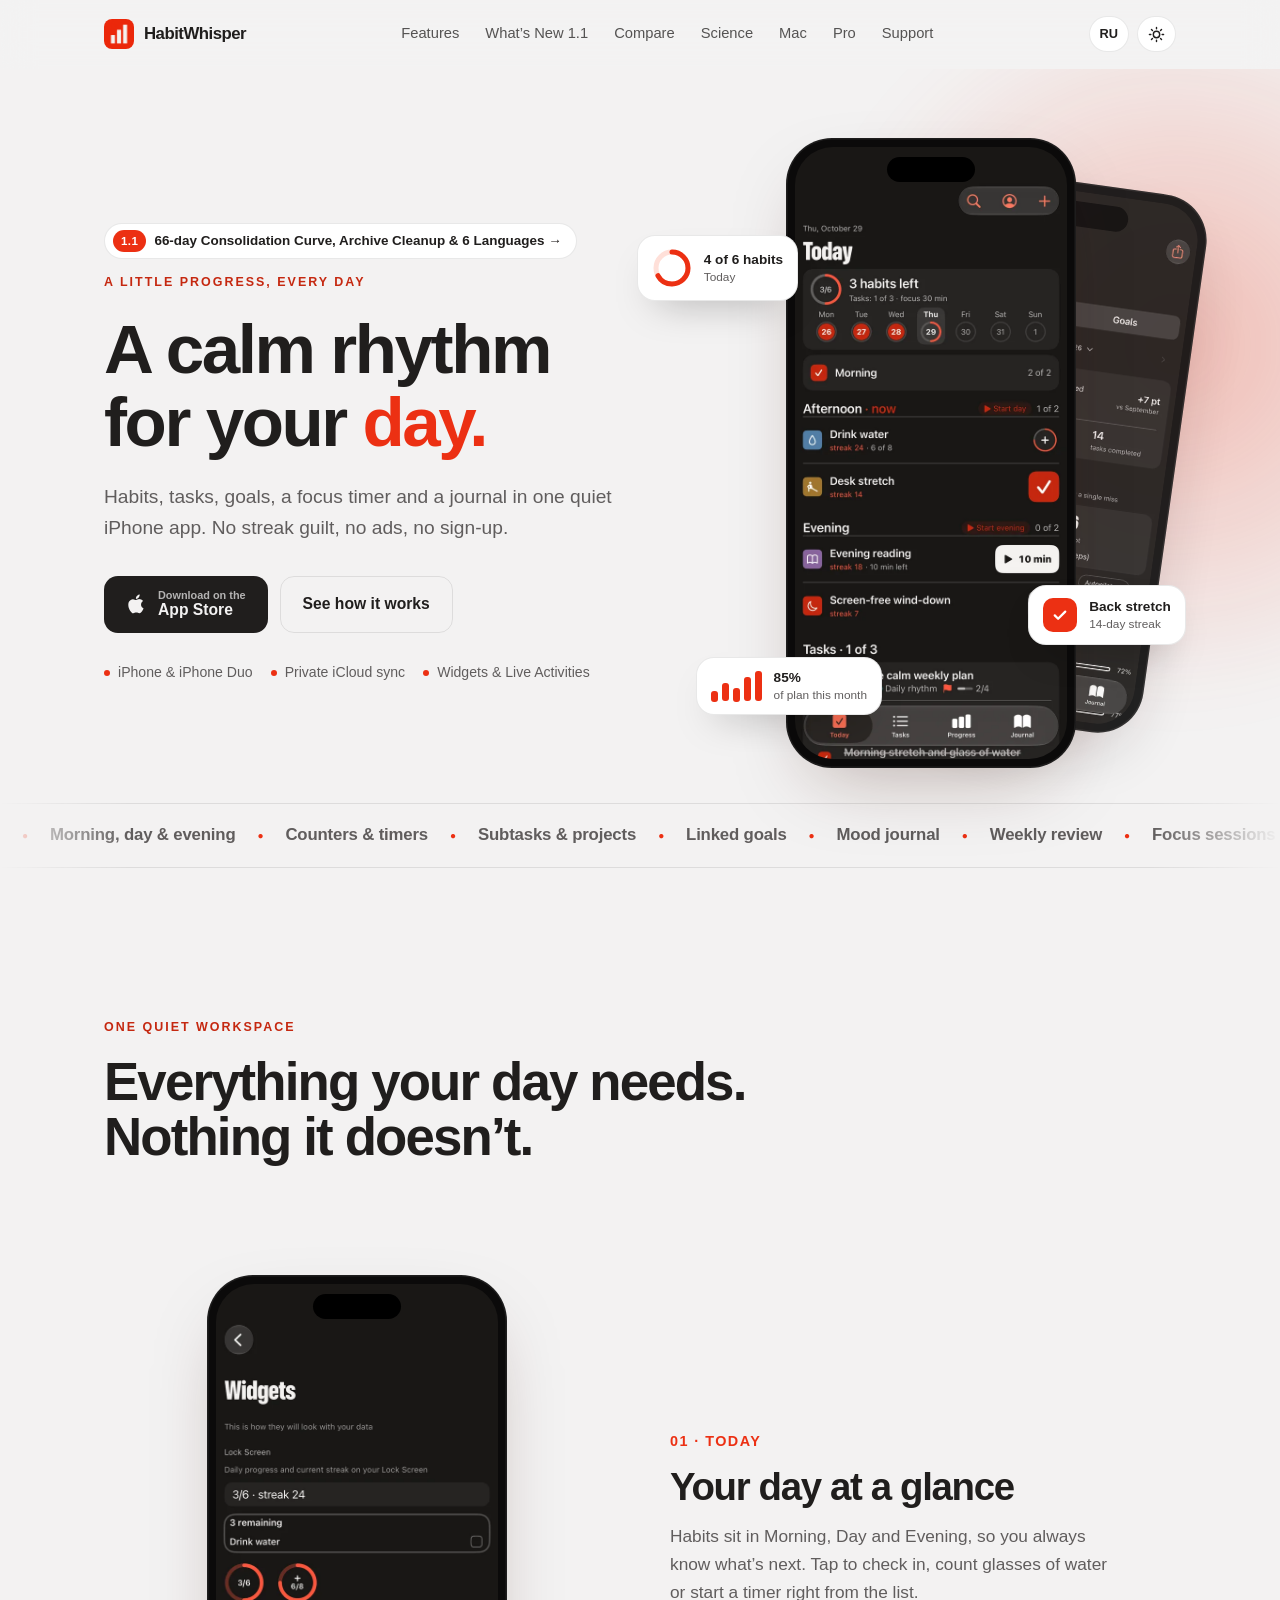
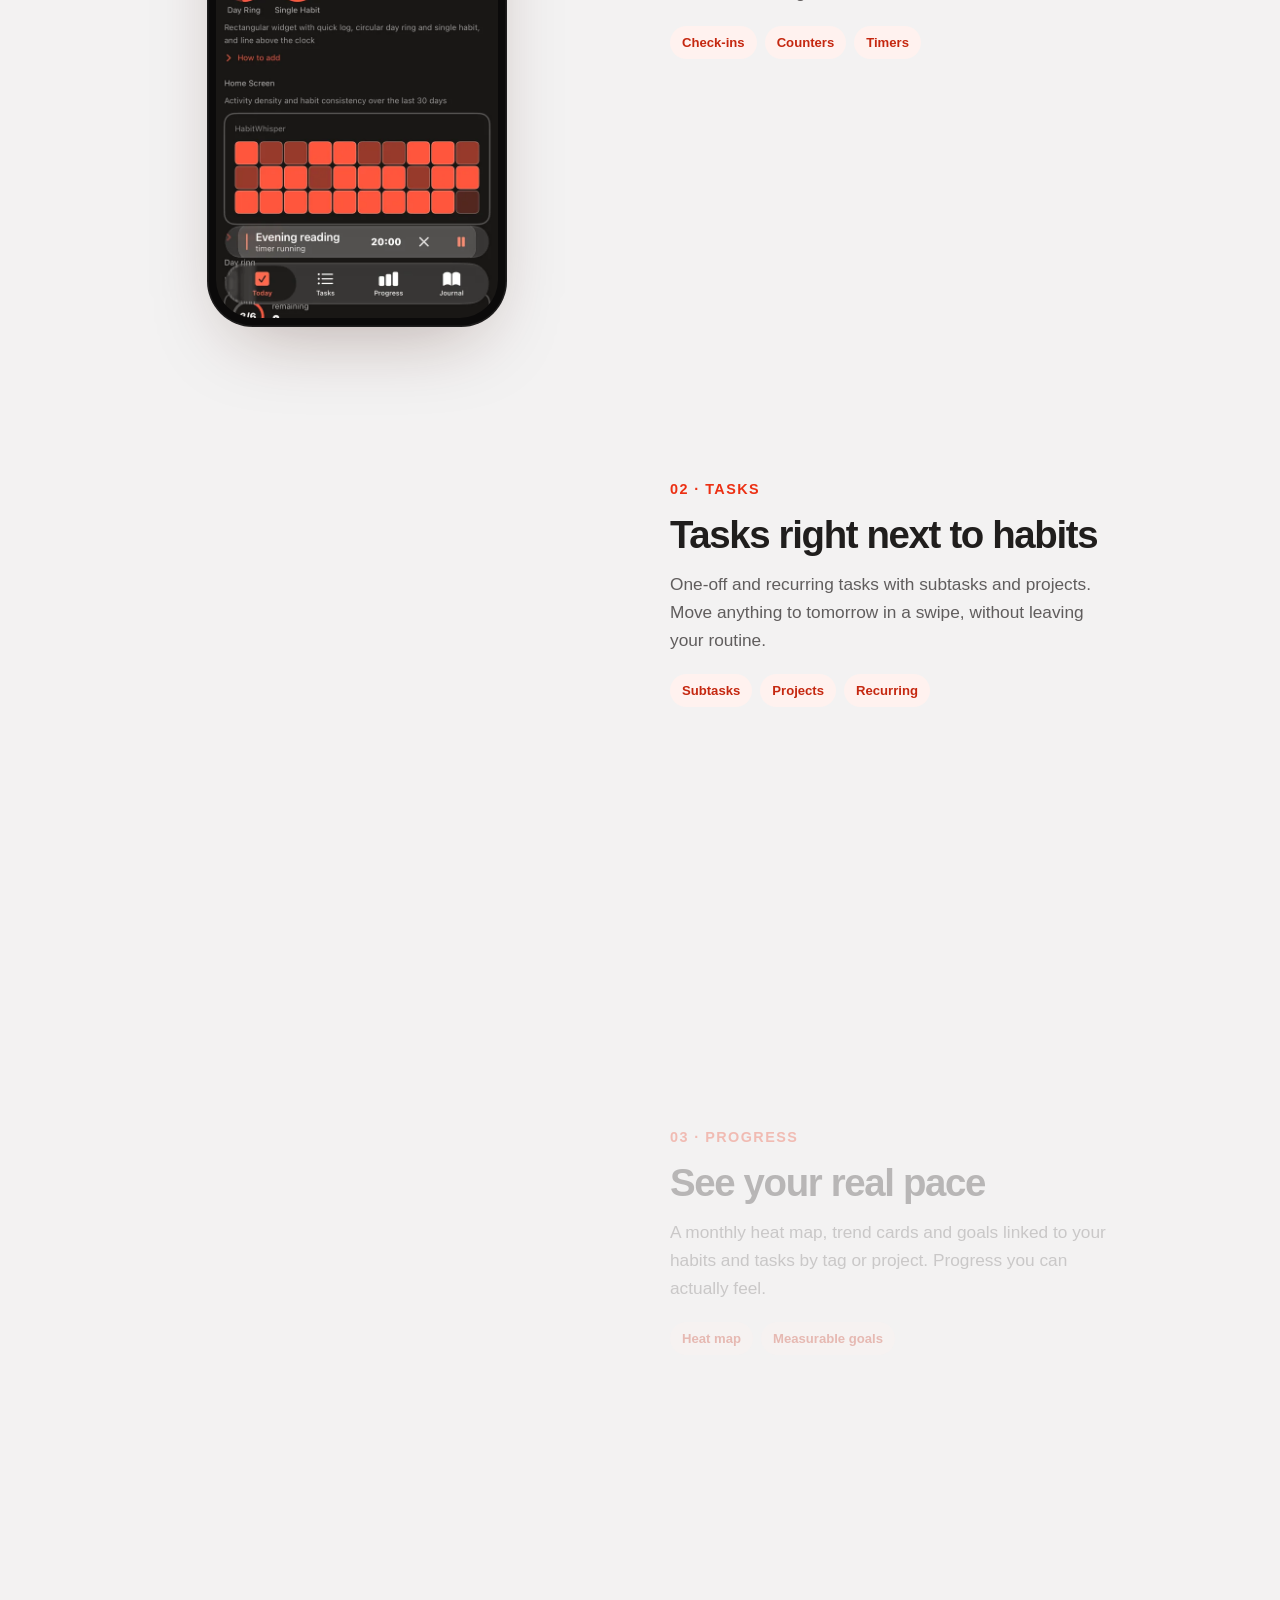
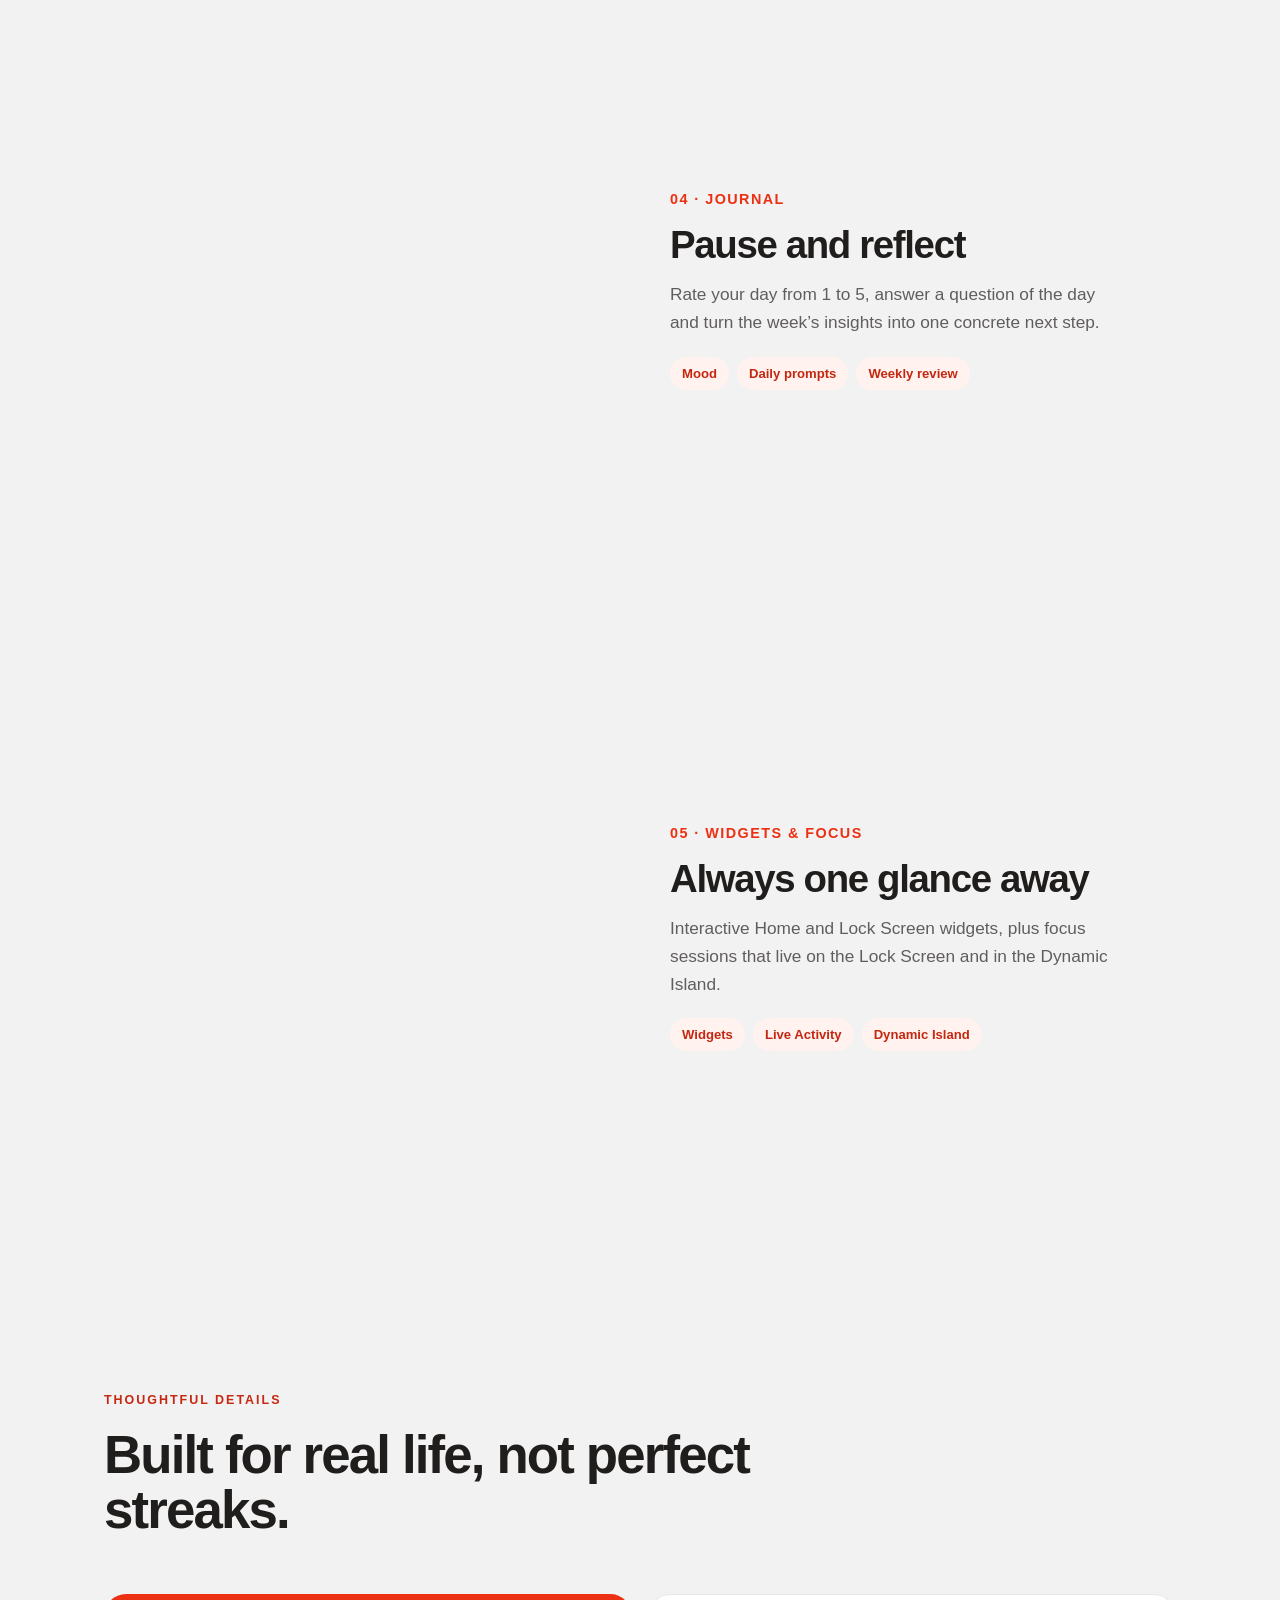
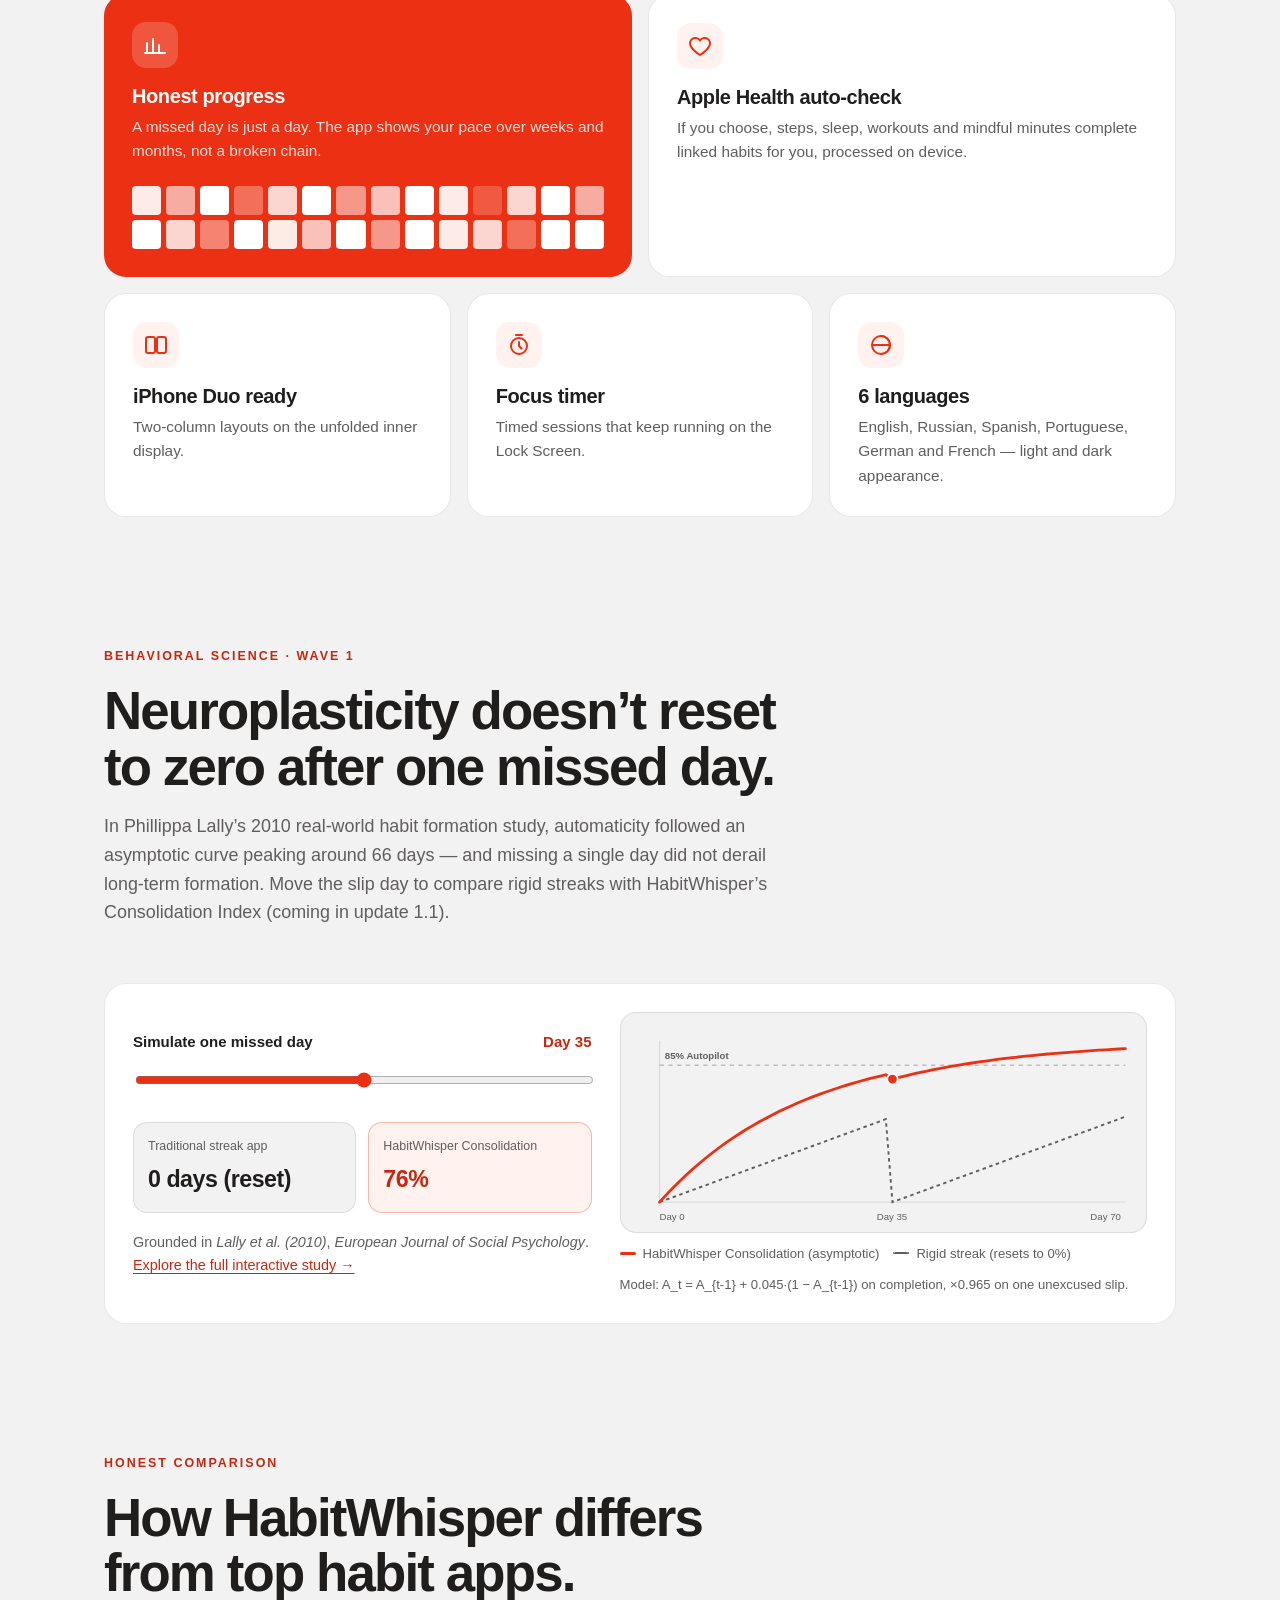
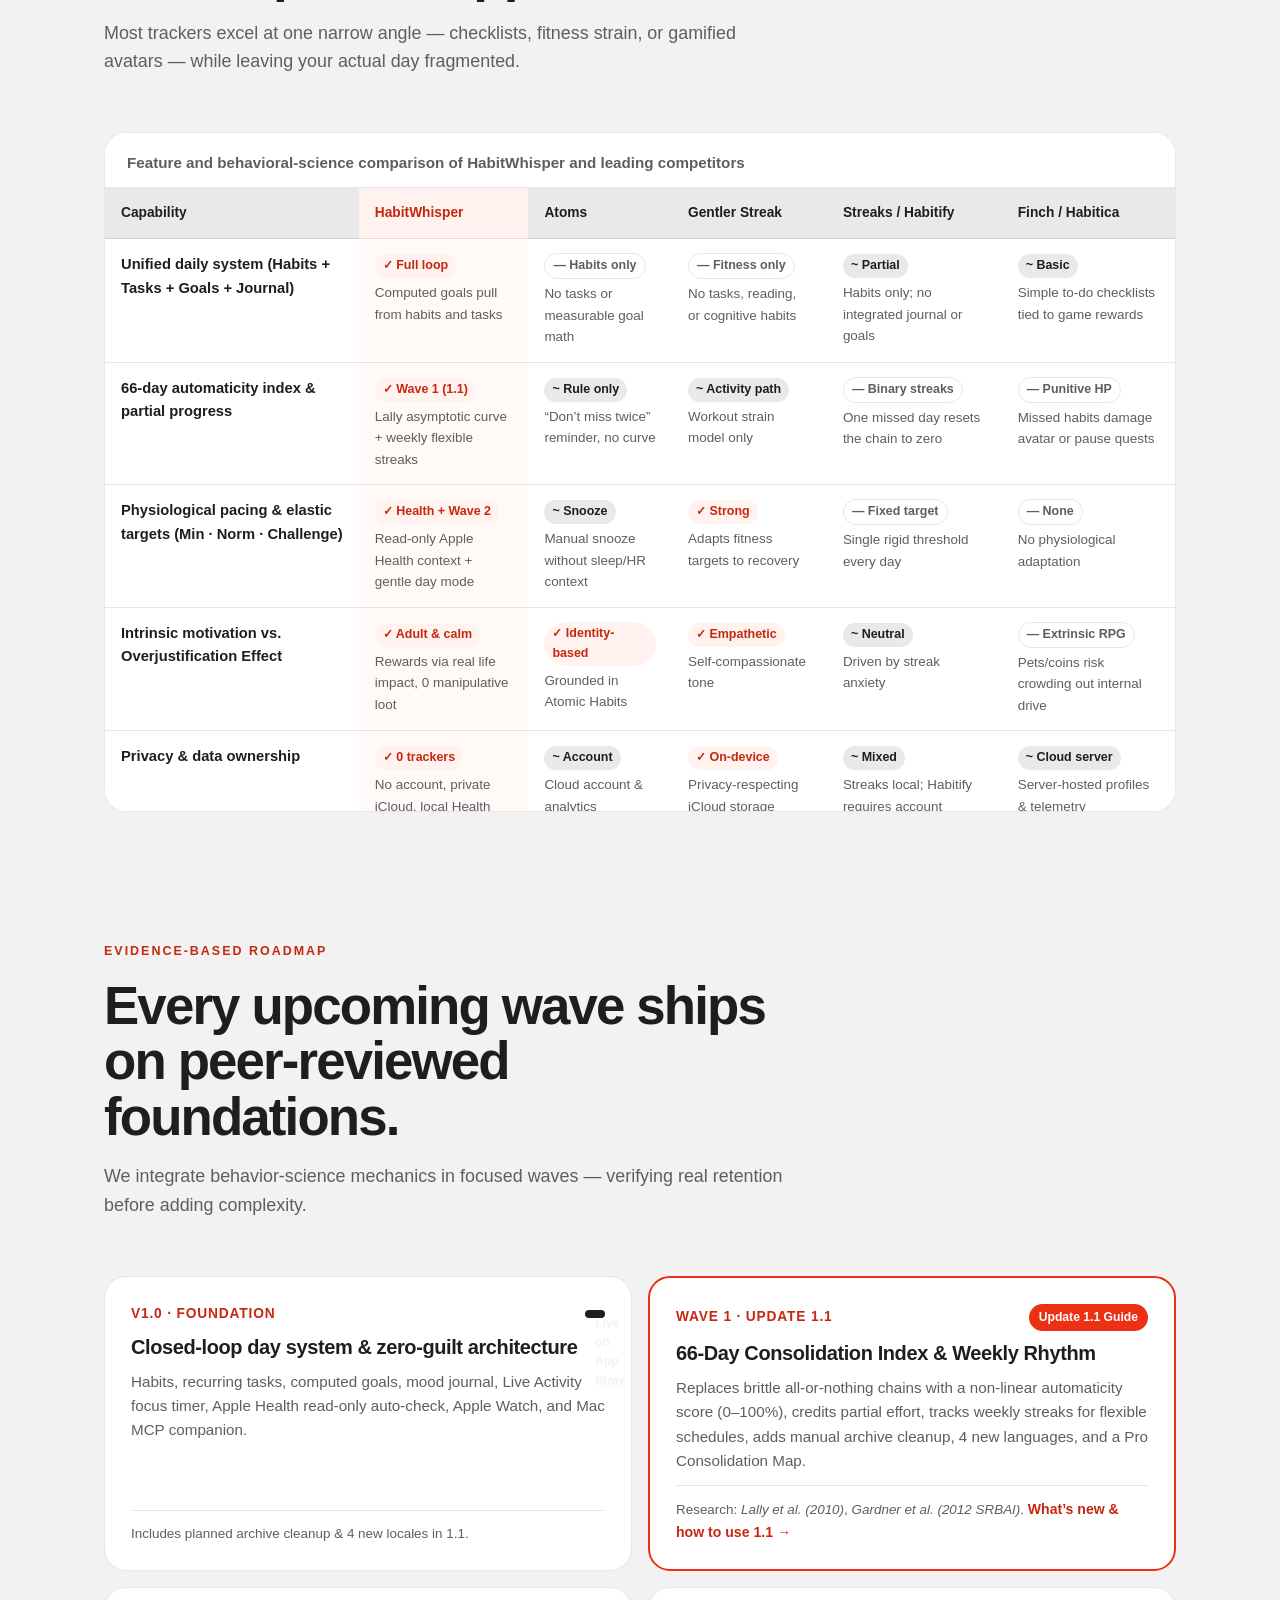
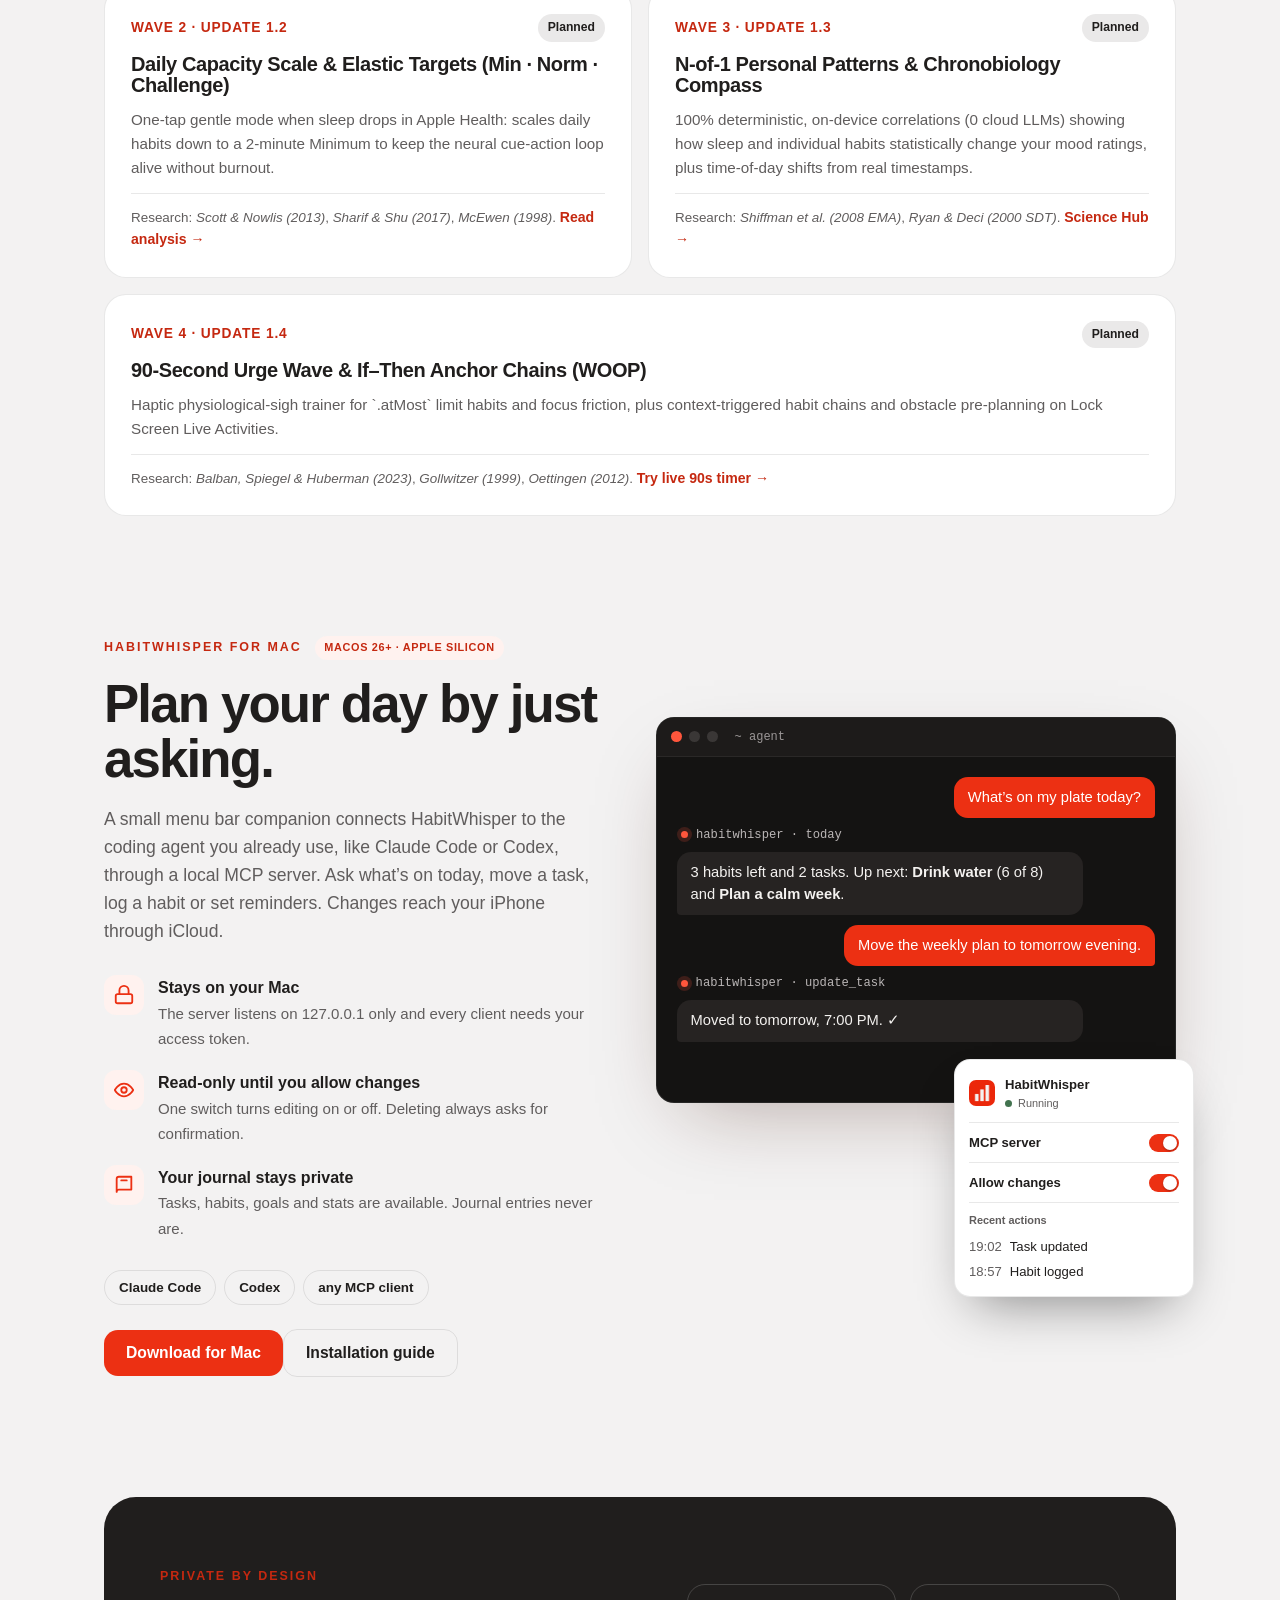
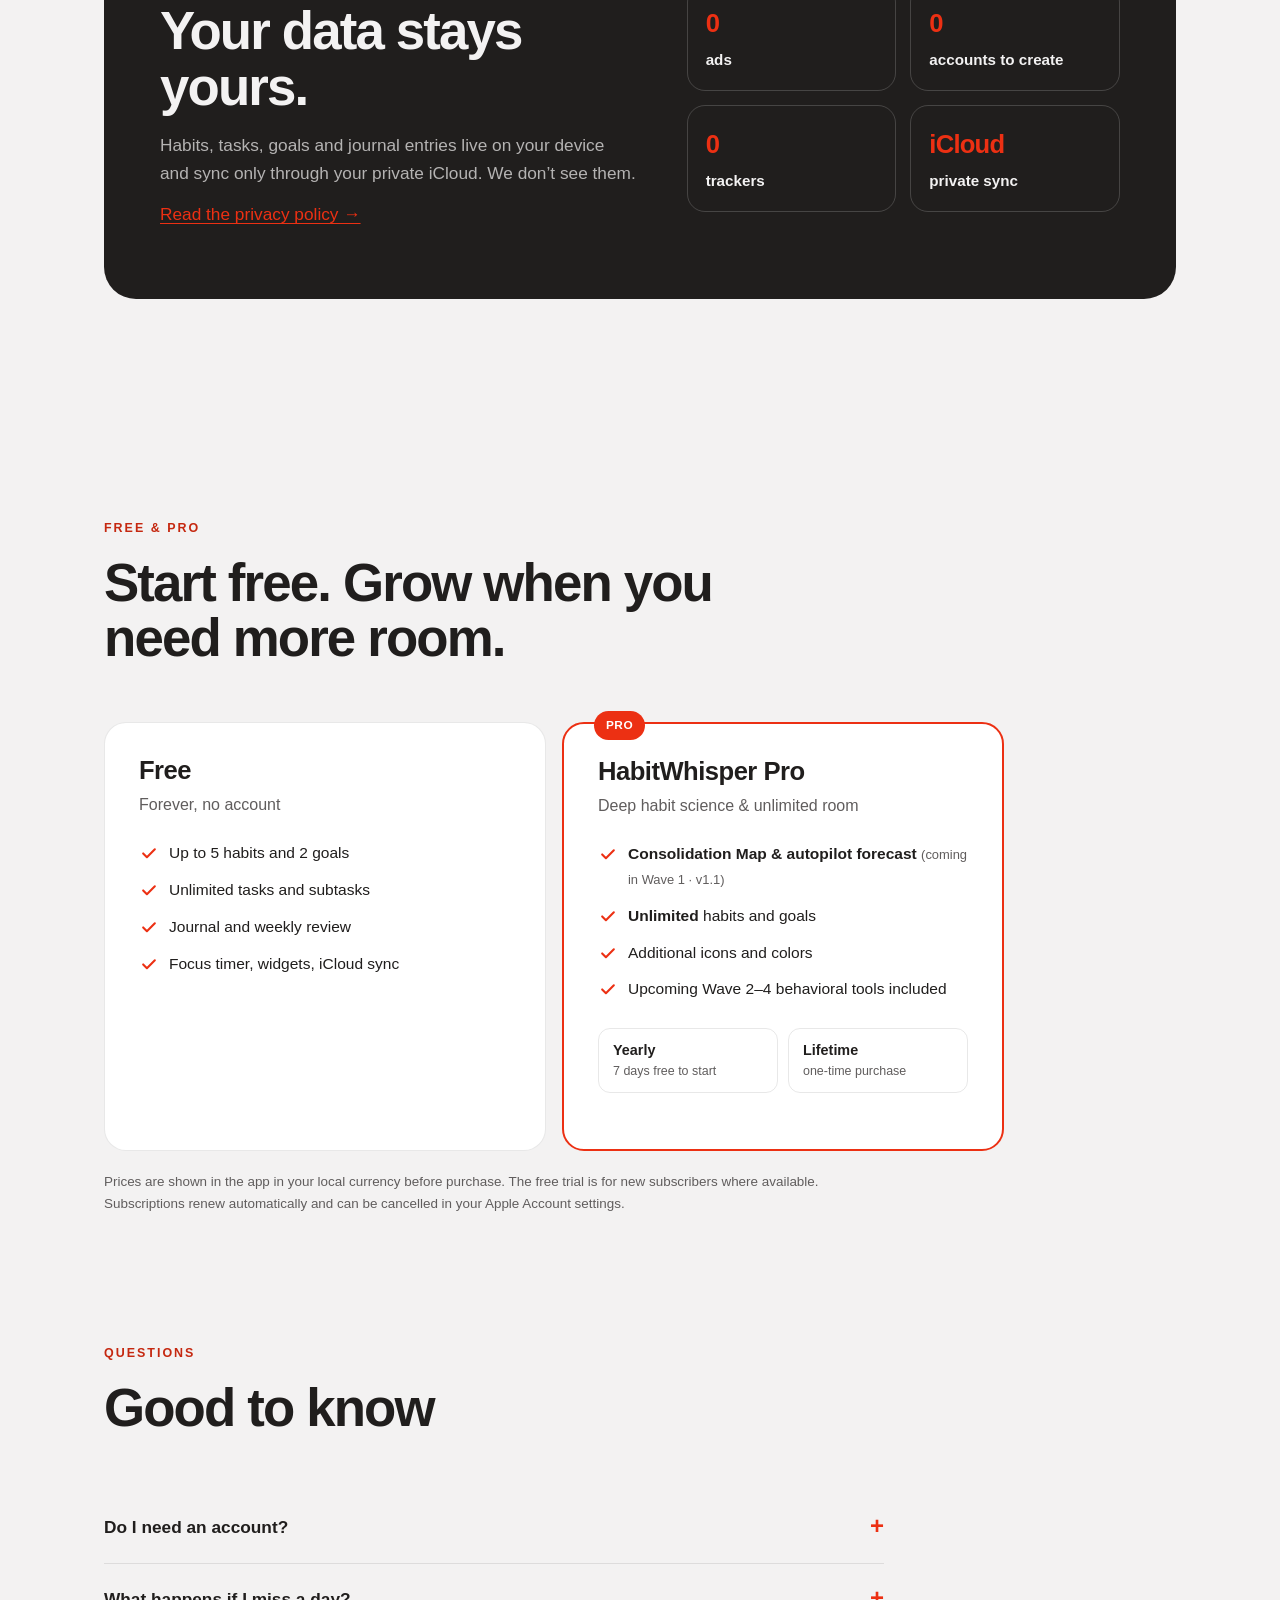
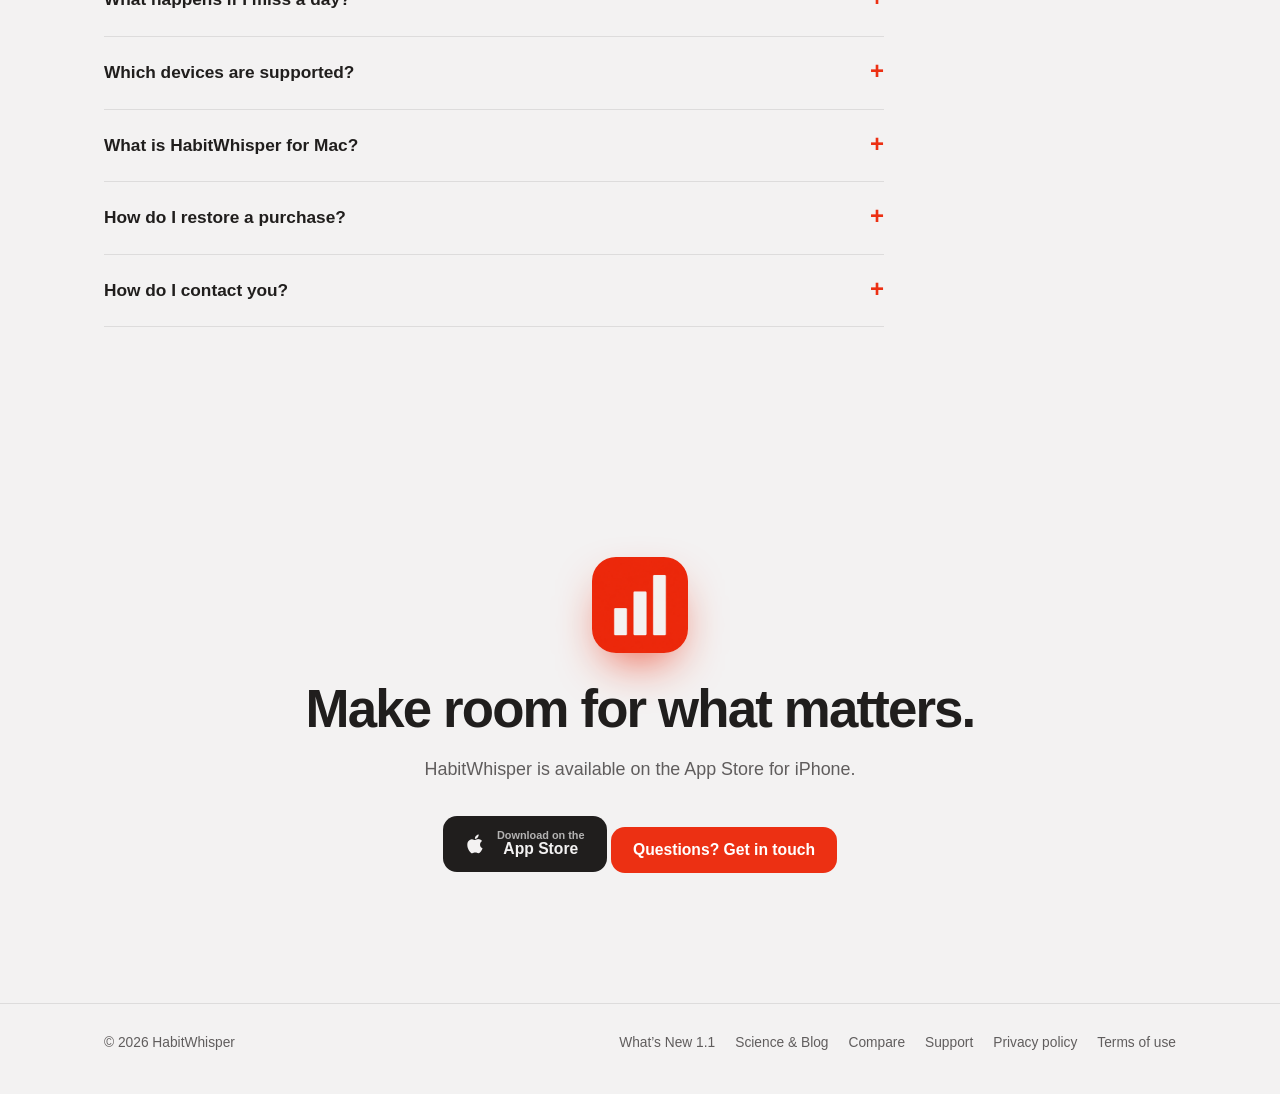
==== commit 9848cb93: "Add 6-language What's New 1.1 guide with screenshots (HabitTracker#488)" ====
--- a/index.html
+++ b/index.html
@@ -3,6 +3,7 @@
 <head>
 <meta charset="utf-8">
 <meta name="viewport" content="width=device-width,initial-scale=1">
+<meta name="color-scheme" content="light dark">
 <title>HabitWhisper — habits, tasks, goals and a journal</title>
 <meta name="description" content="HabitWhisper brings habits, tasks, goals, a focus timer and a journal together in one calm iPhone app. No ads, no account, your data stays in your iCloud.">
 <meta name="theme-color" content="#F3F2F2" media="(prefers-color-scheme: light)">
@@ -15,7 +16,7 @@
 <link rel="stylesheet" href="style.css">
 <script>
 // Apply saved theme and language before paint to avoid a flash.
-(function(){try{var t=localStorage.getItem('hw-theme');if(t)document.documentElement.dataset.theme=t;var l=localStorage.getItem('hw-lang')||((navigator.language||'').toLowerCase().indexOf('ru')===0||(navigator.language||'').toLowerCase().indexOf('be')===0?'ru':'en');document.documentElement.dataset.lang=l;document.documentElement.lang=l}catch(e){}})();
+(function(){try{var t=localStorage.getItem('hw-theme');if(t)document.documentElement.dataset.theme=t;var saved=localStorage.getItem('hw-lang');var l=(saved==='ru'||saved==='en')?saved:((navigator.language||'').toLowerCase().indexOf('ru')===0||(navigator.language||'').toLowerCase().indexOf('be')===0?'ru':'en');document.documentElement.dataset.lang=l;document.documentElement.lang=l}catch(e){}})();
 </script>
 </head>
 <body>
@@ -25,6 +26,7 @@
     <a class="brand" href="./"><img src="assets/icon.png" alt="" width="30" height="30">HabitWhisper</a>
     <nav class="nav" aria-label="Navigation">
       <a href="#features"><span data-l="en">Features</span><span data-l="ru">Возможности</span></a>
+      <a href="whats-new/"><span data-l="en">What’s New 1.1</span><span data-l="ru">Новое в 1.1</span></a>
       <a href="#compare"><span data-l="en">Compare</span><span data-l="ru">Сравнение</span></a>
       <a href="science/"><span data-l="en">Science</span><span data-l="ru">Наука</span></a>
       <a href="#mac">Mac</a>
@@ -46,6 +48,11 @@
   <div class="glow" aria-hidden="true"></div>
   <div class="wrap">
     <div>
+      <a class="release-pill reveal" href="whats-new/">
+        <b>1.1</b>
+        <span data-l="en">66-day Consolidation Curve, Archive Cleanup &amp; 6 Languages →</span>
+        <span data-l="ru">Кривая 66 дней, очистка архива и 6 языков →</span>
+      </a>
       <div class="eyebrow reveal"><span data-l="en">A little progress, every day</span><span data-l="ru">Немного прогресса каждый день</span></div>
       <h1 class="reveal d1" style="margin-top:20px">
         <span data-l="en"><span class="line">A calm rhythm</span><span class="line">for your <span class="accent">day.</span></span></span>
@@ -181,8 +188,8 @@
       </div>
       <div class="tile t-e reveal d2">
         <div class="ico"><svg viewBox="0 0 24 24" fill="none" stroke="currentColor" stroke-width="2" stroke-linecap="round" stroke-linejoin="round"><circle cx="12" cy="12" r="9"/><path d="M12 3a9 9 0 0 1 0 18M3 12h18"/></svg></div>
-        <h3><span data-l="en">English &amp; Russian</span><span data-l="ru">Русский и английский</span></h3>
-        <p><span data-l="en">Fully localized, with light and dark appearance.</span><span data-l="ru">Полная локализация, светлая и тёмная тема.</span></p>
+        <h3><span data-l="en">6 languages</span><span data-l="ru">6 языков</span></h3>
+        <p><span data-l="en">English, Russian, Spanish, Portuguese, German and French — light and dark appearance.</span><span data-l="ru">Русский, английский, испанский, португальский, немецкий и французский — светлая и тёмная тема.</span></p>
       </div>
     </div>
   </div>
@@ -414,13 +421,13 @@
       <article class="road-card featured reveal d1">
         <div class="road-top">
           <span class="road-ver"><span data-l="en">Wave 1 · Update 1.1</span><span data-l="ru">Волна 1 · Релиз 1.1</span></span>
-          <span class="road-status active"><span data-l="en">In development</span><span data-l="ru">В разработке</span></span>
+          <span class="road-status active"><span data-l="en">Update 1.1 Guide</span><span data-l="ru">Гид по 1.1</span></span>
         </div>
         <h3><span data-l="en">66-Day Consolidation Index &amp; Weekly Rhythm</span><span data-l="ru">Индекс укоренения (66 дней) и недельные серии</span></h3>
-        <p><span data-l="en">Replaces brittle all-or-nothing chains with a non-linear automaticity score (0–100%), credits partial effort, tracks weekly streaks for flexible schedules, and adds a Pro Consolidation Map.</span><span data-l="ru">Заменяет хрупкие стрики шкалой автоматизма (0–100%), засчитывает частичные шаги, добавляет недельные серии для гибких привычек и Карту укоренения в Pro.</span></p>
+        <p><span data-l="en">Replaces brittle all-or-nothing chains with a non-linear automaticity score (0–100%), credits partial effort, tracks weekly streaks for flexible schedules, adds manual archive cleanup, 4 new languages, and a Pro Consolidation Map.</span><span data-l="ru">Заменяет хрупкие стрики шкалой автоматизма (0–100%), засчитывает частичные шаги, добавляет недельные серии для гибких привычек, ручную очистку архива, 4 новых языка и Карту укоренения в Pro.</span></p>
         <div class="road-cite">
-          <span data-l="en">Research: <cite>Lally et al. (2010)</cite>, <cite>Gardner et al. (2012 SRBAI)</cite>. <a class="road-link" href="science/66-days-automaticity.html">Read analysis →</a></span>
-          <span data-l="ru">Исследования: <cite>Lally et al. (2010)</cite>, <cite>Gardner et al. (2012 SRBAI)</cite>. <a class="road-link" href="science/66-days-automaticity.html">Читать разбор →</a></span>
+          <span data-l="en">Research: <cite>Lally et al. (2010)</cite>, <cite>Gardner et al. (2012 SRBAI)</cite>. <a class="road-link" href="whats-new/">What’s new &amp; how to use 1.1 →</a></span>
+          <span data-l="ru">Исследования: <cite>Lally et al. (2010)</cite>, <cite>Gardner et al. (2012 SRBAI)</cite>. <a class="road-link" href="whats-new/">Что нового и как пользоваться 1.1 →</a></span>
         </div>
       </article>
 
@@ -618,6 +625,7 @@
   <div class="wrap">
     <span>© 2026 HabitWhisper</span>
     <nav aria-label="Footer">
+      <a href="whats-new/"><span data-l="en">What’s New 1.1</span><span data-l="ru">Новое в 1.1</span></a>
       <a href="science/"><span data-l="en">Science &amp; Blog</span><span data-l="ru">Наука и блог</span></a>
       <a href="#compare"><span data-l="en">Compare</span><span data-l="ru">Сравнение</span></a>
       <a href="support/"><span data-l="en">Support</span><span data-l="ru">Поддержка</span></a>
--- a/style.css
+++ b/style.css
@@ -4,8 +4,11 @@
   --bg:#F3F2F2;--bg-2:#EAE9E9;--card:#FFFFFF;--ink:#201E1D;--muted:#605D5D;--line:rgba(32,30,29,.1);
   --phone:#0b0a0a;--shadow:0 30px 80px -30px rgba(60,20,10,.35);
   --radius:22px;--wrap:1120px;
+  color-scheme:light dark;
+  font-family:-apple-system,BlinkMacSystemFont,"SF Pro Text","Segoe UI",Roboto,"Helvetica Neue",Arial,sans-serif;
+}
+:root[data-theme="light"]{
   color-scheme:light;
-  font-family:-apple-system,BlinkMacSystemFont,"SF Pro Text","Segoe UI",Roboto,"Helvetica Neue",Arial,sans-serif;
 }
 :root[data-theme="dark"]{
   --accent:#FF563C;--accent-text:#FF563C;--accent-soft:#4D170E;--accent-softer:#2a1410;
@@ -37,7 +40,13 @@
 .accent{color:var(--accent)}
 
 /* Language switching: elements carry data-l="en" or data-l="ru" */
-html[data-lang="en"] [data-l="ru"],html[data-lang="ru"] [data-l="en"]{display:none!important}
+html:not([data-lang="ru"]) [data-l="ru"],html[data-lang="ru"] [data-l="en"]{display:none!important}
+
+/* Accessibility helpers & keyboard focus */
+.visually-hidden{position:absolute;width:1px;height:1px;padding:0;margin:-1px;overflow:hidden;clip-path:inset(50%);white-space:nowrap;border:0}
+.skip-link{position:absolute;left:16px;top:-64px;z-index:100;background:var(--ink);color:var(--bg);padding:10px 16px;border-radius:10px;text-decoration:none;font-weight:700;font-size:.9rem}
+.skip-link:focus{top:12px}
+a:focus-visible,button:focus-visible,select:focus-visible,summary:focus-visible,input:focus-visible,[tabindex]:focus-visible{outline:2px solid var(--accent);outline-offset:3px}
 
 /* Header */
 .header{position:sticky;top:0;z-index:20;backdrop-filter:saturate(1.6) blur(16px);-webkit-backdrop-filter:saturate(1.6) blur(16px);background:color-mix(in srgb,var(--bg) 78%,transparent);border-bottom:1px solid transparent;transition:border-color .3s}
@@ -533,3 +542,90 @@
 @media (max-width:960px){
   .lab-card,.roadmap-grid,.article-grid{grid-template-columns:1fr}
 }
+
+/* Branded 6-language select (progressive enhancement with appearance: base-select) */
+.lang-select{
+  border:1px solid var(--line);background:var(--card);color:var(--ink);
+  height:36px;padding:0 12px;border-radius:999px;font:inherit;font-size:.82rem;font-weight:700;
+  cursor:pointer;line-height:1;
+}
+@supports (appearance:base-select){
+  .lang-select,.lang-select::picker(select){appearance:base-select}
+  .lang-select{display:inline-flex;align-items:center;gap:6px;padding:0 12px}
+  .lang-select::picker-icon{color:var(--muted);transition:transform .2s}
+  .lang-select:open::picker-icon{transform:rotate(180deg)}
+  .lang-select::picker(select){
+    margin-block-start:6px;padding:6px;border:1px solid var(--line);border-radius:16px;
+    background:var(--card);color:var(--ink);box-shadow:0 18px 40px -20px rgba(0,0,0,.45);
+  }
+  .lang-select option{padding:8px 12px;border-radius:10px;font-weight:650;cursor:pointer}
+  .lang-select option:hover,.lang-select option:focus-visible{background:var(--bg-2)}
+  .lang-select option:checked{background:var(--accent-softer);color:var(--accent-text)}
+}
+
+/* Release announcement pill on landing hero */
+.release-pill{
+  display:inline-flex;align-items:center;gap:8px;padding:6px 14px 6px 8px;margin-bottom:14px;
+  border-radius:999px;border:1px solid var(--line);background:var(--card);color:var(--ink);
+  text-decoration:none;font-size:.84rem;font-weight:650;transition:border-color .2s,transform .15s;
+}
+.release-pill:hover{border-color:var(--accent);transform:translateY(-1px)}
+.release-pill b{background:var(--accent);color:#fff;font-size:.72rem;font-weight:800;padding:2px 8px;border-radius:999px;letter-spacing:.04em}
+
+/* What's New 1.1 release guide */
+.wn-hero{position:relative;padding:56px 0 48px;overflow:hidden}
+.wn-hero-grid{display:grid;grid-template-columns:1.15fr .85fr;gap:48px;align-items:center}
+.wn-hero h1{margin-top:16px;font-size:clamp(2.3rem,4.8vw,3.9rem)}
+.wn-hero .lead{font-size:1.15rem;color:var(--muted);margin:20px 0 26px;max-width:580px}
+.wn-badges{display:flex;flex-wrap:wrap;gap:8px;margin:0 0 26px;padding:0;list-style:none}
+.wn-badges li{font-size:.82rem;font-weight:700;padding:6px 12px;border-radius:999px;background:var(--card);border:1px solid var(--line);color:var(--ink)}
+.wn-jump{display:flex;flex-wrap:wrap;gap:8px;margin-top:24px}
+.wn-jump a{font-size:.84rem;font-weight:650;text-decoration:none;color:var(--ink);background:var(--bg-2);padding:7px 13px;border-radius:999px;border:1px solid transparent;transition:border-color .2s}
+.wn-jump a:hover{border-color:var(--accent);color:var(--accent-text)}
+.wn-hero-stage{display:flex;justify-content:center}
+.wn-hero-stage .phone{width:min(300px,100%)}
+
+.wn-section{padding:56px 0;border-top:1px solid var(--line)}
+.wn-grid{display:grid;grid-template-columns:1.05fr .95fr;gap:44px;align-items:start}
+.wn-grid.reverse .wn-copy{order:2}
+.wn-grid.reverse .wn-media{order:1}
+.wn-meta{display:flex;align-items:center;gap:10px;flex-wrap:wrap;margin-bottom:14px}
+.wn-tag{font-size:.74rem;font-weight:800;letter-spacing:.08em;text-transform:uppercase;padding:4px 10px;border-radius:999px;background:var(--accent-softer);color:var(--accent-text)}
+.wn-tag.neutral{background:var(--bg-2);color:var(--ink)}
+.wn-copy h2{font-size:clamp(1.7rem,3.4vw,2.5rem);margin-bottom:14px}
+.wn-copy .wn-lead{font-size:1.06rem;color:var(--muted);margin-bottom:20px}
+.wn-box{background:var(--card);border:1px solid var(--line);border-radius:var(--radius);padding:22px 24px;margin-bottom:16px}
+.wn-box h3{font-size:1rem;margin-bottom:10px;color:var(--ink)}
+.wn-box ul,.wn-box ol{margin:0;padding-left:20px;display:flex;flex-direction:column;gap:8px;color:var(--muted);font-size:.95rem}
+.wn-box ol li::marker{color:var(--accent-text);font-weight:800}
+.wn-box li strong{color:var(--ink)}
+.wn-note{font-size:.9rem;color:var(--muted);padding:14px 16px;border-left:3px solid var(--accent);background:var(--accent-softer);border-radius:0 12px 12px 0;margin-top:16px}
+.wn-note strong{color:var(--ink)}
+
+.wn-media{display:grid;gap:18px;justify-items:center}
+.wn-media.pair{grid-template-columns:repeat(2,minmax(0,1fr));align-items:start}
+.wn-shot{margin:0;width:100%;display:flex;flex-direction:column;align-items:center;gap:10px}
+.wn-shot .phone{width:min(285px,100%)}
+.wn-shot .phone.compact{aspect-ratio:600/1065;border-radius:34px;padding:8px}
+.wn-shot .phone.compact::after{display:none}
+.wn-shot .phone.compact img{border-radius:26px}
+.wn-media.pair .wn-shot .phone{width:100%;max-width:260px}
+.wn-shot figcaption{font-size:.84rem;color:var(--muted);text-align:center;max-width:290px;line-height:1.45}
+
+.wn-langs{display:flex;flex-wrap:wrap;gap:8px;margin:0 0 18px;padding:0;list-style:none}
+.wn-langs li{padding:7px 13px;border-radius:999px;border:1px solid var(--line);background:var(--card);font-size:.86rem;font-weight:700;color:var(--ink)}
+.wn-langs li.new{border-color:var(--accent);background:var(--accent-softer);color:var(--accent-text)}
+
+.wn-summary-card{background:var(--card);border:1px solid var(--line);border-radius:var(--radius);padding:32px;display:grid;grid-template-columns:1fr 1fr;gap:28px}
+.wn-summary-card h3{font-size:1.1rem;margin-bottom:12px}
+.wn-summary-card ul{margin:0;padding-left:20px;display:flex;flex-direction:column;gap:8px;color:var(--muted);font-size:.95rem}
+
+@media (max-width:960px){
+  .wn-hero-grid,.wn-grid,.wn-summary-card{grid-template-columns:1fr}
+  .wn-grid.reverse .wn-copy,.wn-grid.reverse .wn-media{order:initial}
+  .wn-hero{padding:36px 0 32px}
+}
+@media (max-width:560px){
+  .wn-media.pair{grid-template-columns:1fr}
+  .wn-media.pair .wn-shot .phone{max-width:280px}
+}
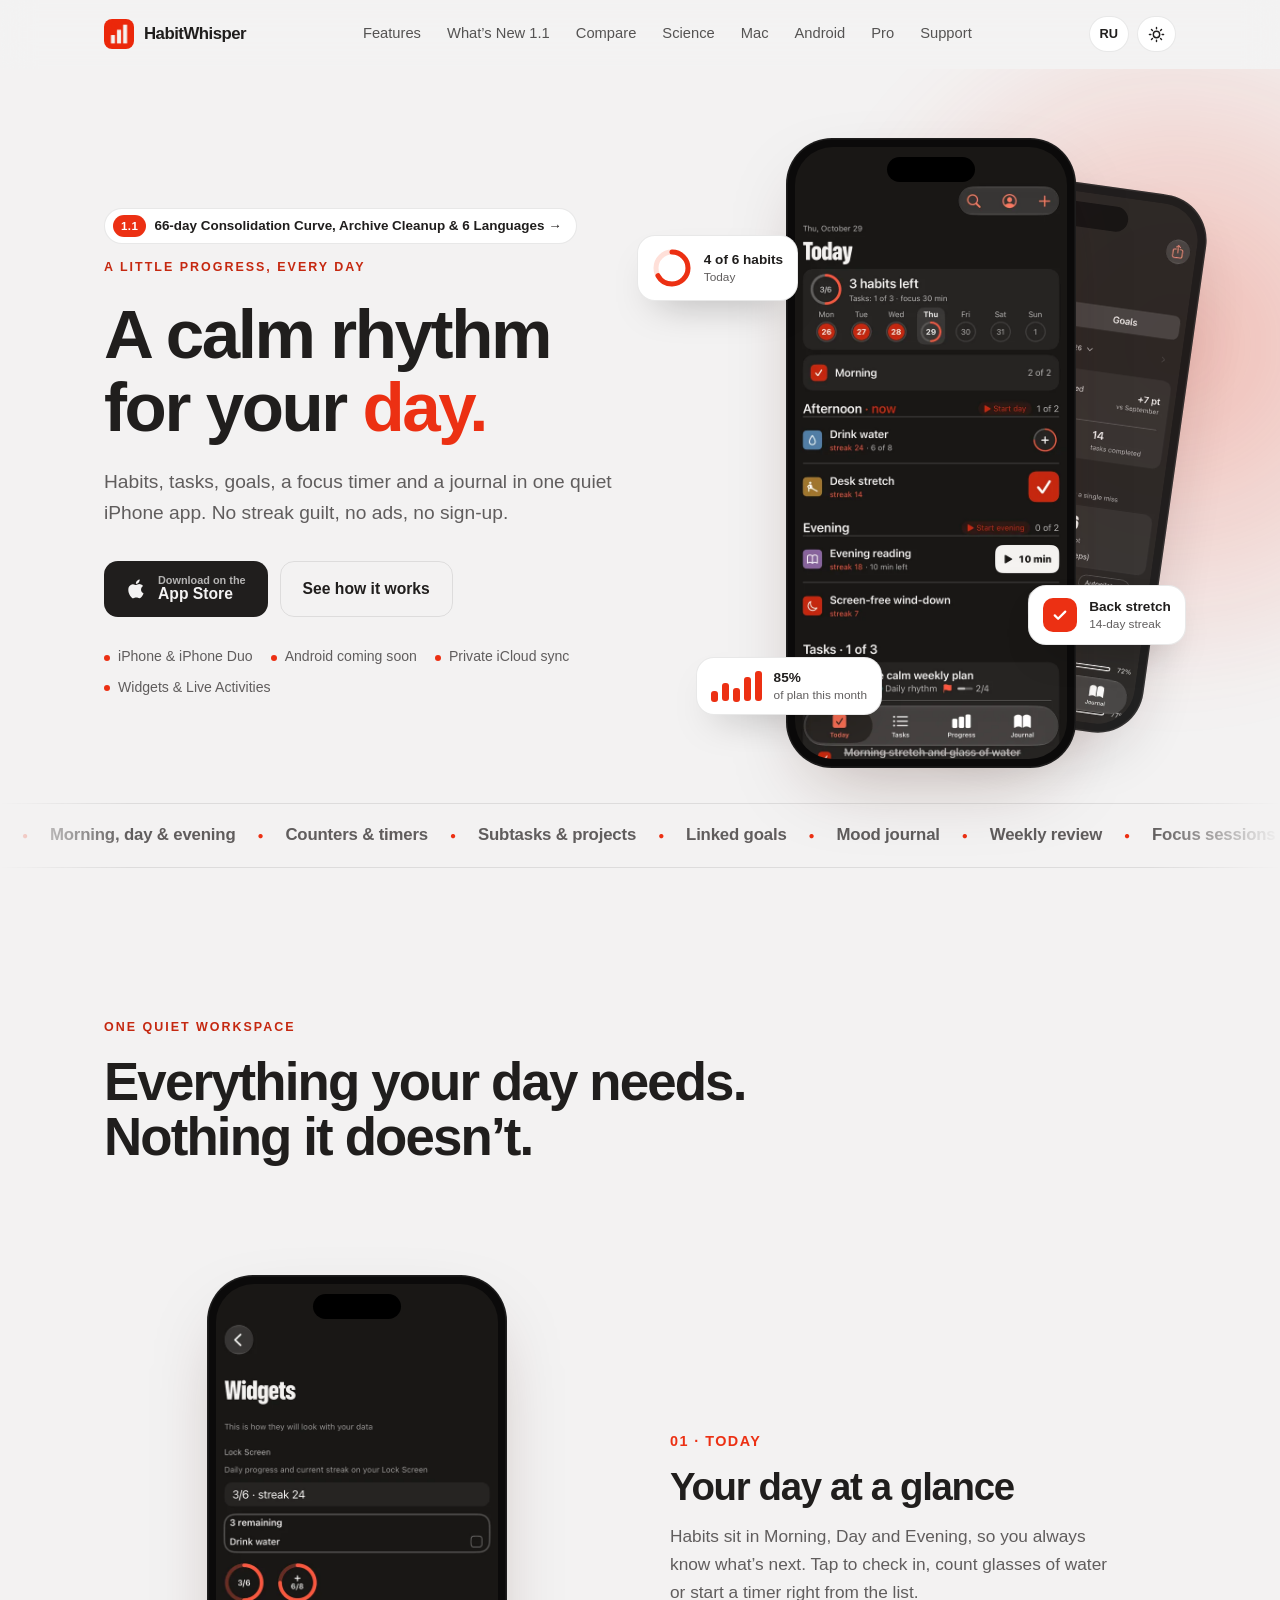
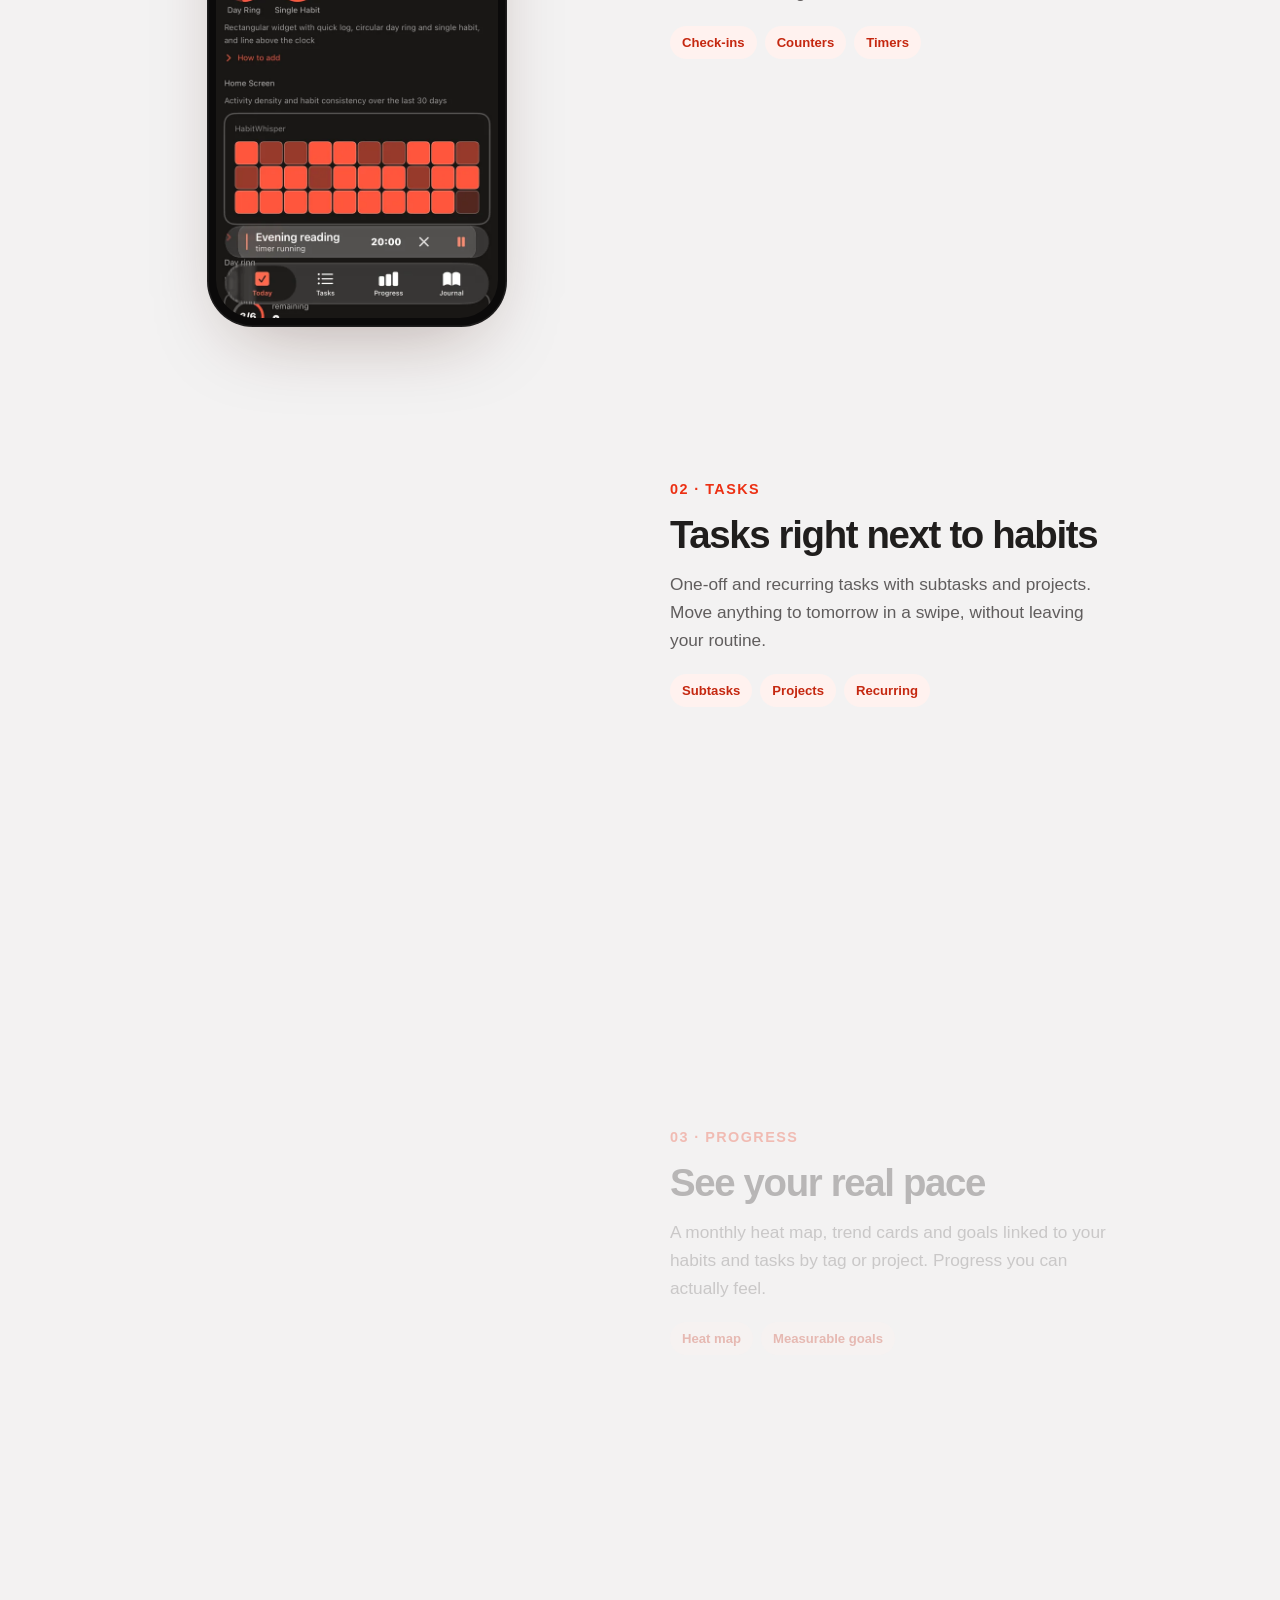
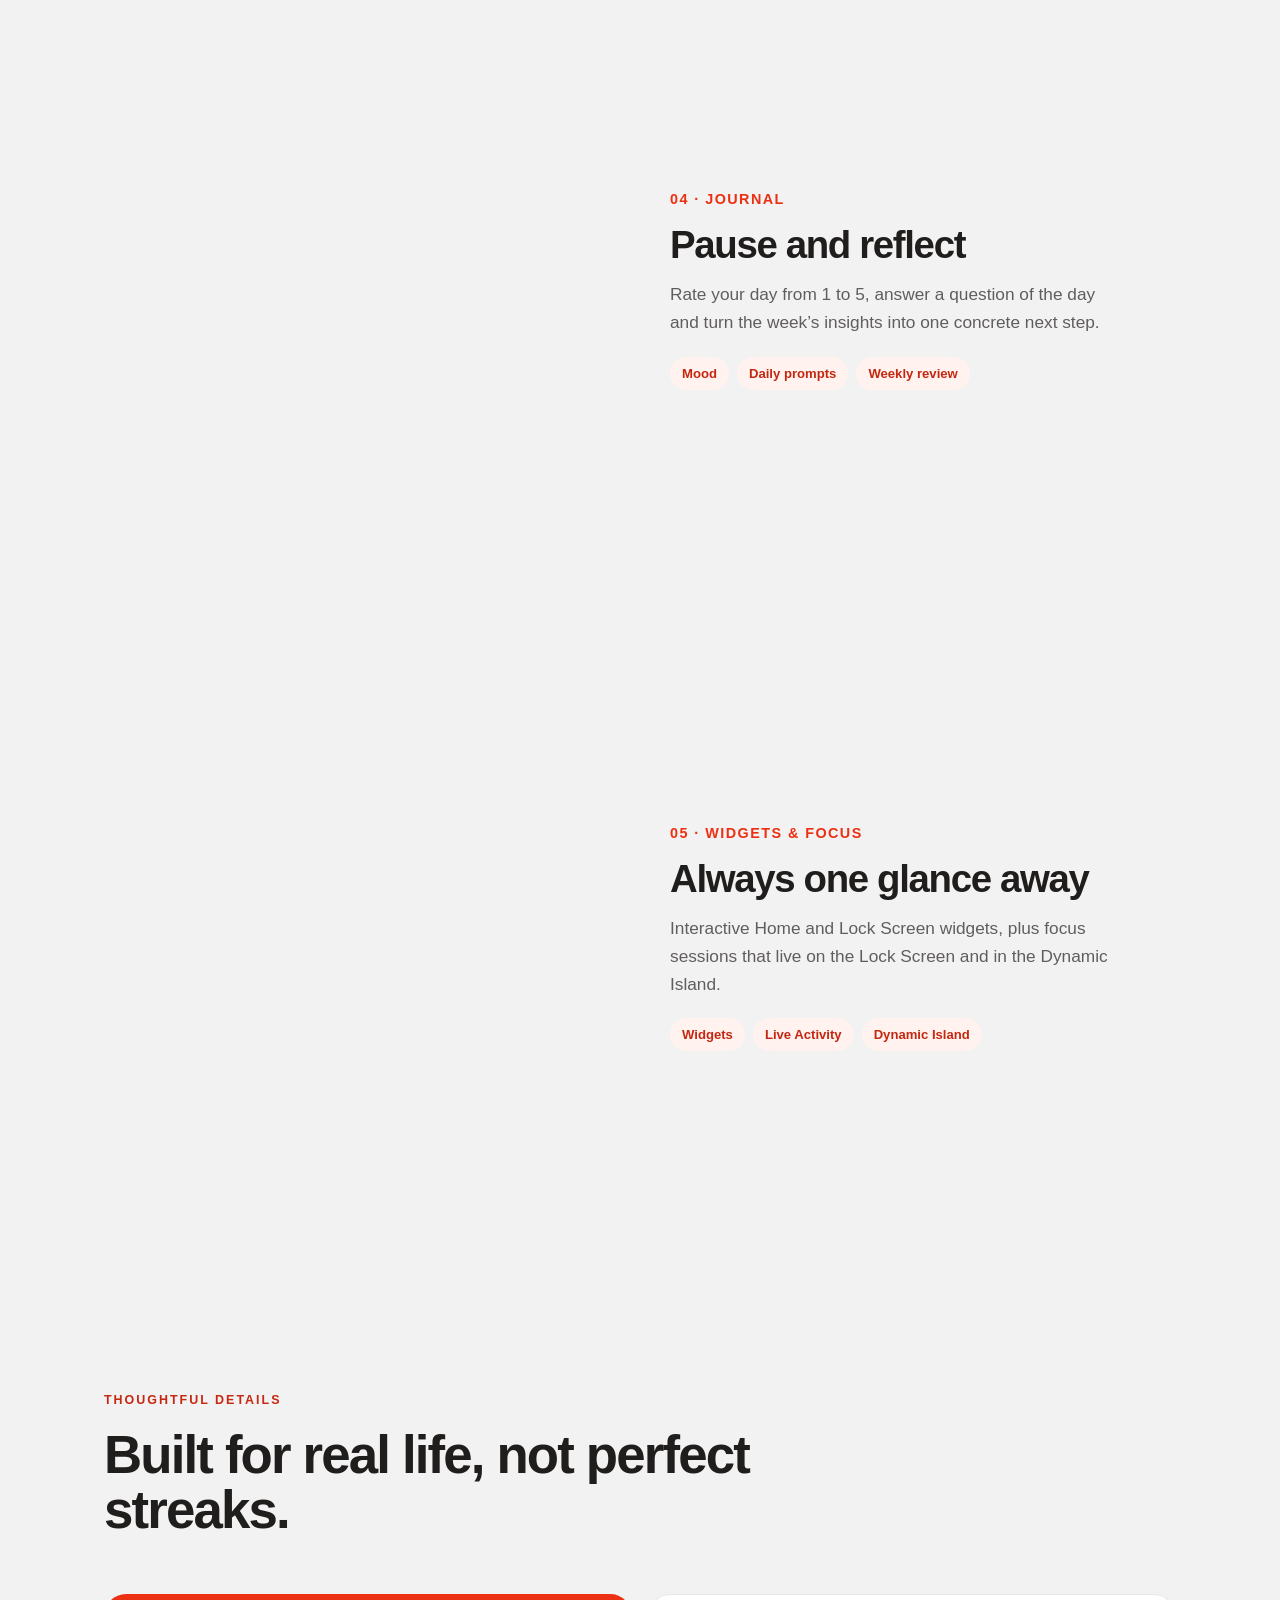
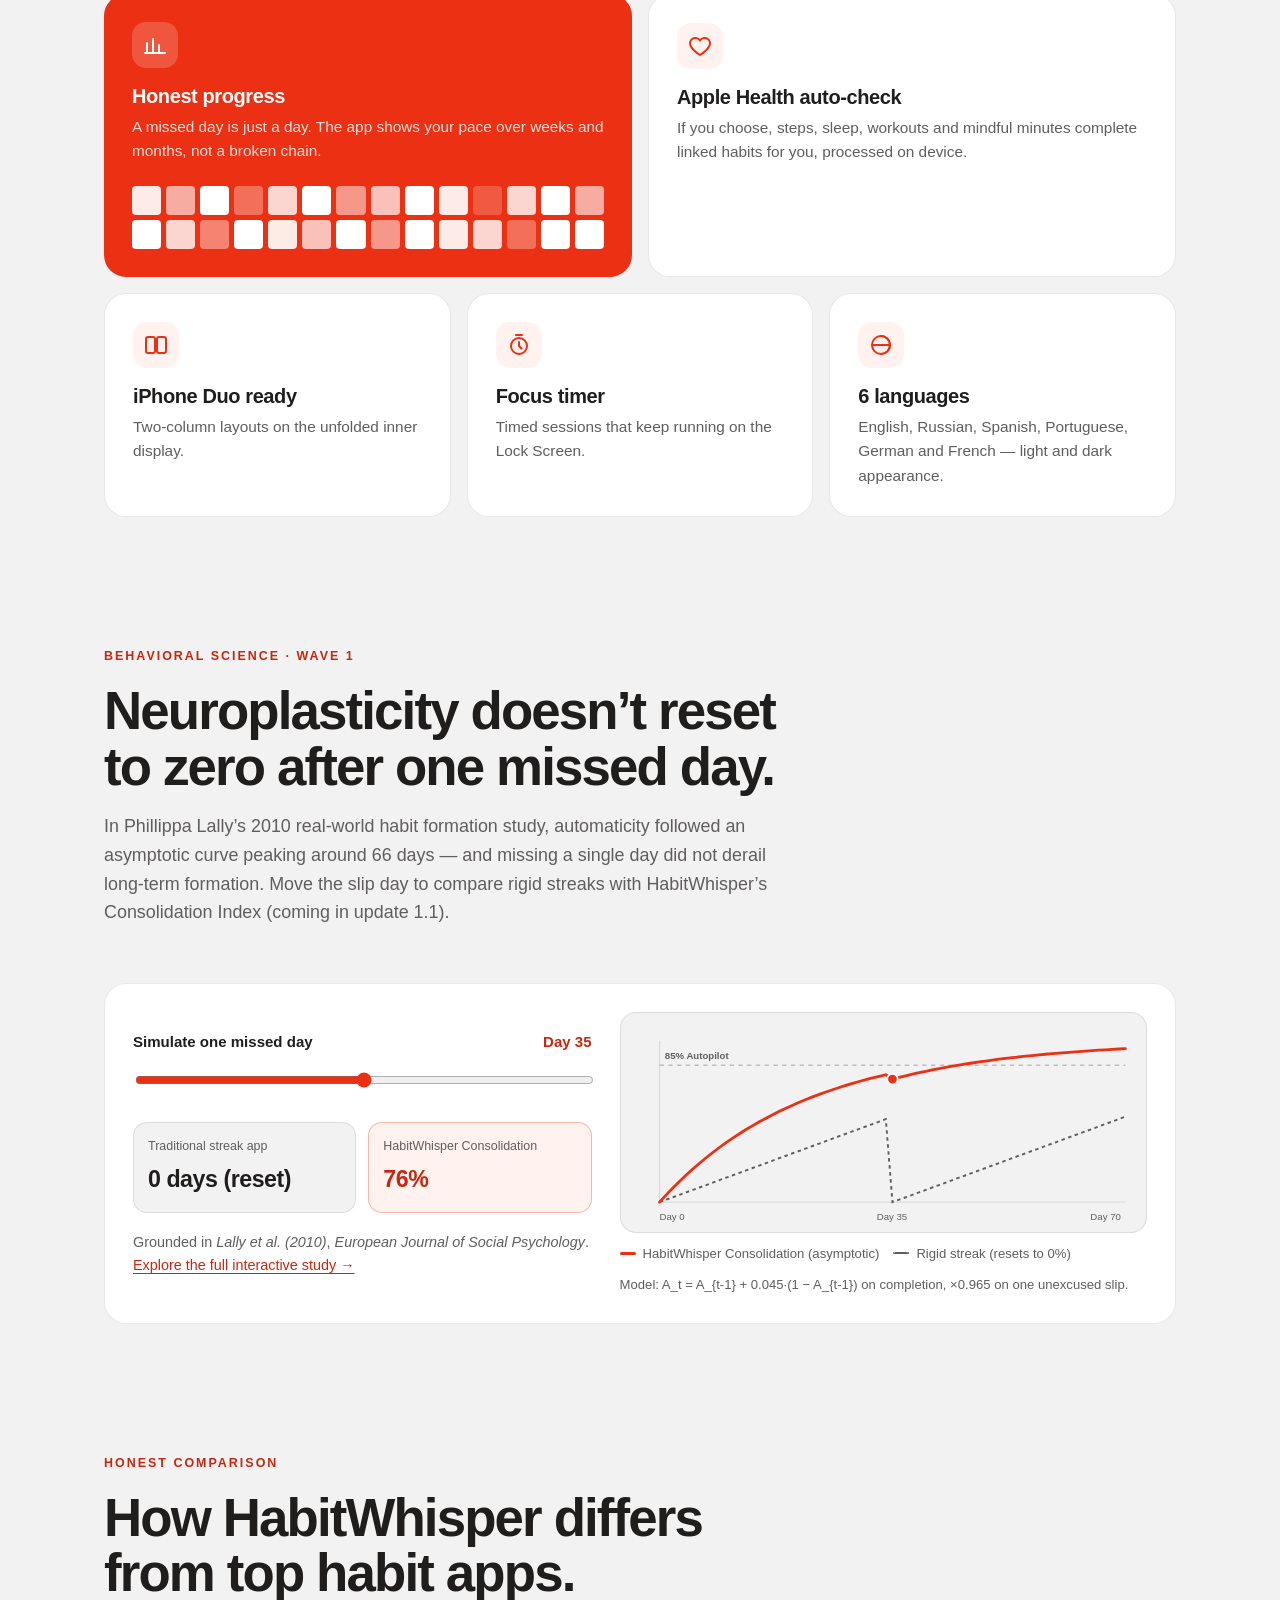
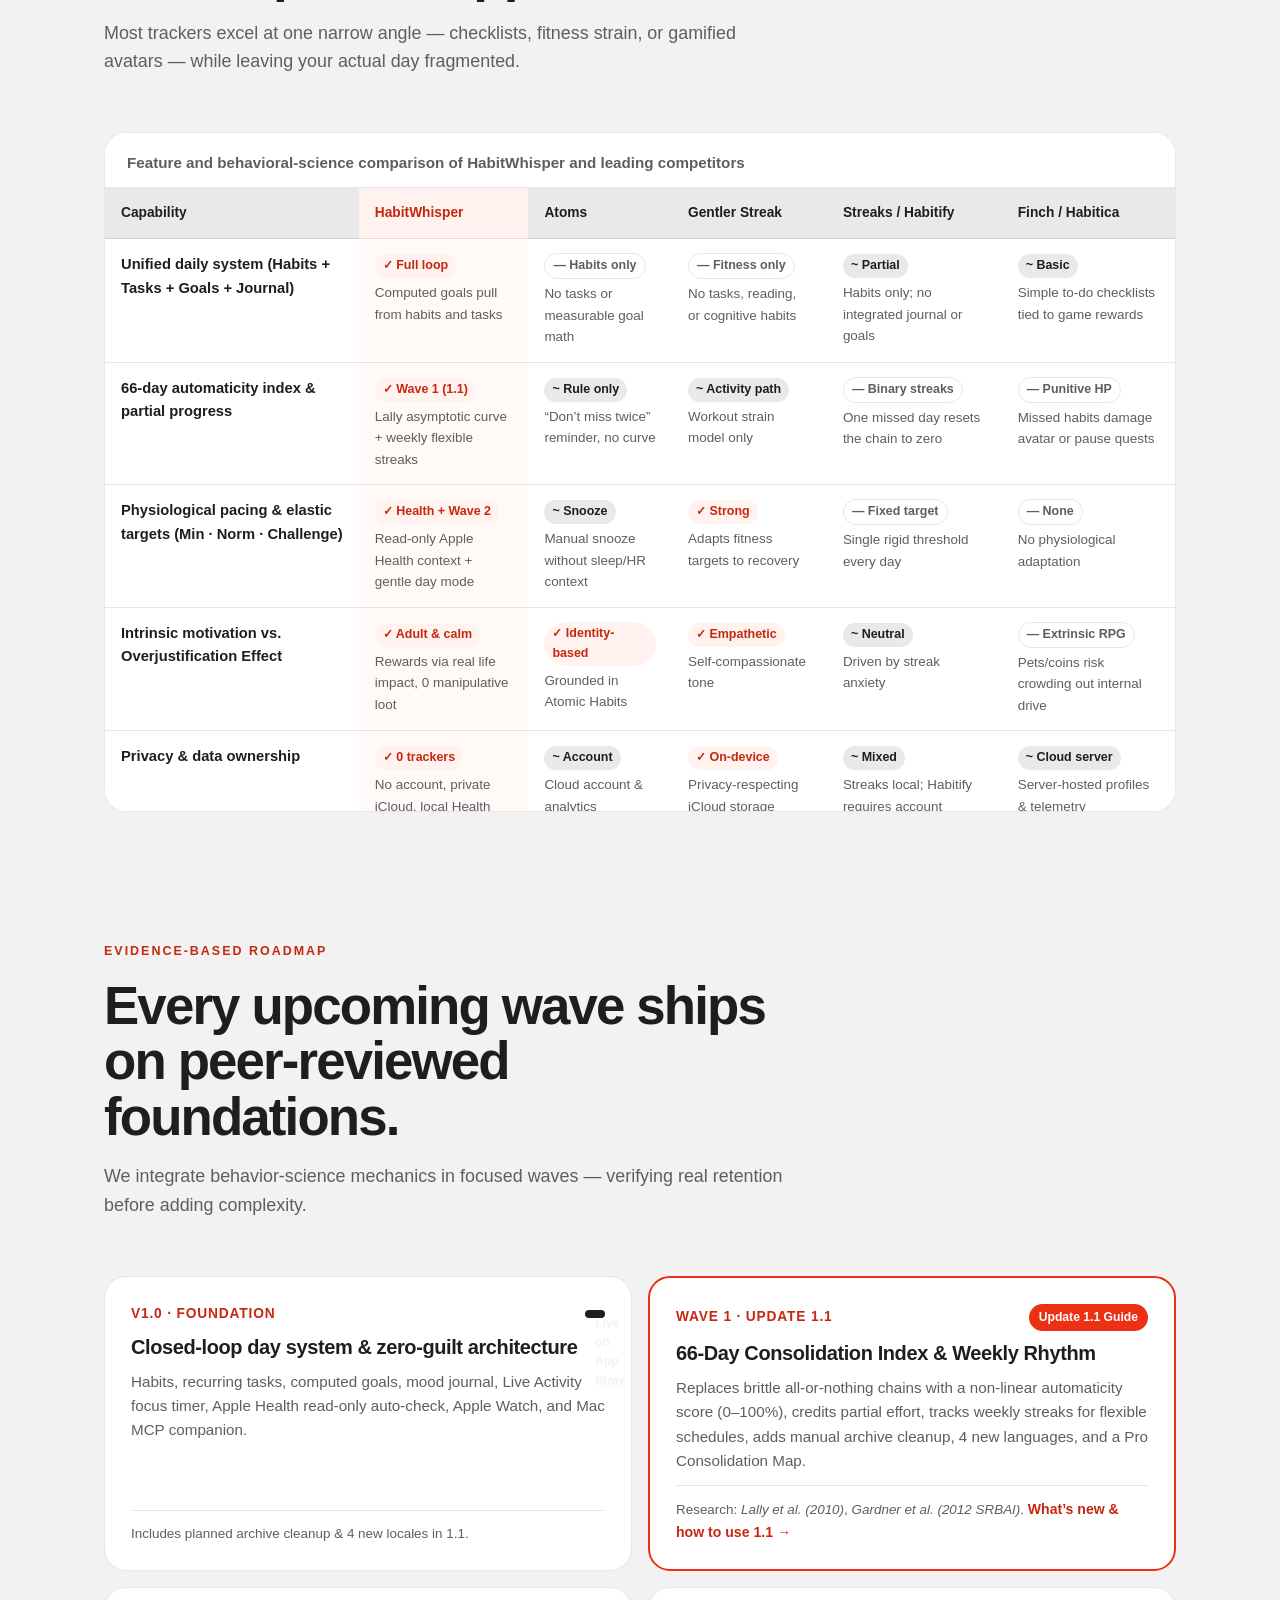
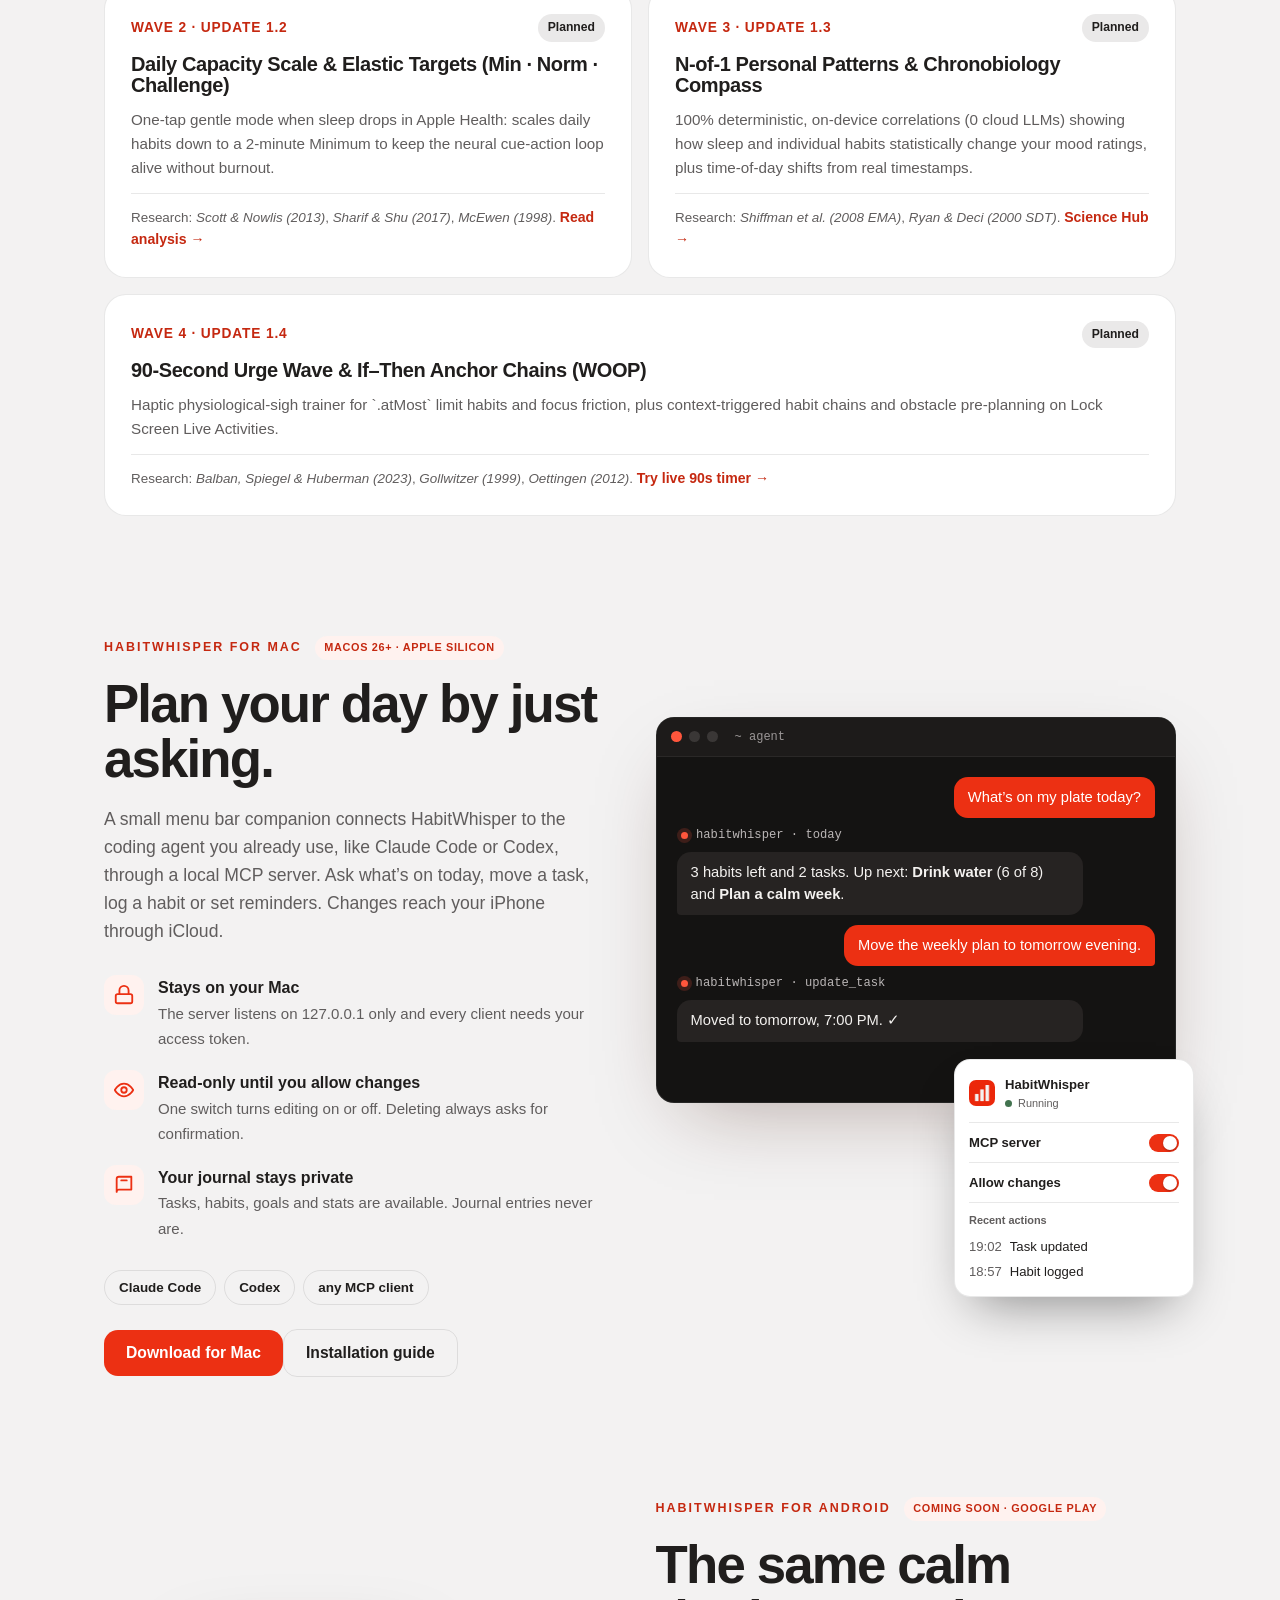
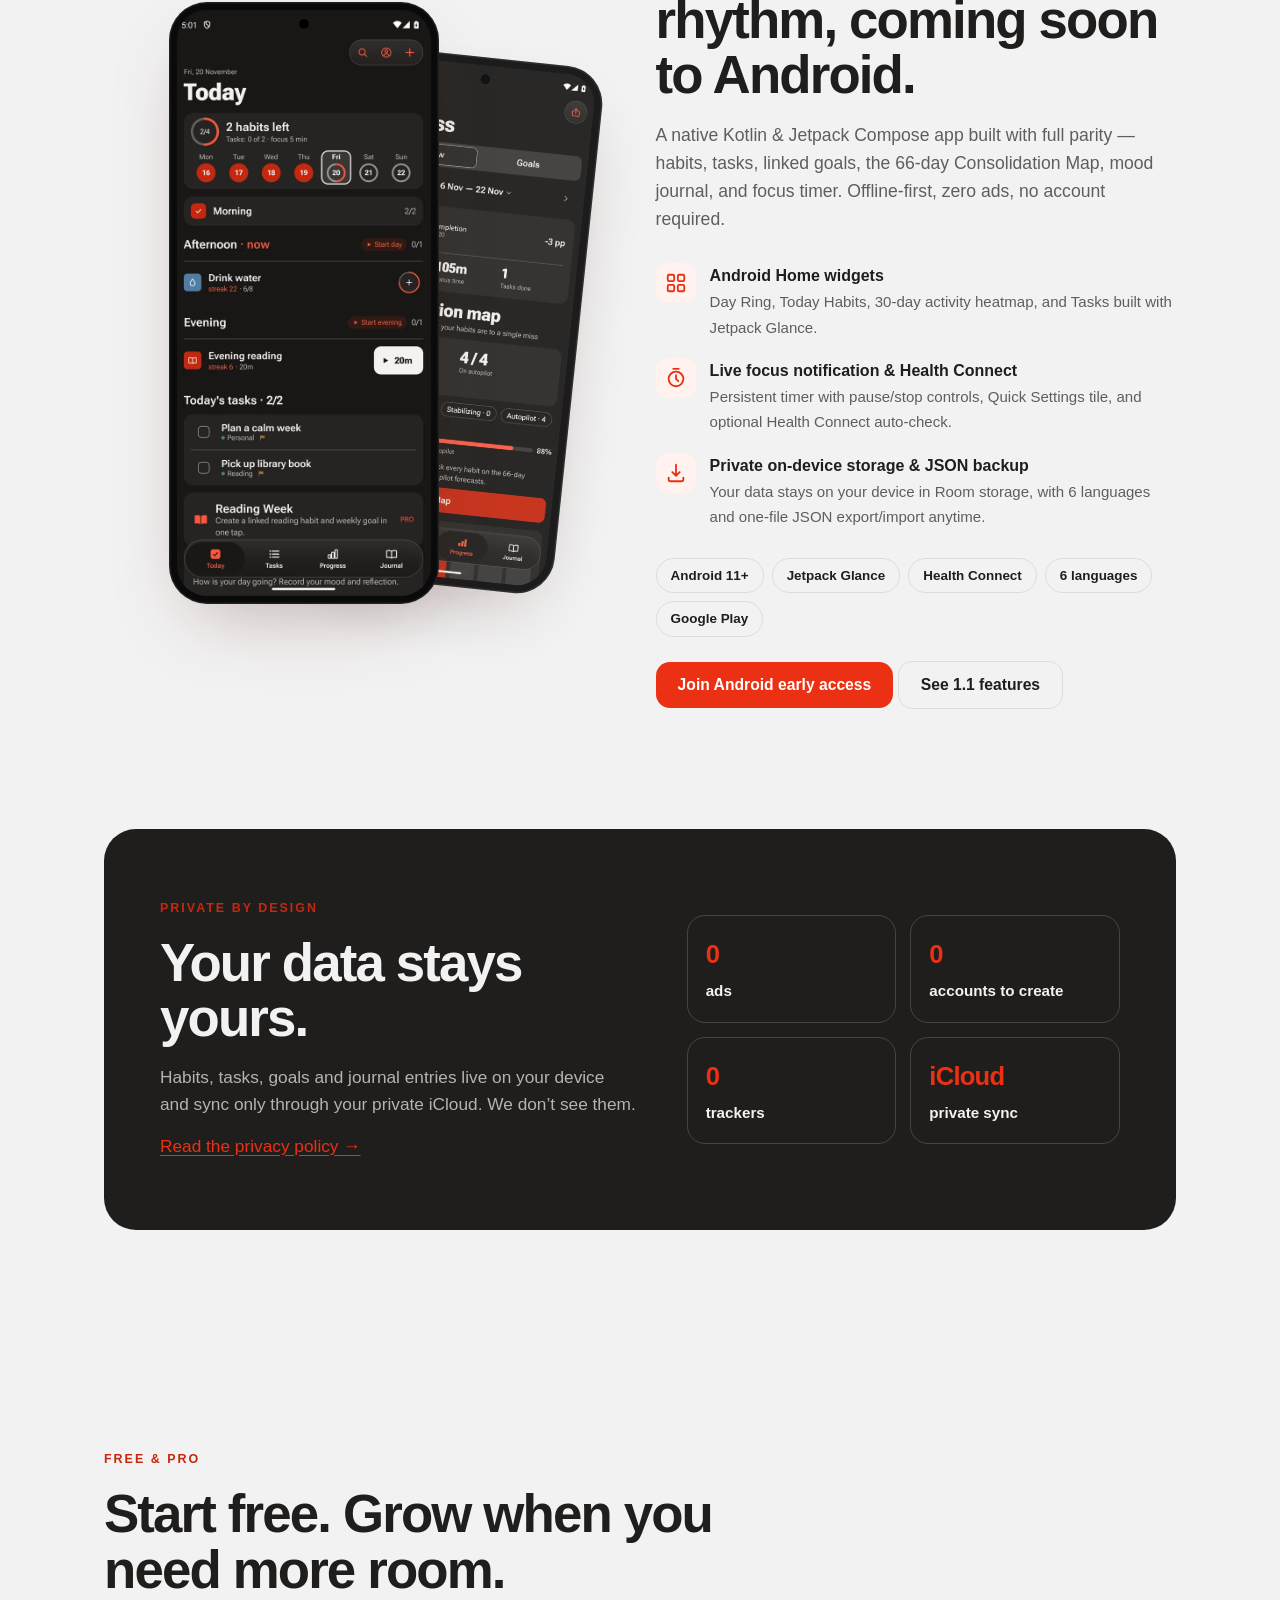
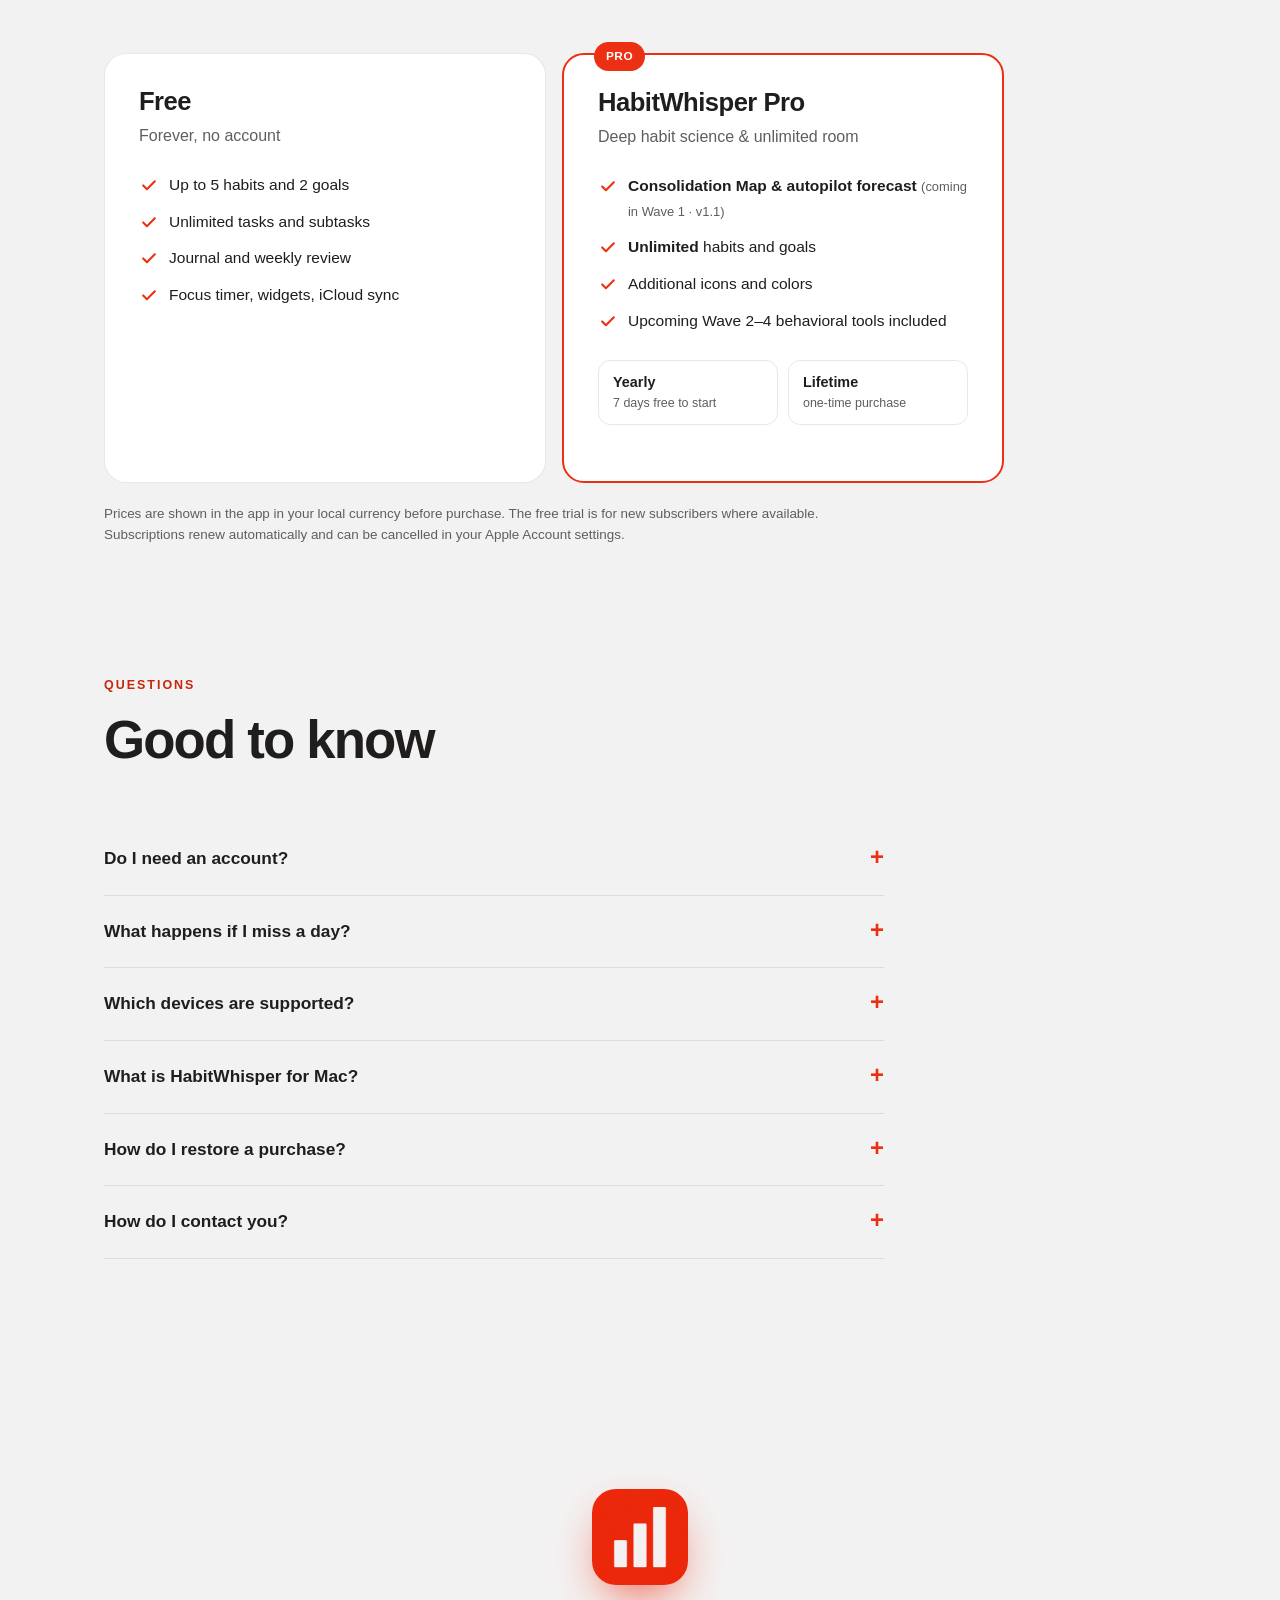
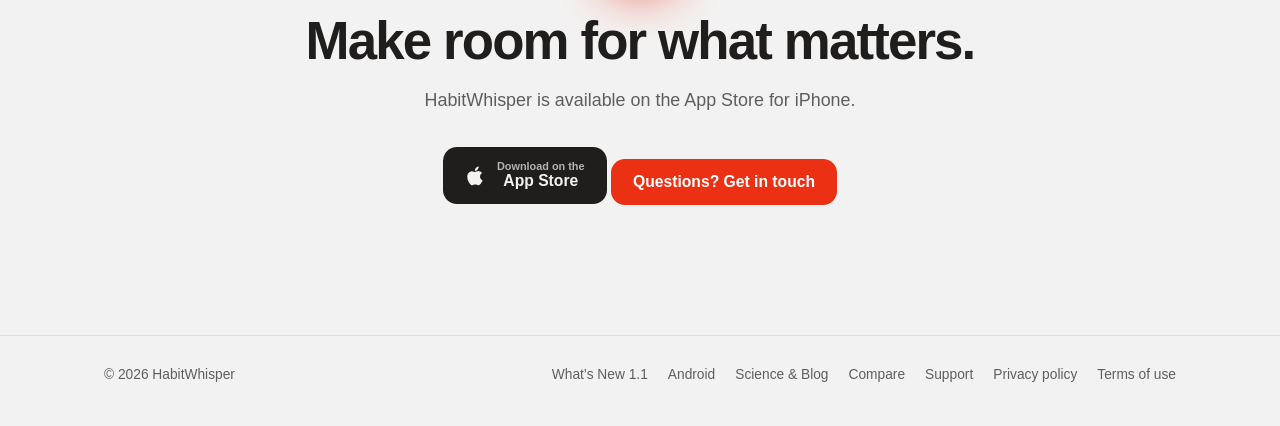
==== commit a88fefb5: "Add Android coming soon showcase, screenshots, and Privacy Policy coverage" ====
--- a/index.html
+++ b/index.html
@@ -30,6 +30,7 @@
       <a href="#compare"><span data-l="en">Compare</span><span data-l="ru">Сравнение</span></a>
       <a href="science/"><span data-l="en">Science</span><span data-l="ru">Наука</span></a>
       <a href="#mac">Mac</a>
+      <a href="#android">Android</a>
       <a href="#pricing"><span data-l="en">Pro</span><span data-l="ru">Pro</span></a>
       <a href="support/"><span data-l="en">Support</span><span data-l="ru">Поддержка</span></a>
     </nav>
@@ -69,6 +70,7 @@
       </div>
       <div class="facts reveal d3">
         <span data-l="en">iPhone &amp; iPhone Duo</span><span data-l="ru">iPhone и iPhone Duo</span>
+        <span data-l="en">Android coming soon</span><span data-l="ru">Скоро на Android</span>
         <span data-l="en">Private iCloud sync</span><span data-l="ru">Синхронизация через iCloud</span>
         <span data-l="en">Widgets &amp; Live Activities</span><span data-l="ru">Виджеты и Live Activity</span>
       </div>
@@ -515,6 +517,51 @@
   </div>
 </section>
 
+<section class="section" id="android" style="padding-top:10px">
+  <div class="wrap">
+    <div class="mac-grid">
+      <div class="android-stage reveal">
+        <div class="android-phone front">
+          <img
+            src="assets/android/today-en.webp"
+            data-android-en="assets/android/today-en.webp"
+            data-android-ru="assets/android/today-ru.webp"
+            data-alt-en="HabitWhisper for Android Today screen showing morning habits, water counter, reading timer, and tasks"
+            data-alt-ru="Экран «Сегодня» в HabitWhisper для Android с привычками, счётчиком воды и активным фокус-таймером"
+            alt="HabitWhisper for Android Today screen showing morning habits, water counter, reading timer, and tasks"
+            width="600" height="1336" loading="lazy">
+        </div>
+        <div class="android-phone back">
+          <img
+            src="assets/android/progress-en.webp"
+            data-android-en="assets/android/progress-en.webp"
+            data-android-ru="assets/android/widgets-ru.webp"
+            data-alt-en="HabitWhisper for Android Progress screen showing the 66-day Consolidation Map"
+            data-alt-ru="Виджеты рабочего стола Android в HabitWhisper: кольцо дня и 30-дневная карта активности"
+            alt="HabitWhisper for Android Progress screen showing the 66-day Consolidation Map"
+            width="600" height="1336" loading="lazy">
+        </div>
+      </div>
+
+      <div class="mac-copy reveal d1">
+        <div class="eyebrow"><span data-l="en">HabitWhisper for Android</span><span data-l="ru">HabitWhisper для Android</span> <span class="soon"><span data-l="en">Coming soon · Google Play</span><span data-l="ru">Скоро · Google Play</span></span></div>
+        <h2 style="margin-top:16px"><span data-l="en">The same calm rhythm, coming soon to Android.</span><span data-l="ru">Тот же спокойный ритм — скоро на Android.</span></h2>
+        <p class="mac-lead"><span data-l="en">A native Kotlin &amp; Jetpack Compose app built with full parity — habits, tasks, linked goals, the 66-day Consolidation Map, mood journal, and focus timer. Offline-first, zero ads, no account required.</span><span data-l="ru">Нативное приложение на Kotlin и Jetpack Compose с полным паритетом возможностей — привычки, задачи, измеримые цели, Карта укоренения 66 дней, дневник и фокус-таймер. Работает офлайн, без рекламы и регистрации.</span></p>
+        <ul class="mac-points">
+          <li><svg viewBox="0 0 24 24" fill="none" stroke="currentColor" stroke-width="2" stroke-linecap="round" stroke-linejoin="round"><rect x="3" y="3" width="7" height="7" rx="1.5"/><rect x="14" y="3" width="7" height="7" rx="1.5"/><rect x="3" y="14" width="7" height="7" rx="1.5"/><rect x="14" y="14" width="7" height="7" rx="1.5"/></svg><div><b data-l="en">Android Home widgets</b><b data-l="ru">Виджеты рабочего стола Android</b><span data-l="en">Day Ring, Today Habits, 30-day activity heatmap, and Tasks built with Jetpack Glance.</span><span data-l="ru">Кольцо дня, список привычек, 30-дневная карта активности и задачи на Jetpack Glance.</span></div></li>
+          <li><svg viewBox="0 0 24 24" fill="none" stroke="currentColor" stroke-width="2" stroke-linecap="round" stroke-linejoin="round"><circle cx="12" cy="13" r="8"/><path d="M12 9v4l2.5 2.5M9 2h6"/></svg><div><b data-l="en">Live focus notification &amp; Health Connect</b><b data-l="ru">Фокус-таймер в шторке и Health Connect</b><span data-l="en">Persistent timer with pause/stop controls, Quick Settings tile, and optional Health Connect auto-check.</span><span data-l="ru">Живой хронометр в уведомлении, плитка в быстрых настройках и опциональная автоотметка через Health Connect.</span></div></li>
+          <li><svg viewBox="0 0 24 24" fill="none" stroke="currentColor" stroke-width="2" stroke-linecap="round" stroke-linejoin="round"><path d="M12 3v12m0 0l-4-4m4 4l4-4"/><path d="M4 17v2a2 2 0 0 0 2 2h12a2 2 0 0 0 2-2v-2"/></svg><div><b data-l="en">Private on-device storage &amp; JSON backup</b><b data-l="ru">Локальная приватность и копия JSON</b><span data-l="en">Your data stays on your device in Room storage, with 6 languages and one-file JSON export/import anytime.</span><span data-l="ru">Данные хранятся только на устройстве (Room), 6 языков интерфейса и резервная копия в JSON в любой момент.</span></div></li>
+        </ul>
+        <div class="clients"><span>Android 11+</span><span data-l="en">Jetpack Glance</span><span data-l="ru">Виджеты Glance</span><span>Health Connect</span><span data-l="en">6 languages</span><span data-l="ru">6 языков</span><span>Google Play</span></div>
+        <div class="ctas" style="margin-top:24px">
+          <a class="button accent-btn" href="mailto:support@finik.app?subject=HabitWhisper%20Android%20Early%20Access"><span data-l="en">Join Android early access</span><span data-l="ru">Записаться в ранний доступ</span></a>
+          <a class="button ghost" href="whats-new/"><span data-l="en">See 1.1 features</span><span data-l="ru">Возможности 1.1</span></a>
+        </div>
+      </div>
+    </div>
+  </div>
+</section>
+
 <section class="section" style="padding-top:10px">
   <div class="wrap">
     <div class="privacy-band reveal">
@@ -591,7 +638,7 @@
       </details>
       <details>
         <summary><span data-l="en">Which devices are supported?</span><span data-l="ru">Какие устройства поддерживаются?</span></summary>
-        <p><span data-l="en">iPhone and iPhone Duo with iOS 27, including Home and Lock Screen widgets and Live Activities.</span><span data-l="ru">iPhone и iPhone Duo с iOS 27, включая виджеты на экране «Домой» и блокировки и Live Activity.</span></p>
+        <p><span data-l="en">iPhone and iPhone Duo on the App Store (including Home and Lock Screen widgets and Live Activities), plus the optional Mac MCP companion (macOS 26+ on Apple Silicon). A native Android version (Android 11+) with full feature parity is in final testing and coming soon to Google Play.</span><span data-l="ru">iPhone и iPhone Duo в App Store (включая виджеты на экране «Домой» и блокировки и Live Activity), а также компаньон для Mac (macOS 26+, Apple Silicon). Нативная версия для Android (Android 11+) с полным паритетом функций проходит финальное тестирование и скоро выйдет в Google Play.</span></p>
       </details>
       <details>
         <summary><span data-l="en">What is HabitWhisper for Mac?</span><span data-l="ru">Что такое HabitWhisper для Mac?</span></summary>
@@ -626,6 +673,7 @@
     <span>© 2026 HabitWhisper</span>
     <nav aria-label="Footer">
       <a href="whats-new/"><span data-l="en">What’s New 1.1</span><span data-l="ru">Новое в 1.1</span></a>
+      <a href="#android">Android</a>
       <a href="science/"><span data-l="en">Science &amp; Blog</span><span data-l="ru">Наука и блог</span></a>
       <a href="#compare"><span data-l="en">Compare</span><span data-l="ru">Сравнение</span></a>
       <a href="support/"><span data-l="en">Support</span><span data-l="ru">Поддержка</span></a>
--- a/style.css
+++ b/style.css
@@ -629,3 +629,26 @@
   .wn-media.pair{grid-template-columns:1fr}
   .wn-media.pair .wn-shot .phone{max-width:280px}
 }
+
+/* Android coming soon showcase */
+section[id]{scroll-margin-top:84px}
+.android-stage{position:relative;min-height:560px;display:flex;align-items:center;justify-content:center}
+.android-phone{
+  position:relative;width:270px;aspect-ratio:600/1336;border-radius:38px;
+  background:var(--phone);padding:8px;box-shadow:var(--shadow),inset 0 0 0 1.5px rgba(255,255,255,.09);
+}
+.android-phone img{width:100%;height:100%;border-radius:30px;object-fit:cover}
+.android-phone::after{
+  content:"";position:absolute;top:16px;left:50%;width:12px;height:12px;border-radius:50%;
+  background:#000;transform:translateX(-50%);box-shadow:inset 0 0 0 1px rgba(255,255,255,.12);
+}
+.android-phone.front{z-index:2;transform:translateX(-48px)}
+.android-phone.back{position:absolute;width:238px;transform:translateX(108px) translateY(18px) rotate(6deg);opacity:.92;z-index:1}
+@media (max-width:960px){
+  .android-stage{min-height:500px;margin-top:8px}
+}
+@media (max-width:650px){
+  .android-stage{min-height:460px}
+  .android-phone.front{width:230px;transform:translateX(-34px)}
+  .android-phone.back{width:198px;transform:translateX(76px) translateY(14px) rotate(6deg)}
+}
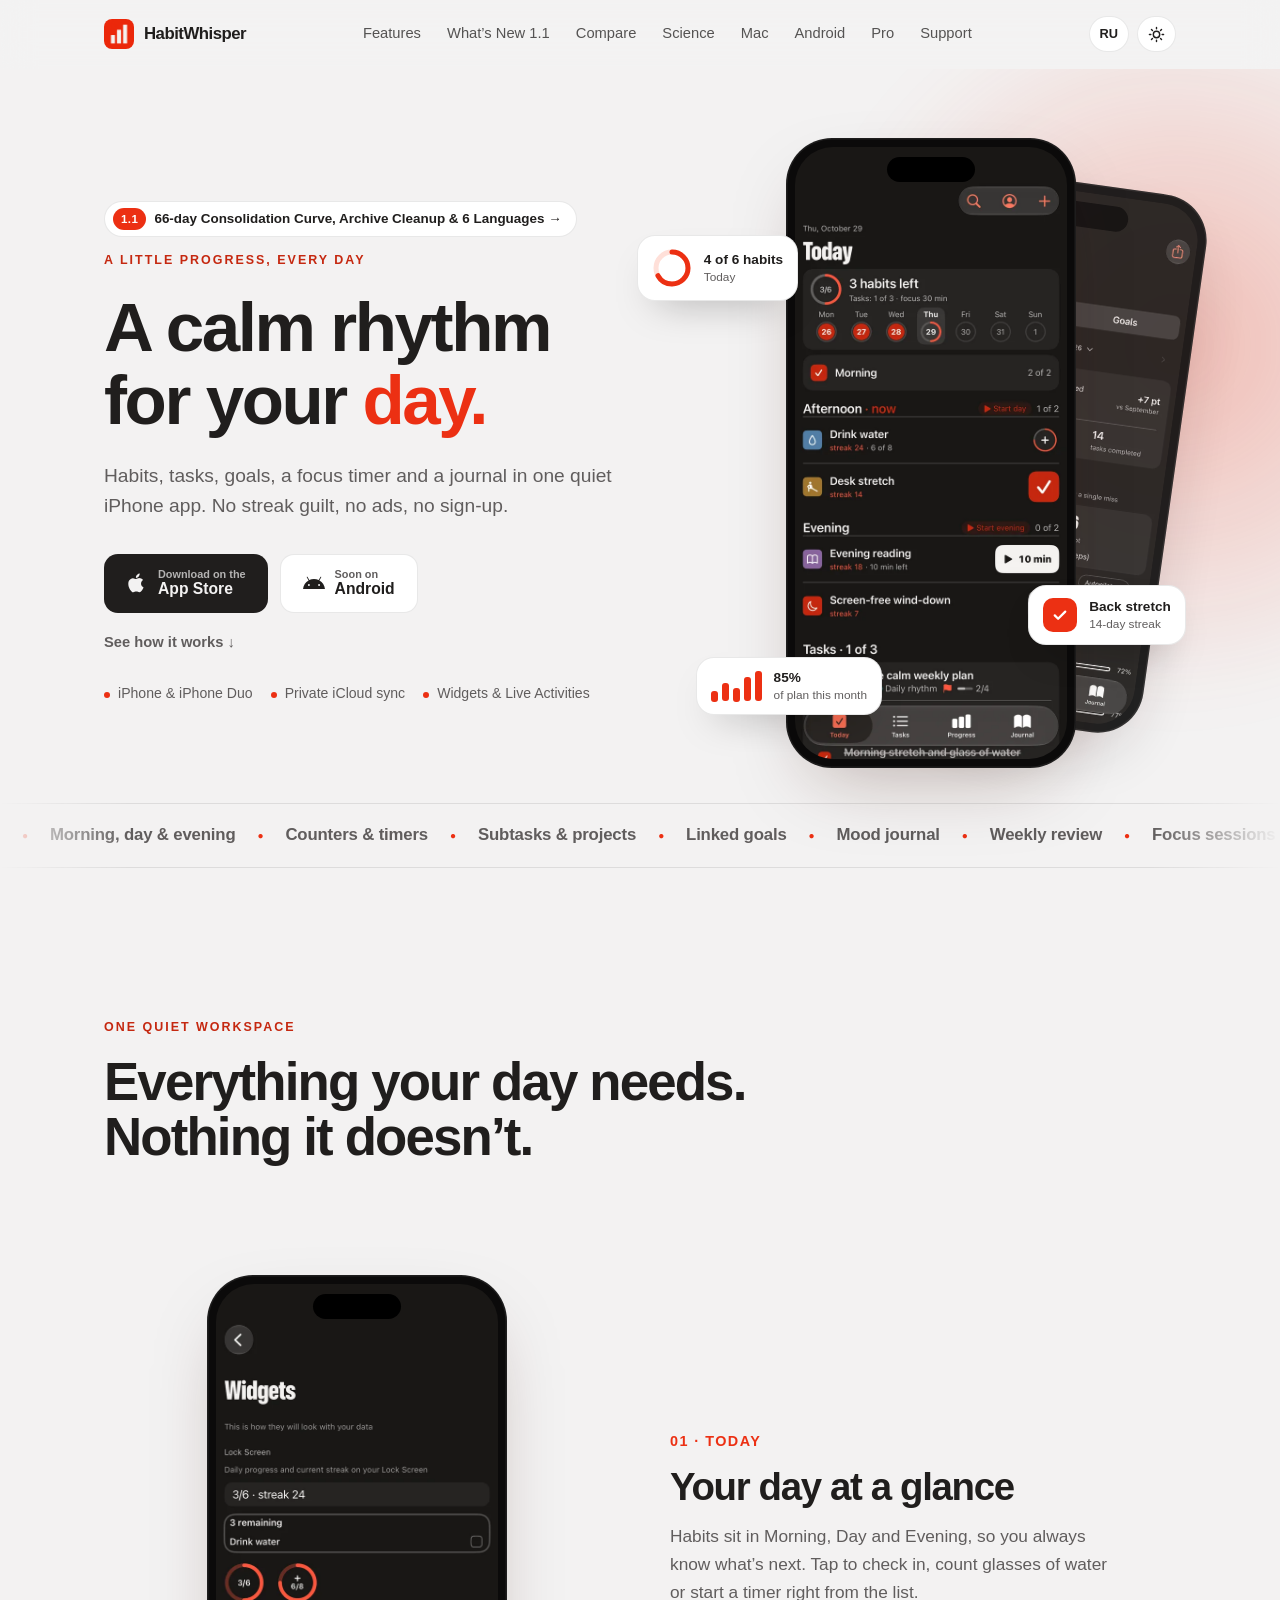
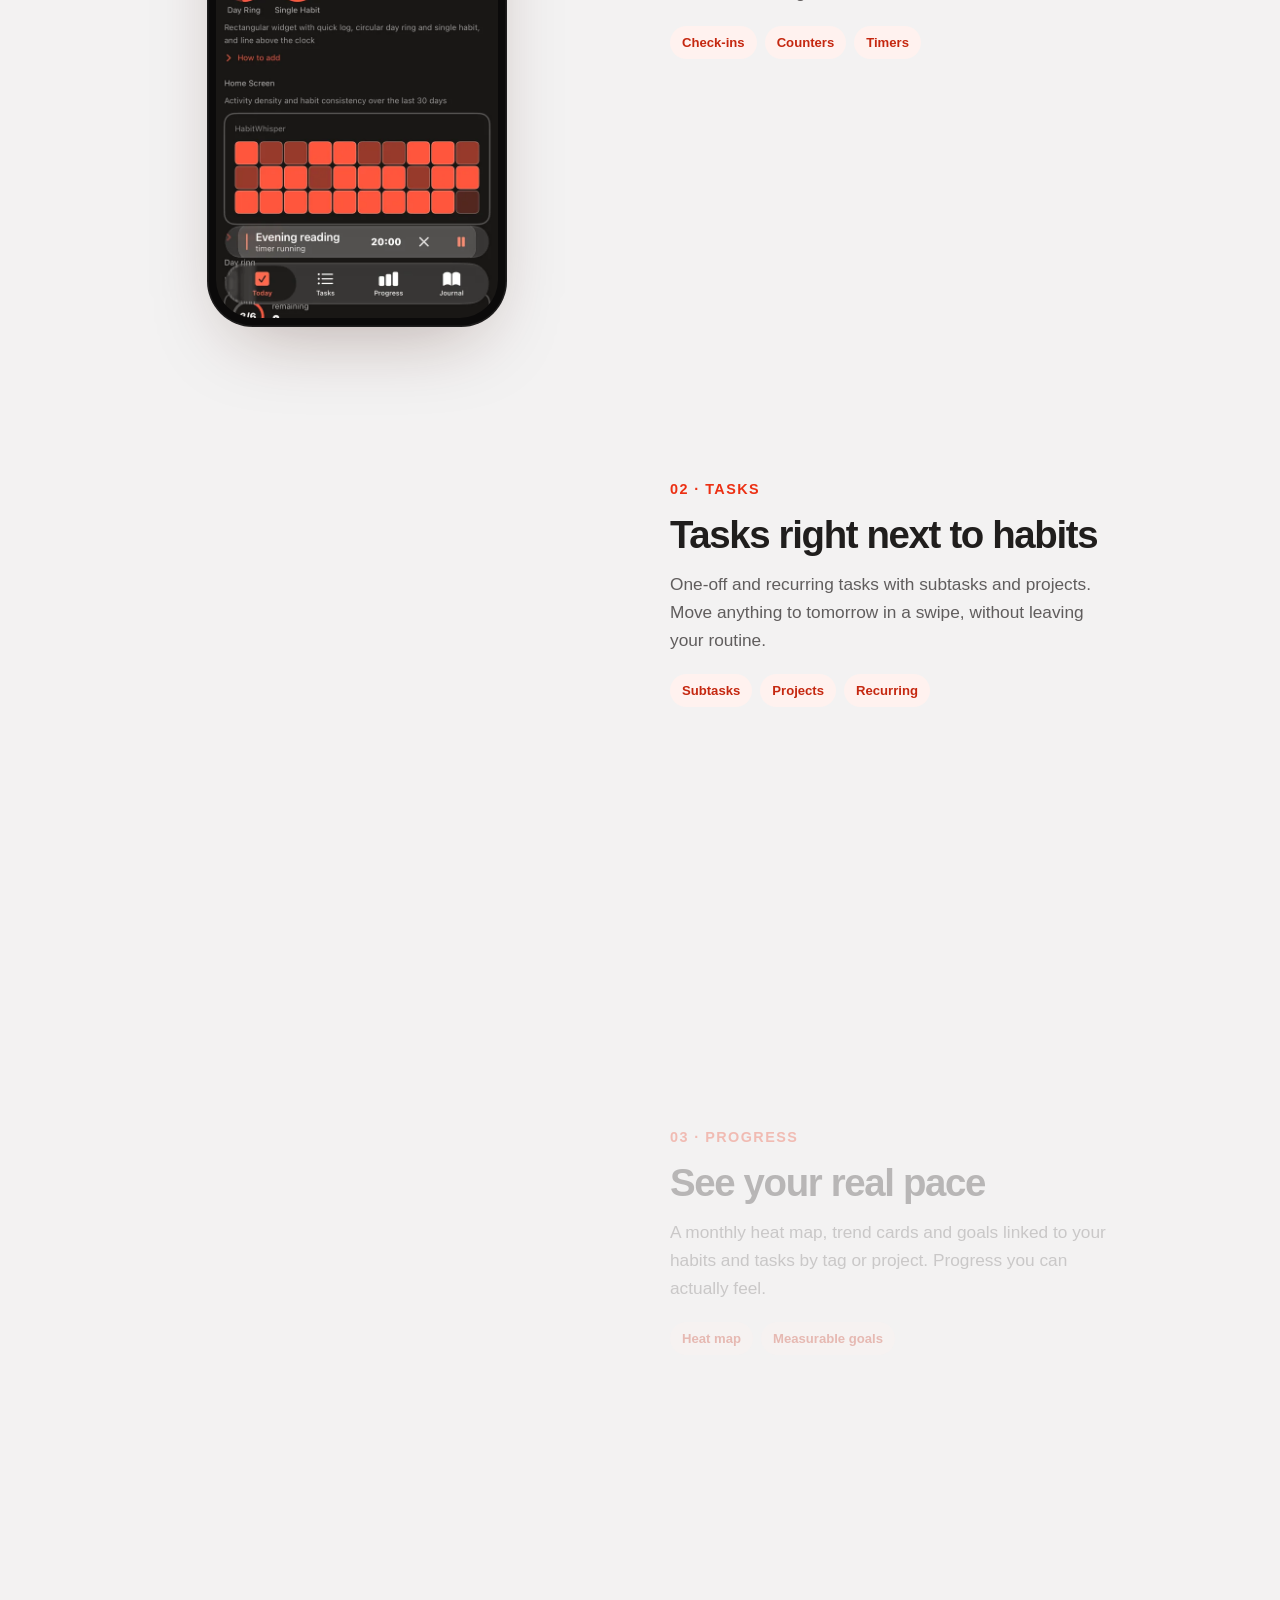
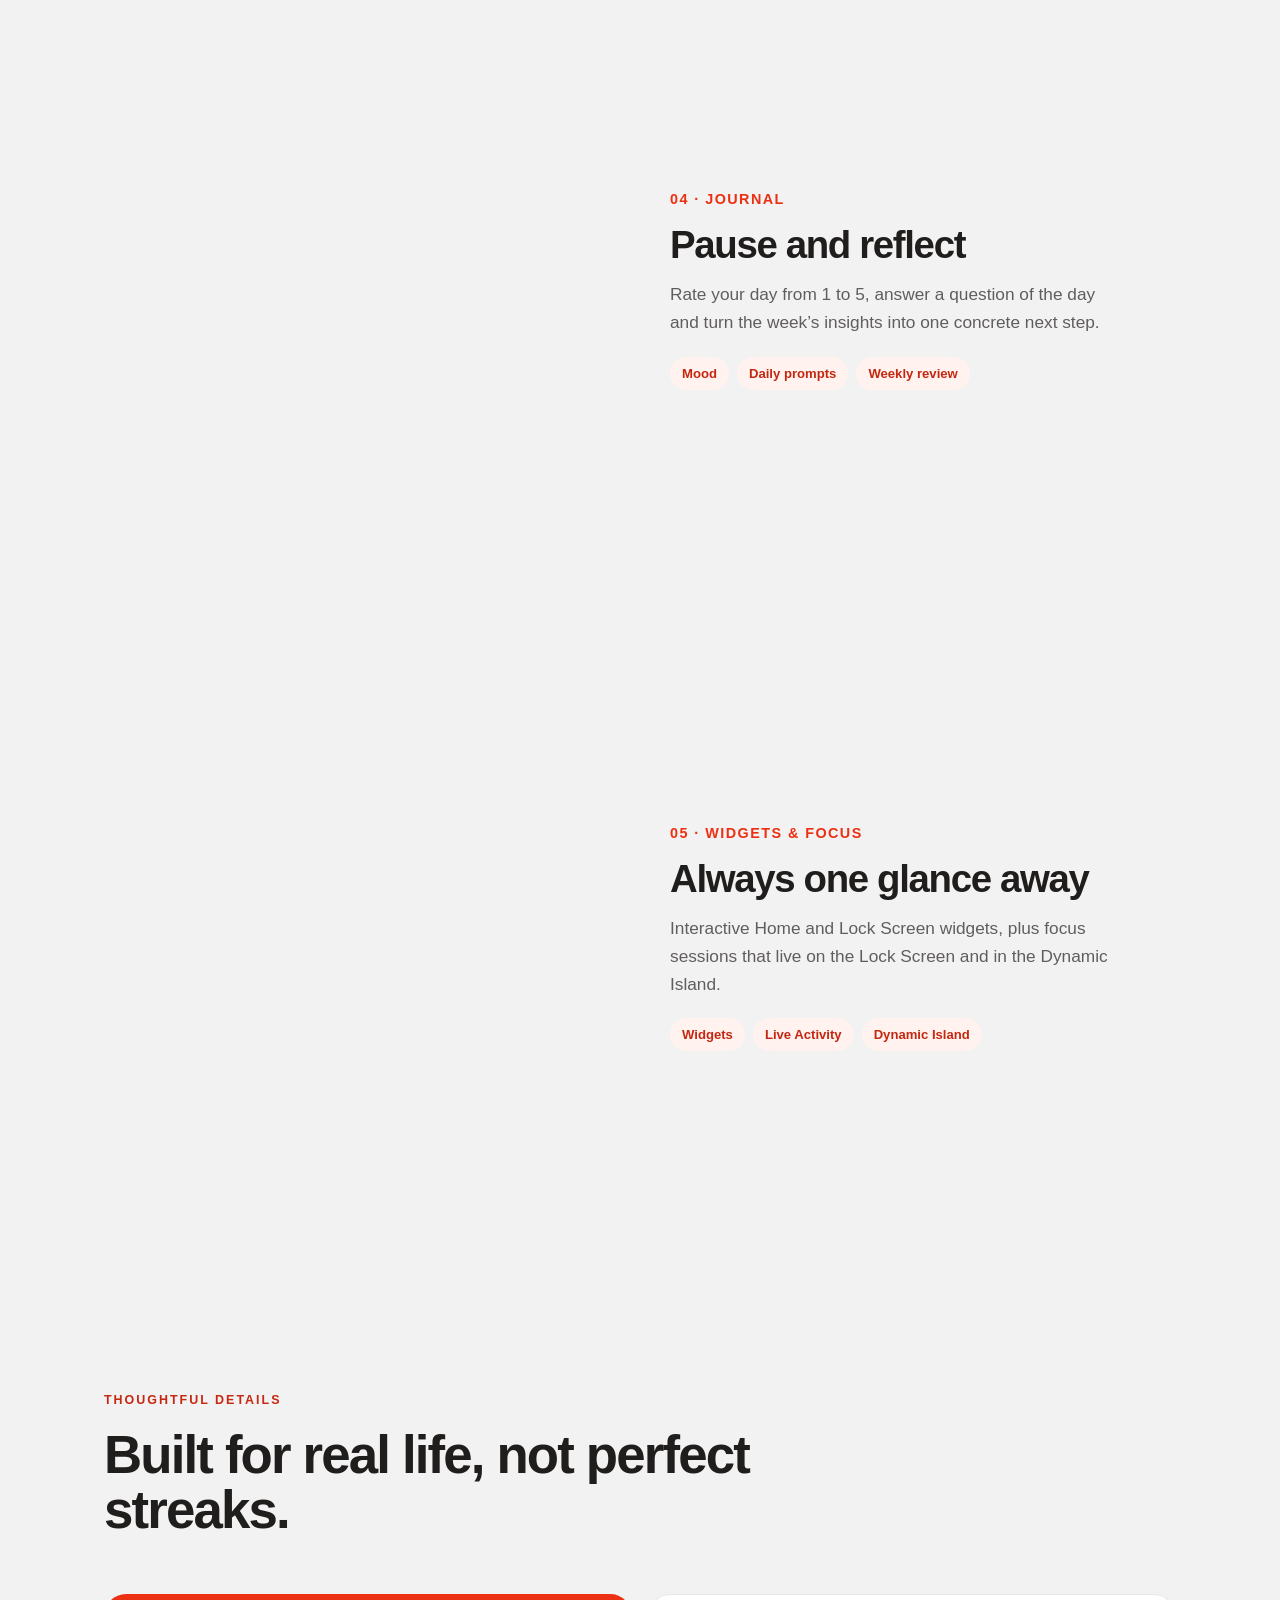
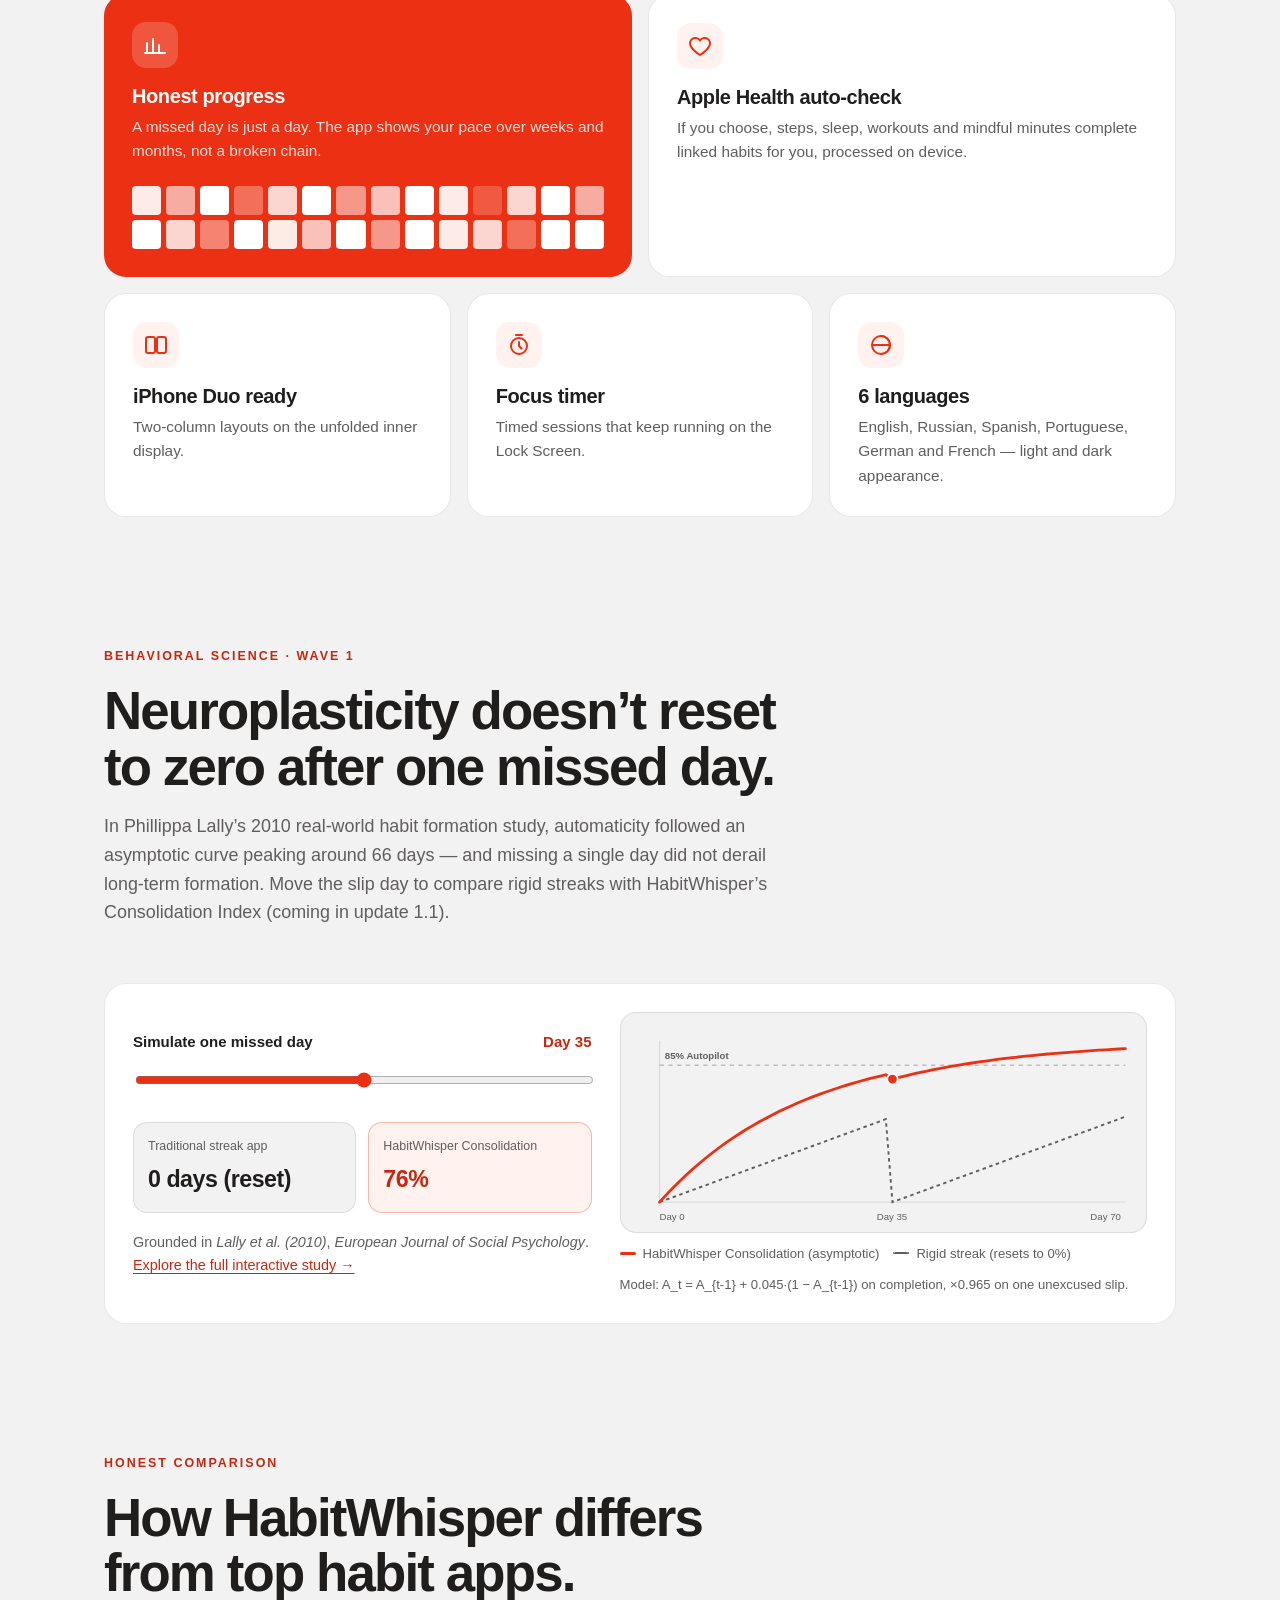
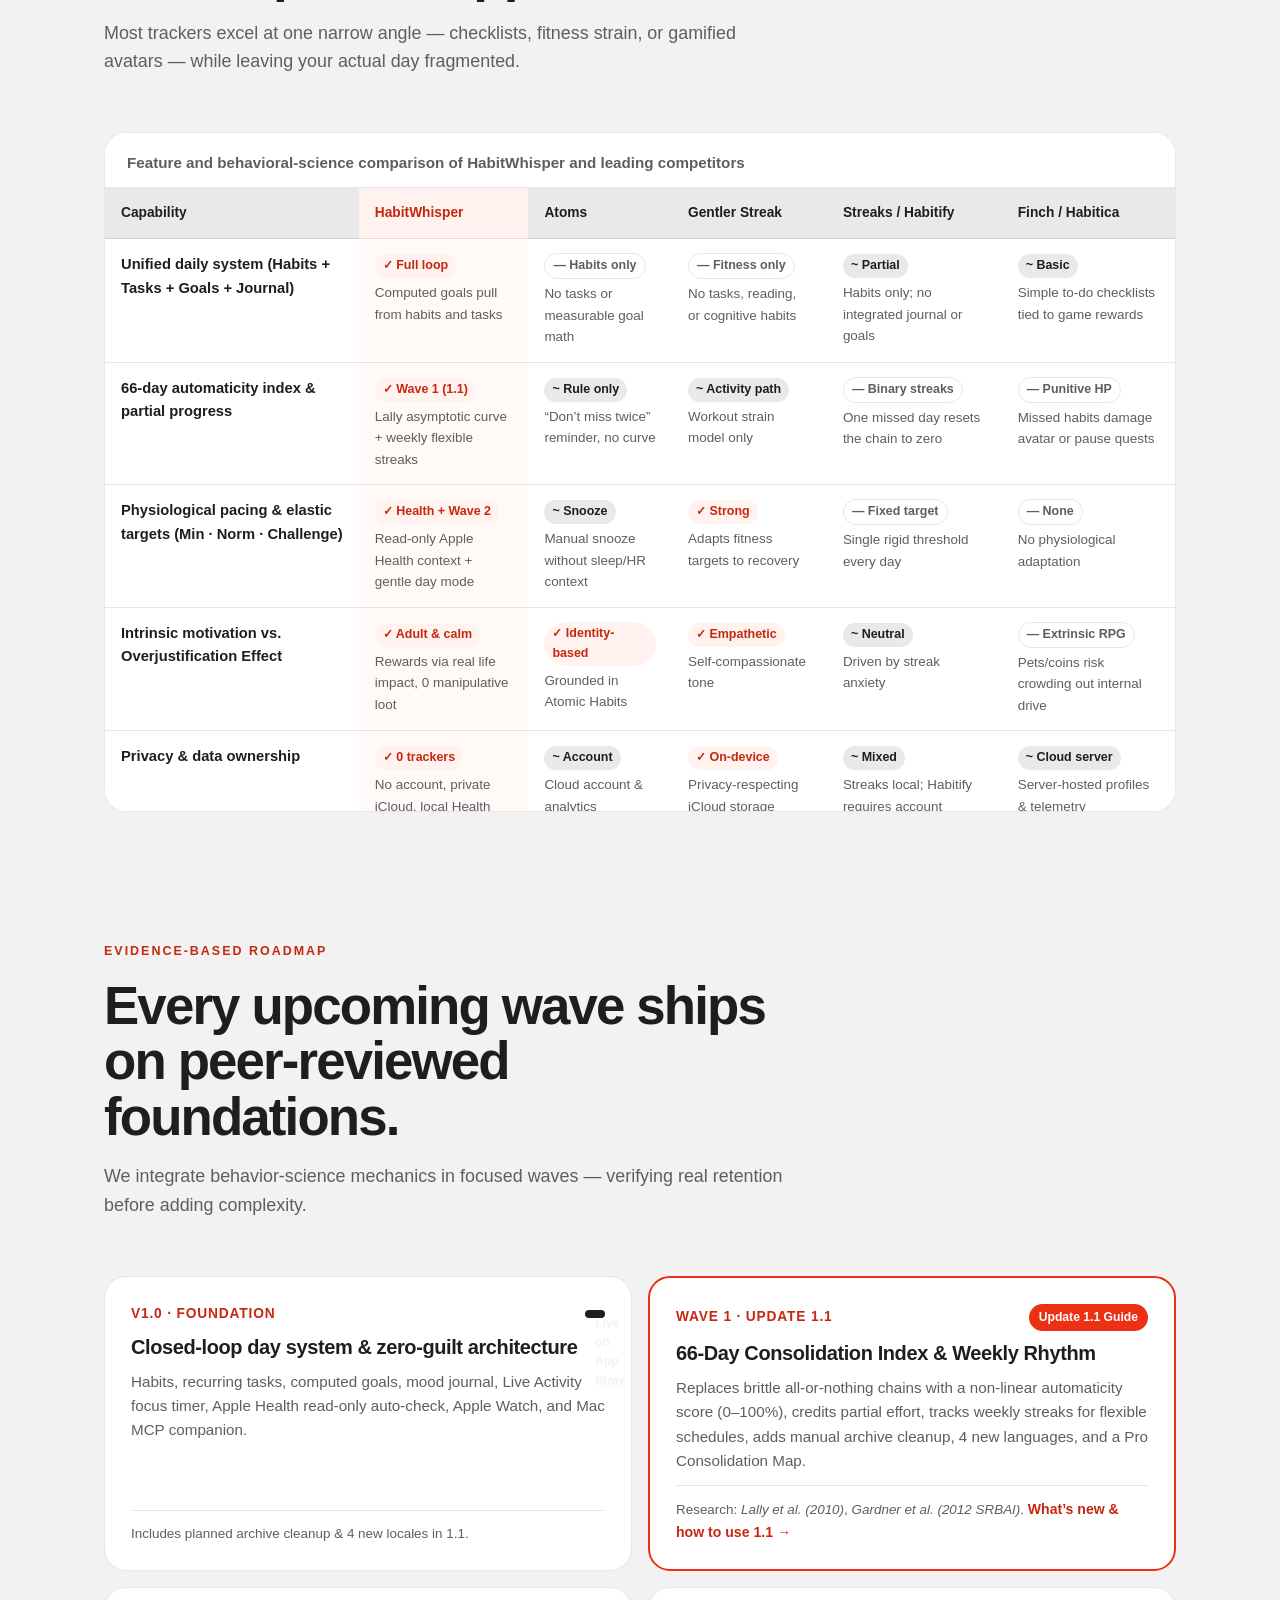
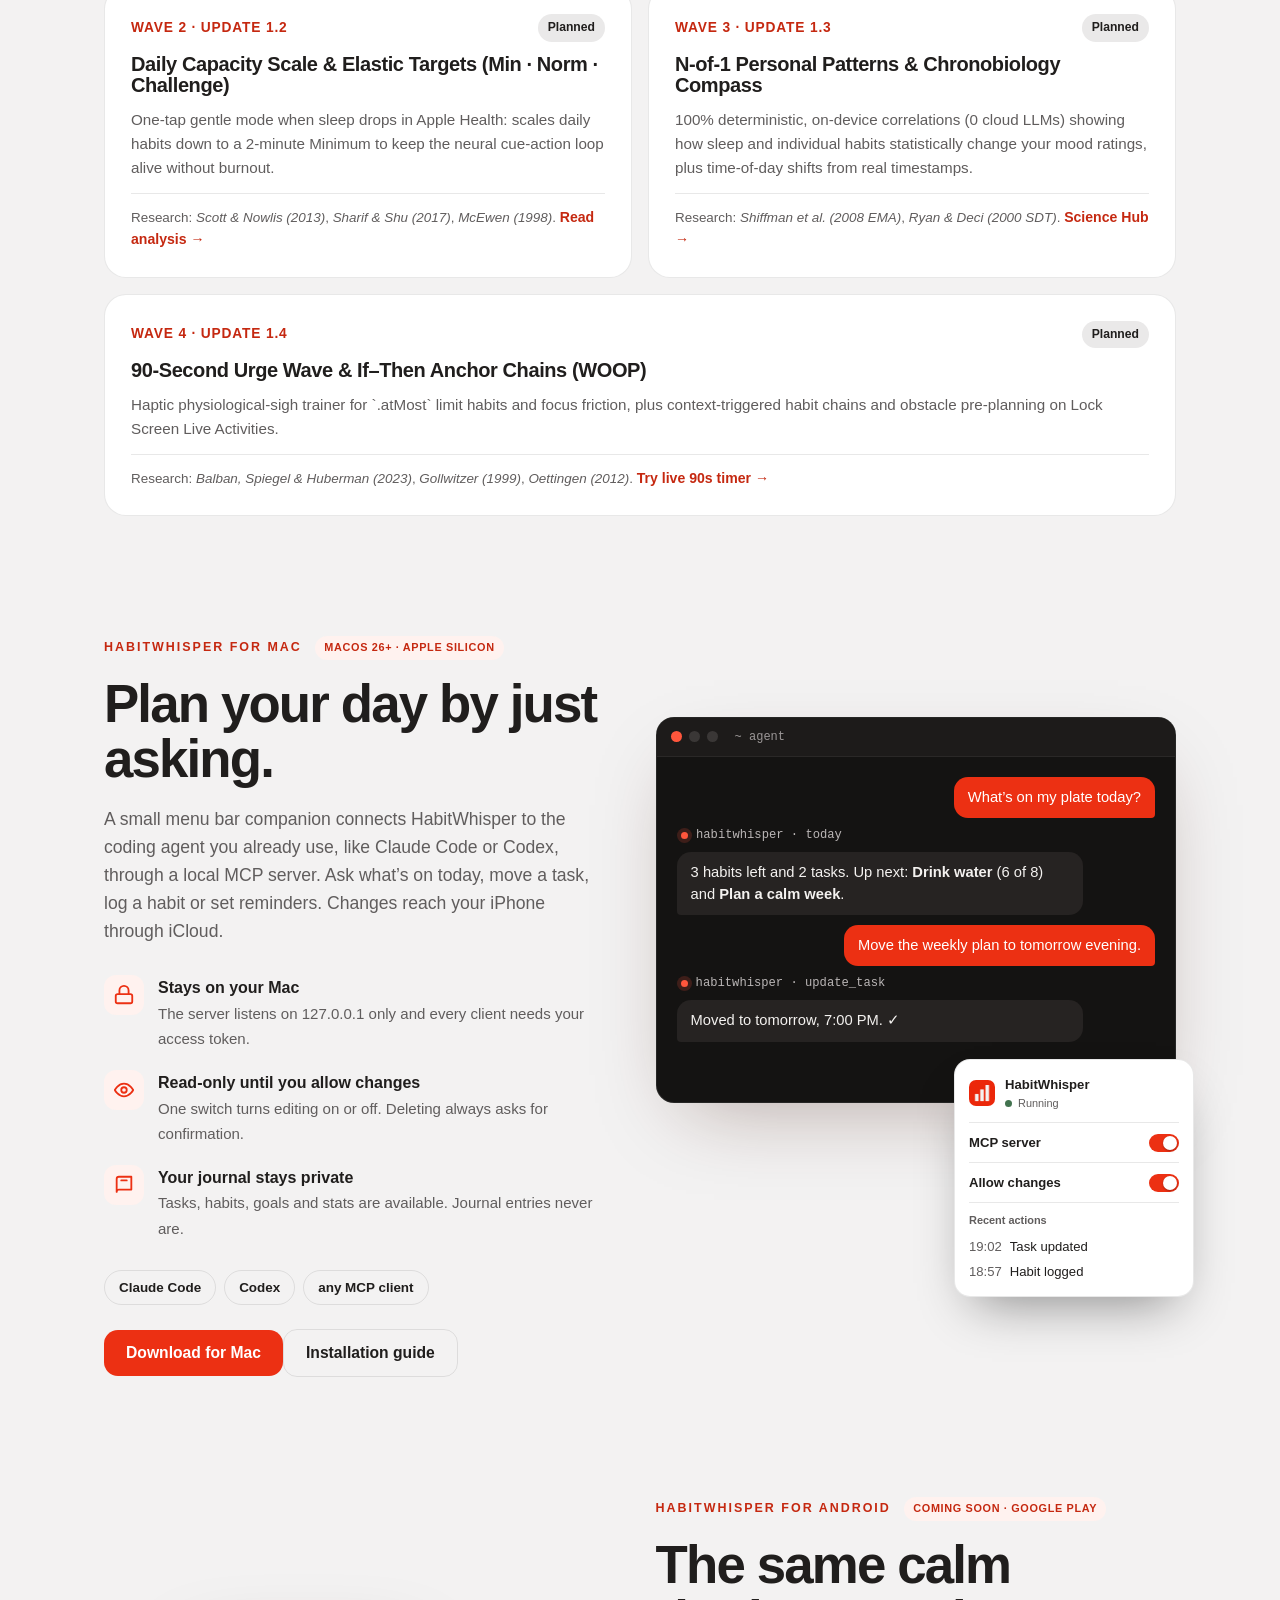
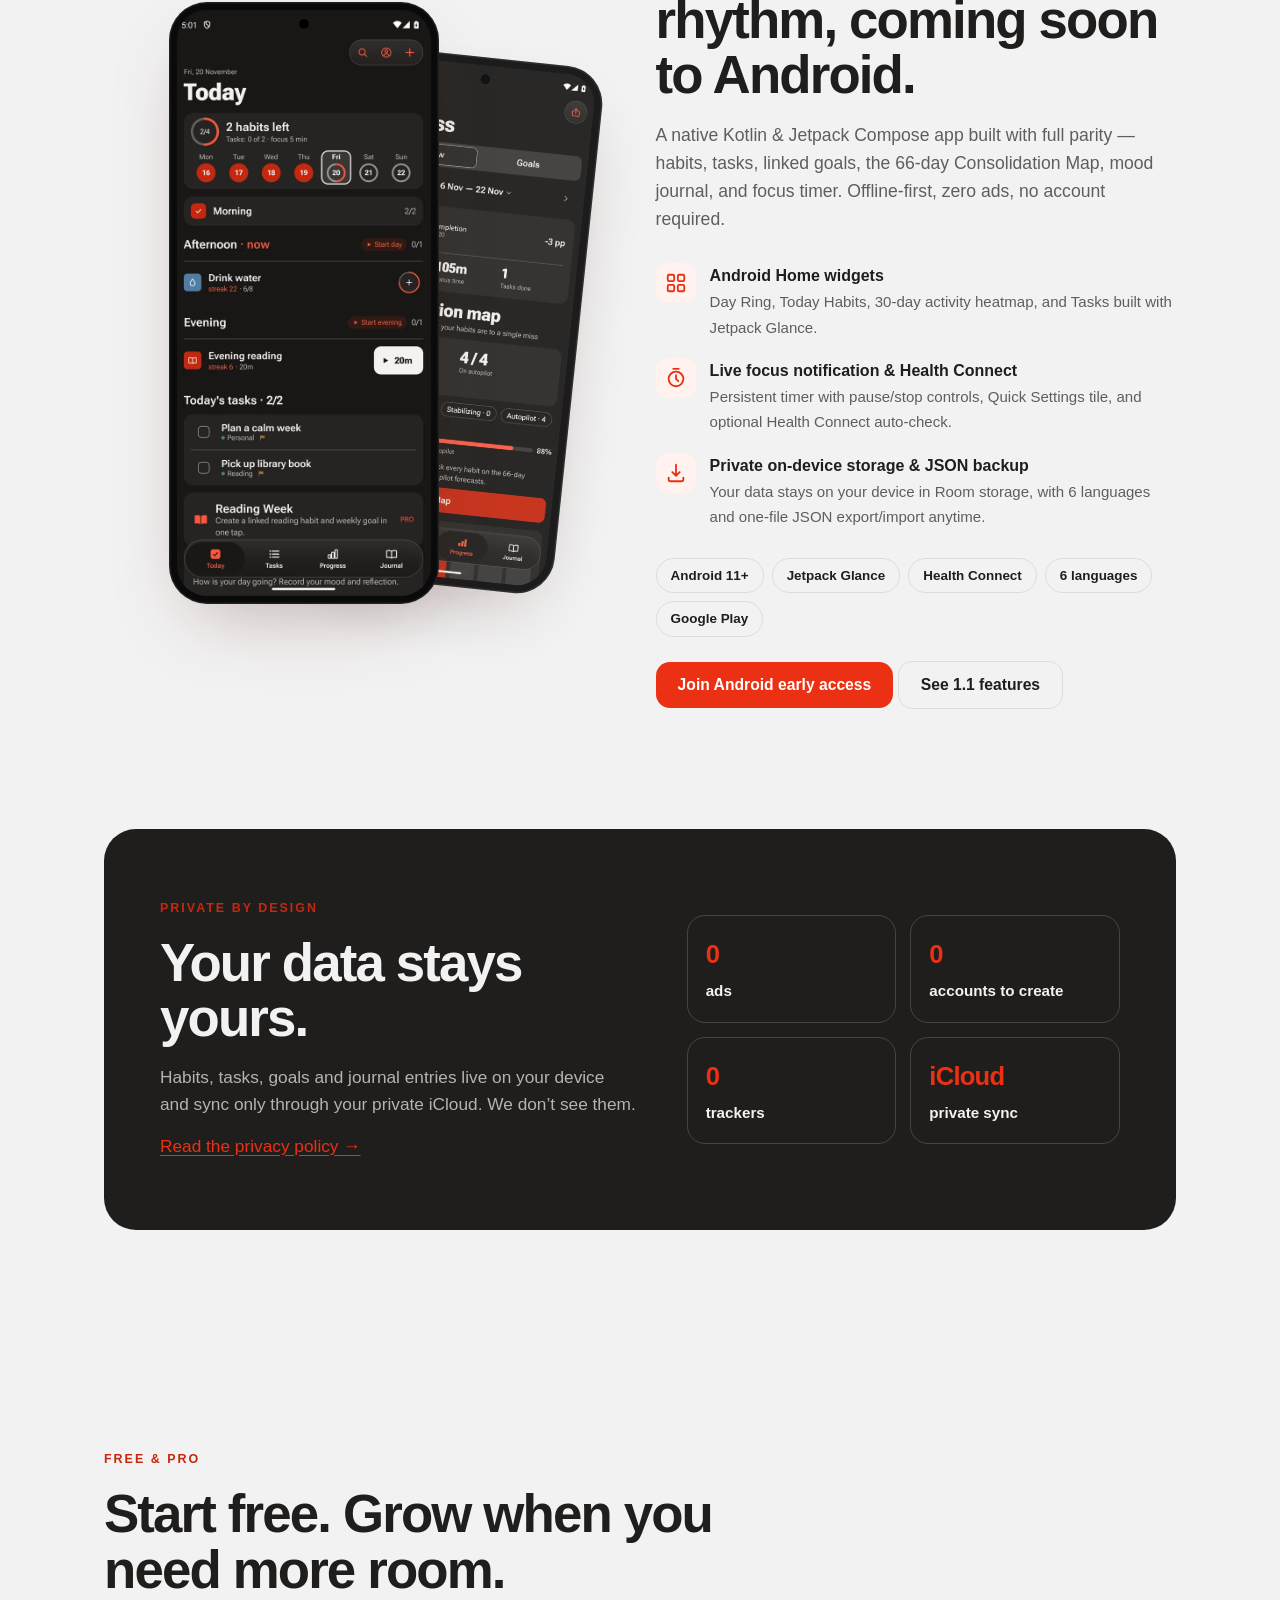
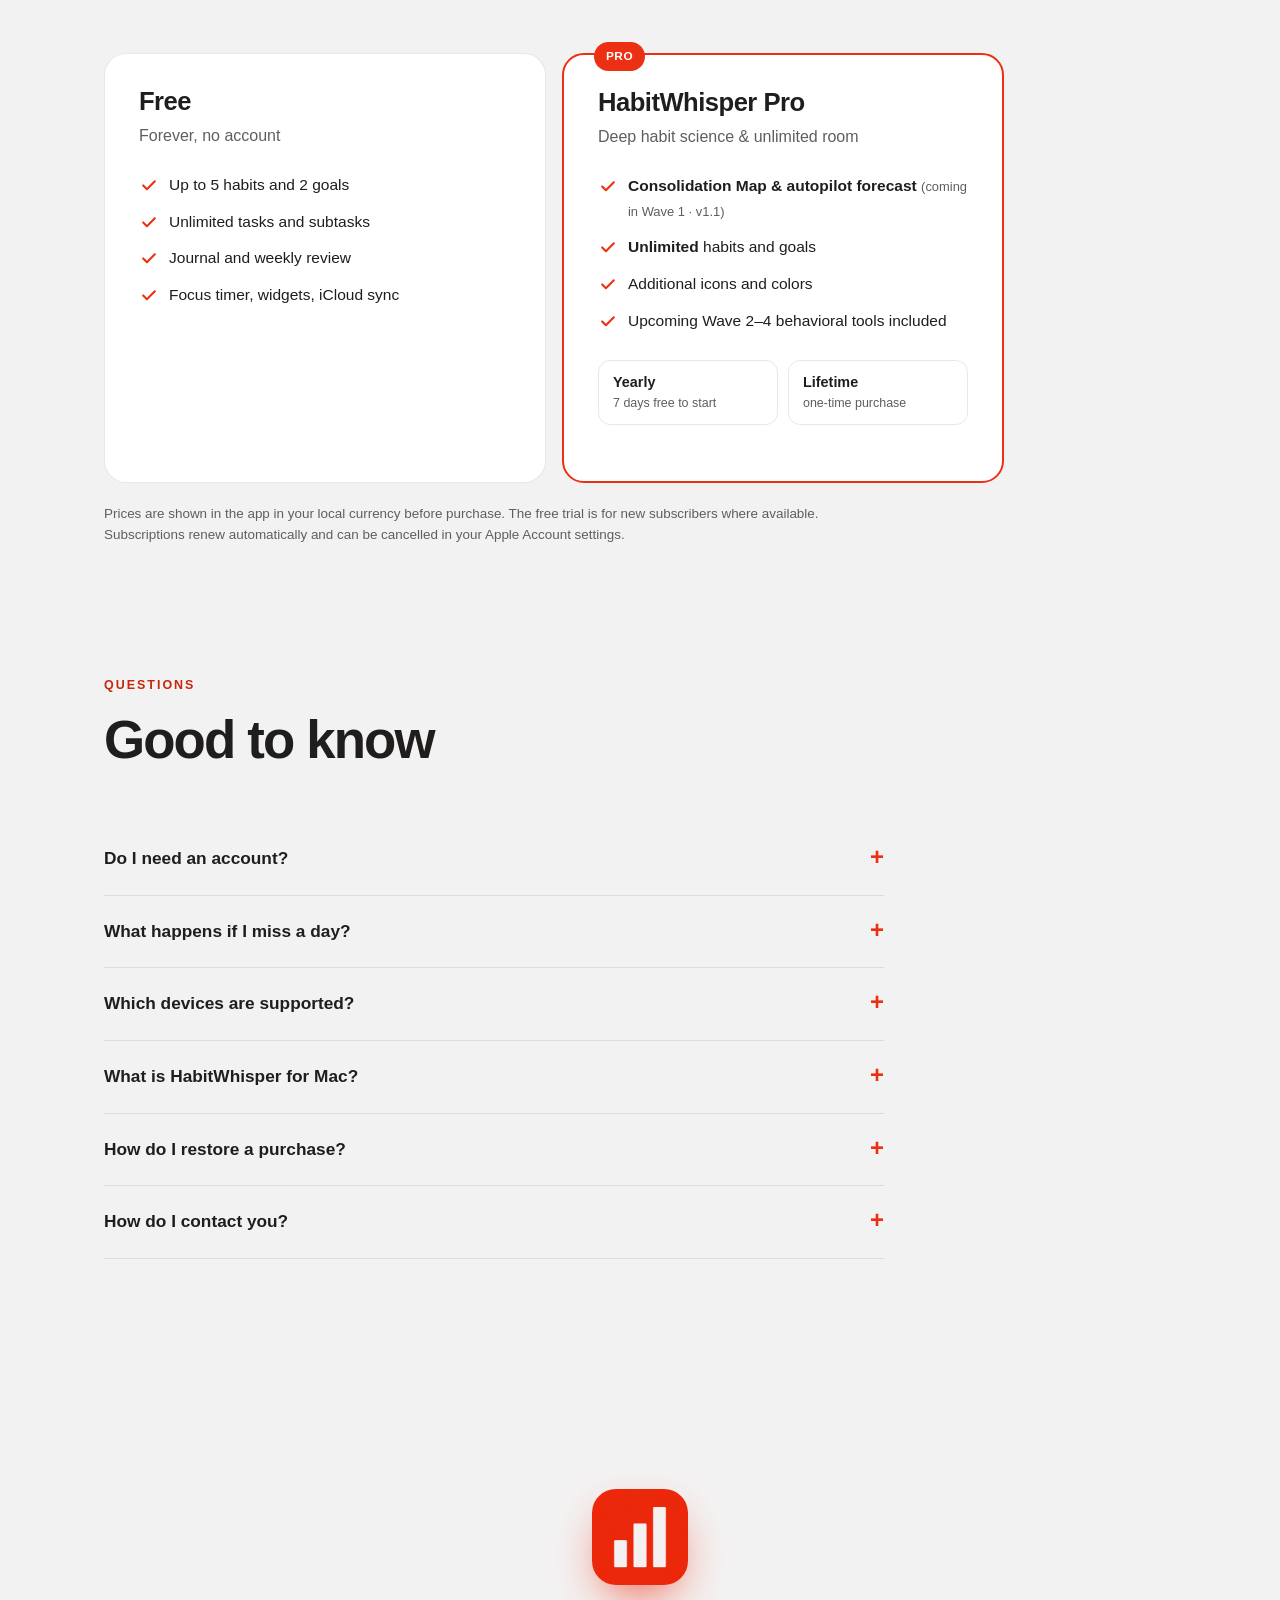
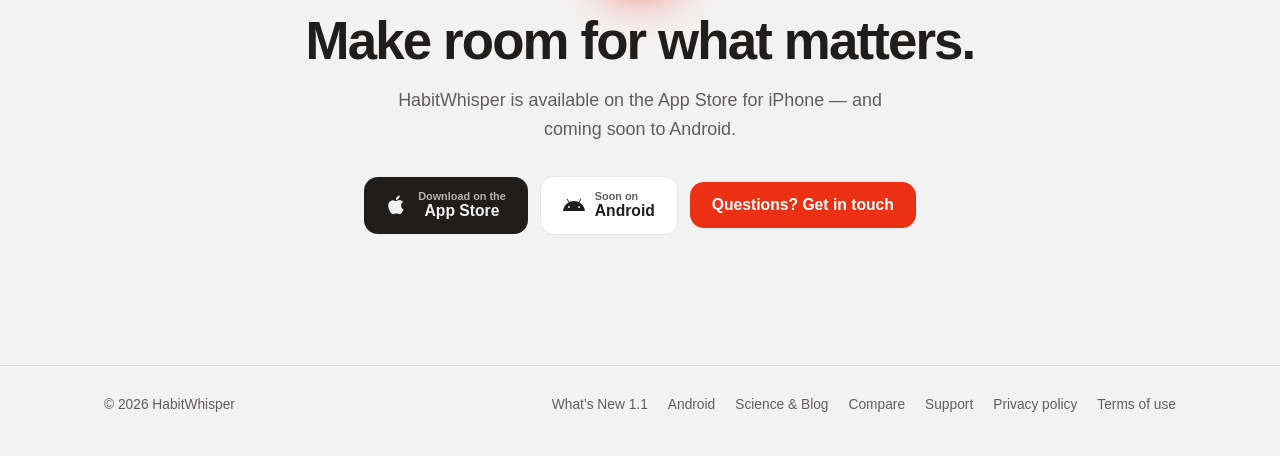
==== commit 95fa34d7: "Add Soon on Android badge next to App Store CTA" ====
--- a/index.html
+++ b/index.html
@@ -66,11 +66,14 @@
       <div class="ctas reveal d3">
         <a class="button" data-l="en" href="https://apps.apple.com/us/app/id6808374814"><svg viewBox="0 0 24 24" fill="currentColor" aria-hidden="true"><path d="M16.4 12.6c0-2.6 2.1-3.8 2.2-3.9-1.2-1.8-3.1-2-3.7-2-1.6-.2-3.1.9-3.9.9-.8 0-2-.9-3.4-.9-1.7 0-3.3 1-4.2 2.6-1.8 3.1-.5 7.7 1.3 10.2.9 1.2 1.9 2.6 3.2 2.6 1.3-.1 1.8-.8 3.3-.8 1.6 0 2 .8 3.4.8 1.4 0 2.3-1.3 3.1-2.5 1-1.4 1.4-2.8 1.4-2.9 0 0-2.7-1-2.7-4.1zM13.9 4.9c.7-.9 1.2-2 1-3.2-1 0-2.3.7-3 1.6-.7.8-1.2 2-1.1 3.1 1.2.1 2.3-.6 3.1-1.5z"/></svg><span><small>Download on the</small>App Store</span></a>
         <a class="button" data-l="ru" href="https://apps.apple.com/ru/app/id6808374814"><svg viewBox="0 0 24 24" fill="currentColor" aria-hidden="true"><path d="M16.4 12.6c0-2.6 2.1-3.8 2.2-3.9-1.2-1.8-3.1-2-3.7-2-1.6-.2-3.1.9-3.9.9-.8 0-2-.9-3.4-.9-1.7 0-3.3 1-4.2 2.6-1.8 3.1-.5 7.7 1.3 10.2.9 1.2 1.9 2.6 3.2 2.6 1.3-.1 1.8-.8 3.3-.8 1.6 0 2 .8 3.4.8 1.4 0 2.3-1.3 3.1-2.5 1-1.4 1.4-2.8 1.4-2.9 0 0-2.7-1-2.7-4.1zM13.9 4.9c.7-.9 1.2-2 1-3.2-1 0-2.3.7-3 1.6-.7.8-1.2 2-1.1 3.1 1.2.1 2.3-.6 3.1-1.5z"/></svg><span><small>Загрузить в</small>App Store</span></a>
-        <a class="button ghost" href="#features"><span data-l="en">See how it works</span><span data-l="ru">Как это работает</span></a>
+        <a class="button ghost store-soon" data-l="en" href="#android"><svg viewBox="0 -4 24 24" fill="currentColor" fill-rule="evenodd" aria-hidden="true"><path d="M17.53 11.2a1 1 0 1 1 0-2 1 1 0 0 1 0 2m-11.06 0a1 1 0 1 1 0-2 1 1 0 0 1 0 2m11.42-6.02 1.99-3.45a.42.42 0 0 0-.15-.57.42.42 0 0 0-.57.15L17.15 4.8a12.1 12.1 0 0 0-5.15-1.15c-1.85 0-3.6.42-5.15 1.15L4.84 1.31a.42.42 0 0 0-.57-.15.42.42 0 0 0-.15.57l1.99 3.45C2.69 7.04.34 10.5.04 14.6h23.92c-.3-4.1-2.65-7.56-6.07-9.42"/></svg><span><small>Soon on</small>Android</span></a>
+        <a class="button ghost store-soon" data-l="ru" href="#android"><svg viewBox="0 -4 24 24" fill="currentColor" fill-rule="evenodd" aria-hidden="true"><path d="M17.53 11.2a1 1 0 1 1 0-2 1 1 0 0 1 0 2m-11.06 0a1 1 0 1 1 0-2 1 1 0 0 1 0 2m11.42-6.02 1.99-3.45a.42.42 0 0 0-.15-.57.42.42 0 0 0-.57.15L17.15 4.8a12.1 12.1 0 0 0-5.15-1.15c-1.85 0-3.6.42-5.15 1.15L4.84 1.31a.42.42 0 0 0-.57-.15.42.42 0 0 0-.15.57l1.99 3.45C2.69 7.04.34 10.5.04 14.6h23.92c-.3-4.1-2.65-7.56-6.07-9.42"/></svg><span><small>Скоро на</small>Android</span></a>
+      </div>
+      <div class="hero-sublink reveal d3">
+        <a href="#features"><span data-l="en">See how it works ↓</span><span data-l="ru">Как это работает ↓</span></a>
       </div>
       <div class="facts reveal d3">
         <span data-l="en">iPhone &amp; iPhone Duo</span><span data-l="ru">iPhone и iPhone Duo</span>
-        <span data-l="en">Android coming soon</span><span data-l="ru">Скоро на Android</span>
         <span data-l="en">Private iCloud sync</span><span data-l="ru">Синхронизация через iCloud</span>
         <span data-l="en">Widgets &amp; Live Activities</span><span data-l="ru">Виджеты и Live Activity</span>
       </div>
@@ -660,10 +663,14 @@
   <div class="wrap reveal">
     <img src="assets/icon.png" alt="HabitWhisper icon" width="96" height="96" loading="lazy">
     <h2><span data-l="en">Make room for what matters.</span><span data-l="ru">Освободите место для главного.</span></h2>
-    <p><span data-l="en">HabitWhisper is available on the App Store for iPhone.</span><span data-l="ru">HabitWhisper доступен в App Store для iPhone.</span></p>
-    <a class="button" data-l="en" href="https://apps.apple.com/us/app/id6808374814"><svg viewBox="0 0 24 24" fill="currentColor" aria-hidden="true"><path d="M16.4 12.6c0-2.6 2.1-3.8 2.2-3.9-1.2-1.8-3.1-2-3.7-2-1.6-.2-3.1.9-3.9.9-.8 0-2-.9-3.4-.9-1.7 0-3.3 1-4.2 2.6-1.8 3.1-.5 7.7 1.3 10.2.9 1.2 1.9 2.6 3.2 2.6 1.3-.1 1.8-.8 3.3-.8 1.6 0 2 .8 3.4.8 1.4 0 2.3-1.3 3.1-2.5 1-1.4 1.4-2.8 1.4-2.9 0 0-2.7-1-2.7-4.1zM13.9 4.9c.7-.9 1.2-2 1-3.2-1 0-2.3.7-3 1.6-.7.8-1.2 2-1.1 3.1 1.2.1 2.3-.6 3.1-1.5z"/></svg><span><small>Download on the</small>App Store</span></a>
-    <a class="button" data-l="ru" href="https://apps.apple.com/ru/app/id6808374814"><svg viewBox="0 0 24 24" fill="currentColor" aria-hidden="true"><path d="M16.4 12.6c0-2.6 2.1-3.8 2.2-3.9-1.2-1.8-3.1-2-3.7-2-1.6-.2-3.1.9-3.9.9-.8 0-2-.9-3.4-.9-1.7 0-3.3 1-4.2 2.6-1.8 3.1-.5 7.7 1.3 10.2.9 1.2 1.9 2.6 3.2 2.6 1.3-.1 1.8-.8 3.3-.8 1.6 0 2 .8 3.4.8 1.4 0 2.3-1.3 3.1-2.5 1-1.4 1.4-2.8 1.4-2.9 0 0-2.7-1-2.7-4.1zM13.9 4.9c.7-.9 1.2-2 1-3.2-1 0-2.3.7-3 1.6-.7.8-1.2 2-1.1 3.1 1.2.1 2.3-.6 3.1-1.5z"/></svg><span><small>Загрузить в</small>App Store</span></a>
-    <a class="button accent-btn" href="support/"><span data-l="en">Questions? Get in touch</span><span data-l="ru">Есть вопросы? Напишите нам</span></a>
+    <p><span data-l="en">HabitWhisper is available on the App Store for iPhone — and coming soon to Android.</span><span data-l="ru">HabitWhisper доступен в App Store для iPhone и скоро выйдет на Android.</span></p>
+    <div class="cta-actions">
+      <a class="button" data-l="en" href="https://apps.apple.com/us/app/id6808374814"><svg viewBox="0 0 24 24" fill="currentColor" aria-hidden="true"><path d="M16.4 12.6c0-2.6 2.1-3.8 2.2-3.9-1.2-1.8-3.1-2-3.7-2-1.6-.2-3.1.9-3.9.9-.8 0-2-.9-3.4-.9-1.7 0-3.3 1-4.2 2.6-1.8 3.1-.5 7.7 1.3 10.2.9 1.2 1.9 2.6 3.2 2.6 1.3-.1 1.8-.8 3.3-.8 1.6 0 2 .8 3.4.8 1.4 0 2.3-1.3 3.1-2.5 1-1.4 1.4-2.8 1.4-2.9 0 0-2.7-1-2.7-4.1zM13.9 4.9c.7-.9 1.2-2 1-3.2-1 0-2.3.7-3 1.6-.7.8-1.2 2-1.1 3.1 1.2.1 2.3-.6 3.1-1.5z"/></svg><span><small>Download on the</small>App Store</span></a>
+      <a class="button" data-l="ru" href="https://apps.apple.com/ru/app/id6808374814"><svg viewBox="0 0 24 24" fill="currentColor" aria-hidden="true"><path d="M16.4 12.6c0-2.6 2.1-3.8 2.2-3.9-1.2-1.8-3.1-2-3.7-2-1.6-.2-3.1.9-3.9.9-.8 0-2-.9-3.4-.9-1.7 0-3.3 1-4.2 2.6-1.8 3.1-.5 7.7 1.3 10.2.9 1.2 1.9 2.6 3.2 2.6 1.3-.1 1.8-.8 3.3-.8 1.6 0 2 .8 3.4.8 1.4 0 2.3-1.3 3.1-2.5 1-1.4 1.4-2.8 1.4-2.9 0 0-2.7-1-2.7-4.1zM13.9 4.9c.7-.9 1.2-2 1-3.2-1 0-2.3.7-3 1.6-.7.8-1.2 2-1.1 3.1 1.2.1 2.3-.6 3.1-1.5z"/></svg><span><small>Загрузить в</small>App Store</span></a>
+      <a class="button ghost store-soon" data-l="en" href="#android"><svg viewBox="0 -4 24 24" fill="currentColor" fill-rule="evenodd" aria-hidden="true"><path d="M17.53 11.2a1 1 0 1 1 0-2 1 1 0 0 1 0 2m-11.06 0a1 1 0 1 1 0-2 1 1 0 0 1 0 2m11.42-6.02 1.99-3.45a.42.42 0 0 0-.15-.57.42.42 0 0 0-.57.15L17.15 4.8a12.1 12.1 0 0 0-5.15-1.15c-1.85 0-3.6.42-5.15 1.15L4.84 1.31a.42.42 0 0 0-.57-.15.42.42 0 0 0-.15.57l1.99 3.45C2.69 7.04.34 10.5.04 14.6h23.92c-.3-4.1-2.65-7.56-6.07-9.42"/></svg><span><small>Soon on</small>Android</span></a>
+      <a class="button ghost store-soon" data-l="ru" href="#android"><svg viewBox="0 -4 24 24" fill="currentColor" fill-rule="evenodd" aria-hidden="true"><path d="M17.53 11.2a1 1 0 1 1 0-2 1 1 0 0 1 0 2m-11.06 0a1 1 0 1 1 0-2 1 1 0 0 1 0 2m11.42-6.02 1.99-3.45a.42.42 0 0 0-.15-.57.42.42 0 0 0-.57.15L17.15 4.8a12.1 12.1 0 0 0-5.15-1.15c-1.85 0-3.6.42-5.15 1.15L4.84 1.31a.42.42 0 0 0-.57-.15.42.42 0 0 0-.15.57l1.99 3.45C2.69 7.04.34 10.5.04 14.6h23.92c-.3-4.1-2.65-7.56-6.07-9.42"/></svg><span><small>Скоро на</small>Android</span></a>
+      <a class="button accent-btn" href="support/"><span data-l="en">Questions? Get in touch</span><span data-l="ru">Есть вопросы? Напишите нам</span></a>
+    </div>
   </div>
 </section>
 </main>
--- a/style.css
+++ b/style.css
@@ -73,7 +73,14 @@
 .button small{display:block;font-size:.68rem;font-weight:600;opacity:.7;line-height:1}
 .button span{line-height:1.15}
 .button.ghost{background:transparent;color:var(--ink);border:1px solid var(--line)}
+.button.store-soon{background:var(--card);border:1px solid var(--line);color:var(--ink);text-align:left}
+.button.store-soon:hover{border-color:var(--accent)}
+.button.store-soon small{color:var(--muted);opacity:1}
 .button.accent-btn{background:var(--accent);color:#fff}
+.hero-sublink{margin-top:16px}
+.hero-sublink a{display:inline-flex;align-items:center;gap:4px;font-size:.92rem;font-weight:650;color:var(--muted);text-decoration:none;transition:color .2s}
+.hero-sublink a:hover{color:var(--ink)}
+.cta-actions{display:flex;justify-content:center;align-items:center;flex-wrap:wrap;gap:12px}
 
 /* Hero */
 .hero{position:relative;padding:64px 0 40px;overflow:hidden}
